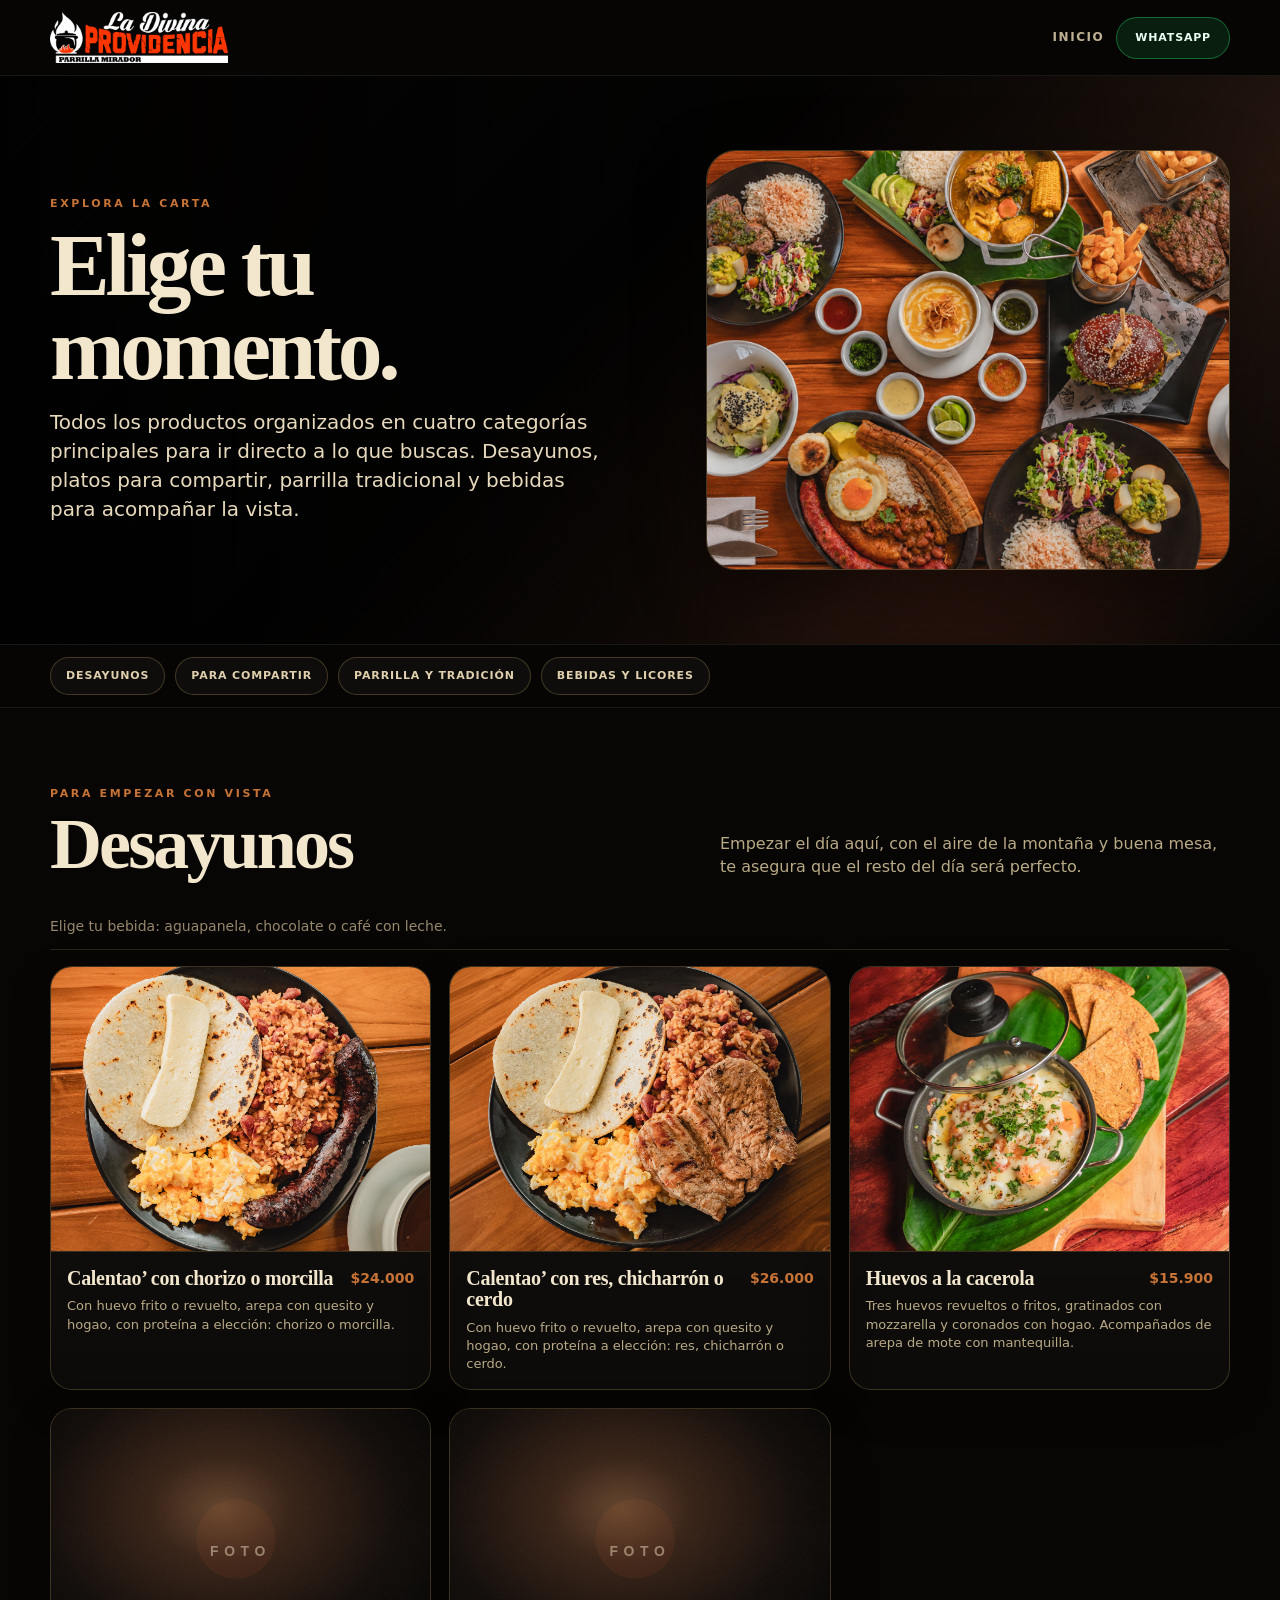
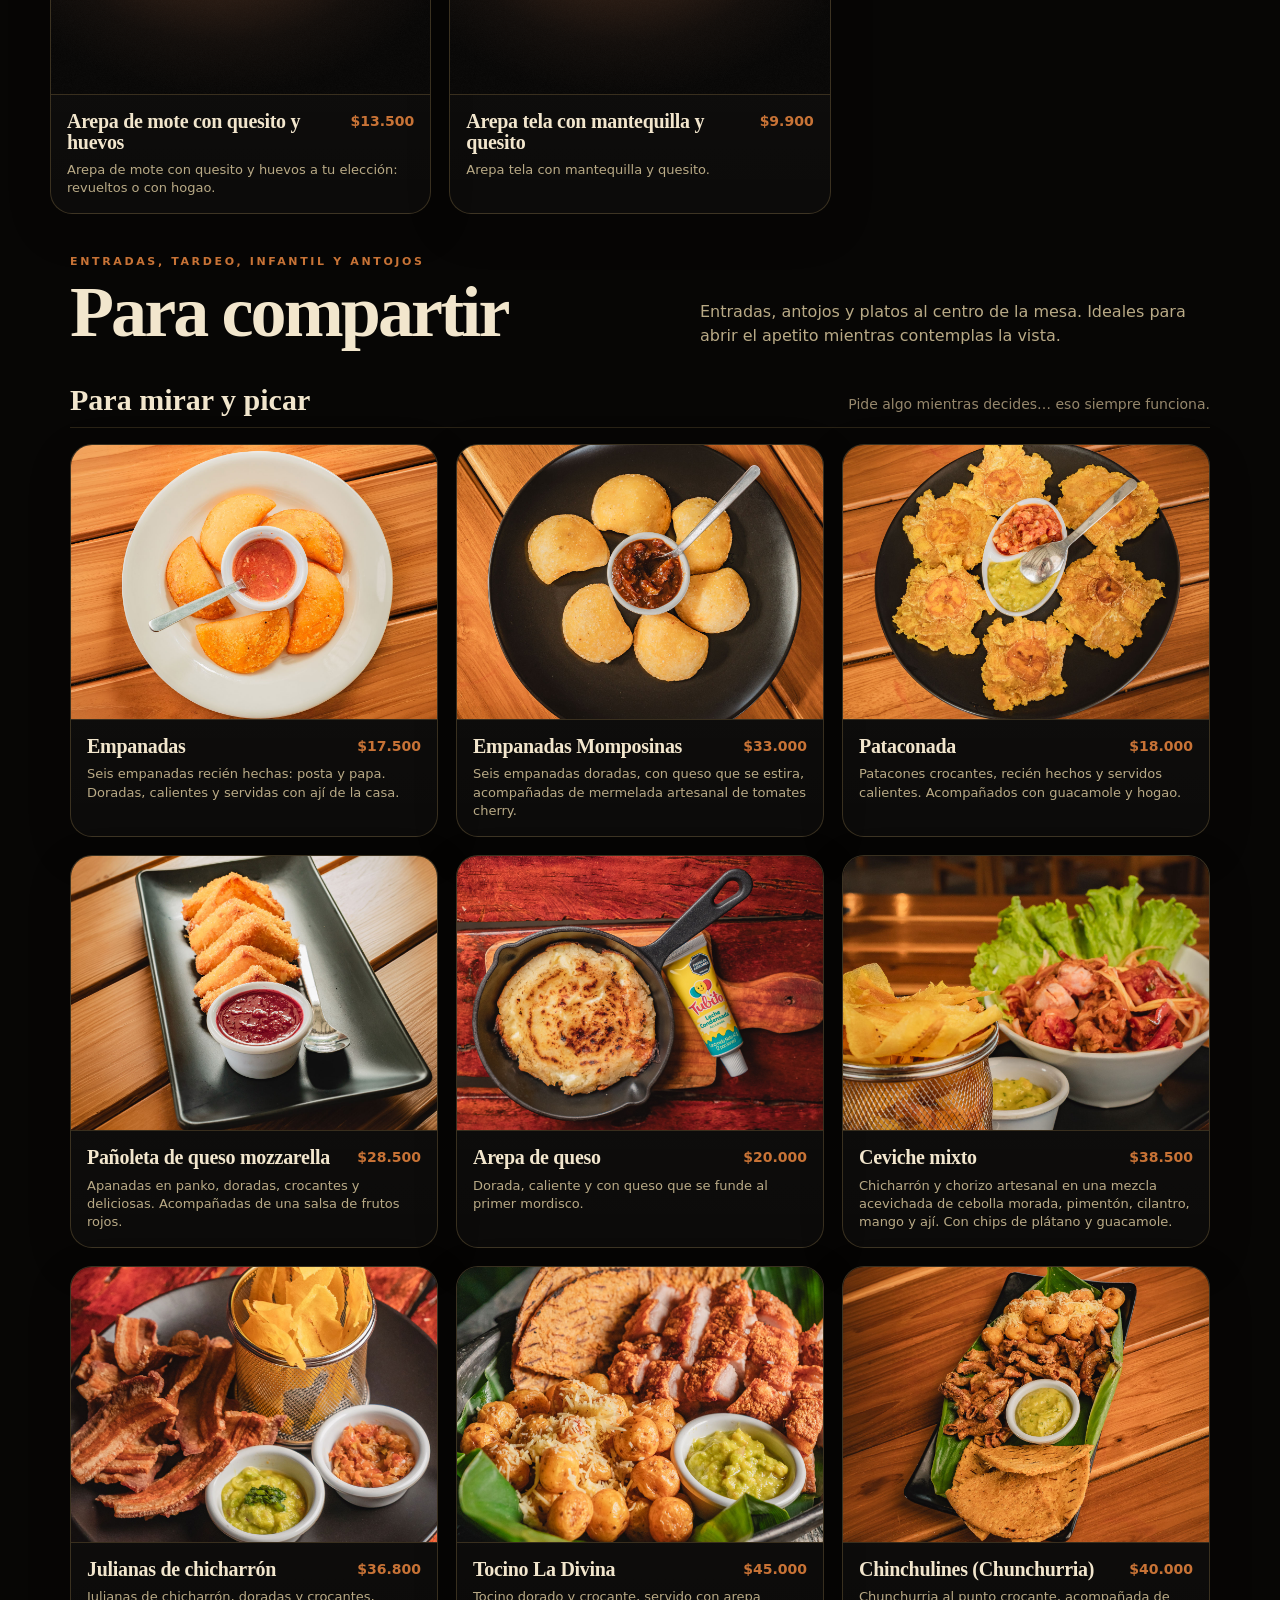
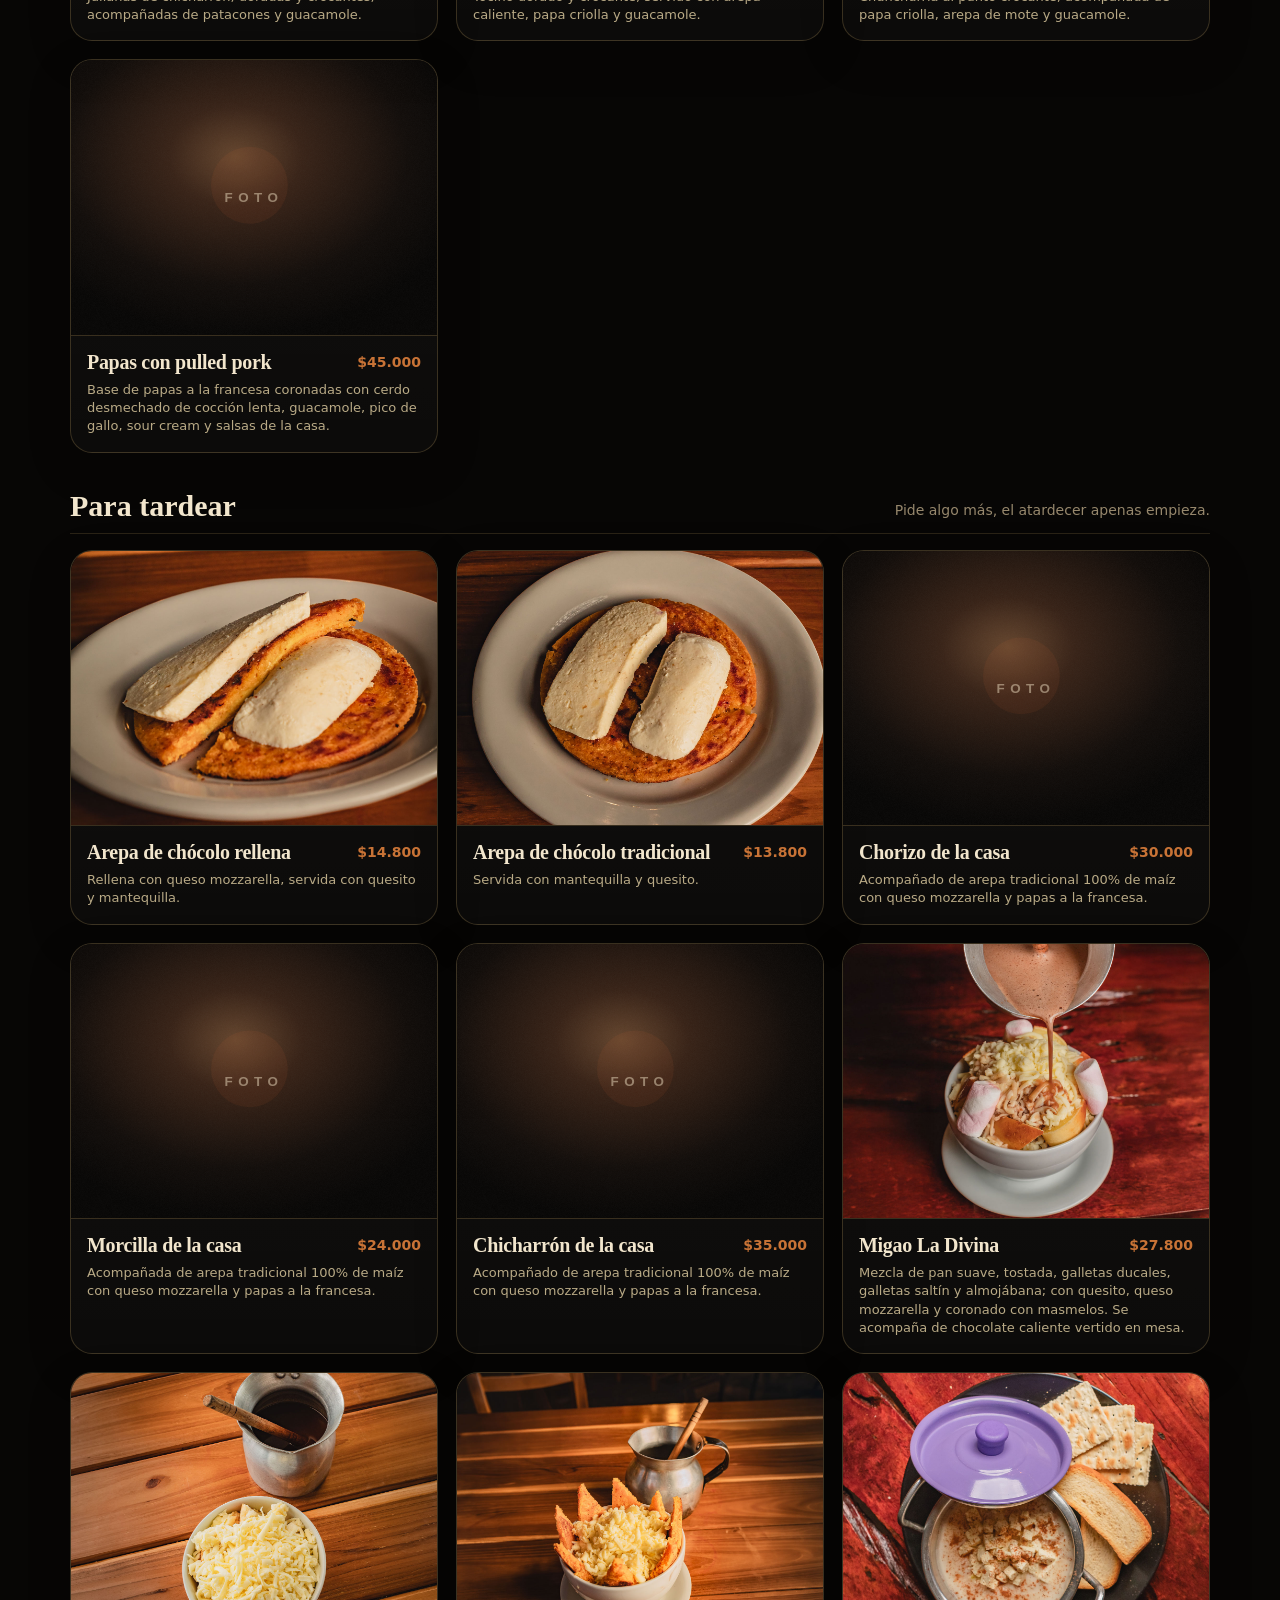
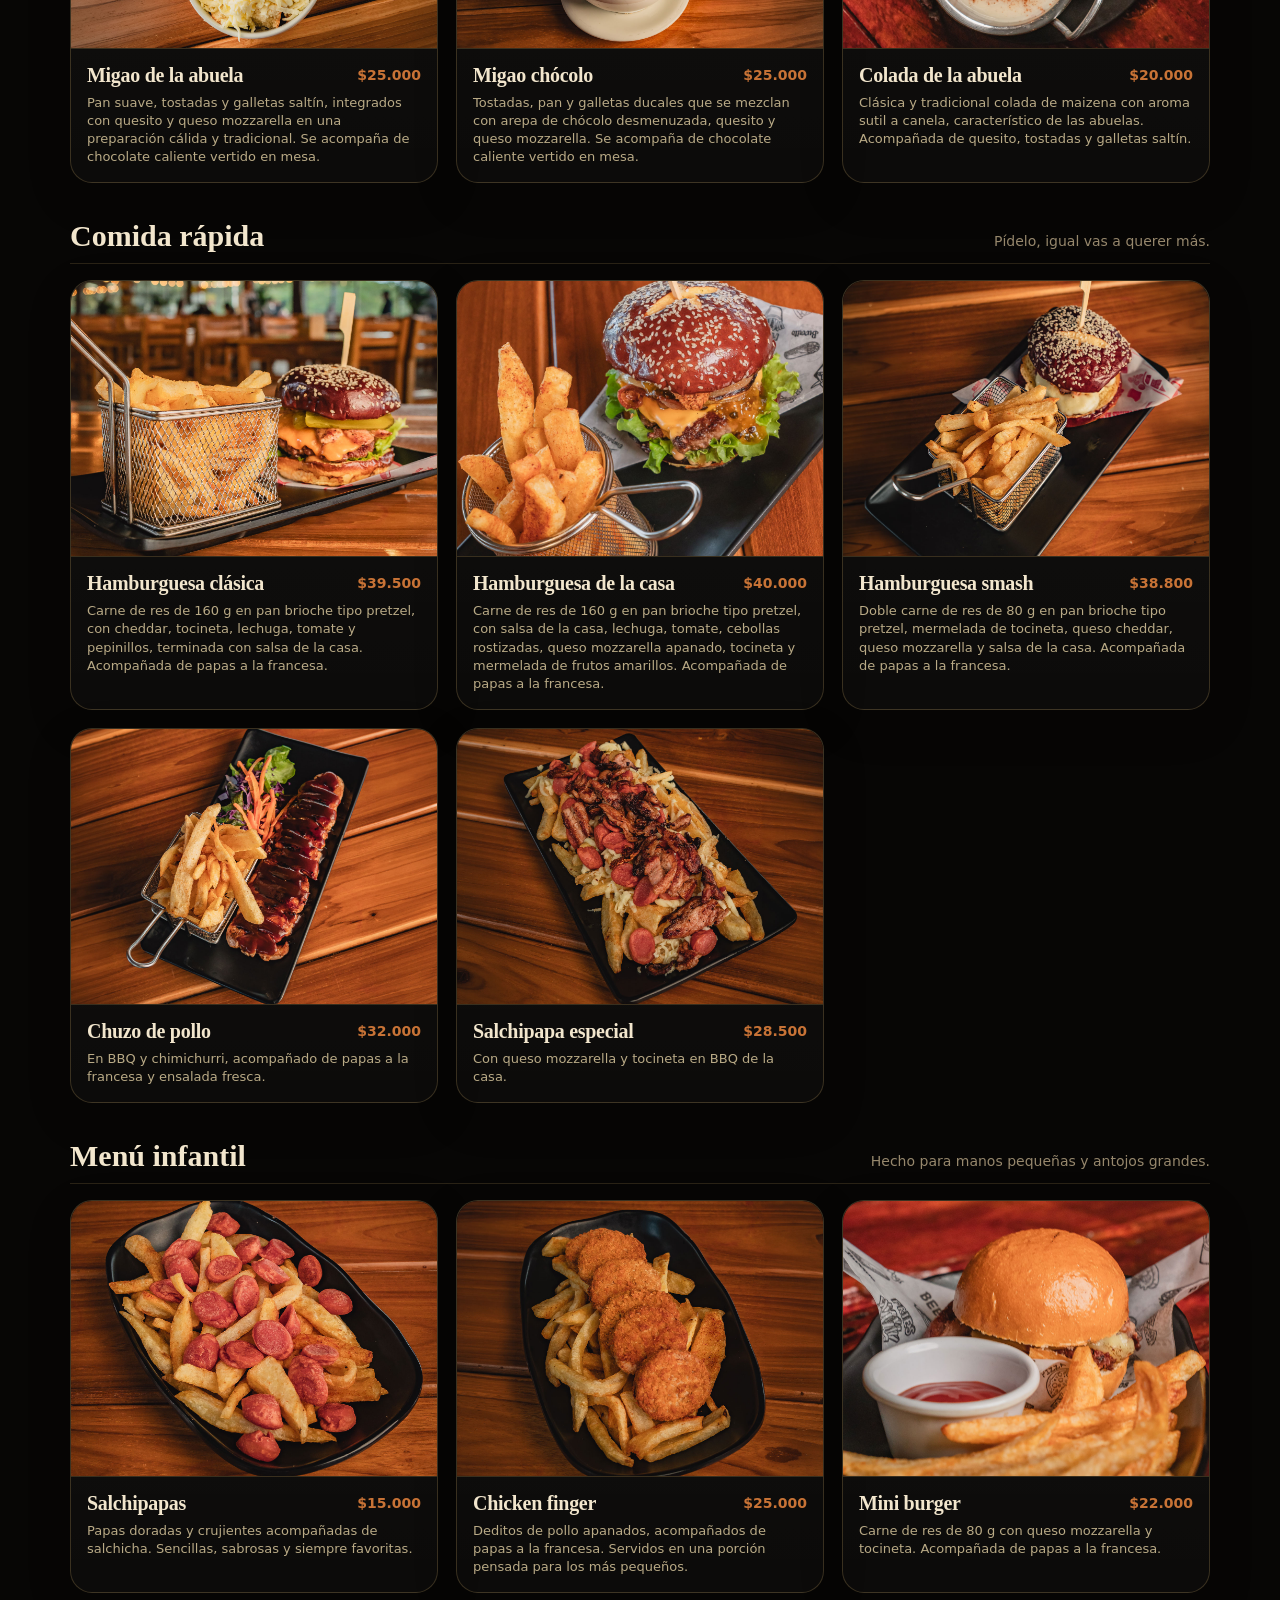
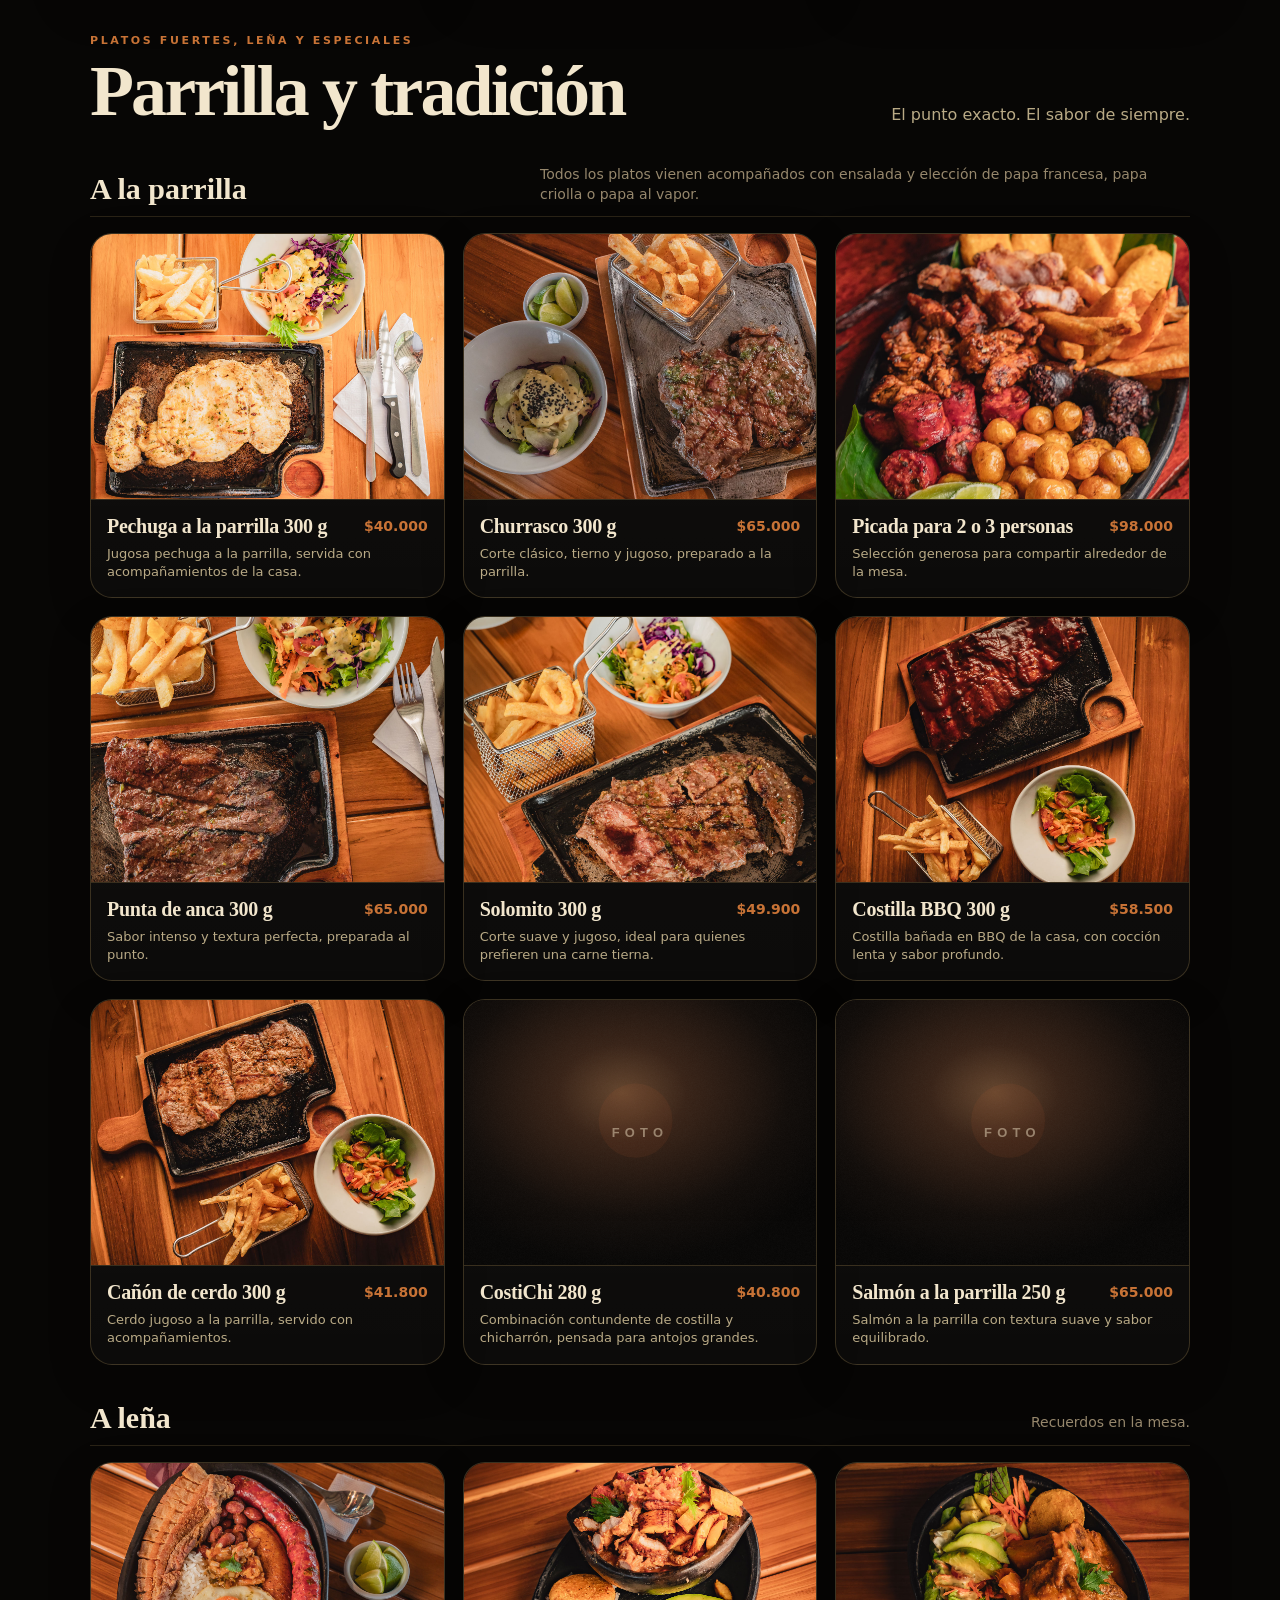
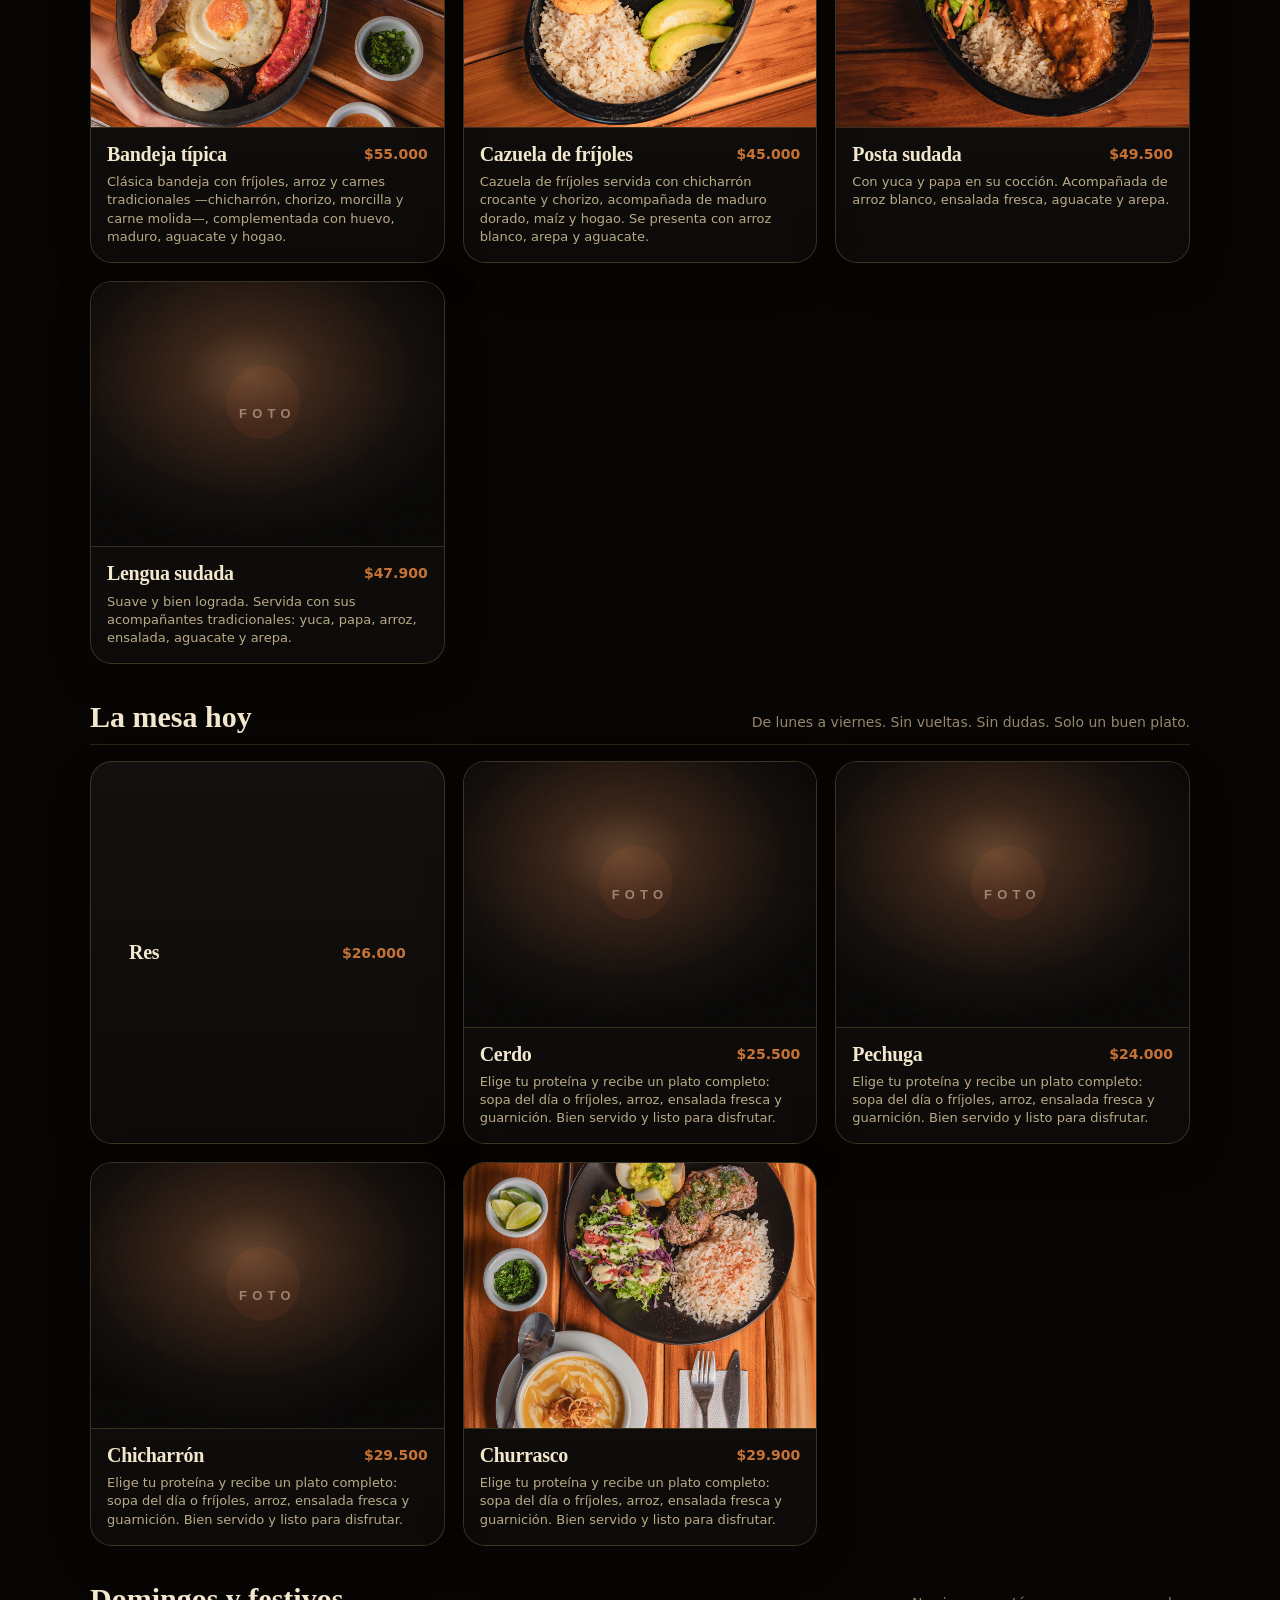
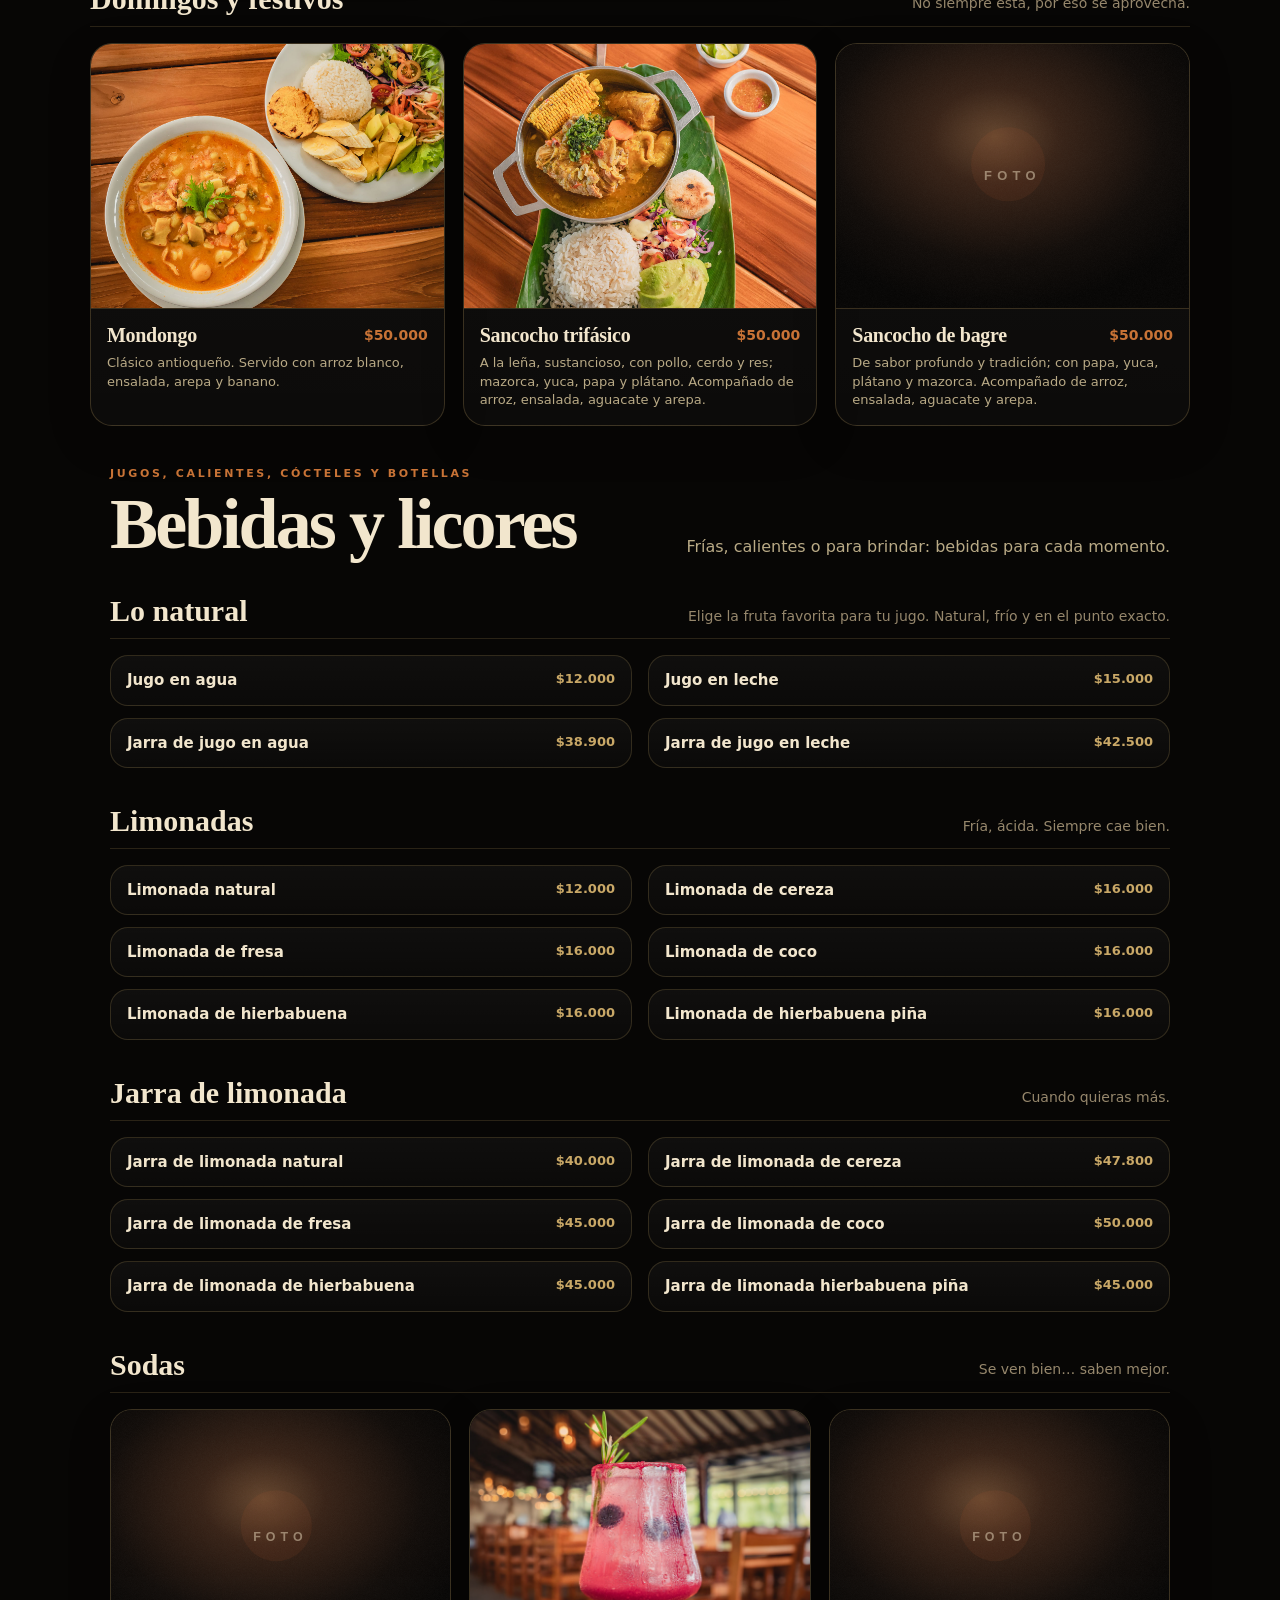
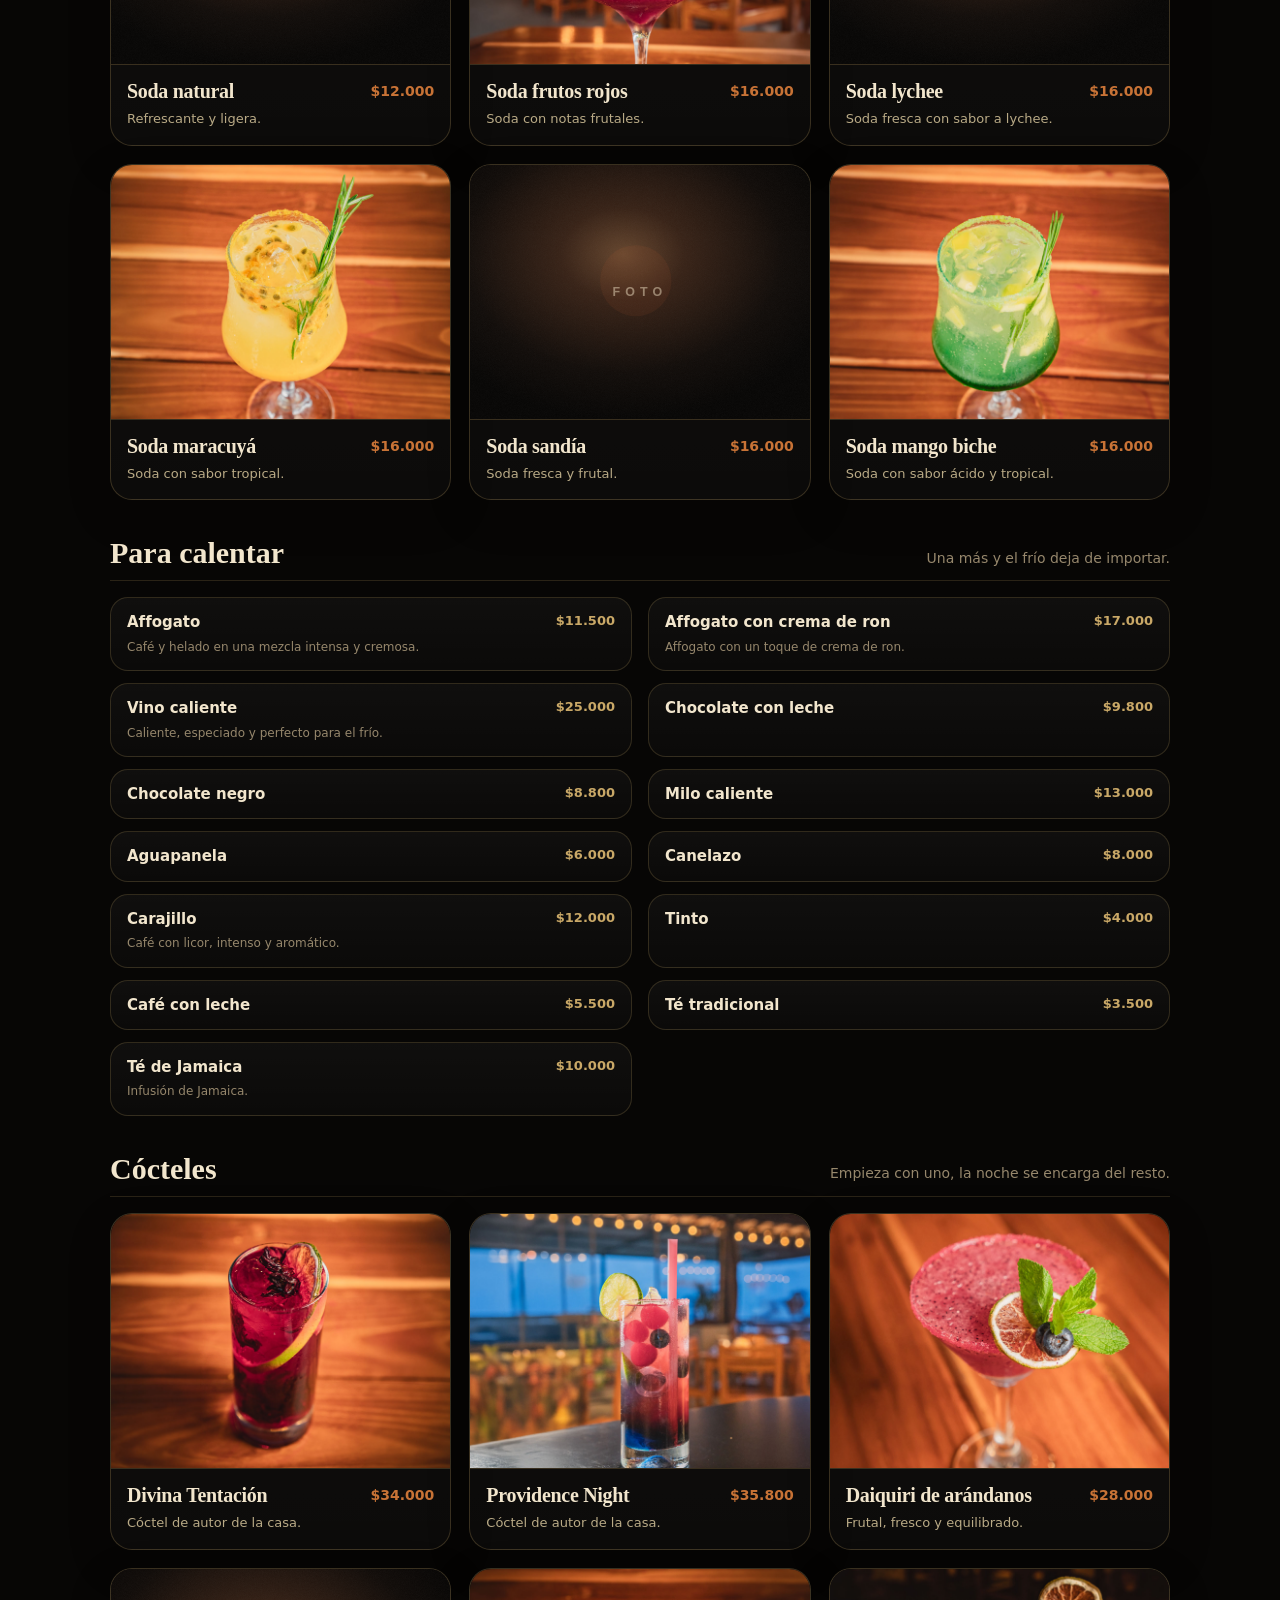
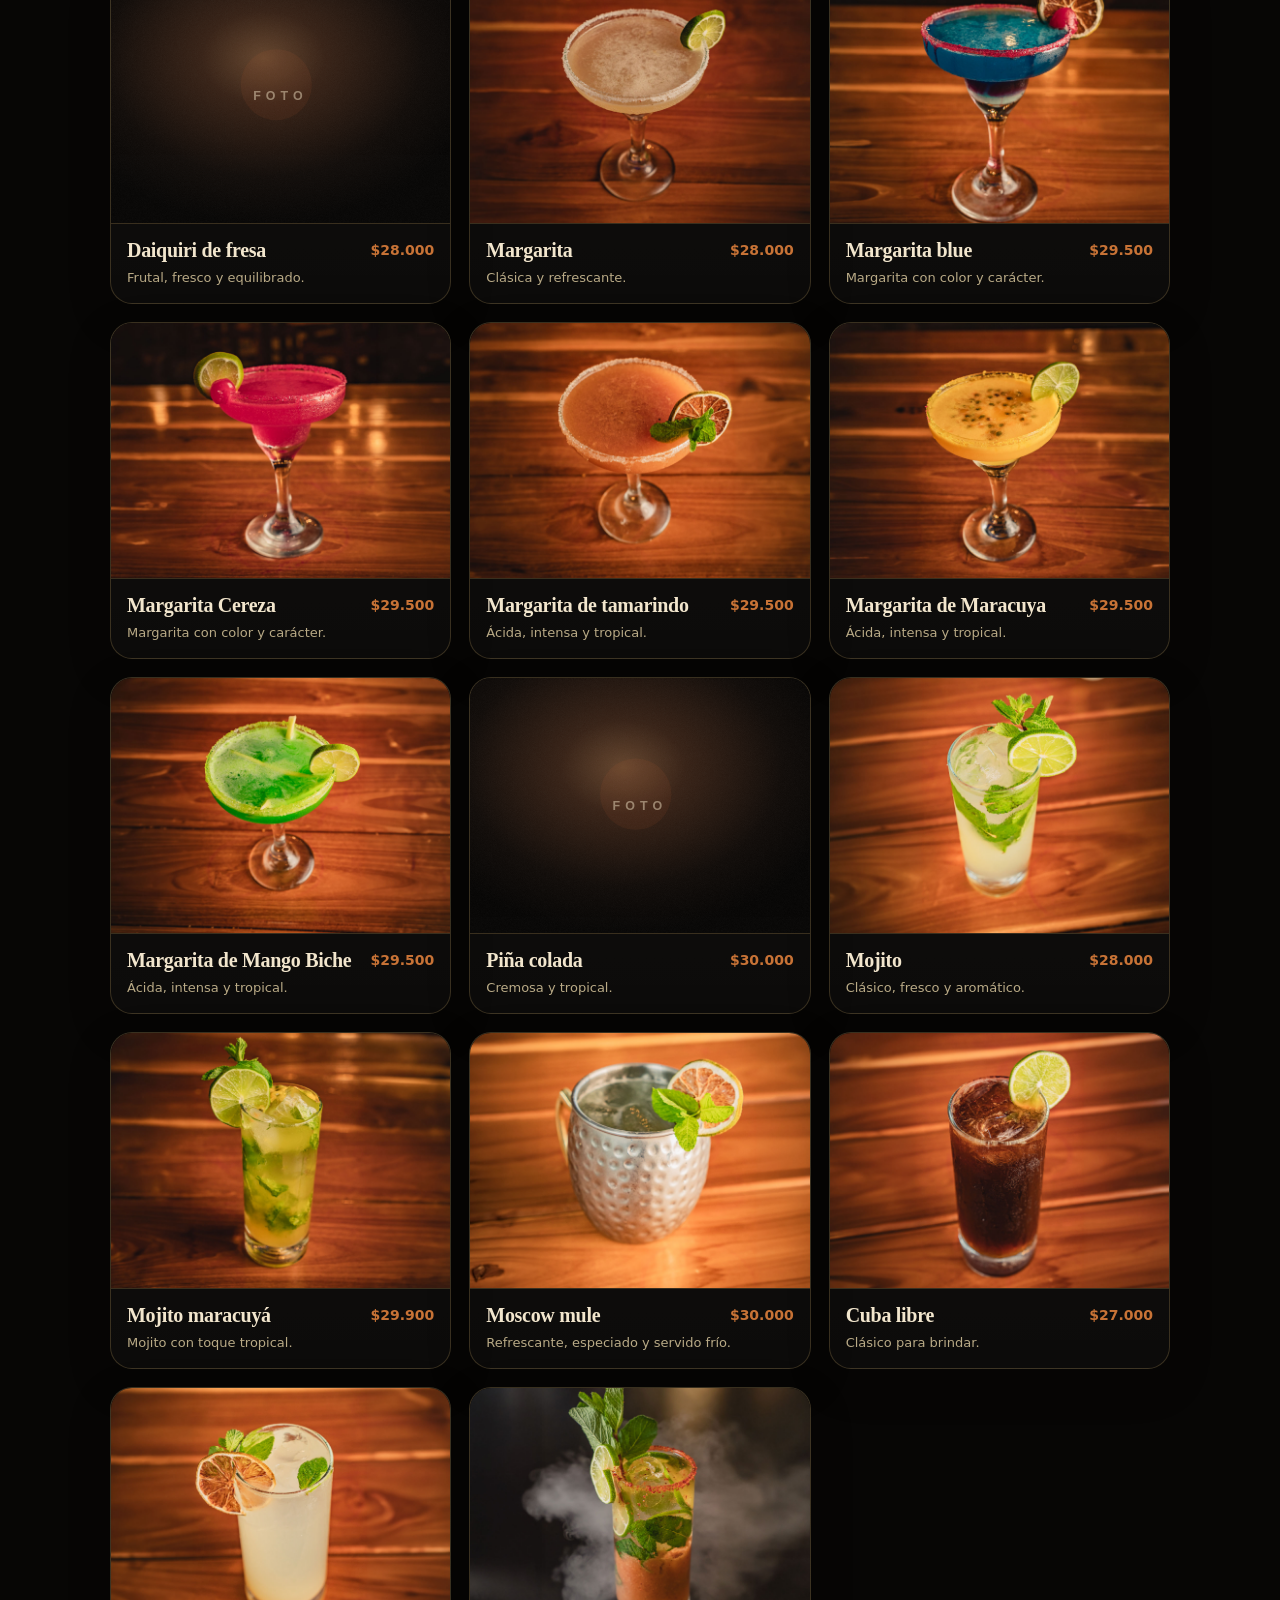
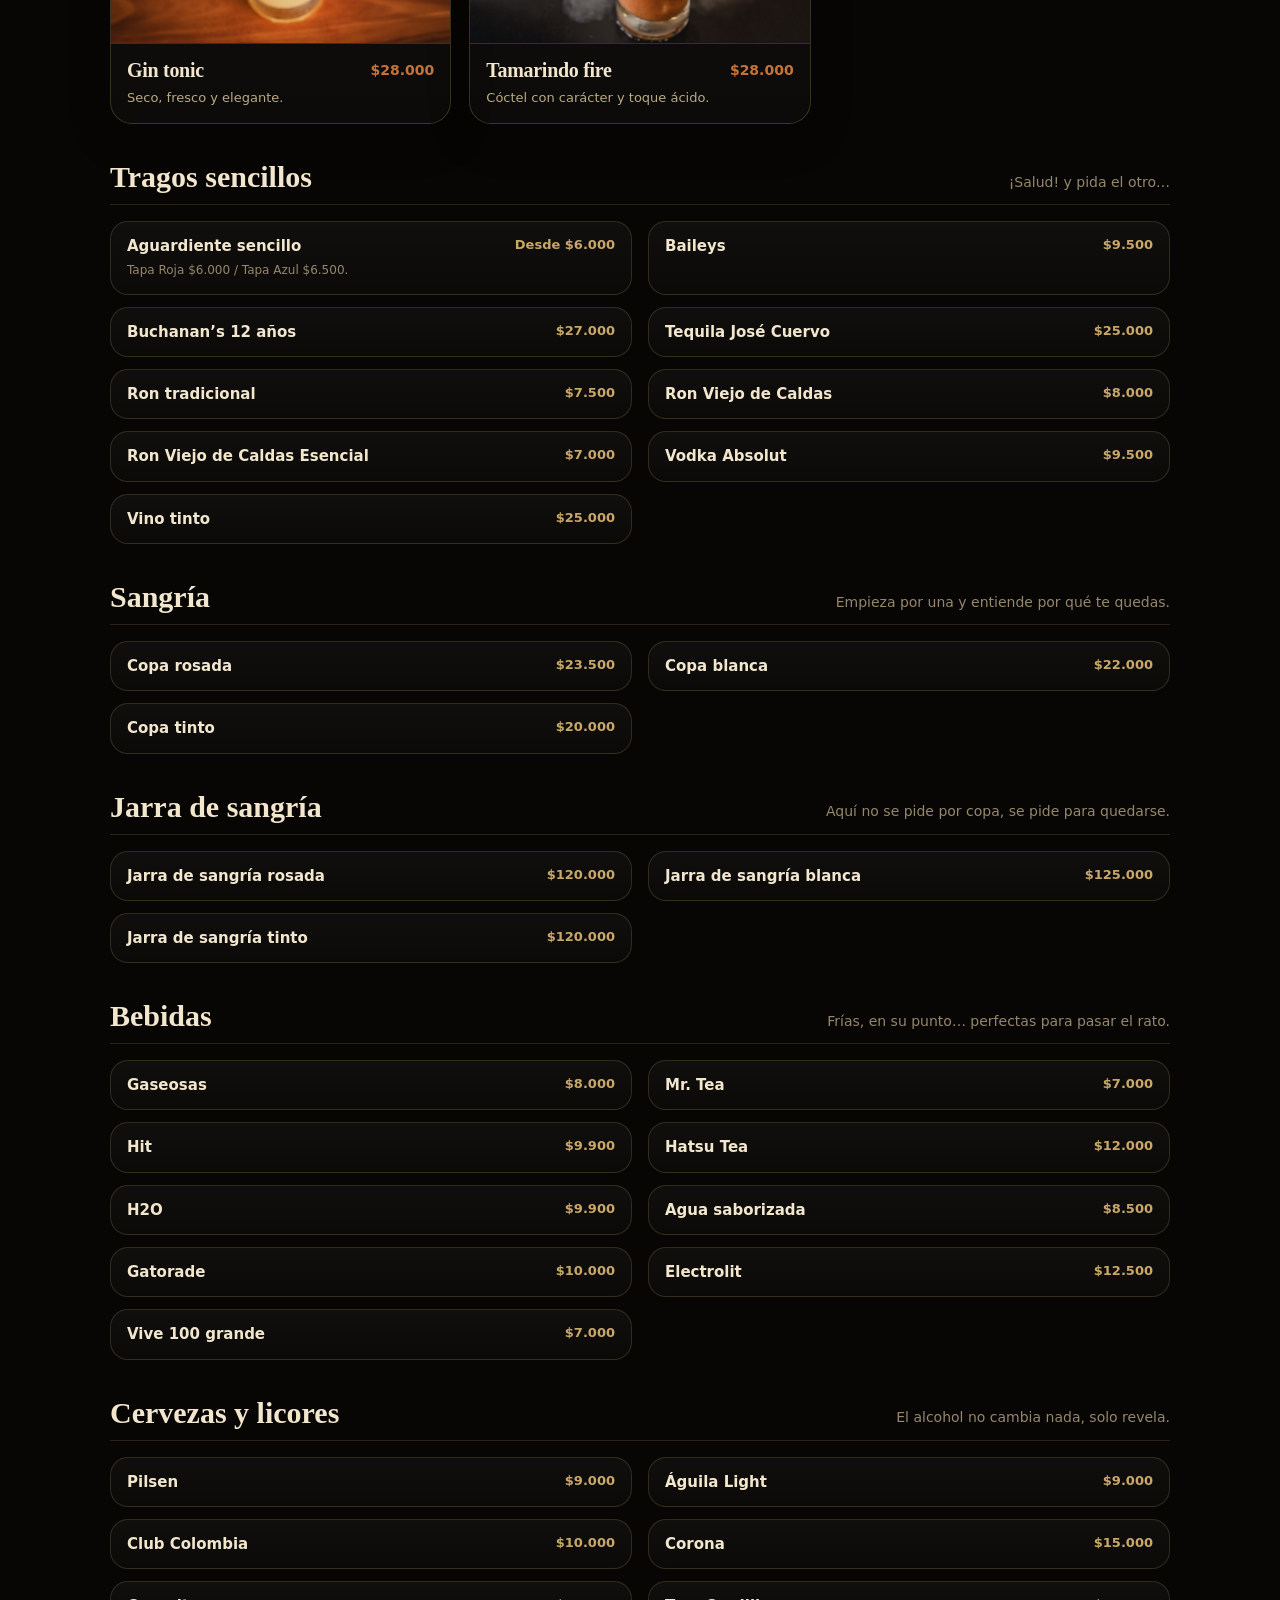
==== menu.html @ d63410b1 "Update menu.html" ====
<!doctype html>
<html lang="es">
<head>
  <meta charset="utf-8" />
  <meta name="viewport" content="width=device-width, initial-scale=1" />
  <title>Menú digital · La Divina Providencia</title>
  <meta name="description" content="Carta completa de La Divina Providencia Parrilla Mirador organizada por categorías, con precios y espacios para fotografías." />
  <meta name="theme-color" content="#070605" />
  <link rel="icon" type="image/png" href="/assets/flavicon.png">
  <link rel="apple-touch-icon" href="/assets/flavicon.png">
  <link rel="preload" href="assets/logo.png" as="image" />
  <link rel="stylesheet" href="styles.css" />
</head>
<body class="menu-page">
  <a class="skip-link" href="#menu-content">Saltar al menú</a>
  <header class="site-nav" data-site-nav><div class="nav-shell"><a class="brand" href="index.html" aria-label="La Divina Providencia - inicio"><img src="assets/logo.png" alt="La Divina Providencia Parrilla Mirador" /></a><nav class="main-actions" aria-label="Navegación principal"><a class="nav-link desktop-only" href="index.html">Inicio</a><a class="btn btn-wa" href="https://wa.me/573022882611?text=Hola%2C%20quiero%20hacer%20una%20reserva%20en%20La%20Divina%20Providencia." target="_blank" rel="noopener">WhatsApp</a></nav></div></header>
  <main id="menu-content">
    <section class="hero menu-hero" aria-labelledby="menu-title"><div class="container hero-grid menu-hero-grid"><div class="hero-copy"><span class="eyebrow">Explora la carta</span><h1 id="menu-title">Elige tu momento.</h1><p>Todos los productos organizados en cuatro categorías principales para ir directo a lo que buscas. Desayunos, platos para compartir, parrilla tradicional y bebidas para acompañar la vista.</p></div><figure class="visual-card hero-photo"><img src="assets/Mesa-Completa.jpg" alt="Espacio para foto de carta y parrilla"/></figure></div></section>
    <nav class="quick-menu" id="quick-menu" aria-label="Accesos rápidos del menú"><div class="container quick-menu-scroll"><a class="quick-pill" href="#desayunos">Desayunos</a><a class="quick-pill" href="#para-compartir">Para compartir</a><a class="quick-pill" href="#parrilla-tradicion">Parrilla y tradición</a><a class="quick-pill" href="#bebidas-licores">Bebidas y licores</a></div></nav>
    <section class="menu-list">
      <section class="menu-category" id="desayunos"><div class="container"><span class="eyebrow">Para empezar con vista</span><div class="category-title-row"><h2>Desayunos</h2><p>Empezar el día aquí, con el aire de la montaña y buena mesa, te asegura que el resto del día será perfecto.</p></div>
          <div class="menu-group" id="desayunos-base">
            <div class="group-title-row"><p>Elige tu bebida: aguapanela, chocolate o café con leche.</p></div>
            <div class="product-grid"><article class="product-card" id="calentao-con-chorizo-o-morcilla">
      <div class="product-media">
        <img loading="lazy" src="assets/Products/Calentado-morcilla.jpg" alt="Foto de Calentao’ con chorizo o morcilla" onerror="this.onerror=null;this.src='assets/product-placeholder.svg'">
      </div>
      <div class="product-body">
        
        <div class="product-top">
          <h3>Calentao’ con chorizo o morcilla</h3>
          <strong class="price">$24.000</strong>
        </div>
        <p>Con huevo frito o revuelto, arepa con quesito y hogao, con proteína a elección: chorizo o morcilla.</p>
      </div>
    </article><article class="product-card" id="calentao-con-res-chicharron-o-cerdo">
      <div class="product-media">
        <img loading="lazy" src="assets/Products/calentao-con-res-chicharron-o-cerdo.jpg" alt="Foto de Calentao’ con res, chicharrón o cerdo" onerror="this.onerror=null;this.src='assets/product-placeholder.svg'">
      </div>
      <div class="product-body">
        
        <div class="product-top">
          <h3>Calentao’ con res, chicharrón o cerdo</h3>
          <strong class="price">$26.000</strong>
        </div>
        <p>Con huevo frito o revuelto, arepa con quesito y hogao, con proteína a elección: res, chicharrón o cerdo.</p>
      </div>
    </article><article class="product-card" id="huevos-a-la-cacerola">
      <div class="product-media">
        <img loading="lazy" src="assets/Products/Huevos-a-la-Cacerola.jpg" alt="Foto de Huevos a la cacerola" onerror="this.onerror=null;this.src='assets/product-placeholder.svg'">
      </div>
      <div class="product-body">
        
        <div class="product-top">
          <h3>Huevos a la cacerola</h3>
          <strong class="price">$15.900</strong>
        </div>
        <p>Tres huevos revueltos o fritos, gratinados con mozzarella y coronados con hogao. Acompañados de arepa de mote con mantequilla.</p>
      </div>
    </article><article class="product-card" id="arepa-de-mote-con-quesito-y-huevos">
      <div class="product-media">
        <img loading="lazy" src="" alt="Foto de Arepa de mote con quesito y huevos" onerror="this.onerror=null;this.src='assets/product-placeholder.svg'">
      </div>
      <div class="product-body">
        
        <div class="product-top">
          <h3>Arepa de mote con quesito y huevos</h3>
          <strong class="price">$13.500</strong>
        </div>
        <p>Arepa de mote con quesito y huevos a tu elección: revueltos o con hogao.</p>
      </div>
    </article><article class="product-card" id="arepa-tela-con-mantequilla-y-quesito">
      <div class="product-media">
        <img loading="lazy" src="" alt="Foto de Arepa tela con mantequilla y quesito" onerror="this.onerror=null;this.src='assets/product-placeholder.svg'">
      </div>
      <div class="product-body">
        
        <div class="product-top">
          <h3>Arepa tela con mantequilla y quesito</h3>
          <strong class="price">$9.900</strong>
        </div>
        <p>Arepa tela con mantequilla y quesito.</p>
      </div>
    </article></div>
      <section class="menu-category" id="para-compartir"><div class="container"><span class="eyebrow">Entradas, tardeo, infantil y antojos</span><div class="category-title-row"><h2>Para compartir</h2><p>Entradas, antojos y platos al centro de la mesa. Ideales para abrir el apetito mientras contemplas la vista.</p></div>
          <div class="menu-group" id="mirar-y-picar">
            <div class="group-title-row"><h3>Para mirar y picar</h3><p>Pide algo mientras decides… eso siempre funciona.</p></div>
            <div class="product-grid"><article class="product-card" id="empanadas">
      <div class="product-media">
        <img loading="lazy" src="assets/Products/empanadas.jpg" alt="Foto de Empanadas" onerror="this.onerror=null;this.src='assets/product-placeholder.svg'">
      </div>
      <div class="product-body">
        
        <div class="product-top">
          <h3>Empanadas</h3>
          <strong class="price">$17.500</strong>
        </div>
        <p>Seis empanadas recién hechas: posta y papa. Doradas, calientes y servidas con ají de la casa.</p>
      </div>
    </article>
      <article class="product-card" id="empanadas-momposinas">
    <div class="product-media">
      <img loading="lazy" src="assets/Products/empanadas-momposinas.jpg" alt="Foto de Empanadas Momposinas" onerror="this.onerror=null;this.src='assets/product-placeholder.svg'">
    </div>
    <div class="product-body">
      
      <div class="product-top">
        <h3>Empanadas Momposinas</h3>
        <strong class="price">$33.000</strong>
      </div>
      <p>Seis empanadas doradas, con queso que se estira, acompañadas de mermelada artesanal de tomates cherry.</p>
    </div>
  </article>          
    <article class="product-card" id="pataconada">
      <div class="product-media">
        <img loading="lazy" src="assets/Products/pataconada.jpg" alt="Foto de Pataconada" onerror="this.onerror=null;this.src='assets/product-placeholder.svg'">
      </div>
      <div class="product-body">
        
        <div class="product-top">
          <h3>Pataconada</h3>
          <strong class="price">$18.000</strong>
        </div>
        <p>Patacones crocantes, recién hechos y servidos calientes. Acompañados con guacamole y hogao.</p>
      </div>
    </article><article class="product-card" id="panoleta-de-queso-mozzarella">
      <div class="product-media">
        <img loading="lazy" src="assets/Products/panoleta-de-queso-mozzarella.jpg" alt="Foto de Pañoleta de queso mozzarella" onerror="this.onerror=null;this.src='assets/product-placeholder.svg'">
      </div>
      <div class="product-body">
        
        <div class="product-top">
          <h3>Pañoleta de queso mozzarella</h3>
          <strong class="price">$28.500</strong>
        </div>
        <p>Apanadas en panko, doradas, crocantes y deliciosas. Acompañadas de una salsa de frutos rojos.</p>
      </div>
    </article><article class="product-card" id="arepa-de-queso">
      <div class="product-media">
        <img loading="lazy" src="assets/Products/Arepa-de-Queso.jpg" alt="Foto de Arepa de queso" onerror="this.onerror=null;this.src='assets/product-placeholder.svg'">
      </div>
      <div class="product-body">
        
        <div class="product-top">
          <h3>Arepa de queso</h3>
          <strong class="price">$20.000</strong>
        </div>
        <p>Dorada, caliente y con queso que se funde al primer mordisco.</p>
      </div>
    </article><article class="product-card" id="ceviche-mixto">
      <div class="product-media">
        <img loading="lazy" src="assets/Products/ceviche-mixto.jpg" alt="Foto de Ceviche mixto" onerror="this.onerror=null;this.src='assets/product-placeholder.svg'">
      </div>
      <div class="product-body">
        
        <div class="product-top">
          <h3>Ceviche mixto</h3>
          <strong class="price">$38.500</strong>
        </div>
        <p>Chicharrón y chorizo artesanal en una mezcla acevichada de cebolla morada, pimentón, cilantro, mango y ají. Con chips de plátano y guacamole.</p>
      </div>
    </article><article class="product-card" id="julianas-de-chicharron">
      <div class="product-media">
        <img loading="lazy" src="assets/Products/Julianas-de-Chicharron.jpg" alt="Foto de Julianas de chicharrón" onerror="this.onerror=null;this.src='assets/product-placeholder.svg'">
      </div>
      <div class="product-body">
        
        <div class="product-top">
          <h3>Julianas de chicharrón</h3>
          <strong class="price">$36.800</strong>
        </div>
        <p>Julianas de chicharrón, doradas y crocantes, acompañadas de patacones y guacamole.</p>
      </div>
    </article><article class="product-card" id="tocino-la-divina">
      <div class="product-media">
        <img loading="lazy" src="assets/Products/Tocino-la-Divina.jpg" alt="Foto de Tocino La Divina" onerror="this.onerror=null;this.src='assets/product-placeholder.svg'">
      </div>
      <div class="product-body">
        
        <div class="product-top">
          <h3>Tocino La Divina</h3>
          <strong class="price">$45.000</strong>
        </div>
        <p>Tocino dorado y crocante, servido con arepa caliente, papa criolla y guacamole.</p>
      </div>
    </article><article class="product-card" id="Chinchulines">
      <div class="product-media">
        <img loading="lazy" src="assets/Products/Chinchulines.jpg" alt="Foto de Chinchulines" onerror="this.onerror=null;this.src='assets/product-placeholder.svg'">
      </div>
      <div class="product-body">
        
        <div class="product-top">
          <h3>Chinchulines (Chunchurria)</h3>
          <strong class="price">$40.000</strong>
        </div>
        <p>Chunchurria al punto crocante, acompañada de papa criolla, arepa de mote y guacamole.</p>
      </div>
    </article><article class="product-card" id="papas-con-pulled-pork">
      <div class="product-media">
        <img loading="lazy" src="" alt="Foto de Papas con pulled pork" onerror="this.onerror=null;this.src='assets/product-placeholder.svg'">
      </div>
      <div class="product-body">
        
        <div class="product-top">
          <h3>Papas con pulled pork</h3>
          <strong class="price">$45.000</strong>
        </div>
        <p>Base de papas a la francesa coronadas con cerdo desmechado de cocción lenta, guacamole, pico de gallo, sour cream y salsas de la casa.</p>
      </div>
    </article></div>
          </div>
          <div class="menu-group" id="para-tardear">
            <div class="group-title-row"><h3>Para tardear</h3><p>Pide algo más, el atardecer apenas empieza.</p></div>
            <div class="product-grid"><article class="product-card" id="arepa-de-chocolo-rellena">
      <div class="product-media">
        <img loading="lazy" src="assets/Products/arepa-de-chocolo-rellena.jpg" alt="Foto de Arepa de chócolo rellena" onerror="this.onerror=null;this.src='assets/product-placeholder.svg'">
      </div>
      <div class="product-body">
        
        <div class="product-top">
          <h3>Arepa de chócolo rellena</h3>
          <strong class="price">$14.800</strong>
        </div>
        <p>Rellena con queso mozzarella, servida con quesito y mantequilla.</p>
      </div>
    </article><article class="product-card" id="arepa-de-chocolo-tradicional">
      <div class="product-media">
        <img loading="lazy" src="assets/Products/arepa-de-chocolo-tradicional.jpg" alt="Foto de Arepa de chócolo tradicional" onerror="this.onerror=null;this.src='assets/product-placeholder.svg'">
      </div>
      <div class="product-body">
        
        <div class="product-top">
          <h3>Arepa de chócolo tradicional</h3>
          <strong class="price">$13.800</strong>
        </div>
        <p>Servida con mantequilla y quesito.</p>
      </div>
    </article><article class="product-card" id="chorizo-de-la-casa">
      <div class="product-media">
        <img loading="lazy" src="" alt="Foto de Chorizo de la casa" onerror="this.onerror=null;this.src='assets/product-placeholder.svg'">
      </div>
      <div class="product-body">
        
        <div class="product-top">
          <h3>Chorizo de la casa</h3>
          <strong class="price">$30.000</strong>
        </div>
        <p>Acompañado de arepa tradicional 100% de maíz con queso mozzarella y papas a la francesa.</p>
      </div>
    </article><article class="product-card" id="morcilla-de-la-casa">
      <div class="product-media">
        <img loading="lazy" src="" alt="Foto de Morcilla de la casa" onerror="this.onerror=null;this.src='assets/product-placeholder.svg'">
      </div>
      <div class="product-body">
        
        <div class="product-top">
          <h3>Morcilla de la casa</h3>
          <strong class="price">$24.000</strong>
        </div>
        <p>Acompañada de arepa tradicional 100% de maíz con queso mozzarella y papas a la francesa.</p>
      </div>
    </article><article class="product-card" id="chicharron-de-la-casa">
      <div class="product-media">
        <img loading="lazy" src="" alt="Foto de Chicharrón de la casa" onerror="this.onerror=null;this.src='assets/product-placeholder.svg'">
      </div>
      <div class="product-body">
        
        <div class="product-top">
          <h3>Chicharrón de la casa</h3>
          <strong class="price">$35.000</strong>
        </div>
        <p>Acompañado de arepa tradicional 100% de maíz con queso mozzarella y papas a la francesa.</p>
      </div>
    </article><article class="product-card" id="migao-la-divina">
      <div class="product-media">
        <img loading="lazy" src="assets/Products/Migao-la-Divina.jpg" alt="Foto de Migao La Divina" onerror="this.onerror=null;this.src='assets/product-placeholder.svg'">
      </div>
      <div class="product-body">
        
        <div class="product-top">
          <h3>Migao La Divina</h3>
          <strong class="price">$27.800</strong>
        </div>
        <p>Mezcla de pan suave, tostada, galletas ducales, galletas saltín y almojábana; con quesito, queso mozzarella y coronado con masmelos. Se acompaña de chocolate caliente vertido en mesa.</p>
      </div>
    </article><article class="product-card" id="migao-de-la-abuela">
      <div class="product-media">
        <img loading="lazy" src="assets/Products/migao-de-la-abuela.jpg" alt="Foto de Migao de la abuela" onerror="this.onerror=null;this.src='assets/product-placeholder.svg'">
      </div>
      <div class="product-body">
        
        <div class="product-top">
          <h3>Migao de la abuela</h3>
          <strong class="price">$25.000</strong>
        </div>
        <p>Pan suave, tostadas y galletas saltín, integrados con quesito y queso mozzarella en una preparación cálida y tradicional. Se acompaña de chocolate caliente vertido en mesa.</p>
      </div>
    </article><article class="product-card" id="migao-chocolo">
      <div class="product-media">
        <img loading="lazy" src="assets/Products/migao-chocolo.jpg" alt="Foto de Migao chócolo" onerror="this.onerror=null;this.src='assets/product-placeholder.svg'">
      </div>
      <div class="product-body">
        
        <div class="product-top">
          <h3>Migao chócolo</h3>
          <strong class="price">$25.000</strong>
        </div>
        <p>Tostadas, pan y galletas ducales que se mezclan con arepa de chócolo desmenuzada, quesito y queso mozzarella. Se acompaña de chocolate caliente vertido en mesa.</p>
      </div>
    </article><article class="product-card" id="colada-de-la-abuela">
      <div class="product-media">
        <img loading="lazy" src="assets/Products/Colada-de-la-Abuela.jpg" alt="Foto de Colada de la abuela" onerror="this.onerror=null;this.src='assets/product-placeholder.svg'">
      </div>
      <div class="product-body">
        
        <div class="product-top">
          <h3>Colada de la abuela</h3>
          <strong class="price">$20.000</strong>
        </div>
        <p>Clásica y tradicional colada de maizena con aroma sutil a canela, característico de las abuelas. Acompañada de quesito, tostadas y galletas saltín.</p>
      </div>
    </article></div>
          </div>
          <div class="menu-group" id="comida-rapida">
            <div class="group-title-row"><h3>Comida rápida</h3><p>Pídelo, igual vas a querer más.</p></div>
            <div class="product-grid"><article class="product-card" id="hamburguesa-clasica">
      <div class="product-media">
        <img loading="lazy" src="assets/Products/hamburguesa-clasica.jpg" alt="Foto de Hamburguesa clásica" onerror="this.onerror=null;this.src='assets/product-placeholder.svg'">
      </div>
      <div class="product-body">
        
        <div class="product-top">
          <h3>Hamburguesa clásica</h3>
          <strong class="price">$39.500</strong>
        </div>
        <p>Carne de res de 160 g en pan brioche tipo pretzel, con cheddar, tocineta, lechuga, tomate y pepinillos, terminada con salsa de la casa. Acompañada de papas a la francesa.</p>
      </div>
    </article><article class="product-card" id="hamburguesa-de-la-casa">
      <div class="product-media">
        <img loading="lazy" src="assets/Products/Hamburguesa-de-la-Casa.jpg" alt="Foto de Hamburguesa de la casa" onerror="this.onerror=null;this.src='assets/product-placeholder.svg'">
      </div>
      <div class="product-body">
        
        <div class="product-top">
          <h3>Hamburguesa de la casa</h3>
          <strong class="price">$40.000</strong>
        </div>
        <p>Carne de res de 160 g en pan brioche tipo pretzel, con salsa de la casa, lechuga, tomate, cebollas rostizadas, queso mozzarella apanado, tocineta y mermelada de frutos amarillos. Acompañada de papas a la francesa.</p>
      </div>
    </article><article class="product-card" id="hamburguesa-smash">
      <div class="product-media">
        <img loading="lazy" src="assets/Products/hamburguesa-smash.jpg" alt="Foto de Hamburguesa smash" onerror="this.onerror=null;this.src='assets/product-placeholder.svg'">
      </div>
      <div class="product-body">
        
        <div class="product-top">
          <h3>Hamburguesa smash</h3>
          <strong class="price">$38.800</strong>
        </div>
        <p>Doble carne de res de 80 g en pan brioche tipo pretzel, mermelada de tocineta, queso cheddar, queso mozzarella y salsa de la casa. Acompañada de papas a la francesa.</p>
      </div>
    </article><article class="product-card" id="chuzo-de-pollo">
      <div class="product-media">
        <img loading="lazy" src="assets/Products/chuzo-de-pollo.jpg" alt="Foto de Chuzo de pollo" onerror="this.onerror=null;this.src='assets/product-placeholder.svg'">
      </div>
      <div class="product-body">
        
        <div class="product-top">
          <h3>Chuzo de pollo</h3>
          <strong class="price">$32.000</strong>
        </div>
        <p>En BBQ y chimichurri, acompañado de papas a la francesa y ensalada fresca.</p>
      </div>
    </article><article class="product-card" id="salchipapa-especial">
      <div class="product-media">
        <img loading="lazy" src="assets/Products/salchipapa-especial.jpg" alt="Foto de Salchipapa especial" onerror="this.onerror=null;this.src='assets/product-placeholder.svg'">
      </div>
      <div class="product-body">
        
        <div class="product-top">
          <h3>Salchipapa especial</h3>
          <strong class="price">$28.500</strong>
        </div>
        <p>Con queso mozzarella y tocineta en BBQ de la casa.</p>
      </div>
    </article></div>
          </div>
          <div class="menu-group" id="menu-infantil">
            <div class="group-title-row"><h3>Menú infantil</h3><p>Hecho para manos pequeñas y antojos grandes.</p></div>
            <div class="product-grid"><article class="product-card" id="salchipapas">
      <div class="product-media">
        <img loading="lazy" src="assets/Products/salchipapas.jpg" alt="Foto de Salchipapas" onerror="this.onerror=null;this.src='assets/product-placeholder.svg'">
      </div>
      <div class="product-body">
        
        <div class="product-top">
          <h3>Salchipapas</h3>
          <strong class="price">$15.000</strong>
        </div>
        <p>Papas doradas y crujientes acompañadas de salchicha. Sencillas, sabrosas y siempre favoritas.</p>
      </div>
    </article><article class="product-card" id="chicken-finger">
      <div class="product-media">
        <img loading="lazy" src="assets/Products/chicken-finger.jpg" alt="Foto de Chicken finger" onerror="this.onerror=null;this.src='assets/product-placeholder.svg'">
      </div>
      <div class="product-body">
        
        <div class="product-top">
          <h3>Chicken finger</h3>
          <strong class="price">$25.000</strong>
        </div>
        <p>Deditos de pollo apanados, acompañados de papas a la francesa. Servidos en una porción pensada para los más pequeños.</p>
      </div>
    </article><article class="product-card" id="mini-burger">
      <div class="product-media">
        <img loading="lazy" src="assets/Products/Mini-Burger.jpg" alt="Foto de Mini burger" onerror="this.onerror=null;this.src='assets/product-placeholder.svg'">
      </div>
      <div class="product-body">
        
        <div class="product-top">
          <h3>Mini burger</h3>
          <strong class="price">$22.000</strong>
        </div>
        <p>Carne de res de 80 g con queso mozzarella y tocineta. Acompañada de papas a la francesa.</p>
      </div>
    </article></div>
      <section class="menu-category" id="parrilla-tradicion"><div class="container"><span class="eyebrow">Platos fuertes, leña y especiales</span><div class="category-title-row"><h2>Parrilla y tradición</h2><p>El punto exacto. El sabor de siempre.</p></div>
          <div class="menu-group" id="a-la-parrilla">
            <div class="group-title-row"><h3>A la parrilla</h3><p>Todos los platos vienen acompañados con ensalada y elección de papa francesa, papa criolla o papa al vapor.</p></div>
            <div class="product-grid"><article class="product-card" id="pechuga-a-la-parrilla-300-g">
      <div class="product-media">
        <img loading="lazy" src="assets/Products/pechuga-a-la-parrilla-300-g.jpg" alt="Foto de Pechuga a la parrilla 300 g" onerror="this.onerror=null;this.src='assets/product-placeholder.svg'">
      </div>
      <div class="product-body">
        
        <div class="product-top">
          <h3>Pechuga a la parrilla 300 g</h3>
          <strong class="price">$40.000</strong>
        </div>
        <p>Jugosa pechuga a la parrilla, servida con acompañamientos de la casa.</p>
      </div>
    </article><article class="product-card" id="churrasco-300-g">
      <div class="product-media">
        <img loading="lazy" src="assets/Products/Churrasco.jpg" alt="Foto de Churrasco 300 g" onerror="this.onerror=null;this.src='assets/product-placeholder.svg'">
      </div>
      <div class="product-body">
        
        <div class="product-top">
          <h3>Churrasco 300 g</h3>
          <strong class="price">$65.000</strong>
        </div>
        <p>Corte clásico, tierno y jugoso, preparado a la parrilla.</p>
      </div>
    </article><article class="product-card" id="picada-para-2-o-3-personas">
      <div class="product-media">
        <img loading="lazy" src="assets/Products/Picada.jpg" alt="Foto de Picada para 2 o 3 personas" onerror="this.onerror=null;this.src='assets/product-placeholder.svg'">
      </div>
      <div class="product-body">
        
        <div class="product-top">
          <h3>Picada para 2 o 3 personas</h3>
          <strong class="price">$98.000</strong>
        </div>
        <p>Selección generosa para compartir alrededor de la mesa.</p>
      </div>
    </article><article class="product-card" id="punta-de-anca-300-g">
      <div class="product-media">
        <img loading="lazy" src="assets/Products/punta-de-anca-300-g.jpg" alt="Foto de Punta de anca 300 g" onerror="this.onerror=null;this.src='assets/product-placeholder.svg'">
      </div>
      <div class="product-body">
        
        <div class="product-top">
          <h3>Punta de anca 300 g</h3>
          <strong class="price">$65.000</strong>
        </div>
        <p>Sabor intenso y textura perfecta, preparada al punto.</p>
      </div>
    </article><article class="product-card" id="solomito-300-g">
      <div class="product-media">
        <img loading="lazy" src="assets/Products/solomito-300-g.jpg" alt="Foto de Solomito 300 g" onerror="this.onerror=null;this.src='assets/product-placeholder.svg'">
      </div>
      <div class="product-body">
        
        <div class="product-top">
          <h3>Solomito 300 g</h3>
          <strong class="price">$49.900</strong>
        </div>
        <p>Corte suave y jugoso, ideal para quienes prefieren una carne tierna.</p>
      </div>
    </article><article class="product-card" id="costilla-bbq-300-g">
      <div class="product-media">
        <img loading="lazy" src="assets/Products/costilla-bbq-300-g.jpg" alt="Foto de Costilla BBQ 300 g" onerror="this.onerror=null;this.src='assets/product-placeholder.svg'">
      </div>
      <div class="product-body">
        
        <div class="product-top">
          <h3>Costilla BBQ 300 g</h3>
          <strong class="price">$58.500</strong>
        </div>
        <p>Costilla bañada en BBQ de la casa, con cocción lenta y sabor profundo.</p>
      </div>
    </article><article class="product-card" id="canon-de-cerdo-300-g">
      <div class="product-media">
        <img loading="lazy" src="assets/Products/canon-de-cerdo-300-g.jpg" alt="Foto de Cañón de cerdo 300 g" onerror="this.onerror=null;this.src='assets/product-placeholder.svg'">
      </div>
      <div class="product-body">
        
        <div class="product-top">
          <h3>Cañón de cerdo 300 g</h3>
          <strong class="price">$41.800</strong>
        </div>
        <p>Cerdo jugoso a la parrilla, servido con acompañamientos.</p>
      </div>
    </article><article class="product-card" id="costichi-280-g">
      <div class="product-media">
        <img loading="lazy" src="" alt="Foto de CostiChi 280 g" onerror="this.onerror=null;this.src='assets/product-placeholder.svg'">
      </div>
      <div class="product-body">
        
        <div class="product-top">
          <h3>CostiChi 280 g</h3>
          <strong class="price">$40.800</strong>
        </div>
        <p>Combinación contundente de costilla y chicharrón, pensada para antojos grandes.</p>
      </div>
    </article><article class="product-card" id="salmon-a-la-parrilla-250-g">
      <div class="product-media">
        <img loading="lazy" src="" alt="Foto de Salmón a la parrilla 250 g" onerror="this.onerror=null;this.src='assets/product-placeholder.svg'">
      </div>
      <div class="product-body">
        
        <div class="product-top">
          <h3>Salmón a la parrilla 250 g</h3>
          <strong class="price">$65.000</strong>
        </div>
        <p>Salmón a la parrilla con textura suave y sabor equilibrado.</p>
      </div>
    </article></div>
          </div>
          <div class="menu-group" id="a-lena">
            <div class="group-title-row"><h3>A leña</h3><p>Recuerdos en la mesa.</p></div>
            <div class="product-grid"><article class="product-card" id="bandeja-tipica">
      <div class="product-media">
        <img loading="lazy" src="assets/Products/Bandeja-Tipica.jpg" alt="Foto de Bandeja típica" onerror="this.onerror=null;this.src='assets/product-placeholder.svg'">
      </div>
      <div class="product-body">
        
        <div class="product-top">
          <h3>Bandeja típica</h3>
          <strong class="price">$55.000</strong>
        </div>
        <p>Clásica bandeja con fríjoles, arroz y carnes tradicionales —chicharrón, chorizo, morcilla y carne molida—, complementada con huevo, maduro, aguacate y hogao.</p>
      </div>
    </article><article class="product-card" id="cazuela-de-frijoles">
      <div class="product-media">
        <img loading="lazy" src="assets/Products/cazuela-de-frijoles.jpg" alt="Foto de Cazuela de fríjoles" onerror="this.onerror=null;this.src='assets/product-placeholder.svg'">
      </div>
      <div class="product-body">
        
        <div class="product-top">
          <h3>Cazuela de fríjoles</h3>
          <strong class="price">$45.000</strong>
        </div>
        <p>Cazuela de fríjoles servida con chicharrón crocante y chorizo, acompañada de maduro dorado, maíz y hogao. Se presenta con arroz blanco, arepa y aguacate.</p>
      </div>
    </article><article class="product-card" id="posta-sudada">
      <div class="product-media">
        <img loading="lazy" src="assets/Products/posta-sudada.jpg" alt="Foto de Posta sudada" onerror="this.onerror=null;this.src='assets/product-placeholder.svg'">
      </div>
      <div class="product-body">
        
        <div class="product-top">
          <h3>Posta sudada</h3>
          <strong class="price">$49.500</strong>
        </div>
        <p>Con yuca y papa en su cocción. Acompañada de arroz blanco, ensalada fresca, aguacate y arepa.</p>
      </div>
    </article><article class="product-card" id="lengua-sudada">
      <div class="product-media">
        <img loading="lazy" src="" alt="Foto de Lengua sudada" onerror="this.onerror=null;this.src='assets/product-placeholder.svg'">
      </div>
      <div class="product-body">
        
        <div class="product-top">
          <h3>Lengua sudada</h3>
          <strong class="price">$47.900</strong>
        </div>
        <p>Suave y bien lograda. Servida con sus acompañantes tradicionales: yuca, papa, arroz, ensalada, aguacate y arepa.</p>
      </div>
    </article></div>
          </div>
          <div class="menu-group" id="la-mesa-hoy">
            <div class="group-title-row"><h3>La mesa hoy</h3><p>De lunes a viernes. Sin vueltas. Sin dudas. Solo un buen plato.</p></div>
            <div class="product-grid"><article class="product-card" id="res">
      <div class="product-media">
        <img loading="lazy" src=" alt="Foto de Res" onerror="this.onerror=null;this.src='assets/product-placeholder.svg'">
      </div>
      <div class="product-body">
        
        <div class="product-top">
          <h3>Res</h3>
          <strong class="price">$26.000</strong>
        </div>
        <p>Elige tu proteína y recibe un plato completo: sopa del día o fríjoles, arroz, ensalada fresca y guarnición. Bien servido y listo para disfrutar.</p>
      </div>
    </article><article class="product-card" id="cerdo">
      <div class="product-media">
        <img loading="lazy" src="" alt="Foto de Cerdo" onerror="this.onerror=null;this.src='assets/product-placeholder.svg'">
      </div>
      <div class="product-body">
        
        <div class="product-top">
          <h3>Cerdo</h3>
          <strong class="price">$25.500</strong>
        </div>
        <p>Elige tu proteína y recibe un plato completo: sopa del día o fríjoles, arroz, ensalada fresca y guarnición. Bien servido y listo para disfrutar.</p>
      </div>
    </article><article class="product-card" id="pechuga">
      <div class="product-media">
        <img loading="lazy" src="" alt="Foto de Pechuga" onerror="this.onerror=null;this.src='assets/product-placeholder.svg'">
      </div>
      <div class="product-body">
        
        <div class="product-top">
          <h3>Pechuga</h3>
          <strong class="price">$24.000</strong>
        </div>
        <p>Elige tu proteína y recibe un plato completo: sopa del día o fríjoles, arroz, ensalada fresca y guarnición. Bien servido y listo para disfrutar.</p>
      </div>
    </article><article class="product-card" id="chicharron">
      <div class="product-media">
        <img loading="lazy" src="" alt="Foto de Chicharrón" onerror="this.onerror=null;this.src='assets/product-placeholder.svg'">
      </div>
      <div class="product-body">
        
        <div class="product-top">
          <h3>Chicharrón</h3>
          <strong class="price">$29.500</strong>
        </div>
        <p>Elige tu proteína y recibe un plato completo: sopa del día o fríjoles, arroz, ensalada fresca y guarnición. Bien servido y listo para disfrutar.</p>
      </div>
    </article><article class="product-card" id="churrasco">
      <div class="product-media">
        <img loading="lazy" src="assets/Products/Menú-del-día.jpg" alt="Foto de Churrasco" onerror="this.onerror=null;this.src='assets/product-placeholder.svg'">
      </div>
      <div class="product-body">
        
        <div class="product-top">
          <h3>Churrasco</h3>
          <strong class="price">$29.900</strong>
        </div>
        <p>Elige tu proteína y recibe un plato completo: sopa del día o fríjoles, arroz, ensalada fresca y guarnición. Bien servido y listo para disfrutar.</p>
      </div>
    </article></div>
          </div>
          <div class="menu-group" id="domingos-festivos">
            <div class="group-title-row"><h3>Domingos y festivos</h3><p>No siempre está, por eso se aprovecha.</p></div>
            <div class="product-grid"><article class="product-card" id="mondongo">
      <div class="product-media">
        <img loading="lazy" src="assets/Products/mondongo.jpg" alt="Foto de Mondongo" onerror="this.onerror=null;this.src='assets/product-placeholder.svg'">
      </div>
      <div class="product-body">
        
        <div class="product-top">
          <h3>Mondongo</h3>
          <strong class="price">$50.000</strong>
        </div>
        <p>Clásico antioqueño. Servido con arroz blanco, ensalada, arepa y banano.</p>
      </div>
    </article><article class="product-card" id="sancocho-trifasico">
      <div class="product-media">
        <img loading="lazy" src="assets/Products/Sancocho-Trifasico.jpg" alt="Foto de Sancocho trifásico" onerror="this.onerror=null;this.src='assets/product-placeholder.svg'">
      </div>
      <div class="product-body">
        
        <div class="product-top">
          <h3>Sancocho trifásico</h3>
          <strong class="price">$50.000</strong>
        </div>
        <p>A la leña, sustancioso, con pollo, cerdo y res; mazorca, yuca, papa y plátano. Acompañado de arroz, ensalada, aguacate y arepa.</p>
      </div>
    </article><article class="product-card" id="sancocho-de-bagre">
      <div class="product-media">
        <img loading="lazy" src="" alt="Foto de Sancocho de bagre" onerror="this.onerror=null;this.src='assets/product-placeholder.svg'">
      </div>
      <div class="product-body">
        
        <div class="product-top">
          <h3>Sancocho de bagre</h3>
          <strong class="price">$50.000</strong>
        </div>
        <p>De sabor profundo y tradición; con papa, yuca, plátano y mazorca. Acompañado de arroz, ensalada, aguacate y arepa.</p>
      </div>
    </article></div>
      <section class="menu-category" id="bebidas-licores"><div class="container"><span class="eyebrow">Jugos, calientes, cócteles y botellas</span><div class="category-title-row"><h2>Bebidas y licores</h2><p>Frías, calientes o para brindar: bebidas para cada momento.</p></div>
          <div class="menu-group" id="lo-natural">
            <div class="group-title-row"><h3>Lo natural</h3><p>Elige la fruta favorita para tu jugo. Natural, frío y en el punto exacto.</p></div>
            <div class="product-grid"><article class="product-card" id="jugo-en-agua">
      <div class="product-media">
        <img loading="lazy" src="assets/Products/jugo-en-agua.webp" alt="Foto de Jugo en agua" onerror="this.onerror=null;this.src='assets/product-placeholder.svg'">
      </div>
      <div class="product-body">
        
        <div class="product-top">
          <h3>Jugo en agua</h3>
          <strong class="price">$12.000</strong>
        </div>
      </div>
    </article><article class="product-card" id="jugo-en-leche">
      <div class="product-media">
        <img loading="lazy" src="assets/Products/jugo-en-leche.webp" alt="Foto de Jugo en leche" onerror="this.onerror=null;this.src='assets/product-placeholder.svg'">
      </div>
      <div class="product-body">
        
        <div class="product-top">
          <h3>Jugo en leche</h3>
          <strong class="price">$15.000</strong>
        </div>
      </div>
    </article><article class="product-card" id="jarra-de-jugo-en-agua">
      <div class="product-media">
        <img loading="lazy" src="assets/Products/jarra-de-jugo-en-agua.webp" alt="Foto de Jarra de jugo en agua" onerror="this.onerror=null;this.src='assets/product-placeholder.svg'">
      </div>
      <div class="product-body">
        
        <div class="product-top">
          <h3>Jarra de jugo en agua</h3>
          <strong class="price">$38.900</strong>
        </div>
      </div>
    </article><article class="product-card" id="jarra-de-jugo-en-leche">
      <div class="product-media">
        <img loading="lazy" src="assets/Products/jarra-de-jugo-en-leche.webp" alt="Foto de Jarra de jugo en leche" onerror="this.onerror=null;this.src='assets/product-placeholder.svg'">
      </div>
      <div class="product-body">
        
        <div class="product-top">
          <h3>Jarra de jugo en leche</h3>
          <strong class="price">$42.500</strong>
        </div>
      </div>
    </article></div>
          </div>
          <div class="menu-group" id="limonadas">
            <div class="group-title-row"><h3>Limonadas</h3><p>Fría, ácida. Siempre cae bien.</p></div>
            <div class="product-grid"><article class="product-card" id="limonada-natural">
      <div class="product-media">
        <img loading="lazy" src="assets/Products/limonada-natural.webp" alt="Foto de Limonada natural" onerror="this.onerror=null;this.src='assets/product-placeholder.svg'">
      </div>
      <div class="product-body">
        
        <div class="product-top">
          <h3>Limonada natural</h3>
          <strong class="price">$12.000</strong>
        </div>
      </div>
    </article><article class="product-card" id="limonada-de-cereza">
      <div class="product-media">
        <img loading="lazy" src="assets/Products/limonada-de-cereza.webp" alt="Foto de Limonada de cereza" onerror="this.onerror=null;this.src='assets/product-placeholder.svg'">
      </div>
      <div class="product-body">
        
        <div class="product-top">
          <h3>Limonada de cereza</h3>
          <strong class="price">$16.000</strong>
        </div>
      </div>
    </article><article class="product-card" id="limonada-de-fresa">
      <div class="product-media">
        <img loading="lazy" src="assets/Products/limonada-de-fresa.webp" alt="Foto de Limonada de fresa" onerror="this.onerror=null;this.src='assets/product-placeholder.svg'">
      </div>
      <div class="product-body">
        
        <div class="product-top">
          <h3>Limonada de fresa</h3>
          <strong class="price">$16.000</strong>
        </div>
      </div>
    </article><article class="product-card" id="limonada-de-coco">
      <div class="product-media">
        <img loading="lazy" src="assets/Products/limonada-de-coco.webp" alt="Foto de Limonada de coco" onerror="this.onerror=null;this.src='assets/product-placeholder.svg'">
      </div>
      <div class="product-body">
        
        <div class="product-top">
          <h3>Limonada de coco</h3>
          <strong class="price">$16.000</strong>
        </div>
      </div>
    </article><article class="product-card" id="limonada-de-hierbabuena">
      <div class="product-media">
        <img loading="lazy" src="assets/Products/limonada-de-hierbabuena.webp" alt="Foto de Limonada de hierbabuena" onerror="this.onerror=null;this.src='assets/product-placeholder.svg'">
      </div>
      <div class="product-body">
        
        <div class="product-top">
          <h3>Limonada de hierbabuena</h3>
          <strong class="price">$16.000</strong>
        </div>
      </div>
    </article><article class="product-card" id="limonada-de-hierbabuena-pina">
      <div class="product-media">
        <img loading="lazy" src="assets/Products/limonada-de-hierbabuena-pina.webp" alt="Foto de Limonada de hierbabuena piña" onerror="this.onerror=null;this.src='assets/product-placeholder.svg'">
      </div>
      <div class="product-body">
        
        <div class="product-top">
          <h3>Limonada de hierbabuena piña</h3>
          <strong class="price">$16.000</strong>
        </div>
      </div>
    </article></div>
          </div>
          <div class="menu-group" id="jarra-limonada">
            <div class="group-title-row"><h3>Jarra de limonada</h3><p>Cuando quieras más.</p></div>
            <div class="product-grid"><article class="product-card" id="jarra-de-limonada-natural">
      <div class="product-media">
        <img loading="lazy" src="assets/Products/jarra-de-limonada-natural.webp" alt="Foto de Jarra de limonada natural" onerror="this.onerror=null;this.src='assets/product-placeholder.svg'">
      </div>
      <div class="product-body">
        
        <div class="product-top">
          <h3>Jarra de limonada natural</h3>
          <strong class="price">$40.000</strong>
        </div>
      </div>
    </article><article class="product-card" id="jarra-de-limonada-de-cereza">
      <div class="product-media">
        <img loading="lazy" src="assets/Products/jarra-de-limonada-de-cereza.webp" alt="Foto de Jarra de limonada de cereza" onerror="this.onerror=null;this.src='assets/product-placeholder.svg'">
      </div>
      <div class="product-body">
        
        <div class="product-top">
          <h3>Jarra de limonada de cereza</h3>
          <strong class="price">$47.800</strong>
        </div>
      </div>
    </article><article class="product-card" id="jarra-de-limonada-de-fresa">
      <div class="product-media">
        <img loading="lazy" src="assets/Products/jarra-de-limonada-de-fresa.webp" alt="Foto de Jarra de limonada de fresa" onerror="this.onerror=null;this.src='assets/product-placeholder.svg'">
      </div>
      <div class="product-body">
        
        <div class="product-top">
          <h3>Jarra de limonada de fresa</h3>
          <strong class="price">$45.000</strong>
        </div>
      </div>
    </article><article class="product-card" id="jarra-de-limonada-de-coco">
      <div class="product-media">
        <img loading="lazy" src="assets/Products/jarra-de-limonada-de-coco.webp" alt="Foto de Jarra de limonada de coco" onerror="this.onerror=null;this.src='assets/product-placeholder.svg'">
      </div>
      <div class="product-body">
        
        <div class="product-top">
          <h3>Jarra de limonada de coco</h3>
          <strong class="price">$50.000</strong>
        </div>
      </div>
    </article><article class="product-card" id="jarra-de-limonada-de-hierbabuena">
      <div class="product-media">
        <img loading="lazy" src="assets/Products/jarra-de-limonada-de-hierbabuena.webp" alt="Foto de Jarra de limonada de hierbabuena" onerror="this.onerror=null;this.src='assets/product-placeholder.svg'">
      </div>
      <div class="product-body">
        
        <div class="product-top">
          <h3>Jarra de limonada de hierbabuena</h3>
          <strong class="price">$45.000</strong>
        </div>
      </div>
    </article><article class="product-card" id="jarra-de-limonada-hierbabuena-pina">
      <div class="product-media">
        <img loading="lazy" src="assets/Products/jarra-de-limonada-hierbabuena-pina.webp" alt="Foto de Jarra de limonada hierbabuena piña" onerror="this.onerror=null;this.src='assets/product-placeholder.svg'">
      </div>
      <div class="product-body">
        
        <div class="product-top">
          <h3>Jarra de limonada hierbabuena piña</h3>
          <strong class="price">$45.000</strong>
        </div>
      </div>
    </article></div>
          </div>
          <div class="menu-group" id="sodas">
            <div class="group-title-row"><h3>Sodas</h3><p>Se ven bien… saben mejor.</p></div>
            <div class="product-grid"><article class="product-card" id="soda-natural">
      <div class="product-media">
        <img loading="lazy" src="" alt="Foto de Soda natural" onerror="this.onerror=null;this.src='assets/product-placeholder.svg'">
      </div>
      <div class="product-body">
        
        <div class="product-top">
          <h3>Soda natural</h3>
          <strong class="price">$12.000</strong>
        </div>
        <p>Refrescante y ligera.</p>
      </div>
    </article><article class="product-card" id="soda-frutos-rojos">
      <div class="product-media">
        <img loading="lazy" src="assets/Products/Soda-de-Frutos-Rojos.jpg" alt="Foto de Soda frutos rojos" onerror="this.onerror=null;this.src='assets/product-placeholder.svg'">
      </div>
      <div class="product-body">
        
        <div class="product-top">
          <h3>Soda frutos rojos</h3>
          <strong class="price">$16.000</strong>
        </div>
        <p>Soda con notas frutales.</p>
      </div>
    </article><article class="product-card" id="soda-lychee">
      <div class="product-media">
        <img loading="lazy" src="" alt="Foto de Soda lychee" onerror="this.onerror=null;this.src='assets/product-placeholder.svg'">
      </div>
      <div class="product-body">
        
        <div class="product-top">
          <h3>Soda lychee</h3>
          <strong class="price">$16.000</strong>
        </div>
        <p>Soda fresca con sabor a lychee.</p>
      </div>
    </article><article class="product-card" id="soda-maracuya">
      <div class="product-media">
        <img loading="lazy" src="assets/Products/soda-maracuya.jpg" alt="Foto de Soda maracuyá" onerror="this.onerror=null;this.src='assets/product-placeholder.svg'">
      </div>
      <div class="product-body">
        
        <div class="product-top">
          <h3>Soda maracuyá</h3>
          <strong class="price">$16.000</strong>
        </div>
        <p>Soda con sabor tropical.</p>
      </div>
    </article><article class="product-card" id="soda-sandia">
      <div class="product-media">
        <img loading="lazy" src="" alt="Foto de Soda sandía" onerror="this.onerror=null;this.src='assets/product-placeholder.svg'">
      </div>
      <div class="product-body">
        
        <div class="product-top">
          <h3>Soda sandía</h3>
          <strong class="price">$16.000</strong>
        </div>
        <p>Soda fresca y frutal.</p>
      </div>
    </article><article class="product-card" id="soda-mango-biche">
      <div class="product-media">
        <img loading="lazy" src="assets/Products/soda-mango-biche.jpg" alt="Foto de Soda mango biche" onerror="this.onerror=null;this.src='assets/product-placeholder.svg'">
      </div>
      <div class="product-body">
        
        <div class="product-top">
          <h3>Soda mango biche</h3>
          <strong class="price">$16.000</strong>
        </div>
        <p>Soda con sabor ácido y tropical.</p>
      </div>
    </article></div>
          </div>
          <div class="menu-group" id="para-calentar">
            <div class="group-title-row"><h3>Para calentar</h3><p>Una más y el frío deja de importar.</p></div>
            <div class="product-grid"><article class="product-card" id="affogato">
      <div class="product-media">
        <img loading="lazy" src="assets/Products/affogato.webp" alt="Foto de Affogato" onerror="this.onerror=null;this.src='assets/product-placeholder.svg'">
      </div>
      <div class="product-body">
        
        <div class="product-top">
          <h3>Affogato</h3>
          <strong class="price">$11.500</strong>
        </div>
        <p>Café y helado en una mezcla intensa y cremosa.</p>
      </div>
    </article><article class="product-card" id="affogato-con-crema-de-ron">
      <div class="product-media">
        <img loading="lazy" src="assets/Products/affogato-con-crema-de-ron.webp" alt="Foto de Affogato con crema de ron" onerror="this.onerror=null;this.src='assets/product-placeholder.svg'">
      </div>
      <div class="product-body">
        
        <div class="product-top">
          <h3>Affogato con crema de ron</h3>
          <strong class="price">$17.000</strong>
        </div>
        <p>Affogato con un toque de crema de ron.</p>
      </div>
    </article><article class="product-card" id="vino-caliente">
      <div class="product-media">
        <img loading="lazy" src="assets/Products/vino-caliente.webp" alt="Foto de Vino caliente" onerror="this.onerror=null;this.src='assets/product-placeholder.svg'">
      </div>
      <div class="product-body">
        
        <div class="product-top">
          <h3>Vino caliente</h3>
          <strong class="price">$25.000</strong>
        </div>
        <p>Caliente, especiado y perfecto para el frío.</p>
      </div>
    </article><article class="product-card" id="chocolate-con-leche">
      <div class="product-media">
        <img loading="lazy" src="assets/Products/chocolate-con-leche.webp" alt="Foto de Chocolate con leche" onerror="this.onerror=null;this.src='assets/product-placeholder.svg'">
      </div>
      <div class="product-body">
        
        <div class="product-top">
          <h3>Chocolate con leche</h3>
          <strong class="price">$9.800</strong>
        </div>
      </div>
    </article><article class="product-card" id="chocolate-negro">
      <div class="product-media">
        <img loading="lazy" src="assets/Products/chocolate-negro.webp" alt="Foto de Chocolate negro" onerror="this.onerror=null;this.src='assets/product-placeholder.svg'">
      </div>
      <div class="product-body">
        
        <div class="product-top">
          <h3>Chocolate negro</h3>
          <strong class="price">$8.800</strong>
        </div>
      </div>
    </article><article class="product-card" id="milo-caliente">
      <div class="product-media">
        <img loading="lazy" src="assets/Products/milo-caliente.webp" alt="Foto de Milo caliente" onerror="this.onerror=null;this.src='assets/product-placeholder.svg'">
      </div>
      <div class="product-body">
        
        <div class="product-top">
          <h3>Milo caliente</h3>
          <strong class="price">$13.000</strong>
        </div>
      </div>
    </article><article class="product-card" id="aguapanela">
      <div class="product-media">
        <img loading="lazy" src="assets/Products/aguapanela.webp" alt="Foto de Aguapanela" onerror="this.onerror=null;this.src='assets/product-placeholder.svg'">
      </div>
      <div class="product-body">
        
        <div class="product-top">
          <h3>Aguapanela</h3>
          <strong class="price">$6.000</strong>
        </div>
      </div>
    </article><article class="product-card" id="canelazo">
      <div class="product-media">
        <img loading="lazy" src="assets/Products/canelazo.webp" alt="Foto de Canelazo" onerror="this.onerror=null;this.src='assets/product-placeholder.svg'">
      </div>
      <div class="product-body">
        
        <div class="product-top">
          <h3>Canelazo</h3>
          <strong class="price">$8.000</strong>
        </div>
      </div>
    </article><article class="product-card" id="carajillo">
      <div class="product-media">
        <img loading="lazy" src="assets/Products/carajillo.webp" alt="Foto de Carajillo" onerror="this.onerror=null;this.src='assets/product-placeholder.svg'">
      </div>
      <div class="product-body">
        
        <div class="product-top">
          <h3>Carajillo</h3>
          <strong class="price">$12.000</strong>
        </div>
        <p>Café con licor, intenso y aromático.</p>
      </div>
    </article><article class="product-card" id="tinto">
      <div class="product-media">
        <img loading="lazy" src="assets/Products/tinto.webp" alt="Foto de Tinto" onerror="this.onerror=null;this.src='assets/product-placeholder.svg'">
      </div>
      <div class="product-body">
        
        <div class="product-top">
          <h3>Tinto</h3>
          <strong class="price">$4.000</strong>
        </div>
      </div>
    </article><article class="product-card" id="cafe-con-leche">
      <div class="product-media">
        <img loading="lazy" src="assets/Products/cafe-con-leche.webp" alt="Foto de Café con leche" onerror="this.onerror=null;this.src='assets/product-placeholder.svg'">
      </div>
      <div class="product-body">
        
        <div class="product-top">
          <h3>Café con leche</h3>
          <strong class="price">$5.500</strong>
        </div>
      </div>
    </article><article class="product-card" id="te-tradicional">
      <div class="product-media">
        <img loading="lazy" src="assets/Products/te-tradicional.webp" alt="Foto de Té tradicional" onerror="this.onerror=null;this.src='assets/product-placeholder.svg'">
      </div>
      <div class="product-body">
        
        <div class="product-top">
          <h3>Té tradicional</h3>
          <strong class="price">$3.500</strong>
        </div>
      </div>
    </article><article class="product-card" id="te-de-jamaica">
      <div class="product-media">
        <img loading="lazy" src="assets/Products/te-de-jamaica.webp" alt="Foto de Té de Jamaica" onerror="this.onerror=null;this.src='assets/product-placeholder.svg'">
      </div>
      <div class="product-body">
        
        <div class="product-top">
          <h3>Té de Jamaica</h3>
          <strong class="price">$10.000</strong>
        </div>
        <p>Infusión de Jamaica.</p>
      </div>
    </article></div>
          </div>
          <div class="menu-group" id="cocteles">
            <div class="group-title-row"><h3>Cócteles</h3><p>Empieza con uno, la noche se encarga del resto.</p></div>
            <div class="product-grid"><article class="product-card" id="divina-tentacion">
      <div class="product-media">
        <img loading="lazy" src="assets/Products/divina-tentacion.jpg" alt="Foto de Divina Tentación" onerror="this.onerror=null;this.src='assets/product-placeholder.svg'">
      </div>
      <div class="product-body">
        
        <div class="product-top">
          <h3>Divina Tentación</h3>
          <strong class="price">$34.000</strong>
        </div>
        <p>Cóctel de autor de la casa.</p>
      </div>
    </article><article class="product-card" id="providence-night">
      <div class="product-media">
        <img loading="lazy" src="assets/Products/Providence-Night.jpg" alt="Foto de Providence Night" onerror="this.onerror=null;this.src='assets/product-placeholder.svg'">
      </div>
      <div class="product-body">
        
        <div class="product-top">
          <h3>Providence Night</h3>
          <strong class="price">$35.800</strong>
        </div>
        <p>Cóctel de autor de la casa.</p>
      </div>
    </article><article class="product-card" id="daiquiri-de-arandanos">
      <div class="product-media">
        <img loading="lazy" src="assets/Products/Daiquiri-de-Arandanos.jpg" alt="Foto de Daiquiri de arándanos" onerror="this.onerror=null;this.src='assets/product-placeholder.svg'">
      </div>
      <div class="product-body">
        
        <div class="product-top">
          <h3>Daiquiri de arándanos</h3>
          <strong class="price">$28.000</strong>
        </div>
        <p>Frutal, fresco y equilibrado.</p>
      </div>
    </article><article class="product-card" id="daiquiri-de-fresa">
      <div class="product-media">
        <img loading="lazy" src="" alt="Foto de Daiquiri de fresa" onerror="this.onerror=null;this.src='assets/product-placeholder.svg'">
      </div>
      <div class="product-body">
        
        <div class="product-top">
          <h3>Daiquiri de fresa</h3>
          <strong class="price">$28.000</strong>
        </div>
        <p>Frutal, fresco y equilibrado.</p>
      </div>
    </article><article class="product-card" id="margarita">
      <div class="product-media">
        <img loading="lazy" src="assets/Products/margarita.jpg" alt="Foto de Margarita" onerror="this.onerror=null;this.src='assets/product-placeholder.svg'">
      </div>
      <div class="product-body">
        
        <div class="product-top">
          <h3>Margarita</h3>
          <strong class="price">$28.000</strong>
        </div>
        <p>Clásica y refrescante.</p>
      </div>
    </article><article class="product-card" id="margarita-blue">
      <div class="product-media">
        <img loading="lazy" src="assets/Products/margarita-blue.jpg" alt="Foto de Margarita blue" onerror="this.onerror=null;this.src='assets/product-placeholder.svg'">
      </div>
      <div class="product-body">
        
        <div class="product-top">
          <h3>Margarita blue</h3>
          <strong class="price">$29.500</strong>
        </div>
        <p>Margarita con color y carácter.</p>
      </div>
      </article><article class="product-card" id="margarita-cereza">
      <div class="product-media">
        <img loading="lazy" src="assets/Products/margarita-cereza.jpg" alt="Foto de Margarita blue" onerror="this.onerror=null;this.src='assets/product-placeholder.svg'">
      </div>
      <div class="product-body">
        
        <div class="product-top">
          <h3>Margarita Cereza</h3>
          <strong class="price">$29.500</strong>
        </div>
        <p>Margarita con color y carácter.</p>
      </div>
    </article><article class="product-card" id="margarita-de-tamarindo">
      <div class="product-media">
        <img loading="lazy" src="assets/Products/margarita-de-tamarindo.jpg" alt="Foto de Margarita de tamarindo" onerror="this.onerror=null;this.src='assets/product-placeholder.svg'">
      </div>
      <div class="product-body">
        
        <div class="product-top">
          <h3>Margarita de tamarindo</h3>
          <strong class="price">$29.500</strong>
        </div>
        <p>Ácida, intensa y tropical.</p>
      </div>
          </article><article class="product-card" id="margarita-de-maracuya">
      <div class="product-media">
        <img loading="lazy" src="assets/Products/margarita-de-maracuya.jpg" alt="Foto de Margarita de tamarindo" onerror="this.onerror=null;this.src='assets/product-placeholder.svg'">
      </div>
      <div class="product-body">
        
        <div class="product-top">
          <h3>Margarita de Maracuya</h3>
          <strong class="price">$29.500</strong>
        </div>
        <p>Ácida, intensa y tropical.</p>
      </div>
                </article><article class="product-card" id="margarita-de-mango">
      <div class="product-media">
        <img loading="lazy" src="assets/Products/margarita-de-mango.jpg" alt="Foto de Margarita de tamarindo" onerror="this.onerror=null;this.src='assets/product-placeholder.svg'">
      </div>
      <div class="product-body">
        
        <div class="product-top">
          <h3>Margarita de Mango Biche</h3>
          <strong class="price">$29.500</strong>
        </div>
        <p>Ácida, intensa y tropical.</p>
      </div>
    </article><article class="product-card" id="pina-colada">
      <div class="product-media">
        <img loading="lazy" src="" alt="Foto de Piña colada" onerror="this.onerror=null;this.src='assets/product-placeholder.svg'">
      </div>
      <div class="product-body">
        
        <div class="product-top">
          <h3>Piña colada</h3>
          <strong class="price">$30.000</strong>
        </div>
        <p>Cremosa y tropical.</p>
      </div>
    </article><article class="product-card" id="mojito">
      <div class="product-media">
        <img loading="lazy" src="assets/Products/mojito.jpg" alt="Foto de Mojito" onerror="this.onerror=null;this.src='assets/product-placeholder.svg'">
      </div>
      <div class="product-body">
        
        <div class="product-top">
          <h3>Mojito</h3>
          <strong class="price">$28.000</strong>
        </div>
        <p>Clásico, fresco y aromático.</p>
      </div>
    </article><article class="product-card" id="mojito-maracuya">
      <div class="product-media">
        <img loading="lazy" src="assets/Products/mojito-maracuya.jpg" alt="Foto de Mojito maracuyá" onerror="this.onerror=null;this.src='assets/product-placeholder.svg'">
      </div>
      <div class="product-body">
        
        <div class="product-top">
          <h3>Mojito maracuyá</h3>
          <strong class="price">$29.900</strong>
        </div>
        <p>Mojito con toque tropical.</p>
      </div>
    </article><article class="product-card" id="moscow-mule">
      <div class="product-media">
        <img loading="lazy" src="assets/Products/moscow-mule.jpg" alt="Foto de Moscow mule" onerror="this.onerror=null;this.src='assets/product-placeholder.svg'">
      </div>
      <div class="product-body">
        
        <div class="product-top">
          <h3>Moscow mule</h3>
          <strong class="price">$30.000</strong>
        </div>
        <p>Refrescante, especiado y servido frío.</p>
      </div>
    </article><article class="product-card" id="cuba-libre">
      <div class="product-media">
        <img loading="lazy" src="assets/Products/cuba-libre.jpg" alt="Foto de Cuba libre" onerror="this.onerror=null;this.src='assets/product-placeholder.svg'">
      </div>
      <div class="product-body">
        
        <div class="product-top">
          <h3>Cuba libre</h3>
          <strong class="price">$27.000</strong>
        </div>
        <p>Clásico para brindar.</p>
      </div>
    </article><article class="product-card" id="gin-tonic">
      <div class="product-media">
        <img loading="lazy" src="assets/Products/gin-tonic.jpg" alt="Foto de Gin tonic" onerror="this.onerror=null;this.src='assets/product-placeholder.svg'">
      </div>
      <div class="product-body">
        
        <div class="product-top">
          <h3>Gin tonic</h3>
          <strong class="price">$28.000</strong>
        </div>
        <p>Seco, fresco y elegante.</p>
      </div>
    </article><article class="product-card" id="tamarindo-fire">
      <div class="product-media">
        <img loading="lazy" src="assets/Products/Tamarindo-Fire.jpg" alt="Foto de Tamarindo fire" onerror="this.onerror=null;this.src='assets/product-placeholder.svg'">
      </div>
      <div class="product-body">
        
        <div class="product-top">
          <h3>Tamarindo fire</h3>
          <strong class="price">$28.000</strong>
        </div>
        <p>Cóctel con carácter y toque ácido.</p>
      </div>
    </article></div>
          </div>
          <div class="menu-group" id="tragos">
            <div class="group-title-row"><h3>Tragos sencillos</h3><p>¡Salud! y pida el otro…</p></div>
            <div class="product-grid"><article class="product-card" id="aguardiente-sencillo">
      <div class="product-media">
        <img loading="lazy" src="assets/Products/Parche-tomar.jpg" alt="Foto de Aguardiente sencillo" onerror="this.onerror=null;this.src='assets/product-placeholder.svg'">
      </div>
      <div class="product-body">
        
        <div class="product-top">
          <h3>Aguardiente sencillo</h3>
          <strong class="price">Desde $6.000</strong>
        </div>
        <p>Tapa Roja $6.000 / Tapa Azul $6.500.</p>
      </div>
    </article><article class="product-card" id="baileys">
      <div class="product-media">
        <img loading="lazy" src="assets/Products/baileys.webp" alt="Foto de Baileys" onerror="this.onerror=null;this.src='assets/product-placeholder.svg'">
      </div>
      <div class="product-body">
        
        <div class="product-top">
          <h3>Baileys</h3>
          <strong class="price">$9.500</strong>
        </div>
      </div>
    </article><article class="product-card" id="buchanans-12-anos">
      <div class="product-media">
        <img loading="lazy" src="assets/Products/buchanans-12-anos.webp" alt="Foto de Buchanan’s 12 años" onerror="this.onerror=null;this.src='assets/product-placeholder.svg'">
      </div>
      <div class="product-body">
        
        <div class="product-top">
          <h3>Buchanan’s 12 años</h3>
          <strong class="price">$27.000</strong>
        </div>
      </div>
    </article><article class="product-card" id="tequila-jose-cuervo">
      <div class="product-media">
        <img loading="lazy" src="assets/Products/tequila-jose-cuervo.webp" alt="Foto de Tequila José Cuervo" onerror="this.onerror=null;this.src='assets/product-placeholder.svg'">
      </div>
      <div class="product-body">
        
        <div class="product-top">
          <h3>Tequila José Cuervo</h3>
          <strong class="price">$25.000</strong>
        </div>
      </div>
    </article><article class="product-card" id="ron-tradicional">
      <div class="product-media">
        <img loading="lazy" src="assets/Products/ron-tradicional.webp" alt="Foto de Ron tradicional" onerror="this.onerror=null;this.src='assets/product-placeholder.svg'">
      </div>
      <div class="product-body">
        
        <div class="product-top">
          <h3>Ron tradicional</h3>
          <strong class="price">$7.500</strong>
        </div>
      </div>
    </article><article class="product-card" id="ron-viejo-de-caldas">
      <div class="product-media">
        <img loading="lazy" src="assets/Products/Parche-tomar.jpg" alt="Foto de Ron Viejo de Caldas" onerror="this.onerror=null;this.src='assets/product-placeholder.svg'">
      </div>
      <div class="product-body">
        
        <div class="product-top">
          <h3>Ron Viejo de Caldas</h3>
          <strong class="price">$8.000</strong>
        </div>
      </div>
    </article><article class="product-card" id="ron-viejo-de-caldas-esencial">
      <div class="product-media">
        <img loading="lazy" src="assets/Products/ron-viejo-de-caldas-esencial.webp" alt="Foto de Ron Viejo de Caldas Esencial" onerror="this.onerror=null;this.src='assets/product-placeholder.svg'">
      </div>
      <div class="product-body">
        
        <div class="product-top">
          <h3>Ron Viejo de Caldas Esencial</h3>
          <strong class="price">$7.000</strong>
        </div>
      </div>
    </article><article class="product-card" id="vodka-absolut">
      <div class="product-media">
        <img loading="lazy" src="assets/Products/vodka-absolut.webp" alt="Foto de Vodka Absolut" onerror="this.onerror=null;this.src='assets/product-placeholder.svg'">
      </div>
      <div class="product-body">
        
        <div class="product-top">
          <h3>Vodka Absolut</h3>
          <strong class="price">$9.500</strong>
        </div>
      </div>
    </article><article class="product-card" id="vino-tinto">
      <div class="product-media">
        <img loading="lazy" src="assets/Products/vino-tinto.webp" alt="Foto de Vino tinto" onerror="this.onerror=null;this.src='assets/product-placeholder.svg'">
      </div>
      <div class="product-body">
        
        <div class="product-top">
          <h3>Vino tinto</h3>
          <strong class="price">$25.000</strong>
        </div>
      </div>
    </article></div>
          </div>
          <div class="menu-group" id="sangria">
            <div class="group-title-row"><h3>Sangría</h3><p>Empieza por una y entiende por qué te quedas.</p></div>
            <div class="product-grid"><article class="product-card" id="copa-rosada">
      <div class="product-media">
        <img loading="lazy" src="assets/Products/copa-rosada.webp" alt="Foto de Copa rosada" onerror="this.onerror=null;this.src='assets/product-placeholder.svg'">
      </div>
      <div class="product-body">
        
        <div class="product-top">
          <h3>Copa rosada</h3>
          <strong class="price">$23.500</strong>
        </div>
      </div>
    </article><article class="product-card" id="copa-blanca">
      <div class="product-media">
        <img loading="lazy" src="assets/Products/copa-blanca.webp" alt="Foto de Copa blanca" onerror="this.onerror=null;this.src='assets/product-placeholder.svg'">
      </div>
      <div class="product-body">
        
        <div class="product-top">
          <h3>Copa blanca</h3>
          <strong class="price">$22.000</strong>
        </div>
      </div>
    </article><article class="product-card" id="copa-tinto">
      <div class="product-media">
        <img loading="lazy" src="assets/Products/copa-tinto.webp" alt="Foto de Copa tinto" onerror="this.onerror=null;this.src='assets/product-placeholder.svg'">
      </div>
      <div class="product-body">
        
        <div class="product-top">
          <h3>Copa tinto</h3>
          <strong class="price">$20.000</strong>
        </div>
      </div>
    </article></div>
          </div>
          <div class="menu-group" id="jarra-sangria">
            <div class="group-title-row"><h3>Jarra de sangría</h3><p>Aquí no se pide por copa, se pide para quedarse.</p></div>
            <div class="product-grid"><article class="product-card" id="jarra-de-sangria-rosada">
      <div class="product-media">
        <img loading="lazy" src="assets/Products/jarra-de-sangria-rosada.webp" alt="Foto de Jarra de sangría rosada" onerror="this.onerror=null;this.src='assets/product-placeholder.svg'">
      </div>
      <div class="product-body">
        
        <div class="product-top">
          <h3>Jarra de sangría rosada</h3>
          <strong class="price">$120.000</strong>
        </div>
      </div>
    </article><article class="product-card" id="jarra-de-sangria-blanca">
      <div class="product-media">
        <img loading="lazy" src="assets/Products/jarra-de-sangria-blanca.webp" alt="Foto de Jarra de sangría blanca" onerror="this.onerror=null;this.src='assets/product-placeholder.svg'">
      </div>
      <div class="product-body">
        
        <div class="product-top">
          <h3>Jarra de sangría blanca</h3>
          <strong class="price">$125.000</strong>
        </div>
      </div>
    </article><article class="product-card" id="jarra-de-sangria-tinto">
      <div class="product-media">
        <img loading="lazy" src="assets/Products/jarra-de-sangria-tinto.webp" alt="Foto de Jarra de sangría tinto" onerror="this.onerror=null;this.src='assets/product-placeholder.svg'">
      </div>
      <div class="product-body">
        
        <div class="product-top">
          <h3>Jarra de sangría tinto</h3>
          <strong class="price">$120.000</strong>
        </div>
      </div>
    </article></div>
          </div>
          <div class="menu-group" id="bebidas">
            <div class="group-title-row"><h3>Bebidas</h3><p>Frías, en su punto… perfectas para pasar el rato.</p></div>
            <div class="product-grid"><article class="product-card" id="gaseosas">
      <div class="product-media">
        <img loading="lazy" src="assets/Products/gaseosas.webp" alt="Foto de Gaseosas" onerror="this.onerror=null;this.src='assets/product-placeholder.svg'">
      </div>
      <div class="product-body">
        
        <div class="product-top">
          <h3>Gaseosas</h3>
          <strong class="price">$8.000</strong>
        </div>
      </div>
    </article><article class="product-card" id="mr-tea">
      <div class="product-media">
        <img loading="lazy" src="assets/Products/mr-tea.webp" alt="Foto de Mr. Tea" onerror="this.onerror=null;this.src='assets/product-placeholder.svg'">
      </div>
      <div class="product-body">
        
        <div class="product-top">
          <h3>Mr. Tea</h3>
          <strong class="price">$7.000</strong>
        </div>
      </div>
    </article><article class="product-card" id="hit">
      <div class="product-media">
        <img loading="lazy" src="assets/Products/hit.webp" alt="Foto de Hit" onerror="this.onerror=null;this.src='assets/product-placeholder.svg'">
      </div>
      <div class="product-body">
        
        <div class="product-top">
          <h3>Hit</h3>
          <strong class="price">$9.900</strong>
        </div>
      </div>
    </article><article class="product-card" id="hatsu-tea">
      <div class="product-media">
        <img loading="lazy" src="assets/Products/hatsu-tea.webp" alt="Foto de Hatsu Tea" onerror="this.onerror=null;this.src='assets/product-placeholder.svg'">
      </div>
      <div class="product-body">
        
        <div class="product-top">
          <h3>Hatsu Tea</h3>
          <strong class="price">$12.000</strong>
        </div>
      </div>
    </article><article class="product-card" id="h2o">
      <div class="product-media">
        <img loading="lazy" src="assets/Products/h2o.webp" alt="Foto de H2O" onerror="this.onerror=null;this.src='assets/product-placeholder.svg'">
      </div>
      <div class="product-body">
        
        <div class="product-top">
          <h3>H2O</h3>
          <strong class="price">$9.900</strong>
        </div>
      </div>
    </article><article class="product-card" id="agua-saborizada">
      <div class="product-media">
        <img loading="lazy" src="assets/Products/agua-saborizada.webp" alt="Foto de Agua saborizada" onerror="this.onerror=null;this.src='assets/product-placeholder.svg'">
      </div>
      <div class="product-body">
        
        <div class="product-top">
          <h3>Agua saborizada</h3>
          <strong class="price">$8.500</strong>
        </div>
      </div>
    </article><article class="product-card" id="gatorade">
      <div class="product-media">
        <img loading="lazy" src="assets/Products/gatorade.webp" alt="Foto de Gatorade" onerror="this.onerror=null;this.src='assets/product-placeholder.svg'">
      </div>
      <div class="product-body">
        
        <div class="product-top">
          <h3>Gatorade</h3>
          <strong class="price">$10.000</strong>
        </div>
      </div>
    </article><article class="product-card" id="electrolit">
      <div class="product-media">
        <img loading="lazy" src="assets/Products/electrolit.webp" alt="Foto de Electrolit" onerror="this.onerror=null;this.src='assets/product-placeholder.svg'">
      </div>
      <div class="product-body">
        
        <div class="product-top">
          <h3>Electrolit</h3>
          <strong class="price">$12.500</strong>
        </div>
      </div>
    </article><article class="product-card" id="vive-100-grande">
      <div class="product-media">
        <img loading="lazy" src="assets/Products/vive-100-grande.webp" alt="Foto de Vive 100 grande" onerror="this.onerror=null;this.src='assets/product-placeholder.svg'">
      </div>
      <div class="product-body">
        
        <div class="product-top">
          <h3>Vive 100 grande</h3>
          <strong class="price">$7.000</strong>
        </div>
      </div>
    </article></div>
          </div>
          <div class="menu-group" id="cervezas-licores">
            <div class="group-title-row"><h3>Cervezas y licores</h3><p>El alcohol no cambia nada, solo revela.</p></div>
            <div class="product-grid"><article class="product-card" id="pilsen">
      <div class="product-media">
        <img loading="lazy" src="assets/Products/pilsen.webp" alt="Foto de Pilsen" onerror="this.onerror=null;this.src='assets/product-placeholder.svg'">
      </div>
      <div class="product-body">
        
        <div class="product-top">
          <h3>Pilsen</h3>
          <strong class="price">$9.000</strong>
        </div>
      </div>
    </article><article class="product-card" id="aguila-light">
      <div class="product-media">
        <img loading="lazy" src="assets/Products/aguila-light.webp" alt="Foto de Águila Light" onerror="this.onerror=null;this.src='assets/product-placeholder.svg'">
      </div>
      <div class="product-body">
        
        <div class="product-top">
          <h3>Águila Light</h3>
          <strong class="price">$9.000</strong>
        </div>
      </div>
    </article><article class="product-card" id="club-colombia">
      <div class="product-media">
        <img loading="lazy" src="assets/Products/club-colombia.webp" alt="Foto de Club Colombia" onerror="this.onerror=null;this.src='assets/product-placeholder.svg'">
      </div>
      <div class="product-body">
        
        <div class="product-top">
          <h3>Club Colombia</h3>
          <strong class="price">$10.000</strong>
        </div>
      </div>
    </article><article class="product-card" id="corona">
      <div class="product-media">
        <img loading="lazy" src="assets/Products/corona.webp" alt="Foto de Corona" onerror="this.onerror=null;this.src='assets/product-placeholder.svg'">
      </div>
      <div class="product-body">
        
        <div class="product-top">
          <h3>Corona</h3>
          <strong class="price">$15.000</strong>
        </div>
      </div>
    </article><article class="product-card" id="coronita">
      <div class="product-media">
        <img loading="lazy" src="assets/Products/coronita.webp" alt="Foto de Coronita" onerror="this.onerror=null;this.src='assets/product-placeholder.svg'">
      </div>
      <div class="product-body">
        
        <div class="product-top">
          <h3>Coronita</h3>
          <strong class="price">$10.000</strong>
        </div>
      </div>
    </article><article class="product-card" id="tres-cordilleras">
      <div class="product-media">
        <img loading="lazy" src="assets/Products/tres-cordilleras.webp" alt="Foto de Tres Cordilleras" onerror="this.onerror=null;this.src='assets/product-placeholder.svg'">
      </div>
      <div class="product-body">
        
        <div class="product-top">
          <h3>Tres Cordilleras</h3>
          <strong class="price">$13.000</strong>
        </div>
      </div>
    </article><article class="product-card" id="heineken">
      <div class="product-media">
        <img loading="lazy" src="assets/Products/heineken.webp" alt="Foto de Heineken" onerror="this.onerror=null;this.src='assets/product-placeholder.svg'">
      </div>
      <div class="product-body">
        
        <div class="product-top">
          <h3>Heineken</h3>
          <strong class="price">$13.000</strong>
        </div>
      </div>
    </article><article class="product-card" id="stella-artois">
      <div class="product-media">
        <img loading="lazy" src="assets/Products/stella-artois.webp" alt="Foto de Stella Artois" onerror="this.onerror=null;this.src='assets/product-placeholder.svg'">
      </div>
      <div class="product-body">
        
        <div class="product-top">
          <h3>Stella Artois</h3>
          <strong class="price">$14.000</strong>
        </div>
      </div>
    </article><article class="product-card" id="cola-y-pola">
      <div class="product-media">
        <img loading="lazy" src="assets/Products/cola-y-pola.webp" alt="Foto de Cola y Pola" onerror="this.onerror=null;this.src='assets/product-placeholder.svg'">
      </div>
      <div class="product-body">
        
        <div class="product-top">
          <h3>Cola y Pola</h3>
          <strong class="price">$10.000</strong>
        </div>
      </div>
    </article><article class="product-card" id="costenita">
      <div class="product-media">
        <img loading="lazy" src="assets/Products/costenita.webp" alt="Foto de Costeñita" onerror="this.onerror=null;this.src='assets/product-placeholder.svg'">
      </div>
      <div class="product-body">
        
        <div class="product-top">
          <h3>Costeñita</h3>
          <strong class="price">$7.000</strong>
        </div>
      </div>
    </article><article class="product-card" id="jp-chenet-lata">
      <div class="product-media">
        <img loading="lazy" src="assets/Products/jp-chenet-lata.webp" alt="Foto de JP Chenet lata" onerror="this.onerror=null;this.src='assets/product-placeholder.svg'">
      </div>
      <div class="product-body">
        
        <div class="product-top">
          <h3>JP Chenet lata</h3>
          <strong class="price">$13.500</strong>
        </div>
        <p>Vino / bebida lista para tomar.</p>
      </div>
    </article><article class="product-card" id="jp-chenet-botella">
      <div class="product-media">
        <img loading="lazy" src="assets/Products/jp-chenet-botella.webp" alt="Foto de JP Chenet botella" onerror="this.onerror=null;this.src='assets/product-placeholder.svg'">
      </div>
      <div class="product-body">
        
        <div class="product-top">
          <h3>JP Chenet botella</h3>
          <strong class="price">$83.000</strong>
        </div>
      </div>
    </article><article class="product-card" id="media-de-aguardiente-tapa-roja">
      <div class="product-media">
        <img loading="lazy" src="assets/Products/media-de-aguardiente-tapa-roja.webp" alt="Foto de Media de aguardiente Tapa Roja" onerror="this.onerror=null;this.src='assets/product-placeholder.svg'">
      </div>
      <div class="product-body">
        
        <div class="product-top">
          <h3>Media de aguardiente Tapa Roja</h3>
          <strong class="price">$68.000</strong>
        </div>
      </div>
    </article><article class="product-card" id="media-de-aguardiente-tapa-verde">
      <div class="product-media">
        <img loading="lazy" src="assets/Products/media-de-aguardiente-tapa-verde.webp" alt="Foto de Media de aguardiente Tapa Verde" onerror="this.onerror=null;this.src='assets/product-placeholder.svg'">
      </div>
      <div class="product-body">
        
        <div class="product-top">
          <h3>Media de aguardiente Tapa Verde</h3>
          <strong class="price">$68.000</strong>
        </div>
      </div>
    </article><article class="product-card" id="media-de-aguardiente-tapa-azul">
      <div class="product-media">
        <img loading="lazy" src="assets/Products/media-de-aguardiente-tapa-azul.webp" alt="Foto de Media de aguardiente Tapa Azul" onerror="this.onerror=null;this.src='assets/product-placeholder.svg'">
      </div>
      <div class="product-body">
        
        <div class="product-top">
          <h3>Media de aguardiente Tapa Azul</h3>
          <strong class="price">$70.000</strong>
        </div>
      </div>
    </article><article class="product-card" id="botella-de-aguardiente-tapa-roja">
      <div class="product-media">
        <img loading="lazy" src="assets/Products/botella-de-aguardiente-tapa-roja.webp" alt="Foto de Botella de aguardiente Tapa Roja" onerror="this.onerror=null;this.src='assets/product-placeholder.svg'">
      </div>
      <div class="product-body">
        
        <div class="product-top">
          <h3>Botella de aguardiente Tapa Roja</h3>
          <strong class="price">$115.000</strong>
        </div>
      </div>
    </article><article class="product-card" id="botella-de-aguardiente-tapa-azul">
      <div class="product-media">
        <img loading="lazy" src="assets/Products/botella-de-aguardiente-tapa-azul.webp" alt="Foto de Botella de aguardiente Tapa Azul" onerror="this.onerror=null;this.src='assets/product-placeholder.svg'">
      </div>
      <div class="product-body">
        
        <div class="product-top">
          <h3>Botella de aguardiente Tapa Azul</h3>
          <strong class="price">$120.000</strong>
        </div>
      </div>
    </article><article class="product-card" id="botella-de-aguardiente-tapa-verde">
      <div class="product-media">
        <img loading="lazy" src="assets/Products/botella-de-aguardiente-tapa-verde.webp" alt="Foto de Botella de aguardiente Tapa Verde" onerror="this.onerror=null;this.src='assets/product-placeholder.svg'">
      </div>
      <div class="product-body">
        
        <div class="product-top">
          <h3>Botella de aguardiente Tapa Verde</h3>
          <strong class="price">$110.000</strong>
        </div>
      </div>
    </article><article class="product-card" id="litro-de-aguardiente-rojo">
      <div class="product-media">
        <img loading="lazy" src="assets/Products/litro-de-aguardiente-rojo.webp" alt="Foto de Litro de aguardiente rojo" onerror="this.onerror=null;this.src='assets/product-placeholder.svg'">
      </div>
      <div class="product-body">
        
        <div class="product-top">
          <h3>Litro de aguardiente rojo</h3>
          <strong class="price">$142.000</strong>
        </div>
      </div>
    </article><article class="product-card" id="litro-de-aguardiente-azul">
      <div class="product-media">
        <img loading="lazy" src="assets/Products/litro-de-aguardiente-azul.webp" alt="Foto de Litro de aguardiente azul" onerror="this.onerror=null;this.src='assets/product-placeholder.svg'">
      </div>
      <div class="product-body">
        
        <div class="product-top">
          <h3>Litro de aguardiente azul</h3>
          <strong class="price">$146.500</strong>
        </div>
      </div>
    </article><article class="product-card" id="litro-de-aguardiente-verde">
      <div class="product-media">
        <img loading="lazy" src="assets/Products/litro-de-aguardiente-verde.webp" alt="Foto de Litro de aguardiente verde" onerror="this.onerror=null;this.src='assets/product-placeholder.svg'">
      </div>
      <div class="product-body">
        
        <div class="product-top">
          <h3>Litro de aguardiente verde</h3>
          <strong class="price">$145.500</strong>
        </div>
      </div>
    </article><article class="product-card" id="media-ron-viejo-de-caldas-8-anos">
      <div class="product-media">
        <img loading="lazy" src="assets/Products/media-ron-viejo-de-caldas-8-anos.webp" alt="Foto de Media Ron Viejo de Caldas 8 años" onerror="this.onerror=null;this.src='assets/product-placeholder.svg'">
      </div>
      <div class="product-body">
        
        <div class="product-top">
          <h3>Media Ron Viejo de Caldas 8 años</h3>
          <strong class="price">$110.000</strong>
        </div>
      </div>
    </article><article class="product-card" id="media-ron-viejo-de-caldas-5-anos">
      <div class="product-media">
        <img loading="lazy" src="assets/Products/media-ron-viejo-de-caldas-5-anos.webp" alt="Foto de Media Ron Viejo de Caldas 5 años" onerror="this.onerror=null;this.src='assets/product-placeholder.svg'">
      </div>
      <div class="product-body">
        
        <div class="product-top">
          <h3>Media Ron Viejo de Caldas 5 años</h3>
          <strong class="price">$85.000</strong>
        </div>
      </div>
    </article><article class="product-card" id="botella-ron-viejo-de-caldas-8-anos">
      <div class="product-media">
        <img loading="lazy" src="assets/Products/botella-ron-viejo-de-caldas-8-anos.webp" alt="Foto de Botella Ron Viejo de Caldas 8 años" onerror="this.onerror=null;this.src='assets/product-placeholder.svg'">
      </div>
      <div class="product-body">
        
        <div class="product-top">
          <h3>Botella Ron Viejo de Caldas 8 años</h3>
          <strong class="price">$199.000</strong>
        </div>
      </div>
    </article><article class="product-card" id="botella-ron-viejo-de-caldas-5-anos">
      <div class="product-media">
        <img loading="lazy" src="assets/Products/botella-ron-viejo-de-caldas-5-anos.webp" alt="Foto de Botella Ron Viejo de Caldas 5 años" onerror="this.onerror=null;this.src='assets/product-placeholder.svg'">
      </div>
      <div class="product-body">
        
        <div class="product-top">
          <h3>Botella Ron Viejo de Caldas 5 años</h3>
          <strong class="price">$150.000</strong>
        </div>
      </div>
    </article><article class="product-card" id="botella-aguardiente-amarillo-real">
      <div class="product-media">
        <img loading="lazy" src="assets/Products/botella-aguardiente-amarillo-real.webp" alt="Foto de Botella Aguardiente Amarillo Real" onerror="this.onerror=null;this.src='assets/product-placeholder.svg'">
      </div>
      <div class="product-body">
        
        <div class="product-top">
          <h3>Botella Aguardiente Amarillo Real</h3>
          <strong class="price">$100.000</strong>
        </div>
      </div>
    </article><article class="product-card" id="media-ron-medellin-tradicional">
      <div class="product-media">
        <img loading="lazy" src="assets/Products/media-ron-medellin-tradicional.webp" alt="Foto de Media Ron Medellín Tradicional" onerror="this.onerror=null;this.src='assets/product-placeholder.svg'">
      </div>
      <div class="product-body">
        
        <div class="product-top">
          <h3>Media Ron Medellín Tradicional</h3>
          <strong class="price">$87.800</strong>
        </div>
      </div>
    </article><article class="product-card" id="media-ron-medellin-5-anos">
      <div class="product-media">
        <img loading="lazy" src="assets/Products/media-ron-medellin-5-anos.webp" alt="Foto de Media Ron Medellín 5 años" onerror="this.onerror=null;this.src='assets/product-placeholder.svg'">
      </div>
      <div class="product-body">
        
        <div class="product-top">
          <h3>Media Ron Medellín 5 años</h3>
          <strong class="price">$95.000</strong>
        </div>
      </div>
    </article><article class="product-card" id="media-ron-medellin-8-anos">
      <div class="product-media">
        <img loading="lazy" src="assets/Products/media-ron-medellin-8-anos.webp" alt="Foto de Media Ron Medellín 8 años" onerror="this.onerror=null;this.src='assets/product-placeholder.svg'">
      </div>
      <div class="product-body">
        
        <div class="product-top">
          <h3>Media Ron Medellín 8 años</h3>
          <strong class="price">$110.000</strong>
        </div>
      </div>
    </article><article class="product-card" id="botella-ron-medellin-5-anos">
      <div class="product-media">
        <img loading="lazy" src="assets/Products/botella-ron-medellin-5-anos.webp" alt="Foto de Botella Ron Medellín 5 años" onerror="this.onerror=null;this.src='assets/product-placeholder.svg'">
      </div>
      <div class="product-body">
        
        <div class="product-top">
          <h3>Botella Ron Medellín 5 años</h3>
          <strong class="price">$170.000</strong>
        </div>
      </div>
    </article><article class="product-card" id="botella-ron-medellin-8-anos">
      <div class="product-media">
        <img loading="lazy" src="assets/Products/botella-ron-medellin-8-anos.webp" alt="Foto de Botella Ron Medellín 8 años" onerror="this.onerror=null;this.src='assets/product-placeholder.svg'">
      </div>
      <div class="product-body">
        
        <div class="product-top">
          <h3>Botella Ron Medellín 8 años</h3>
          <strong class="price">$190.000</strong>
        </div>
      </div>
    </article><article class="product-card" id="botella-ron-medellin-madera">
      <div class="product-media">
        <img loading="lazy" src="assets/Products/botella-ron-medellin-madera.webp" alt="Foto de Botella Ron Medellín Madera" onerror="this.onerror=null;this.src='assets/product-placeholder.svg'">
      </div>
      <div class="product-body">
        
        <div class="product-top">
          <h3>Botella Ron Medellín Madera</h3>
          <strong class="price">$330.700</strong>
        </div>
      </div>
    </article><article class="product-card" id="tequila-don-julio-70-cristalino">
      <div class="product-media">
        <img loading="lazy" src="assets/Products/tequila-don-julio-70-cristalino.webp" alt="Foto de Tequila Don Julio 70 Cristalino" onerror="this.onerror=null;this.src='assets/product-placeholder.svg'">
      </div>
      <div class="product-body">
        
        <div class="product-top">
          <h3>Tequila Don Julio 70 Cristalino</h3>
          <strong class="price">$710.000</strong>
        </div>
      </div>
    </article><article class="product-card" id="tequila-don-julio-blanco">
      <div class="product-media">
        <img loading="lazy" src="assets/Products/tequila-don-julio-blanco.webp" alt="Foto de Tequila Don Julio Blanco" onerror="this.onerror=null;this.src='assets/product-placeholder.svg'">
      </div>
      <div class="product-body">
        
        <div class="product-top">
          <h3>Tequila Don Julio Blanco</h3>
          <strong class="price">$420.000</strong>
        </div>
      </div>
    </article><article class="product-card" id="tequila-jose-cuervo-2">
      <div class="product-media">
        <img loading="lazy" src="assets/Products/tequila-jose-cuervo-2.webp" alt="Foto de Tequila José Cuervo" onerror="this.onerror=null;this.src='assets/product-placeholder.svg'">
      </div>
      <div class="product-body">
        
        <div class="product-top">
          <h3>Tequila José Cuervo</h3>
          <strong class="price">$110.000</strong>
        </div>
      </div>
    </article><article class="product-card" id="tequila-patron-reposado">
      <div class="product-media">
        <img loading="lazy" src="assets/Products/tequila-patron-reposado.webp" alt="Foto de Tequila Patrón Reposado" onerror="this.onerror=null;this.src='assets/product-placeholder.svg'">
      </div>
      <div class="product-body">
        
        <div class="product-top">
          <h3>Tequila Patrón Reposado</h3>
          <strong class="price">$490.000</strong>
        </div>
      </div>
    </article><article class="product-card" id="aguardiente-amarillo-manzanares-375-ml">
      <div class="product-media">
        <img loading="lazy" src="assets/Products/aguardiente-amarillo-manzanares-375-ml.webp" alt="Foto de Aguardiente Amarillo Manzanares 375 ml" onerror="this.onerror=null;this.src='assets/product-placeholder.svg'">
      </div>
      <div class="product-body">
        
        <div class="product-top">
          <h3>Media Aguardiente Amarillo Manzanares</h3>
          <strong class="price">$80.000</strong>
        </div>
      </div>
    </article><article class="product-card" id="aguardiente-amarillo-manzanares-750-ml">
      <div class="product-media">
        <img loading="lazy" src="assets/Products/aguardiente-amarillo-manzanares-750-ml.webp" alt="Foto de Aguardiente Amarillo Manzanares 750 ml" onerror="this.onerror=null;this.src='assets/product-placeholder.svg'">
      </div>
      <div class="product-body">
        
        <div class="product-top">
          <h3>Litro Aguardiente Amarillo Manzanares</h3>
          <strong class="price">$140.000</strong>
        </div>
      </div>
    </article></div>
  </main>
  <footer class="site-footer compact-footer"><div class="container footer-grid"><div class="footer-brand"><img src="assets/logo.png" alt="La Divina Providencia Parrilla Mirador" /><p>El fuego que reúne, la tradición que se siente valiosa y la abundancia que se comparte.</p></div><div><h3>Categorías</h3><ul><li><a href="menu.html#desayunos">Desayunos</a></li><li><a href="menu.html#para-compartir">Para compartir</a></li><li><a href="menu.html#parrilla-tradicion">Parrilla y tradición</a></li><li><a href="menu.html#bebidas-licores">Bebidas y licores</a></li></ul></div><div><h3>Ubicación</h3><p><strong>Mirador La Providencia</strong><br>Antigua Vía al Mar #Kilómetro 9, Pajarito, San Cristóbal, San Pedro, Medellín, Antioquia</p><a class="text-link" href="https://www.google.com/maps/search/?api=1&query=Mirador+La+Providencia+Antigua+V%C3%ADa+al+Mar+Kil%C3%B3metro+9+Pajarito+San+Crist%C3%B3bal+San+Pedro+Medell%C3%ADn+Antioquia" target="_blank" rel="noopener">Cómo llegar</a></div><div><h3>Acciones</h3><a class="text-link" href="index.html">Volver al home</a><br><a class="text-link" href="https://wa.me/573022882611?text=Hola%2C%20quiero%20hacer%20una%20reserva%20en%20La%20Divina%20Providencia." target="_blank" rel="noopener">Reservar por WhatsApp</a><br><a class="text-link" href="https://www.instagram.com/divinaprovidenciamirador/?hl=es" target="_blank" rel="noopener">Instagram</a></div></div></footer>
<script>
window.addEventListener("load", () => {

    document.querySelectorAll(".product-grid").forEach(grid => {

        const cards = [...grid.querySelectorAll(".product-card")];

        cards.forEach(card => {

            const img = card.querySelector(".product-media img");

            // Si no tiene imagen
            if (!img) {
                card.classList.add("no-image");
                return;
            }

            const src = (img.getAttribute("src") || "").trim();

            // Si el src está vacío
            if (src === "") {
                card.classList.add("no-image");
                return;
            }

            // Si la imagen realmente falla
            if (!img.complete) {
                img.onerror = () => {
                    card.classList.add("no-image");
                };
            }

        });

        // Reordenar
        const conFoto = [];
        const sinFoto = [];

        [...grid.children].forEach(card => {
            if (card.classList.contains("no-image")) {
                sinFoto.push(card);
            } else {
                conFoto.push(card);
            }
        });

        grid.innerHTML = "";

        conFoto.forEach(card => grid.appendChild(card));
        sinFoto.forEach(card => grid.appendChild(card));

    });

});
</script>
</body>
</html>
---- styles.css ----
:root{
  --coal:#070605;
  --coal-2:#0d0b09;
  --coal-3:#15110e;
  --wood:#2b1a12;
  --wood-2:#3a2116;
  --fire:#d94b25;
  --fire-2:#b62e17;
  --orange:#c87336;
  --gold:#c9a867;
  --cream:#f2e6cd;
  --cream-2:#dfcfac;
  --muted:#96876c;
  --soft:#b9aa86;
  --line:rgba(201,168,103,.28);
  --line-soft:rgba(255,255,255,.075);
  --wa:#25d366;
  --radius:22px;
  --radius-lg:30px;
  --shadow:0 24px 70px rgba(0,0,0,.46);
  --container:1180px;
}
*{box-sizing:border-box}
html{scroll-behavior:smooth;background:var(--coal)}
body{margin:0;background:var(--coal);color:var(--cream);font-family:Inter, ui-sans-serif, system-ui, -apple-system, BlinkMacSystemFont, "Segoe UI", Arial, sans-serif;line-height:1.45;-webkit-font-smoothing:antialiased;text-rendering:optimizeLegibility}
body::before{content:"";position:fixed;inset:0;pointer-events:none;z-index:-2;background:radial-gradient(circle at 10% 5%,rgba(217,75,37,.14),transparent 28%),radial-gradient(circle at 92% 18%,rgba(201,168,103,.09),transparent 26%),linear-gradient(180deg,#080706 0%,#100b08 46%,#070605 100%)}
body::after{content:"";position:fixed;inset:0;pointer-events:none;z-index:-1;opacity:.14;background-image:linear-gradient(rgba(255,255,255,.03) 1px,transparent 1px),linear-gradient(90deg,rgba(255,255,255,.02) 1px,transparent 1px);background-size:34px 34px}
img{max-width:100%;display:block}
a{color:inherit;text-decoration:none}
p,h1,h2,h3,h4{margin:0}
.container{width:min(var(--container),calc(100% - 40px));margin-inline:auto}
.skip-link{position:absolute;left:-9999px;top:auto;width:1px;height:1px;overflow:hidden}
.skip-link:focus{left:16px;top:16px;width:auto;height:auto;padding:10px 14px;z-index:9999;background:var(--cream);color:var(--coal);border-radius:10px}
.desktop-only{display:inline-flex}

.site-nav{position:sticky;top:0;z-index:100;background:rgba(7,6,5,.90);backdrop-filter:blur(16px);border-bottom:1px solid var(--line-soft)}
.nav-shell{width:min(var(--container),calc(100% - 40px));margin:auto;display:flex;align-items:center;justify-content:space-between;gap:18px;padding:12px 0}
.brand{display:flex;align-items:center;min-width:0}
.brand img{width:178px;height:auto;object-fit:contain}
.main-actions{display:flex;align-items:center;gap:12px;flex-wrap:wrap}
.nav-link{font-size:12px;font-weight:800;letter-spacing:.13em;text-transform:uppercase;color:var(--cream-2);opacity:.86}
.nav-link:hover{color:var(--gold);opacity:1}
.btn{display:inline-flex;align-items:center;justify-content:center;gap:8px;min-height:42px;padding:0 18px;border:1px solid var(--line);border-radius:999px;background:rgba(255,255,255,.034);color:var(--cream);font-size:11px;font-weight:900;letter-spacing:.075em;text-transform:uppercase;white-space:nowrap;transition:.22s ease}
.btn:hover{transform:translateY(-1px);border-color:rgba(201,168,103,.55)}
.btn-fire{background:linear-gradient(180deg,#e4542c,#b92e17);border-color:rgba(255,125,72,.38);color:#fff;box-shadow:0 12px 30px rgba(185,46,23,.25)}
.btn-wa{background:rgba(37,211,102,.12);border-color:rgba(37,211,102,.42);color:#e9fff0}
.btn-outline{background:transparent}
.eyebrow{display:block;color:var(--orange);font-size:11px;font-weight:900;letter-spacing:.24em;text-transform:uppercase;margin-bottom:11px}

.hero{position:relative;overflow:hidden;border-bottom:1px solid var(--line-soft)}
.hero::before{content:"";position:absolute;inset:0;background:linear-gradient(90deg,rgba(0,0,0,.88) 0%,rgba(0,0,0,.64) 48%,rgba(0,0,0,.24) 100%),radial-gradient(circle at 74% 78%,rgba(217,75,37,.23),transparent 29%),linear-gradient(135deg,#100b08 0%,#070605 44%,#2f1c13 74%,#080706 100%)}
.hero-grid{position:relative;z-index:1;display:grid;grid-template-columns:minmax(0,1fr) minmax(380px,.86fr);gap:46px;align-items:center;min-height:620px;padding:74px 0}
.hero-copy{max-width:690px}
.hero h1{font-family:Georgia,"Times New Roman",serif;font-size:clamp(52px,7vw,92px);line-height:.93;letter-spacing:-.048em;color:var(--cream)}
.hero h1 em{display:block;margin-top:12px;color:#ff7040;font-family:Georgia,"Times New Roman",serif;font-size:clamp(27px,3.2vw,43px);font-style:italic;font-weight:400;letter-spacing:-.02em}
.hero p{margin-top:18px;max-width:550px;color:#e7d9bc;font-size:clamp(16px,1.8vw,20px)}
.action-row{display:flex;gap:12px;align-items:center;flex-wrap:wrap;margin-top:26px}
.visual-card{margin:0;border:1px solid var(--line);border-radius:var(--radius-lg);overflow:hidden;background:linear-gradient(180deg,rgba(255,255,255,.035),rgba(255,255,255,.012));box-shadow:var(--shadow)}
.hero-photo img{width:100%;height:100%;min-height:410px;object-fit:cover}
.menu-hero .hero-grid{min-height:440px}
.menu-hero h1{font-size:clamp(56px,7vw,104px)}

.section{padding:78px 0;border-bottom:1px solid var(--line-soft)}
.split-heading{display:flex;align-items:end;justify-content:space-between;gap:34px;margin-bottom:30px}
.split-heading h2,.section-experience h2,.cta-band h2,.menu-intro h2{font-family:Georgia,"Times New Roman",serif;font-size:clamp(34px,5.6vw,58px);line-height:1;letter-spacing:-.035em}
.split-heading p{max-width:470px;color:var(--soft);font-size:15px}
.section-lead{margin-top:14px;max-width:560px;color:var(--cream-2)}
.center-actions{display:flex;justify-content:center;margin-top:26px}

.category-grid{display:grid;grid-template-columns:repeat(4,1fr);gap:18px}
.category-card{position:relative;overflow:hidden;min-height:232px;padding:22px;border:1px solid var(--line);border-radius:var(--radius);background:linear-gradient(180deg,rgba(255,255,255,.060),rgba(255,255,255,.020));display:flex;flex-direction:column;justify-content:space-between;box-shadow:0 14px 44px rgba(0,0,0,.18)}
.category-card::before{content:"";position:absolute;inset:0;background:radial-gradient(circle at 50% 100%,rgba(217,75,37,.20),transparent 38%);opacity:.75}
.category-card>*{position:relative}
.icon-box{width:56px;height:56px;border:1px solid rgba(201,168,103,.44);border-radius:17px;display:grid;place-items:center;background:rgba(201,168,103,.075);font-size:26px}
.category-card h3{font-family:Georgia,"Times New Roman",serif;font-size:25px;line-height:1.05}
.category-card p{font-size:13px;color:var(--soft);margin-top:8px}
.arrow{font-size:11px;font-weight:900;letter-spacing:.14em;text-transform:uppercase;color:var(--orange)}

.product-grid{display:grid;grid-template-columns:repeat(3,1fr);gap:18px}
.product-card{overflow:hidden;border:1px solid rgba(201,168,103,.24);border-radius:var(--radius);background:linear-gradient(180deg,rgba(255,255,255,.048),rgba(255,255,255,.025));box-shadow:0 14px 44px rgba(0,0,0,.18);transition:.22s ease}
a.product-card:hover{transform:translateY(-2px);border-color:rgba(201,168,103,.48)}
.product-media{position:relative;overflow:hidden;border-bottom:1px solid rgba(201,168,103,.20);background:#15100d}
.product-media img{width:100%;aspect-ratio:4/3;height:auto;object-fit:cover;transition:transform .35s ease}
.product-card:hover .product-media img{transform:scale(1.03)}
.product-body{padding:16px}
.product-meta{margin-bottom:8px;color:var(--orange);font-size:9px;font-weight:900;letter-spacing:.16em;text-transform:uppercase;opacity:.92}
.product-top{display:flex;align-items:flex-start;justify-content:space-between;gap:12px}
.product-top h3{font-family:Georgia,"Times New Roman",serif;font-size:20px;line-height:1.06;letter-spacing:-.015em}
.price{color:var(--orange);font-size:14px;font-weight:900;white-space:nowrap}
.product-body p{margin-top:8px;color:var(--soft);font-size:13px;line-height:1.4}

.section-menu-preview{background:linear-gradient(180deg,rgba(255,255,255,.012),rgba(0,0,0,.14))}
.home-rail{margin-top:28px}
.home-rail+.home-rail{margin-top:34px}
.rail-head{display:flex;align-items:end;justify-content:space-between;gap:22px;margin-bottom:16px;padding-bottom:12px;border-bottom:1px solid rgba(201,168,103,.18)}
.rail-kicker{display:block;color:var(--orange);font-size:10px;font-weight:900;letter-spacing:.18em;text-transform:uppercase;margin-bottom:6px}
.rail-head h3{font-family:Georgia,"Times New Roman",serif;font-size:31px;line-height:1}
.rail-head a{color:var(--gold);font-size:11px;font-weight:900;letter-spacing:.12em;text-transform:uppercase;white-space:nowrap}
.rail-scroll{display:grid;grid-auto-flow:column;grid-auto-columns:minmax(250px,285px);gap:16px;overflow-x:auto;scroll-snap-type:x proximity;padding-bottom:12px;scrollbar-color:rgba(201,168,103,.44) transparent}
.rail-scroll .product-card{scroll-snap-align:start}
.product-card-compact .product-top{display:block}
.product-card-compact .price{display:block;margin-top:6px}
.product-card-compact .product-body p{display:-webkit-box;-webkit-line-clamp:3;-webkit-box-orient:vertical;overflow:hidden}

.experience-grid{display:grid;grid-template-columns:1fr .95fr;gap:30px;align-items:center}
.experience-copy{max-width:610px}
.pillars{display:grid;gap:14px;margin-top:30px}
.pillar{display:grid;grid-template-columns:56px 1fr;gap:16px;align-items:center;padding:18px;border:1px solid var(--line);border-radius:var(--radius);background:rgba(0,0,0,.16)}
.pillar span{width:56px;height:56px;border:1px solid rgba(201,168,103,.42);border-radius:18px;display:grid;place-items:center;background:rgba(201,168,103,.075)}
.pillar h3{font-size:12px;font-weight:900;letter-spacing:.16em;text-transform:uppercase}
.pillar p{color:var(--soft);font-size:13px;margin-top:3px}
.experience-photo img{width:100%;min-height:420px;height:100%;object-fit:cover}

.cta-band{padding:70px 0;border-bottom:1px solid var(--line-soft);background:linear-gradient(90deg,rgba(0,0,0,.88),rgba(0,0,0,.44)),radial-gradient(circle at 17% 58%,rgba(217,75,37,.23),transparent 24%),linear-gradient(135deg,#2c1b12,#070605)}
.cta-grid{display:flex;align-items:center;justify-content:space-between;gap:28px}
.cta-grid p{margin-top:12px;max-width:560px;color:var(--cream-2)}
.cta-actions{justify-content:flex-end;margin-top:0}

.site-footer{padding:54px 0;background:#060504}
.footer-grid{display:grid;grid-template-columns:1.35fr .75fr 1.1fr .8fr;gap:34px}
.footer-brand img{width:178px}
.footer-brand p,.site-footer p,.site-footer li{color:var(--soft);font-size:13px}
.site-footer h3{margin-bottom:14px;color:var(--gold);font-size:12px;font-weight:900;letter-spacing:.18em;text-transform:uppercase}
.site-footer ul{list-style:none;padding:0;margin:0;display:grid;gap:7px}
.text-link{display:inline-block;margin-top:8px;color:var(--cream);font-size:13px;text-decoration:underline;text-decoration-color:rgba(201,168,103,.45);text-underline-offset:4px}
.text-link:hover{color:var(--gold)}

.quick-menu{position:sticky;top:67px;z-index:70;background:rgba(7,6,5,.94);backdrop-filter:blur(15px);border-bottom:1px solid var(--line-soft)}
.quick-menu-scroll{display:flex;gap:10px;overflow-x:auto;scrollbar-width:none;padding:12px 0}
.quick-menu-scroll::-webkit-scrollbar{display:none}
.quick-pill{flex:0 0 auto;display:inline-flex;align-items:center;min-height:38px;padding:0 15px;border:1px solid var(--line);border-radius:999px;background:rgba(255,255,255,.035);font-size:11px;font-weight:900;letter-spacing:.08em;text-transform:uppercase;color:var(--cream-2)}
.quick-pill:hover{background:rgba(201,168,103,.12);color:var(--cream)}
.quick-pill-wa{border-color:rgba(37,211,102,.44);color:#e9fff0}
.menu-intro{padding:44px 0 10px}
.menu-intro-card{display:flex;align-items:center;justify-content:space-between;gap:28px;padding:24px;border:1px solid var(--line);border-radius:var(--radius-lg);background:linear-gradient(135deg,rgba(201,168,103,.08),rgba(217,75,37,.06))}
.menu-intro-card p{max-width:560px;color:var(--soft);font-size:14px}
.menu-intro-card strong{color:var(--cream)}
.menu-list{padding:38px 0 0}
.menu-category{scroll-margin-top:130px;padding:0 0 72px;border-bottom:1px solid var(--line-soft)}
.menu-category+.menu-category{padding-top:70px}
.menu-category>.container>.eyebrow{margin-bottom:8px}
.category-title-row{display:flex;align-items:end;justify-content:space-between;gap:24px;margin-bottom:24px}
.category-title-row h2{font-family:Georgia,"Times New Roman",serif;font-size:clamp(42px,6vw,72px);line-height:.95;letter-spacing:-.04em}
.category-title-row p{max-width:510px;color:var(--soft)}
.group-chip-row{display:flex;gap:10px;flex-wrap:wrap;margin-bottom:32px}
.group-chip{display:inline-flex;align-items:center;min-height:34px;padding:0 13px;border:1px solid rgba(201,168,103,.22);border-radius:999px;background:rgba(255,255,255,.028);color:var(--cream-2);font-size:10px;font-weight:900;letter-spacing:.08em;text-transform:uppercase}
.group-chip:hover{border-color:rgba(201,168,103,.48);color:var(--gold)}
.menu-group{margin-top:38px;scroll-margin-top:128px}
.group-title-row{display:flex;align-items:end;gap:14px;justify-content:space-between;margin-bottom:16px;padding-bottom:12px;border-bottom:1px solid rgba(201,168,103,.18)}
.group-count{display:block;color:var(--orange);font-size:10px;font-weight:900;letter-spacing:.14em;text-transform:uppercase;margin-bottom:6px}
.group-title-row h3{font-family:Georgia,"Times New Roman",serif;font-size:30px;line-height:1;color:var(--cream)}
.group-title-row p{max-width:650px;color:var(--muted);font-size:14px}
.category-cta{display:flex;align-items:center;justify-content:space-between;gap:16px;margin-top:24px}
.back-top{display:inline-flex;color:var(--gold);font-size:12px;font-weight:900;letter-spacing:.11em;text-transform:uppercase}
.floating-whatsapp{position:fixed;right:18px;bottom:18px;z-index:90;width:58px;height:58px;border-radius:999px;display:grid;place-items:center;background:var(--wa);color:#06250f;font-size:13px;font-weight:950;letter-spacing:.06em;box-shadow:0 16px 42px rgba(0,0,0,.36)}
.compact-footer{margin-top:0}

@media (max-width:980px){
  .container,.nav-shell{width:min(100% - 28px,var(--container))}
  .desktop-only{display:none!important}
  .brand img{width:138px}
  .main-actions{gap:8px}
  .btn{min-height:38px;padding:0 13px;font-size:10px}
  .hero-grid{grid-template-columns:1fr;gap:24px;min-height:auto;padding:52px 0}
  .hero-copy{max-width:100%}
  .hero h1{font-size:clamp(47px,14vw,68px)}
  .hero p{font-size:15px}
  .hero-photo img{min-height:260px}
  .split-heading,.category-title-row,.cta-grid,.menu-intro-card{display:block}
  .split-heading p,.category-title-row p,.menu-intro-card p{margin-top:12px}
  .section{padding:54px 0}
  .category-grid{grid-template-columns:1fr;gap:12px}
  .category-card{min-height:124px;padding:18px;display:grid;grid-template-columns:62px 1fr auto;align-items:center;gap:14px}
  .category-card h3{font-size:23px;margin:0}
  .category-card p{font-size:12px}
  .category-card .arrow{align-self:center}
  .product-grid{grid-template-columns:1fr;gap:12px}
  .featured-grid .product-card,.menu-list .product-card{display:grid;grid-template-columns:120px 1fr;min-height:126px}
  .featured-grid .product-media,.menu-list .product-media{border-right:1px solid rgba(201,168,103,.2);border-bottom:0}
  .featured-grid .product-media img,.menu-list .product-media img{height:100%;aspect-ratio:auto}
  .product-body{padding:13px}
  .product-meta{font-size:8px;margin-bottom:5px}
  .product-top h3{font-size:18px}
  .product-body p{font-size:12px}
  .rail-scroll{grid-auto-columns:minmax(235px,78vw)}
  .experience-grid{grid-template-columns:1fr}
  .experience-photo img{min-height:260px}
  .cta-actions{margin-top:22px}
  .footer-grid{grid-template-columns:1fr;gap:26px}
  .quick-menu{top:63px}
  .menu-list{padding-top:28px}
  .menu-category{scroll-margin-top:122px;padding-bottom:58px}
  .menu-category+.menu-category{padding-top:54px}
  .category-title-row h2{font-size:44px}
  .group-title-row{display:block}
  .group-title-row p{margin-top:7px}
  .category-cta{display:block}
  .category-cta .btn{margin-top:16px;width:100%}
  .floating-whatsapp{width:54px;height:54px}
}

@media (max-width:520px){
  .nav-shell{width:calc(100% - 24px);padding:10px 0}
  .brand img{width:118px}
  .hero-grid{padding:42px 0}
  .hero h1{font-size:45px}
  .hero h1 em{font-size:25px}
  .action-row .btn{width:100%}
  .section{padding:44px 0}
  .split-heading h2,.section-experience h2,.cta-band h2,.menu-intro h2{font-size:38px}
  .category-card{grid-template-columns:52px 1fr;min-height:110px}
  .category-card .arrow{grid-column:2}
  .icon-box{width:48px;height:48px;font-size:22px}
  .featured-grid .product-card,.menu-list .product-card{grid-template-columns:106px 1fr}
  .product-top{display:block}
  .price{display:block;margin-top:4px}
  .product-body p{display:-webkit-box;-webkit-line-clamp:4;-webkit-box-orient:vertical;overflow:hidden}
  .menu-page .product-body p{display:block}
  .category-title-row h2{font-size:40px}
  .quick-pill{font-size:10px;padding:0 12px}
  .footer-brand img{width:145px}
}
.menu-category {
    padding-top: 40px;
}
.footer-brand p {
    margin-top: 20px;
}
/* MOBILE PRODUCT CARDS - foto arriba, lista vertical */
@media (max-width: 980px) {
  .menu-page .menu-list .product-grid {
    grid-template-columns: 1fr;
    gap: 18px;
  }

  .menu-page .menu-list .product-card {
    display: block !important;
    grid-template-columns: none !important;
    min-height: initial !important;
  }

  .menu-page .menu-list .product-media {
    width: 100%;
    border-right: 0 !important;
    border-bottom: 1px solid rgba(201, 168, 103, 0.22) !important;
  }

  .menu-page .menu-list .product-media img {
    width: 100%;
    height: auto !important;
    aspect-ratio: 4 / 3 !important;
    object-fit: cover;
    object-position: center;
  }

  .menu-page .menu-list .product-body {
    padding: 15px 16px 17px;
  }
}

@media (max-width: 520px) {
  .menu-page .menu-list .product-grid {
    gap: 16px;
  }

  .menu-page .menu-list .product-media img {
    aspect-ratio: 4 / 3 !important;
    height: auto !important;
    object-fit: cover;
    object-position: center;
  }

  .menu-page .menu-list .product-top {
    display: flex;
    align-items: flex-start;
    justify-content: space-between;
    gap: 12px;
  }

  .menu-page .menu-list .price {
    margin-top: 0;
    flex-shrink: 0;
  }
}

/* ==========================================================
   Bebidas y licores optimizado
   - Sodas y Cocteles conservan tarjetas con espacio para foto.
   - El resto de grupos pasa a lista compacta, legible y responsive.
   ========================================================== */
#bebidas-licores .menu-group:not(#sodas):not(#cocteles) .product-grid{
  display:grid;
  grid-template-columns:repeat(2,minmax(0,1fr));
  gap:12px 16px;
  counter-reset: bebida-item;
}

#bebidas-licores .menu-group:not(#sodas):not(#cocteles) .product-card{
  position:relative;
  display:block !important;
  min-height:initial !important;
  overflow:visible;
  padding:15px 16px;
  border:1px solid rgba(201,168,103,.20);
  border-radius:18px;
  background:linear-gradient(180deg,rgba(255,255,255,.040),rgba(255,255,255,.018));
  box-shadow:none;
}


#bebidas-licores .menu-group:not(#sodas):not(#cocteles) .product-media{
  display:none !important;
}

#bebidas-licores .menu-group:not(#sodas):not(#cocteles) .product-body{
  padding:0 !important;
}

#bebidas-licores .menu-group:not(#sodas):not(#cocteles) .product-top{
  display:grid;
  grid-template-columns:minmax(0,1fr) auto;
  align-items:start;
  gap:14px;
}

#bebidas-licores .menu-group:not(#sodas):not(#cocteles) .product-top h3{
  font-family:Inter, ui-sans-serif, system-ui, -apple-system, BlinkMacSystemFont, "Segoe UI", Arial, sans-serif;
  font-size:15px;
  line-height:1.22;
  letter-spacing:0;
  font-weight:850;
}

#bebidas-licores .menu-group:not(#sodas):not(#cocteles) .price{
  margin-top:0 !important;
  color:var(--gold);
  font-size:13px;
  line-height:1.2;
  text-align:right;
}

#bebidas-licores .menu-group:not(#sodas):not(#cocteles) .product-body p{
  margin-top:7px;
  color:var(--muted);
  font-size:12px;
  line-height:1.38;
}

#bebidas-licores .menu-group:not(#sodas):not(#cocteles) .product-card:hover{
  border-color:rgba(201,168,103,.38);
  background:linear-gradient(180deg,rgba(201,168,103,.055),rgba(255,255,255,.020));
}

#bebidas-licores #sodas .product-grid,
#bebidas-licores #cocteles .product-grid{
  grid-template-columns:repeat(3,minmax(0,1fr));
}

#bebidas-licores #sodas .product-media,
#bebidas-licores #cocteles .product-media{
  display:block;
}

@media (max-width:980px){
  #bebidas-licores .menu-group:not(#sodas):not(#cocteles) .product-grid{
    grid-template-columns:1fr;
    gap:10px;
  }

  #bebidas-licores .menu-group:not(#sodas):not(#cocteles) .product-card{
    padding:14px 14px 14px 50px;
  }

  #bebidas-licores .menu-group:not(#sodas):not(#cocteles) .product-card::before{
    left:13px;
    top:14px;
  }

  #bebidas-licores #sodas .product-grid,
  #bebidas-licores #cocteles .product-grid{
    grid-template-columns:1fr;
    gap:18px;
  }
}

@media (max-width:520px){
  #bebidas-licores .menu-group:not(#sodas):not(#cocteles) .product-top{
    grid-template-columns:1fr;
    gap:5px;
  }

  #bebidas-licores .menu-group:not(#sodas):not(#cocteles) .price{
    text-align:left;
  }

  #bebidas-licores .menu-group:not(#sodas):not(#cocteles) .product-body p{
    font-size:12px;
  }
}
.product-card.no-image{
    display:flex;
    align-items:center;
    padding:14px 22px;
    min-height:auto;
}

.product-card.no-image .product-media{
    display:none;
}

.product-card.no-image .product-body{
    width:100%;
}

.product-card.no-image .product-top{
    display:flex;
    justify-content:space-between;
    align-items:center;
    gap:20px;
}

.product-card.no-image .product-top h3{
    margin:0;
    flex:1;
}

.product-card.no-image .price{
    white-space:nowrap;
}

.product-card.no-image p{
    display:none; /* opcional, igual que el referente */
}
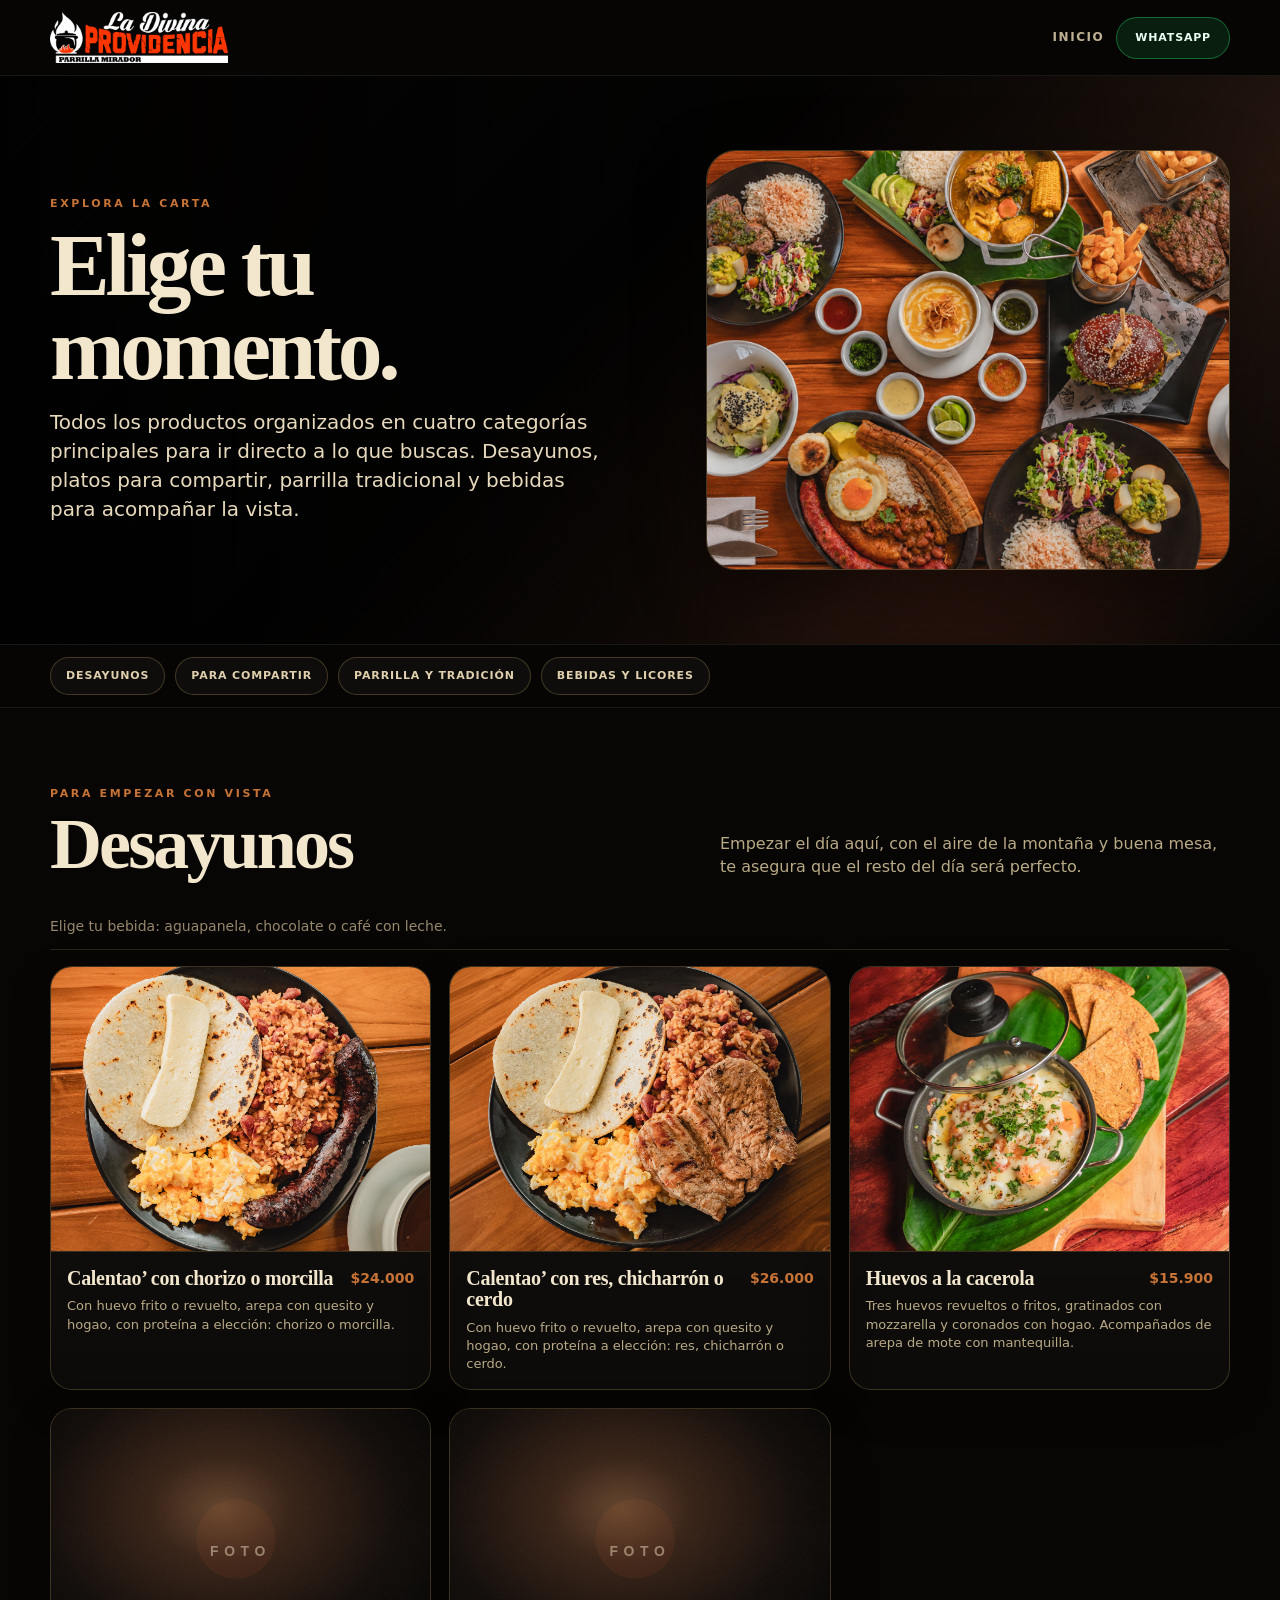
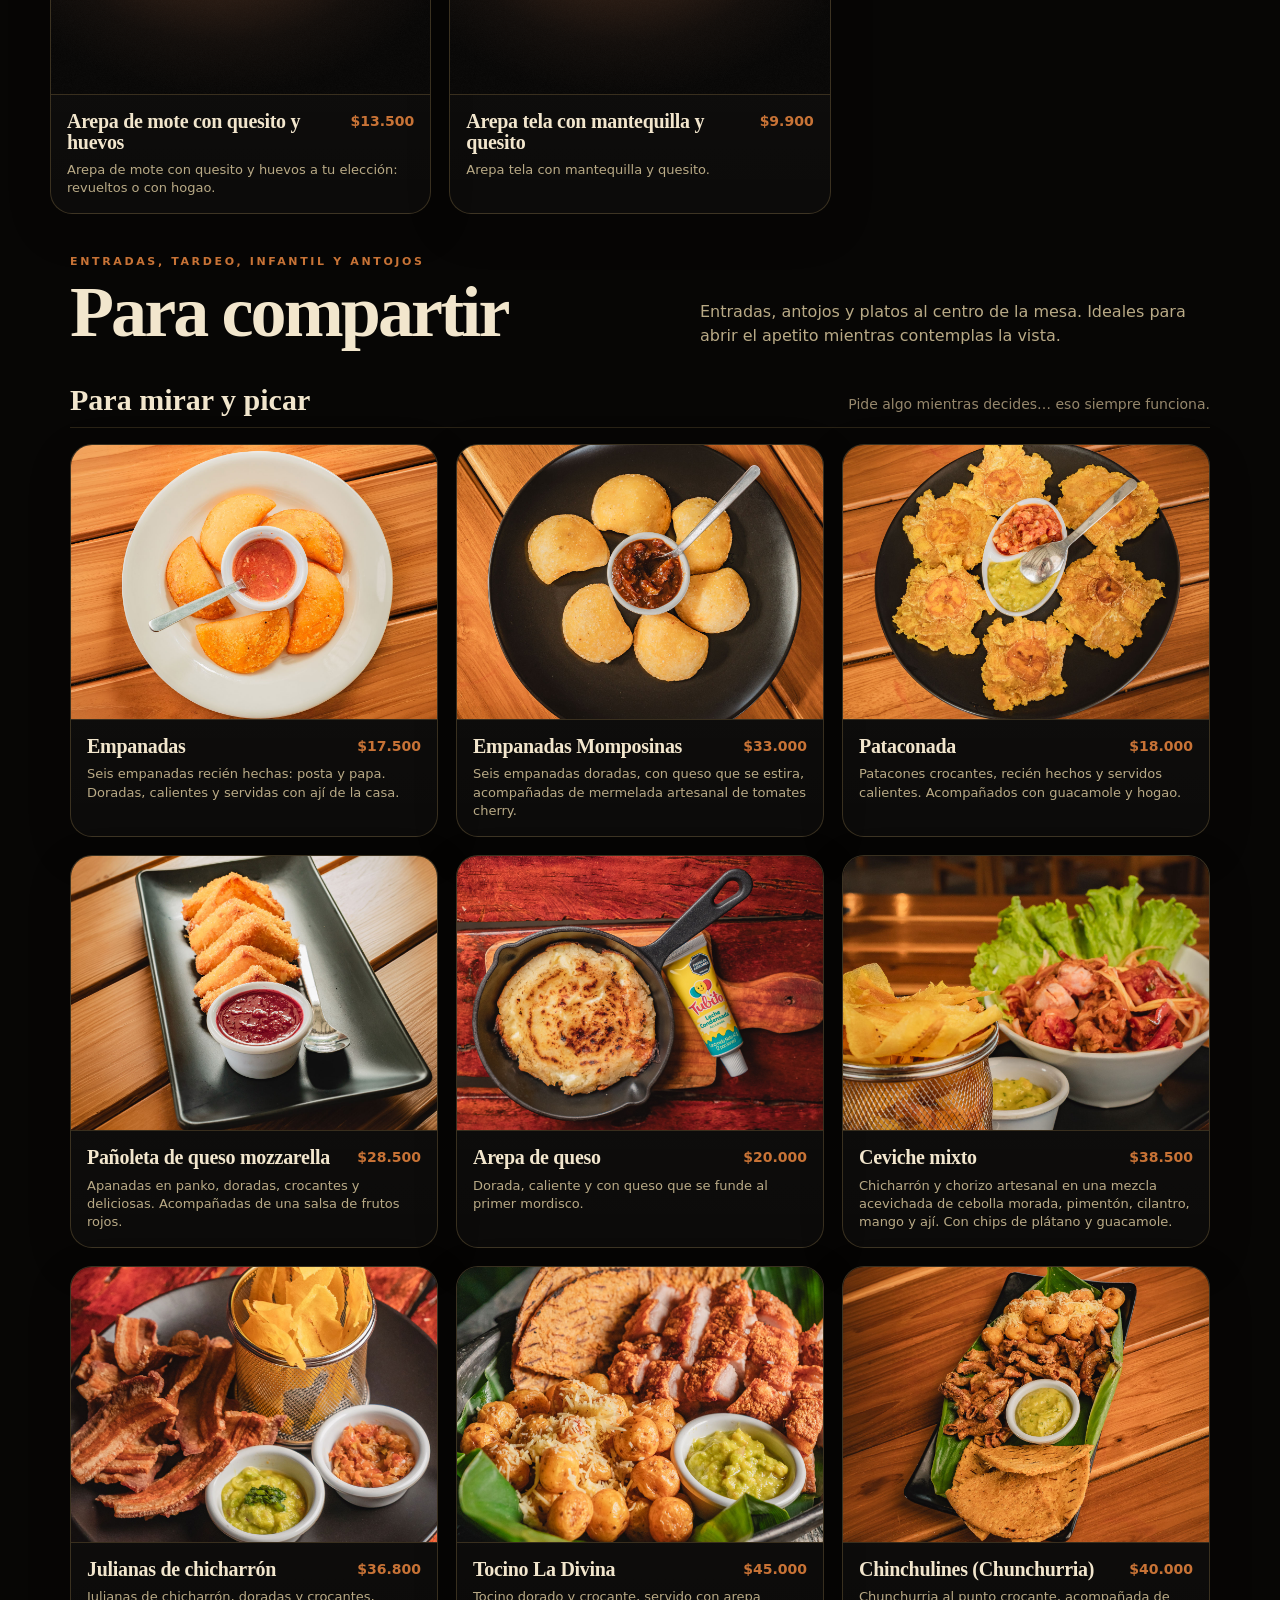
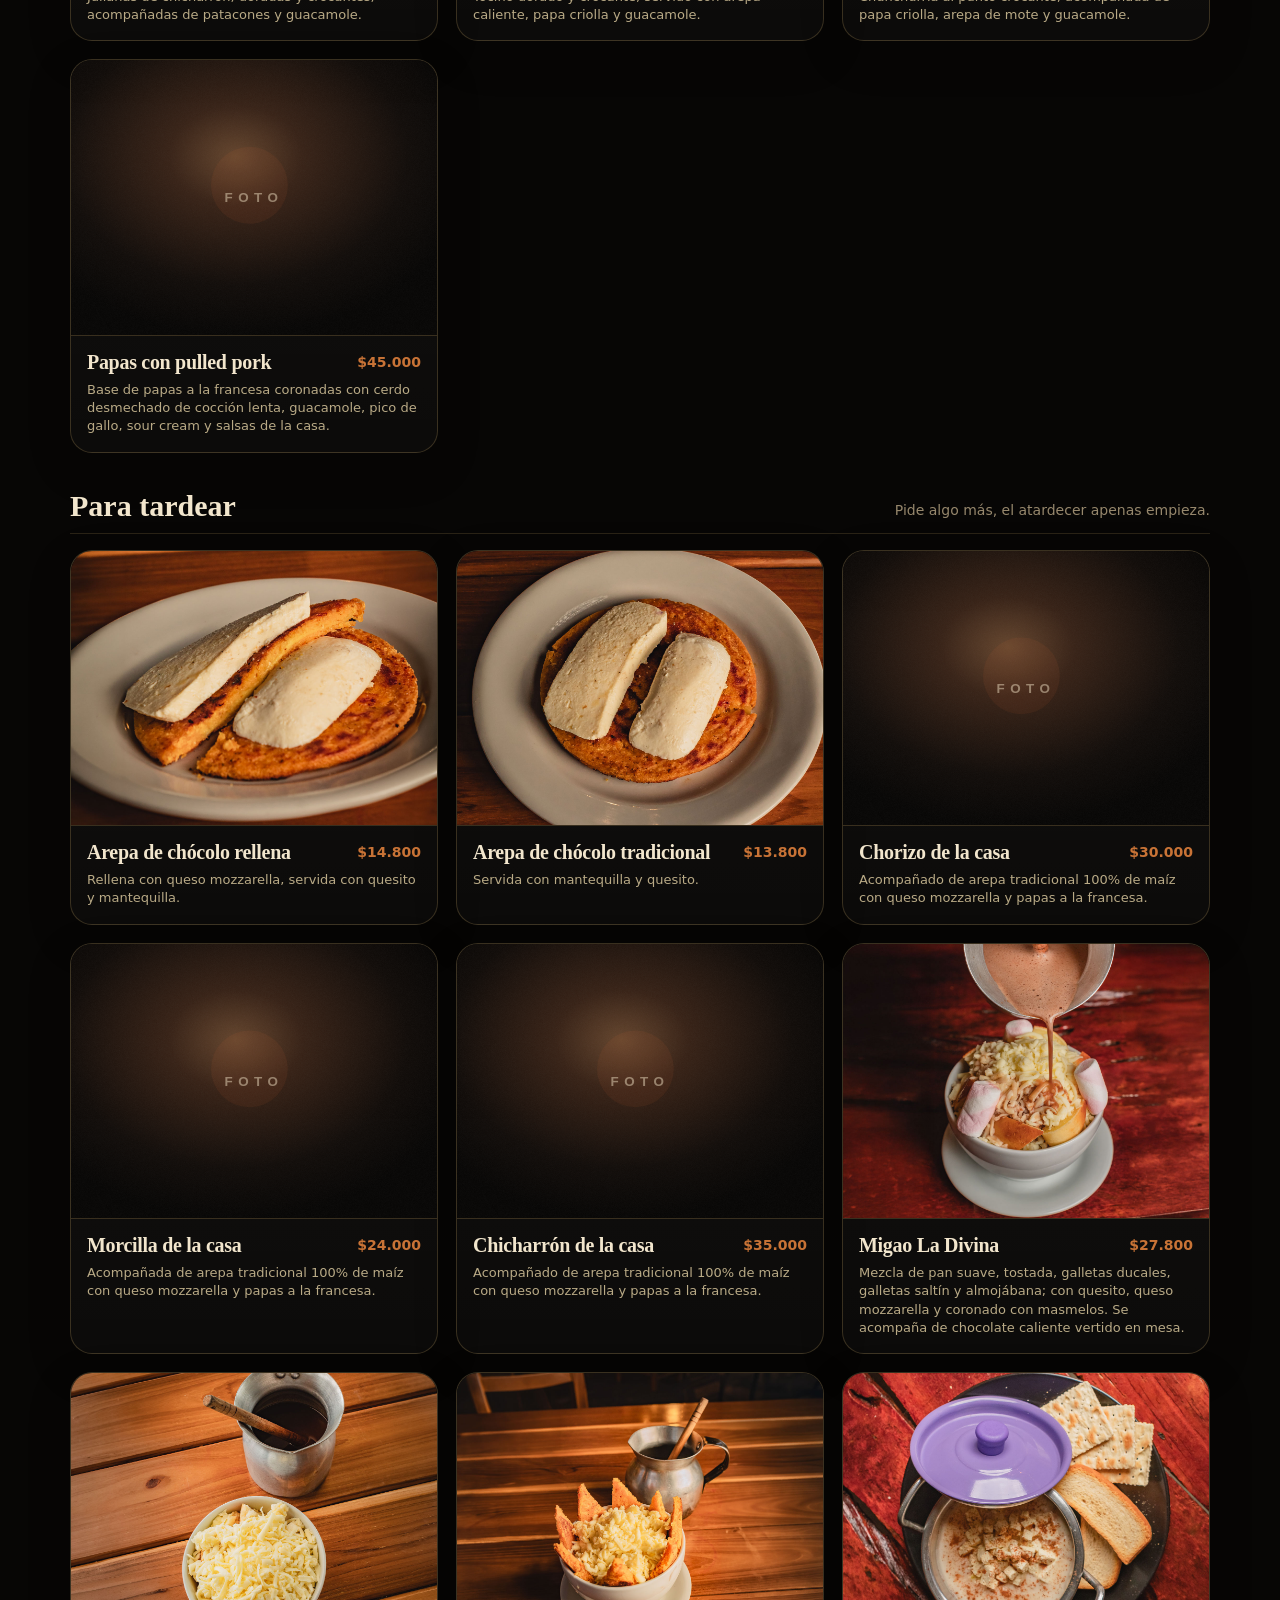
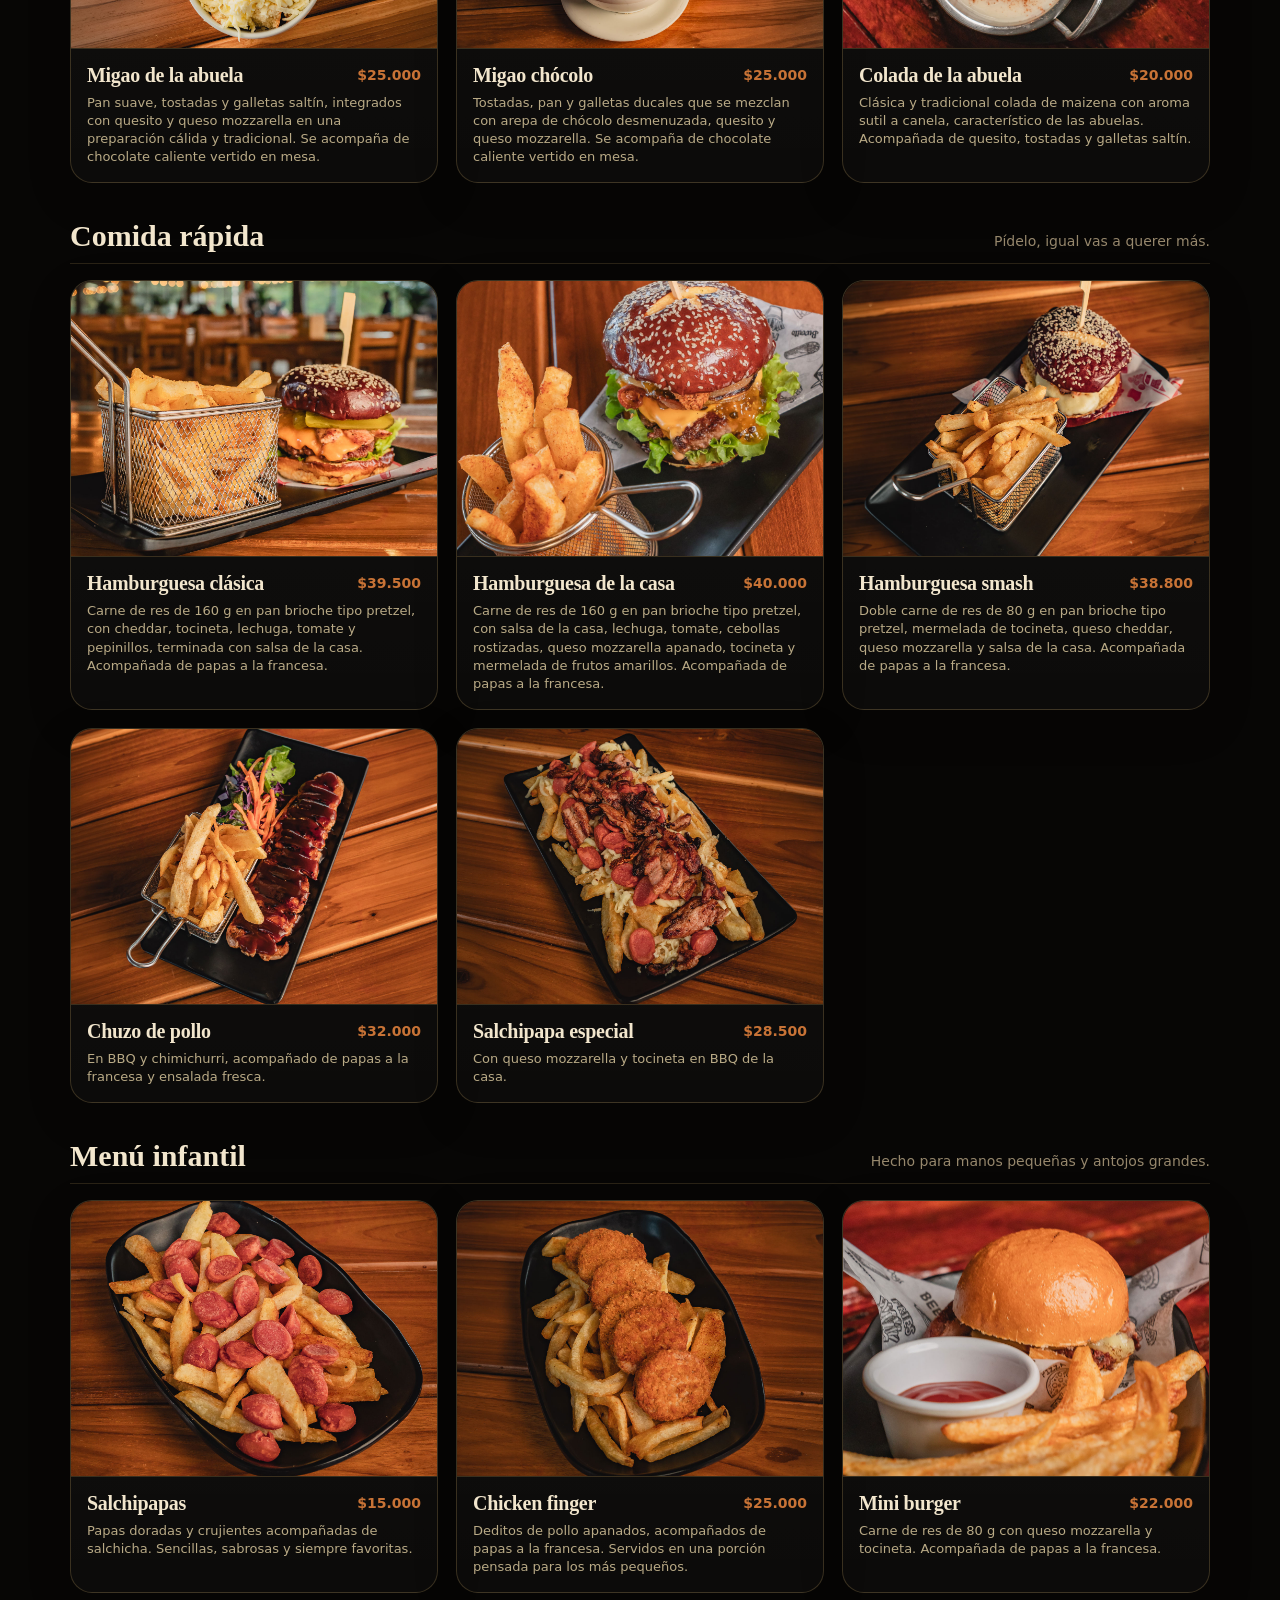
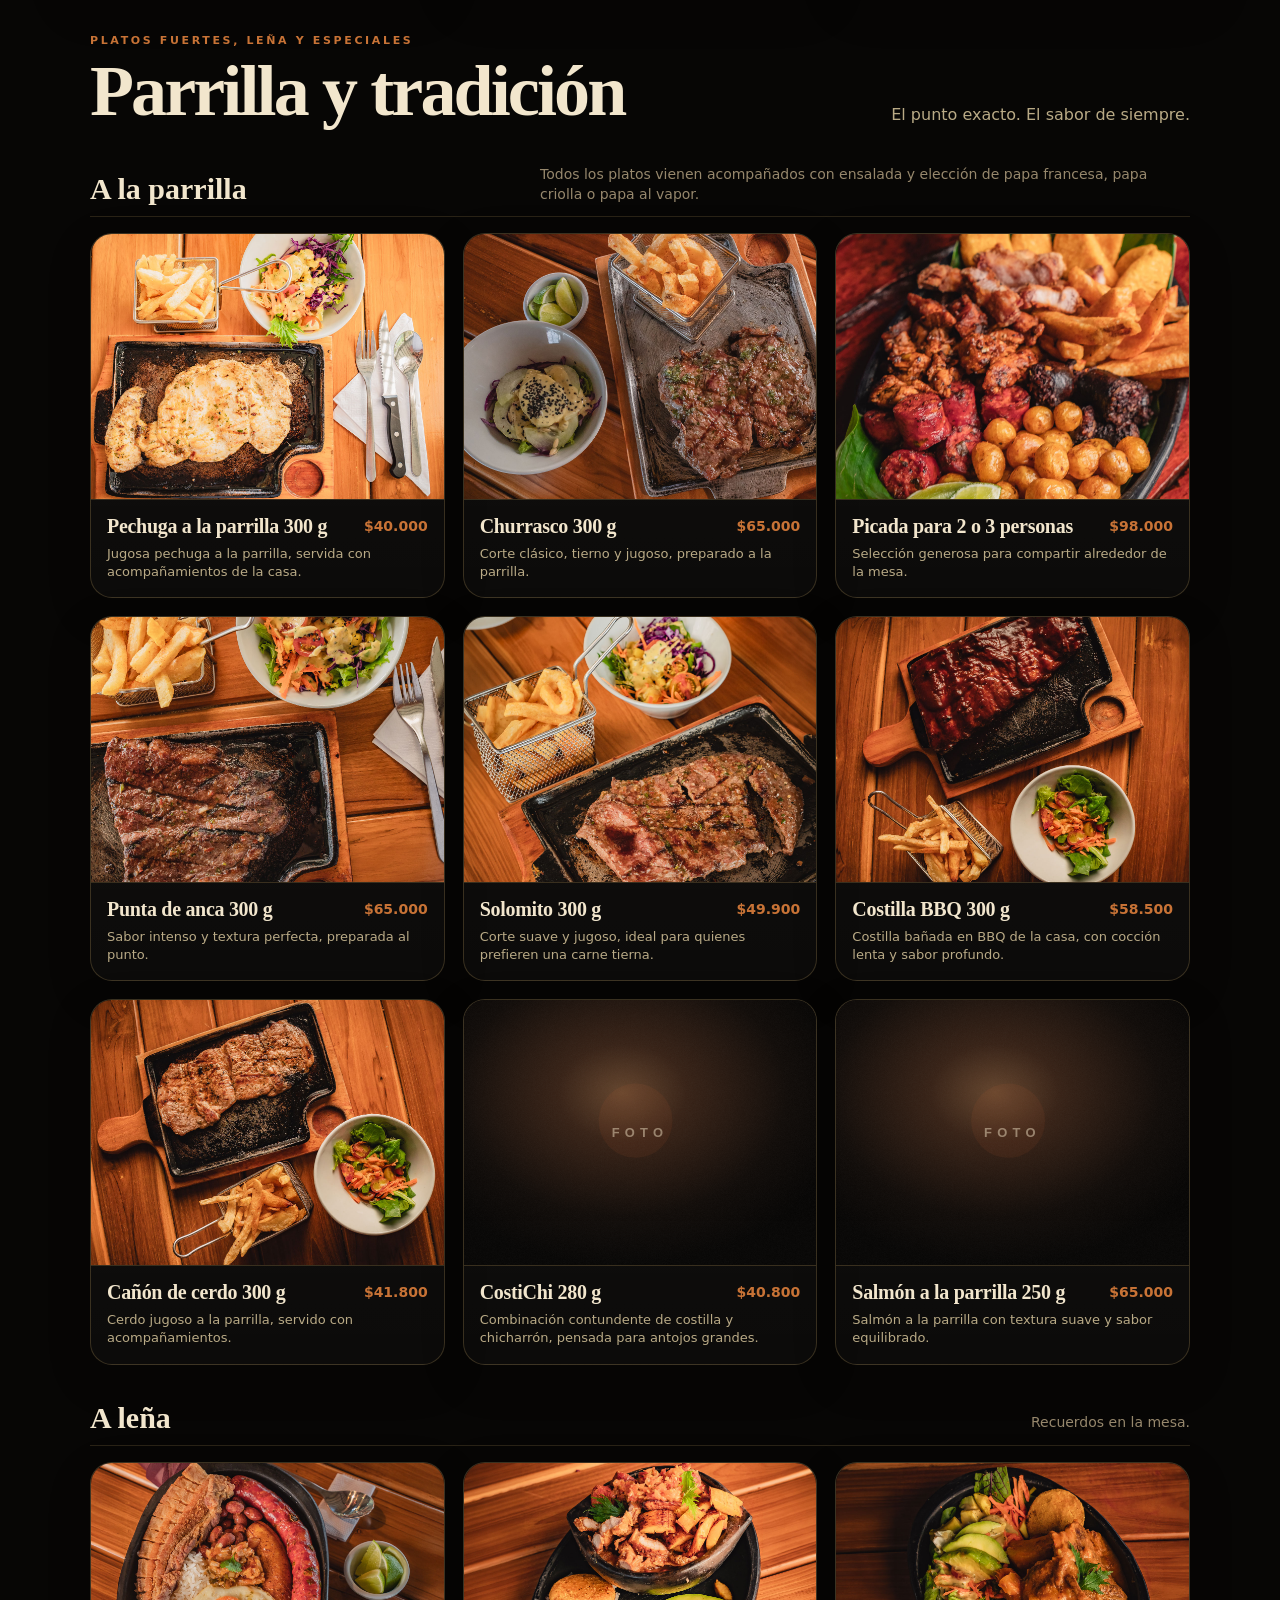
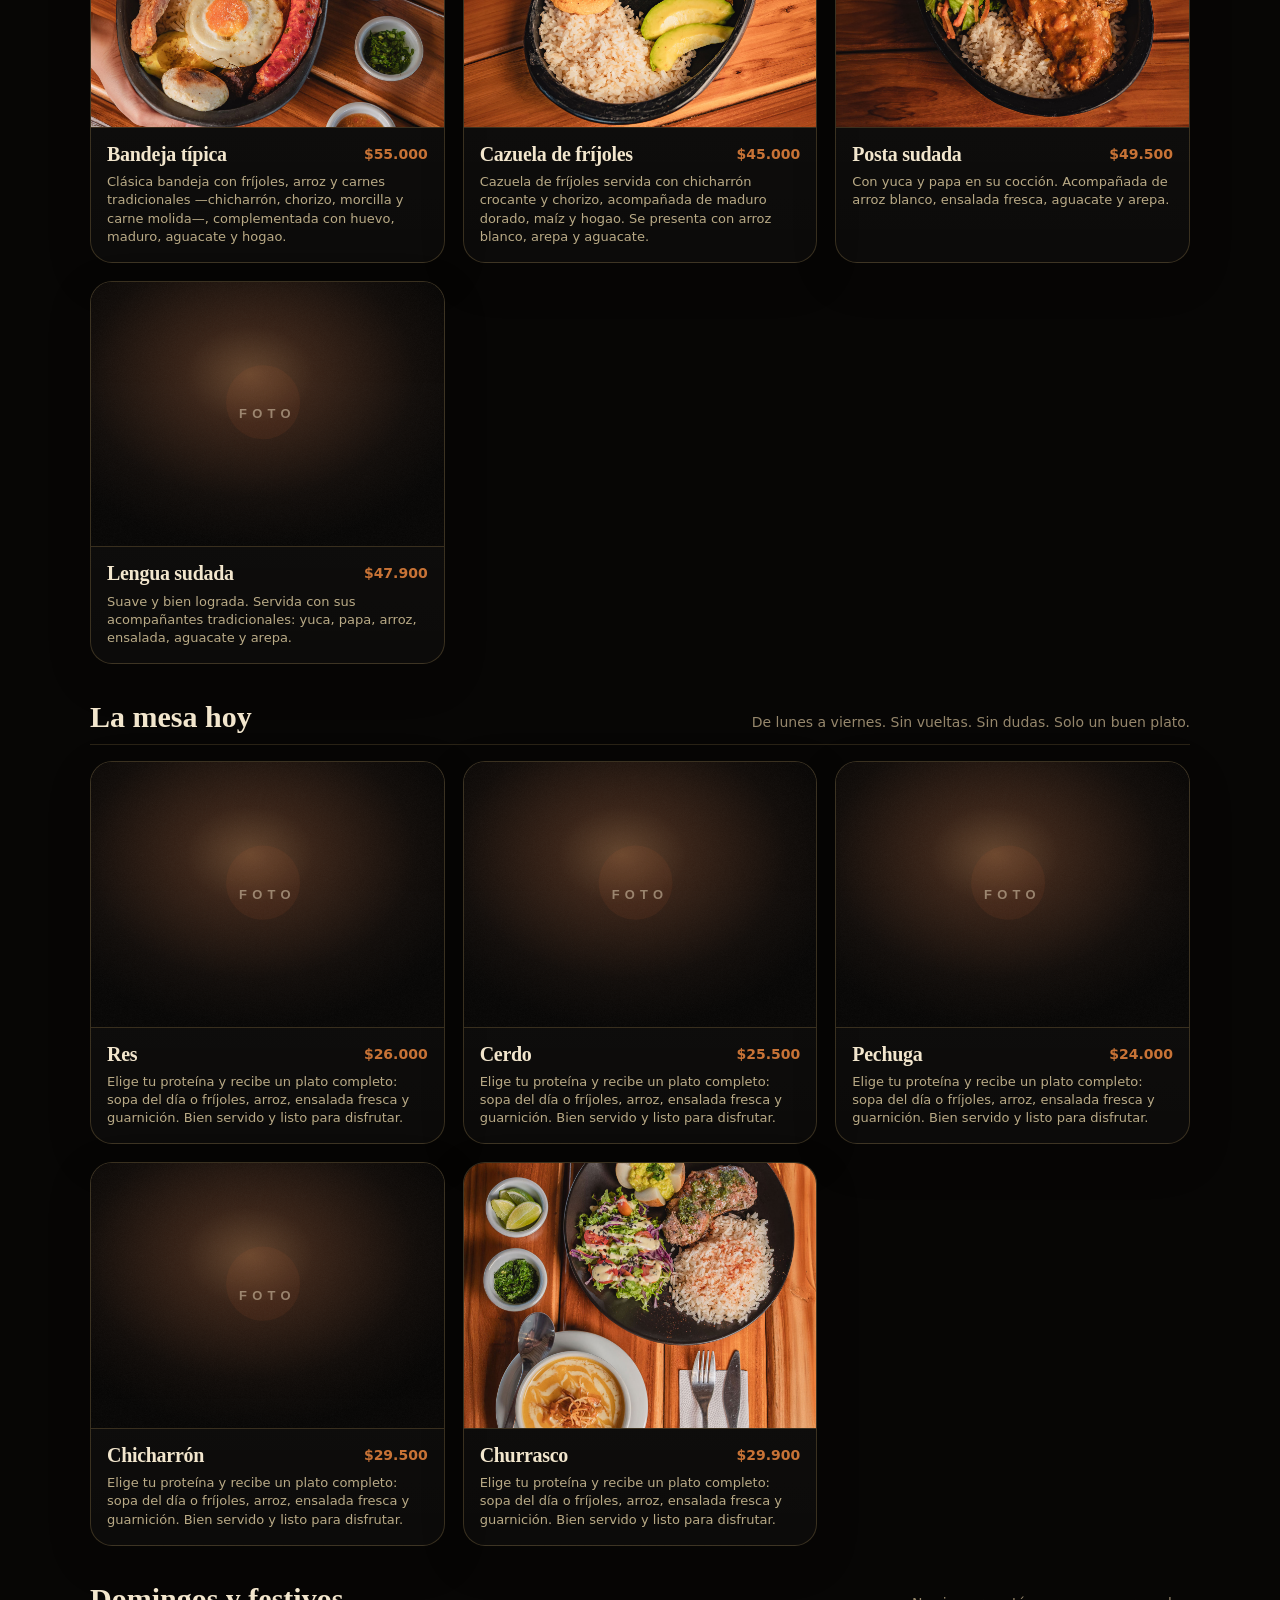
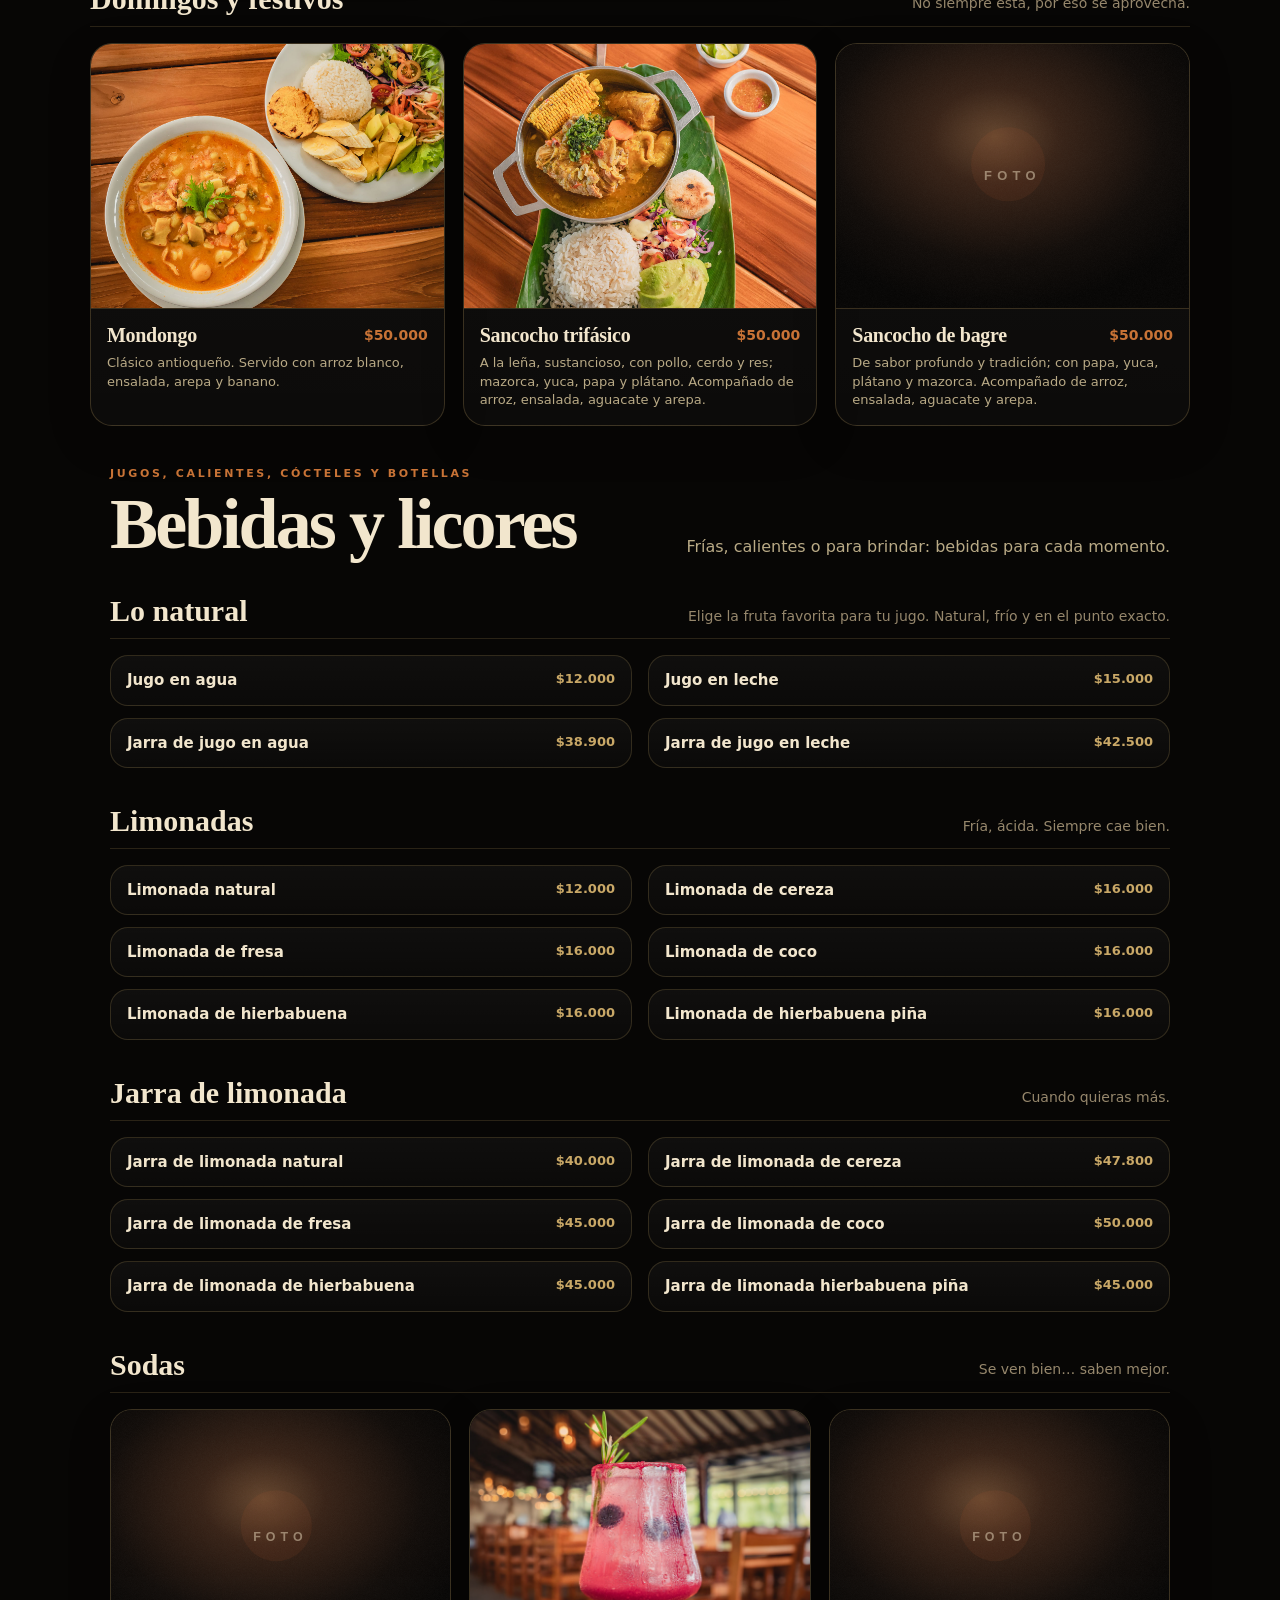
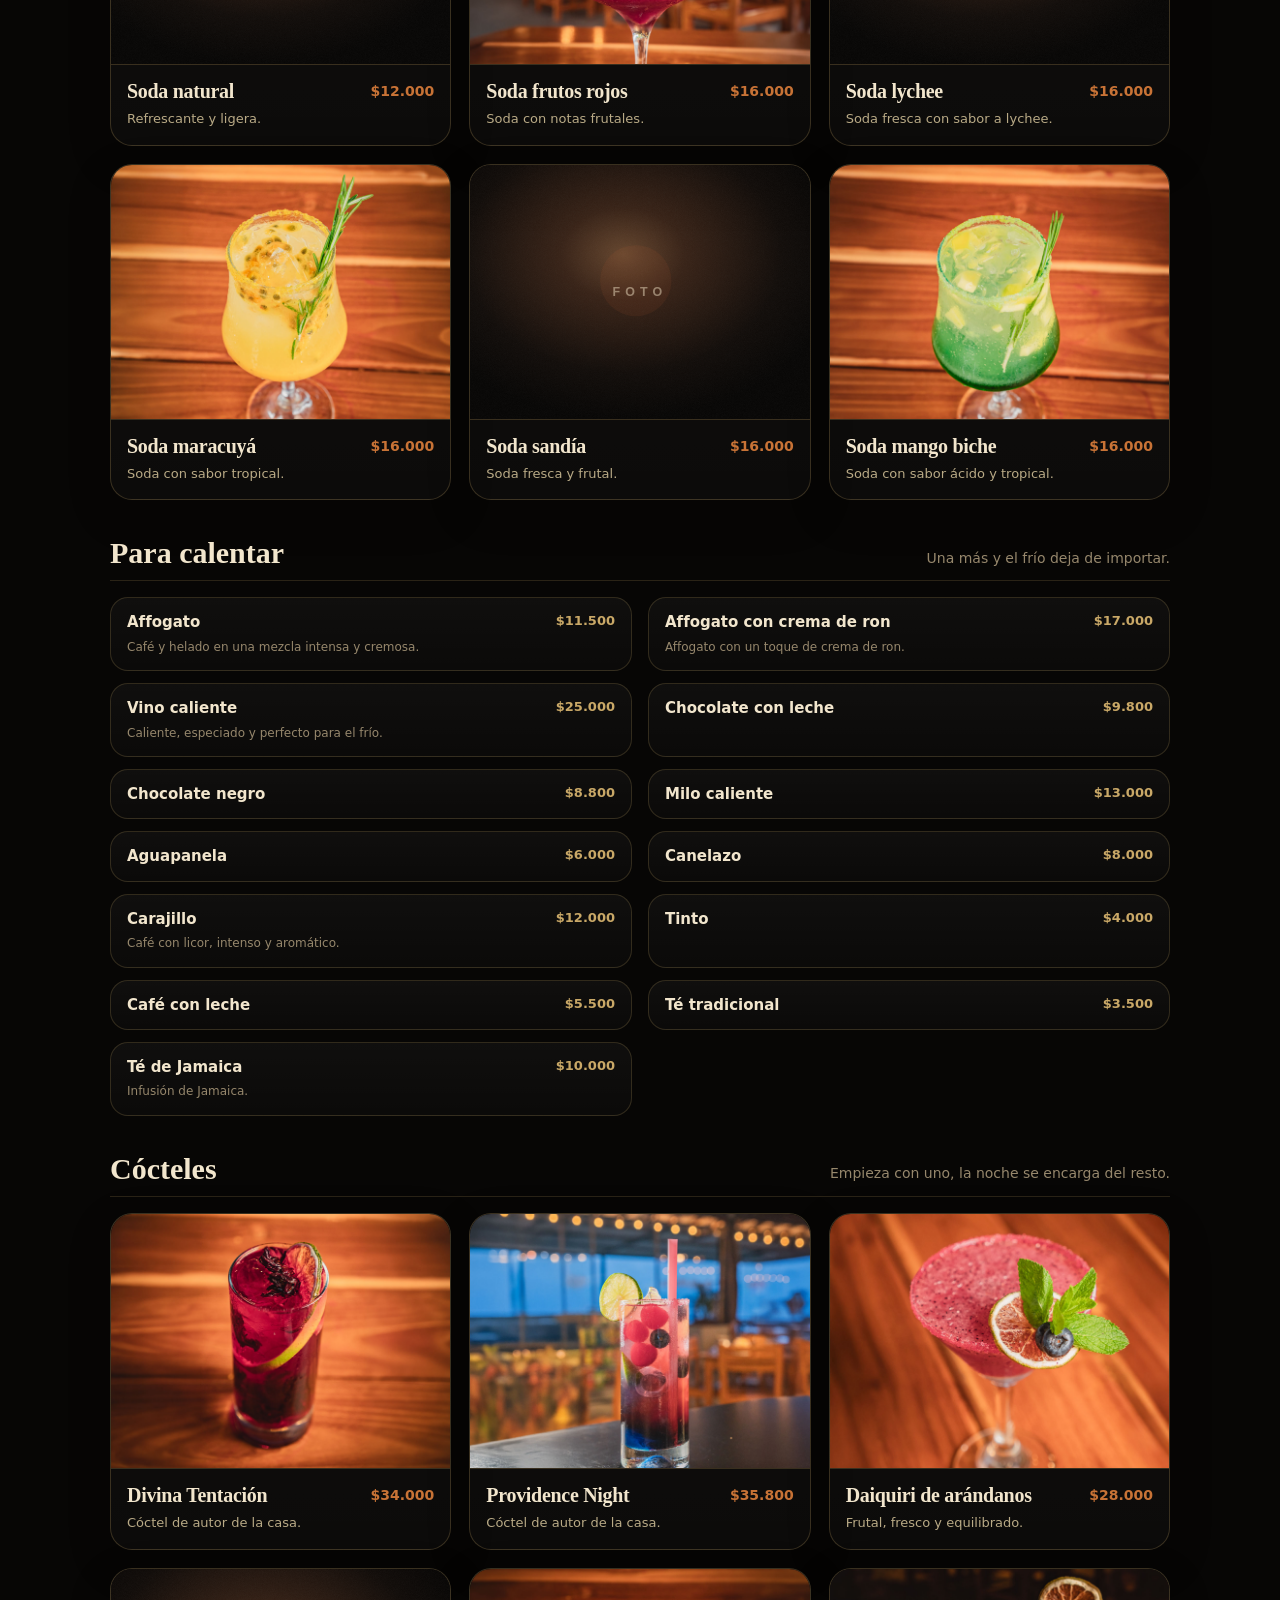
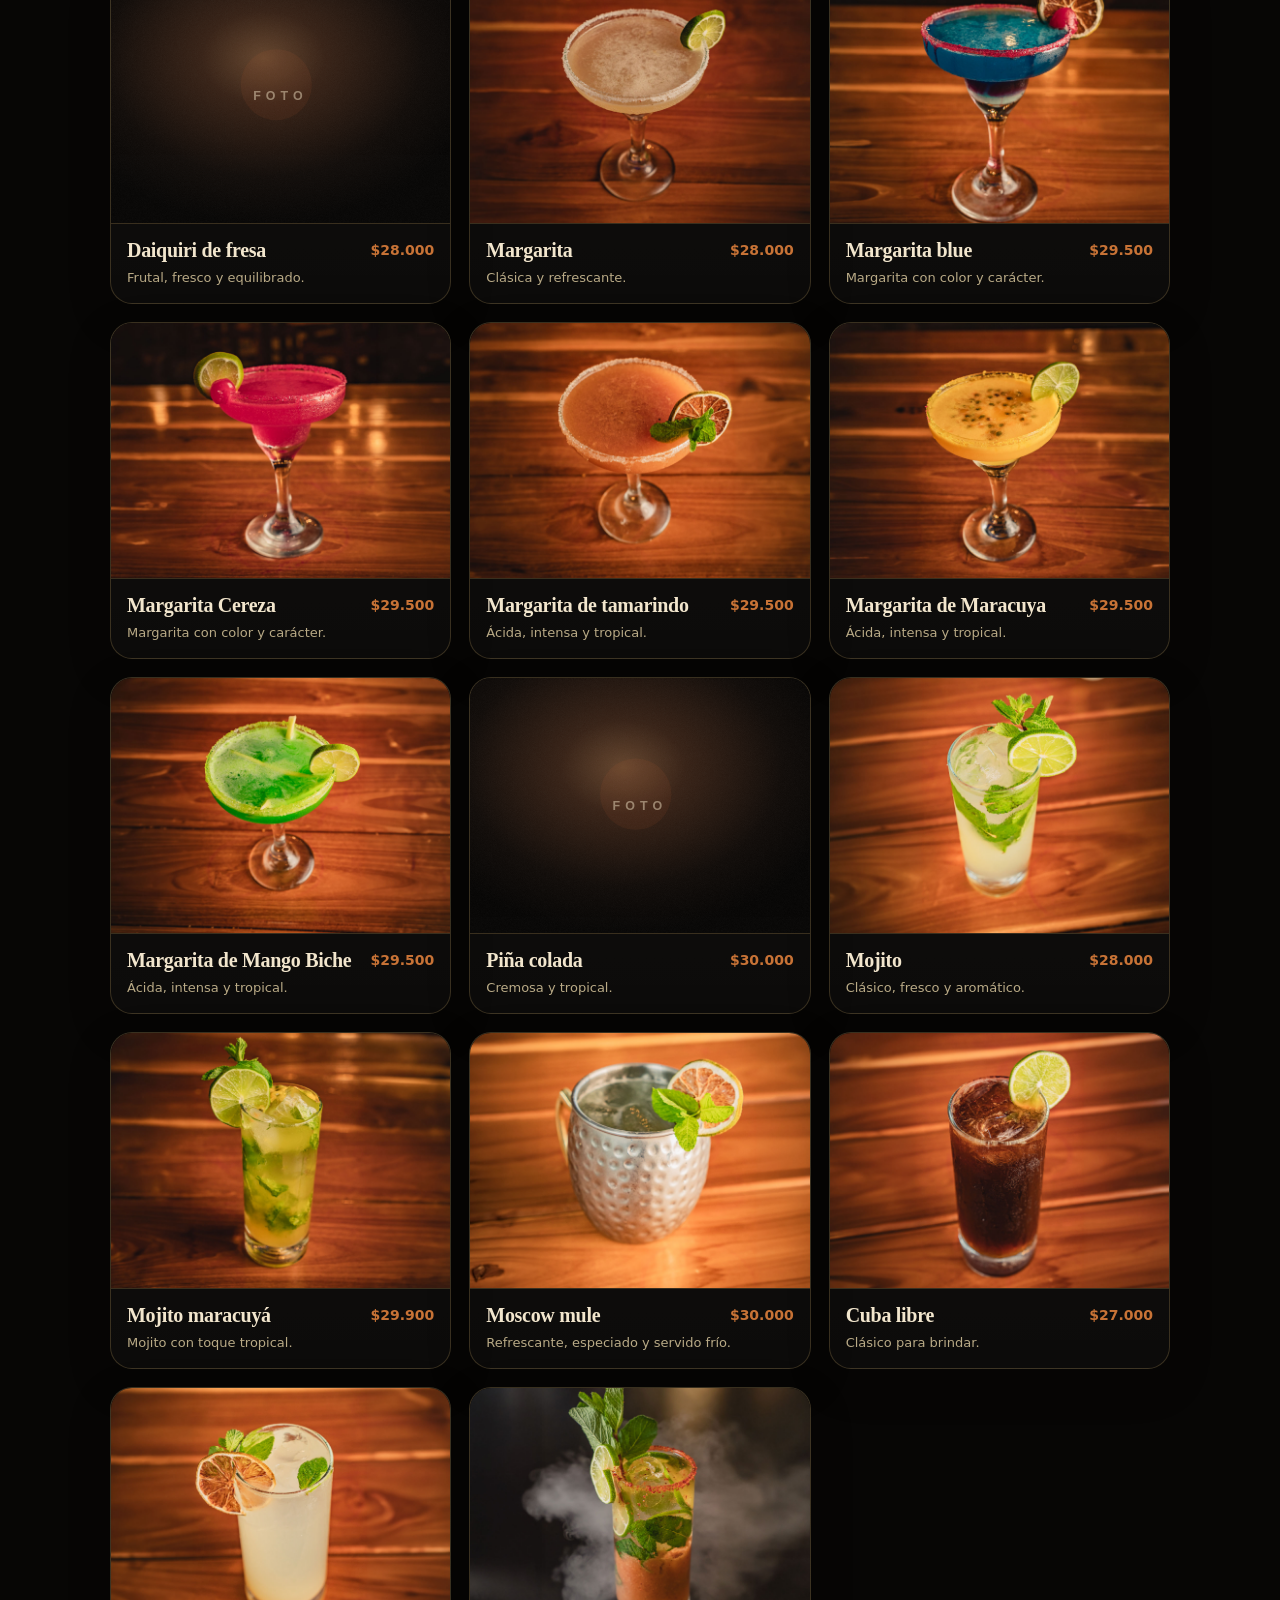
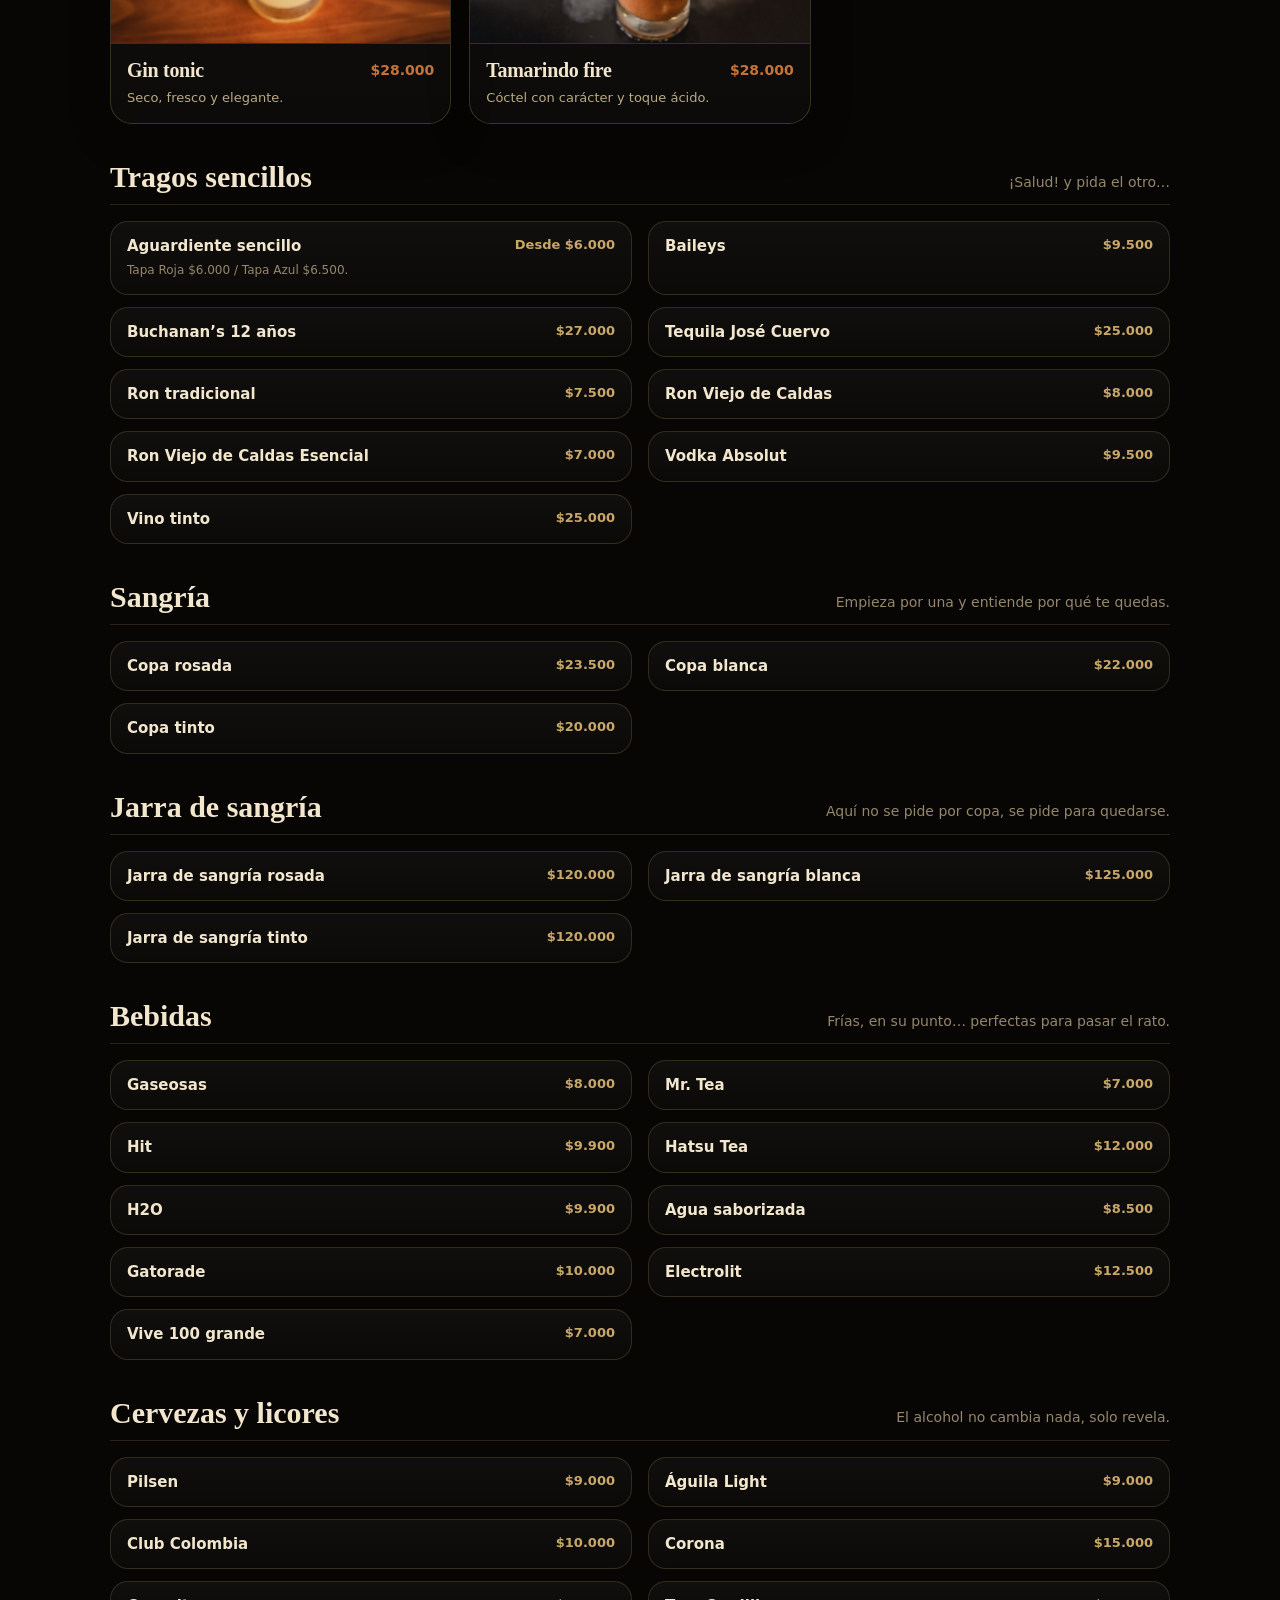
==== commit 99e16a87: "Update menu.html" ====
--- a/menu.html
+++ b/menu.html
@@ -2022,60 +2022,5 @@
     </article></div>
   </main>
   <footer class="site-footer compact-footer"><div class="container footer-grid"><div class="footer-brand"><img src="assets/logo.png" alt="La Divina Providencia Parrilla Mirador" /><p>El fuego que reúne, la tradición que se siente valiosa y la abundancia que se comparte.</p></div><div><h3>Categorías</h3><ul><li><a href="menu.html#desayunos">Desayunos</a></li><li><a href="menu.html#para-compartir">Para compartir</a></li><li><a href="menu.html#parrilla-tradicion">Parrilla y tradición</a></li><li><a href="menu.html#bebidas-licores">Bebidas y licores</a></li></ul></div><div><h3>Ubicación</h3><p><strong>Mirador La Providencia</strong><br>Antigua Vía al Mar #Kilómetro 9, Pajarito, San Cristóbal, San Pedro, Medellín, Antioquia</p><a class="text-link" href="https://www.google.com/maps/search/?api=1&query=Mirador+La+Providencia+Antigua+V%C3%ADa+al+Mar+Kil%C3%B3metro+9+Pajarito+San+Crist%C3%B3bal+San+Pedro+Medell%C3%ADn+Antioquia" target="_blank" rel="noopener">Cómo llegar</a></div><div><h3>Acciones</h3><a class="text-link" href="index.html">Volver al home</a><br><a class="text-link" href="https://wa.me/573022882611?text=Hola%2C%20quiero%20hacer%20una%20reserva%20en%20La%20Divina%20Providencia." target="_blank" rel="noopener">Reservar por WhatsApp</a><br><a class="text-link" href="https://www.instagram.com/divinaprovidenciamirador/?hl=es" target="_blank" rel="noopener">Instagram</a></div></div></footer>
-<script>
-window.addEventListener("load", () => {
-
-    document.querySelectorAll(".product-grid").forEach(grid => {
-
-        const cards = [...grid.querySelectorAll(".product-card")];
-
-        cards.forEach(card => {
-
-            const img = card.querySelector(".product-media img");
-
-            // Si no tiene imagen
-            if (!img) {
-                card.classList.add("no-image");
-                return;
-            }
-
-            const src = (img.getAttribute("src") || "").trim();
-
-            // Si el src está vacío
-            if (src === "") {
-                card.classList.add("no-image");
-                return;
-            }
-
-            // Si la imagen realmente falla
-            if (!img.complete) {
-                img.onerror = () => {
-                    card.classList.add("no-image");
-                };
-            }
-
-        });
-
-        // Reordenar
-        const conFoto = [];
-        const sinFoto = [];
-
-        [...grid.children].forEach(card => {
-            if (card.classList.contains("no-image")) {
-                sinFoto.push(card);
-            } else {
-                conFoto.push(card);
-            }
-        });
-
-        grid.innerHTML = "";
-
-        conFoto.forEach(card => grid.appendChild(card));
-        sinFoto.forEach(card => grid.appendChild(card));
-
-    });
-
-});
-</script>
 </body>
 </html>
--- a/styles.css
+++ b/styles.css
@@ -401,7 +401,6 @@
     display:flex;
     align-items:center;
     padding:14px 22px;
-    min-height:auto;
 }
 
 .product-card.no-image .product-media{
@@ -416,19 +415,9 @@
     display:flex;
     justify-content:space-between;
     align-items:center;
-    gap:20px;
-}
-
-.product-card.no-image .product-top h3{
-    margin:0;
-    flex:1;
-}
-
-.product-card.no-image .price{
-    white-space:nowrap;
 }
 
 .product-card.no-image p{
-    display:none; /* opcional, igual que el referente */
-}
-
+    display:none;
+}
+
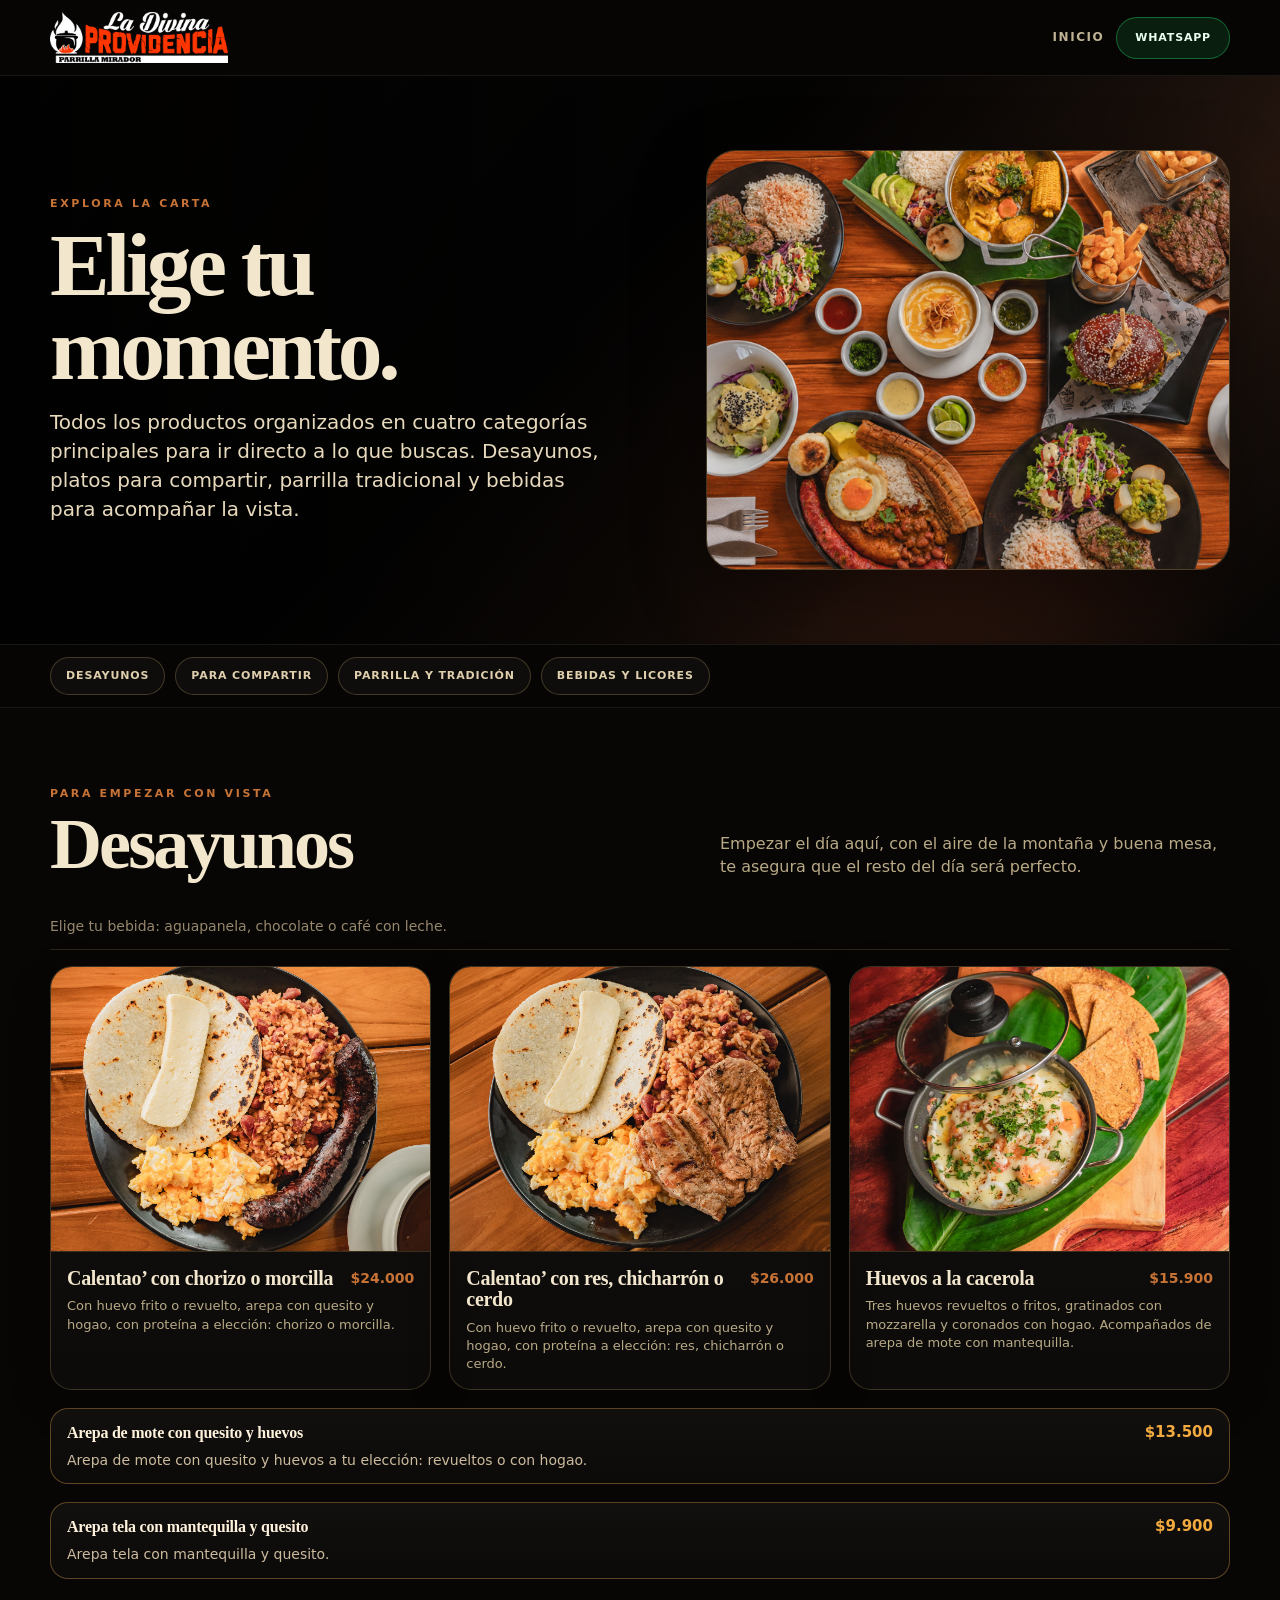
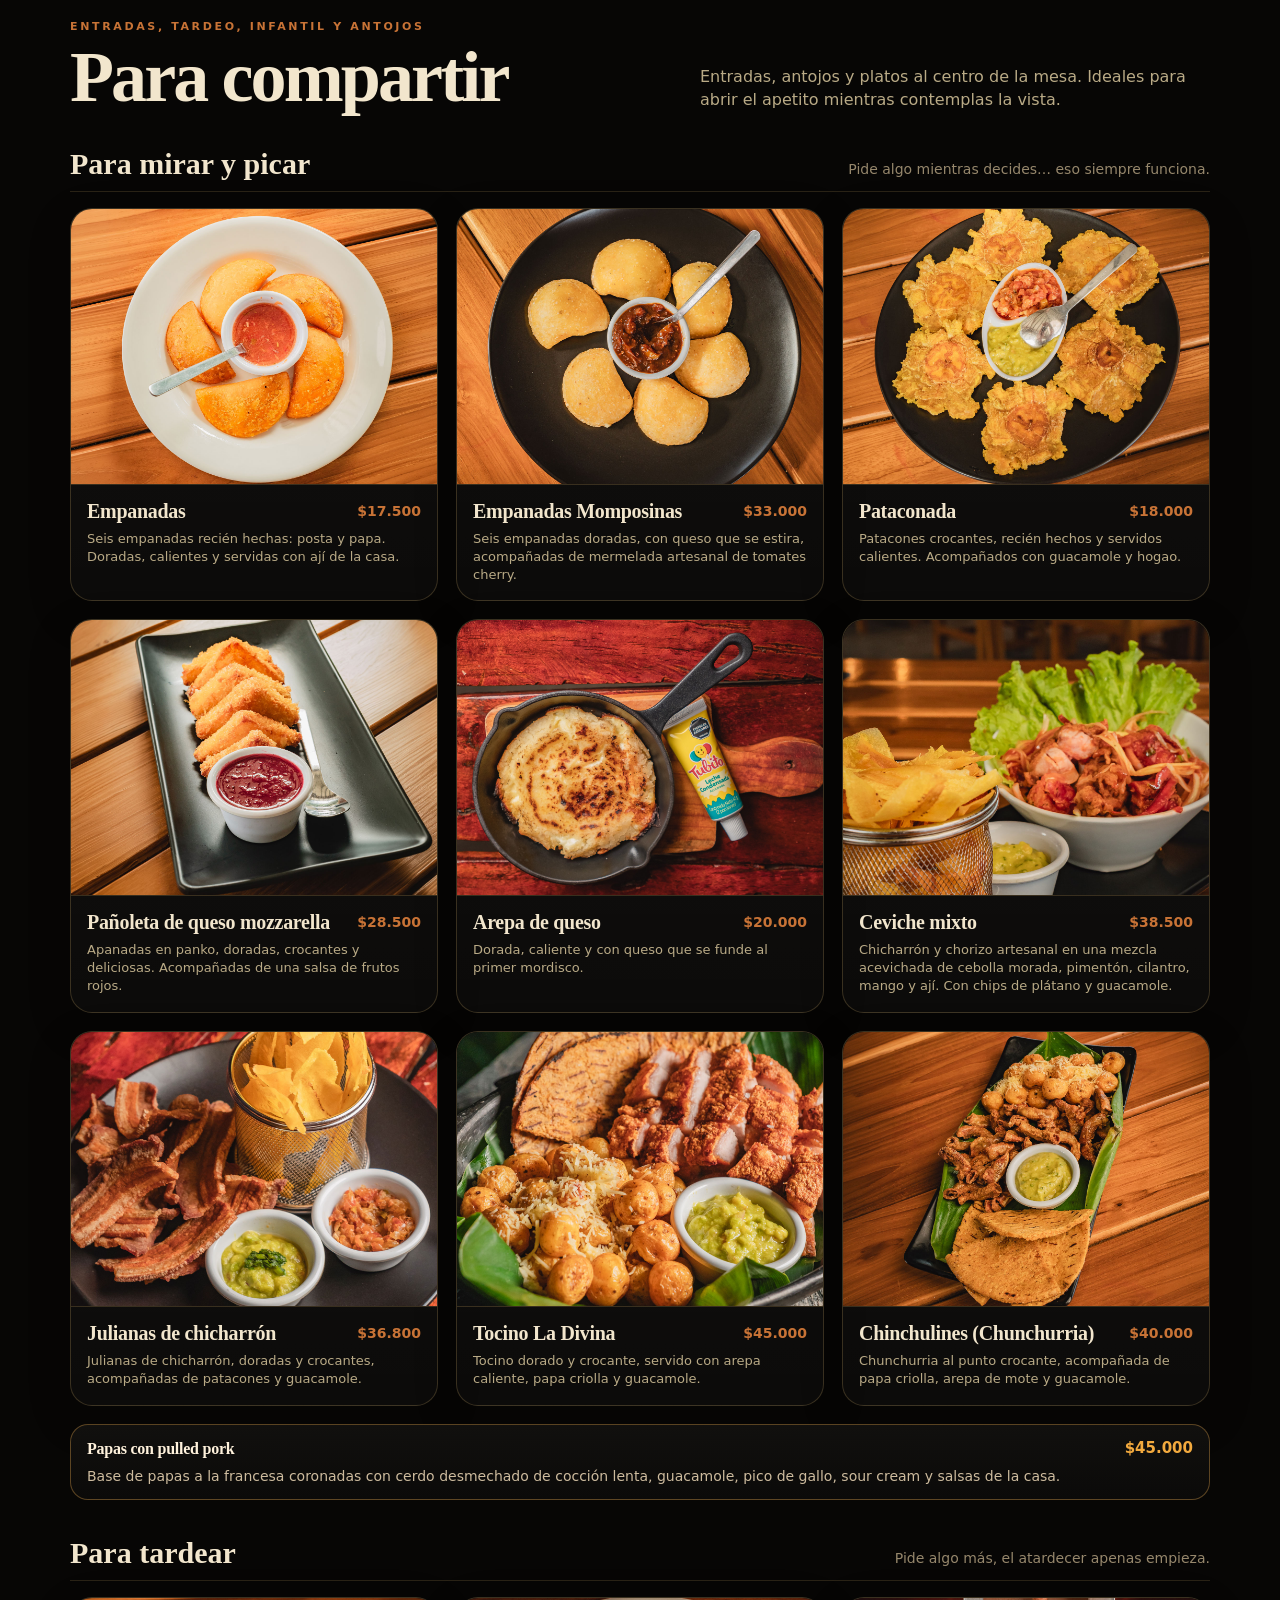
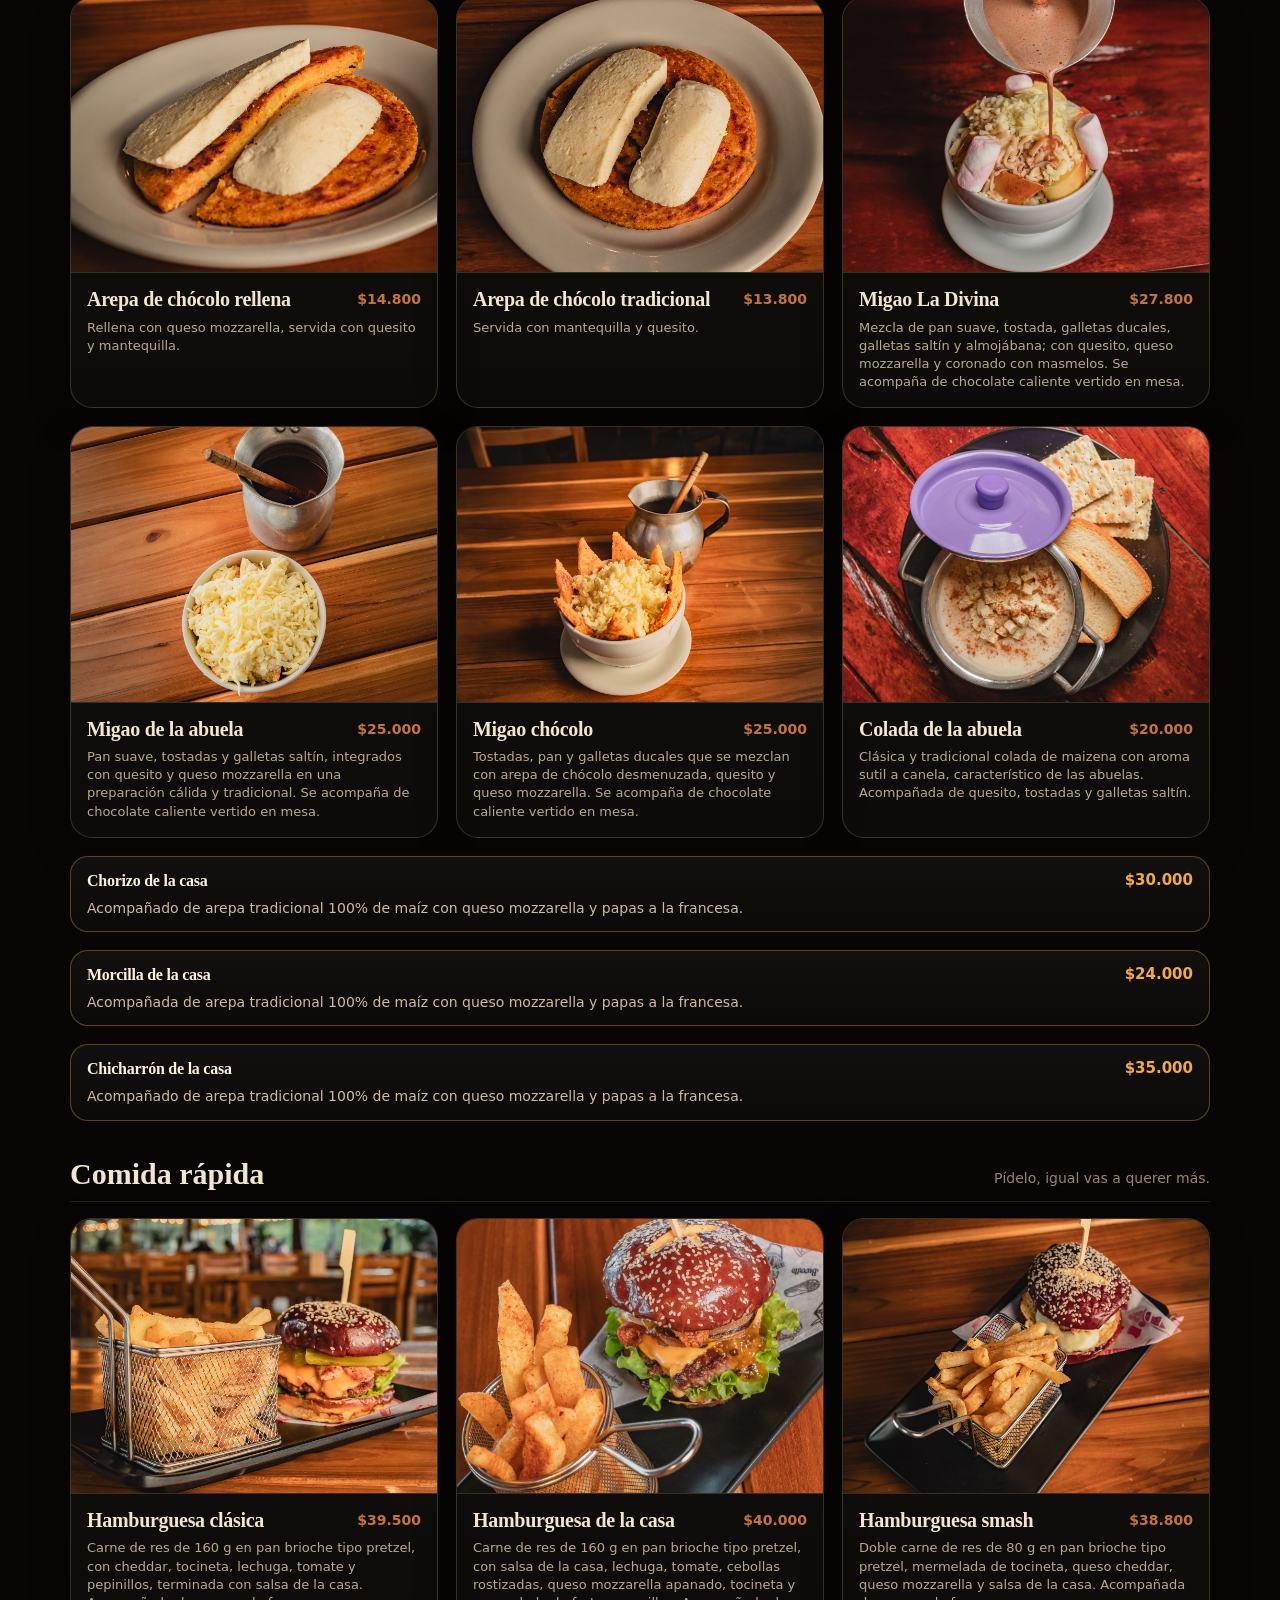
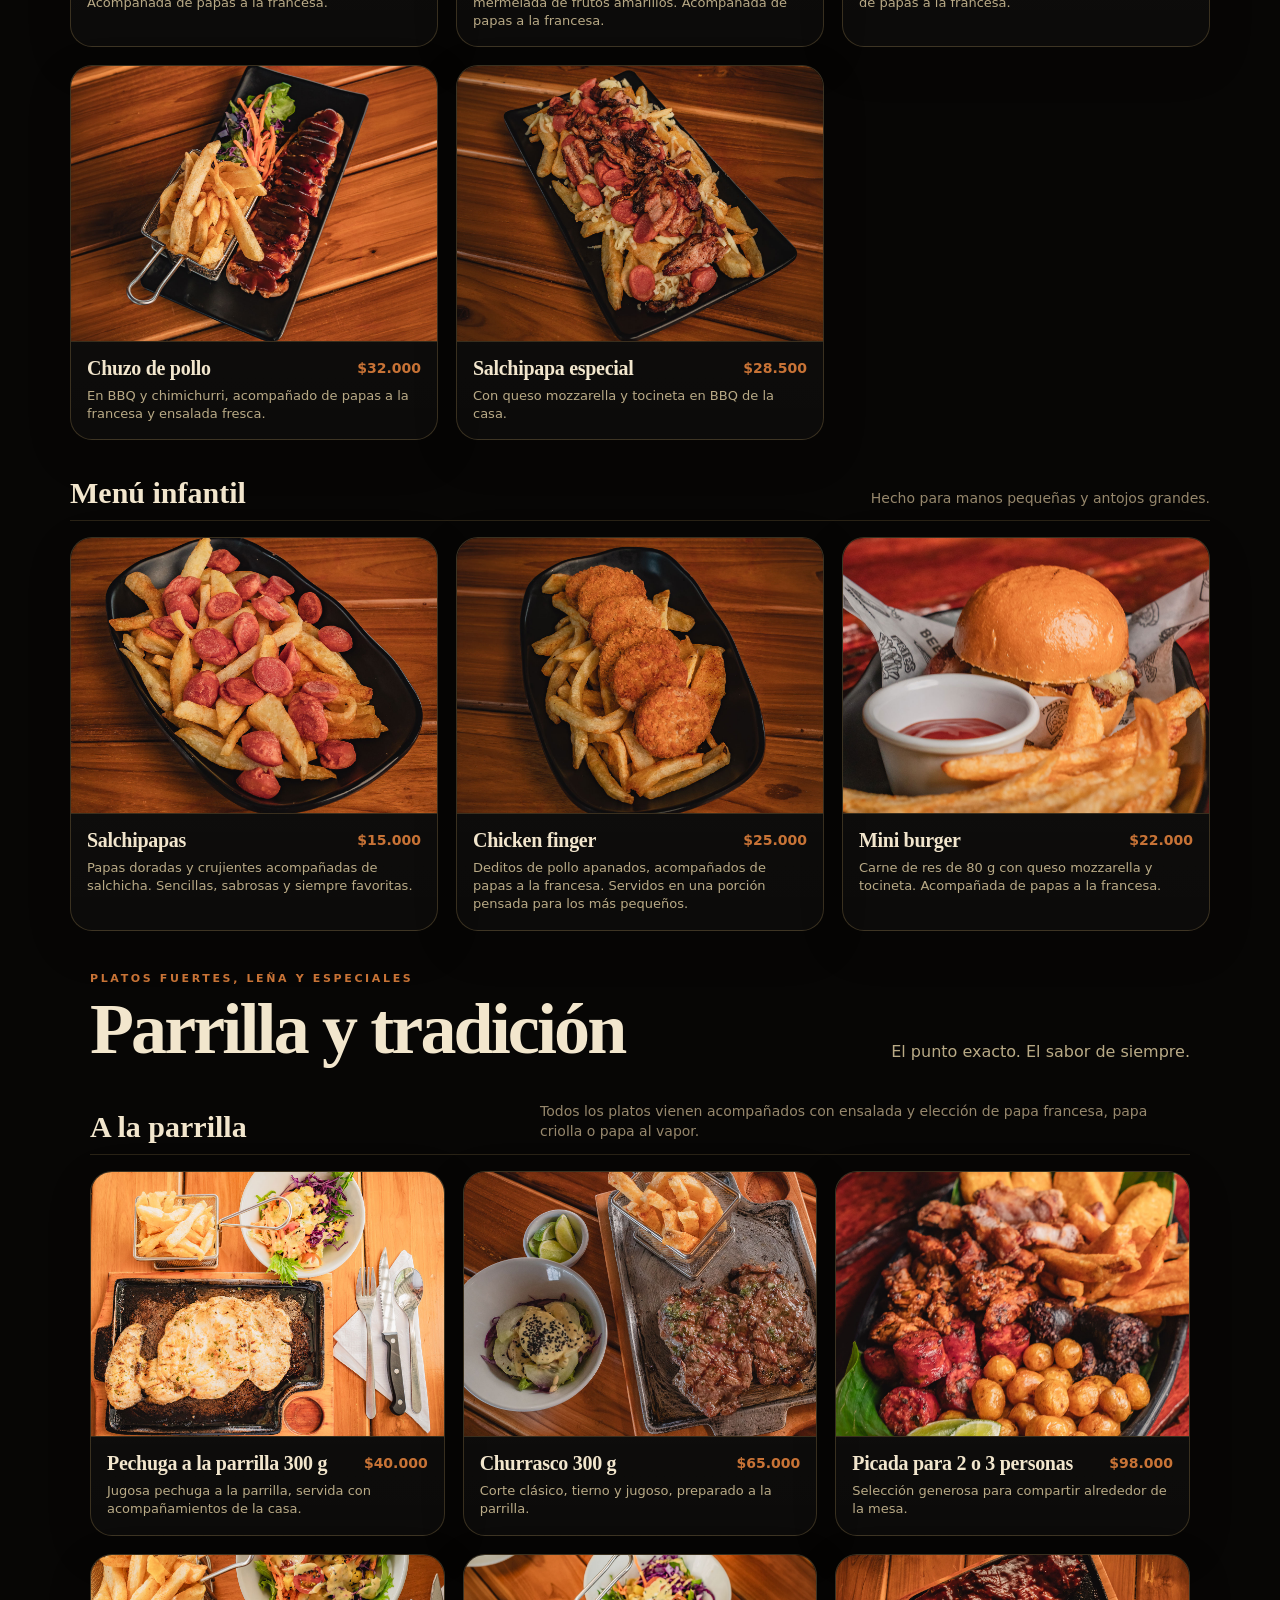
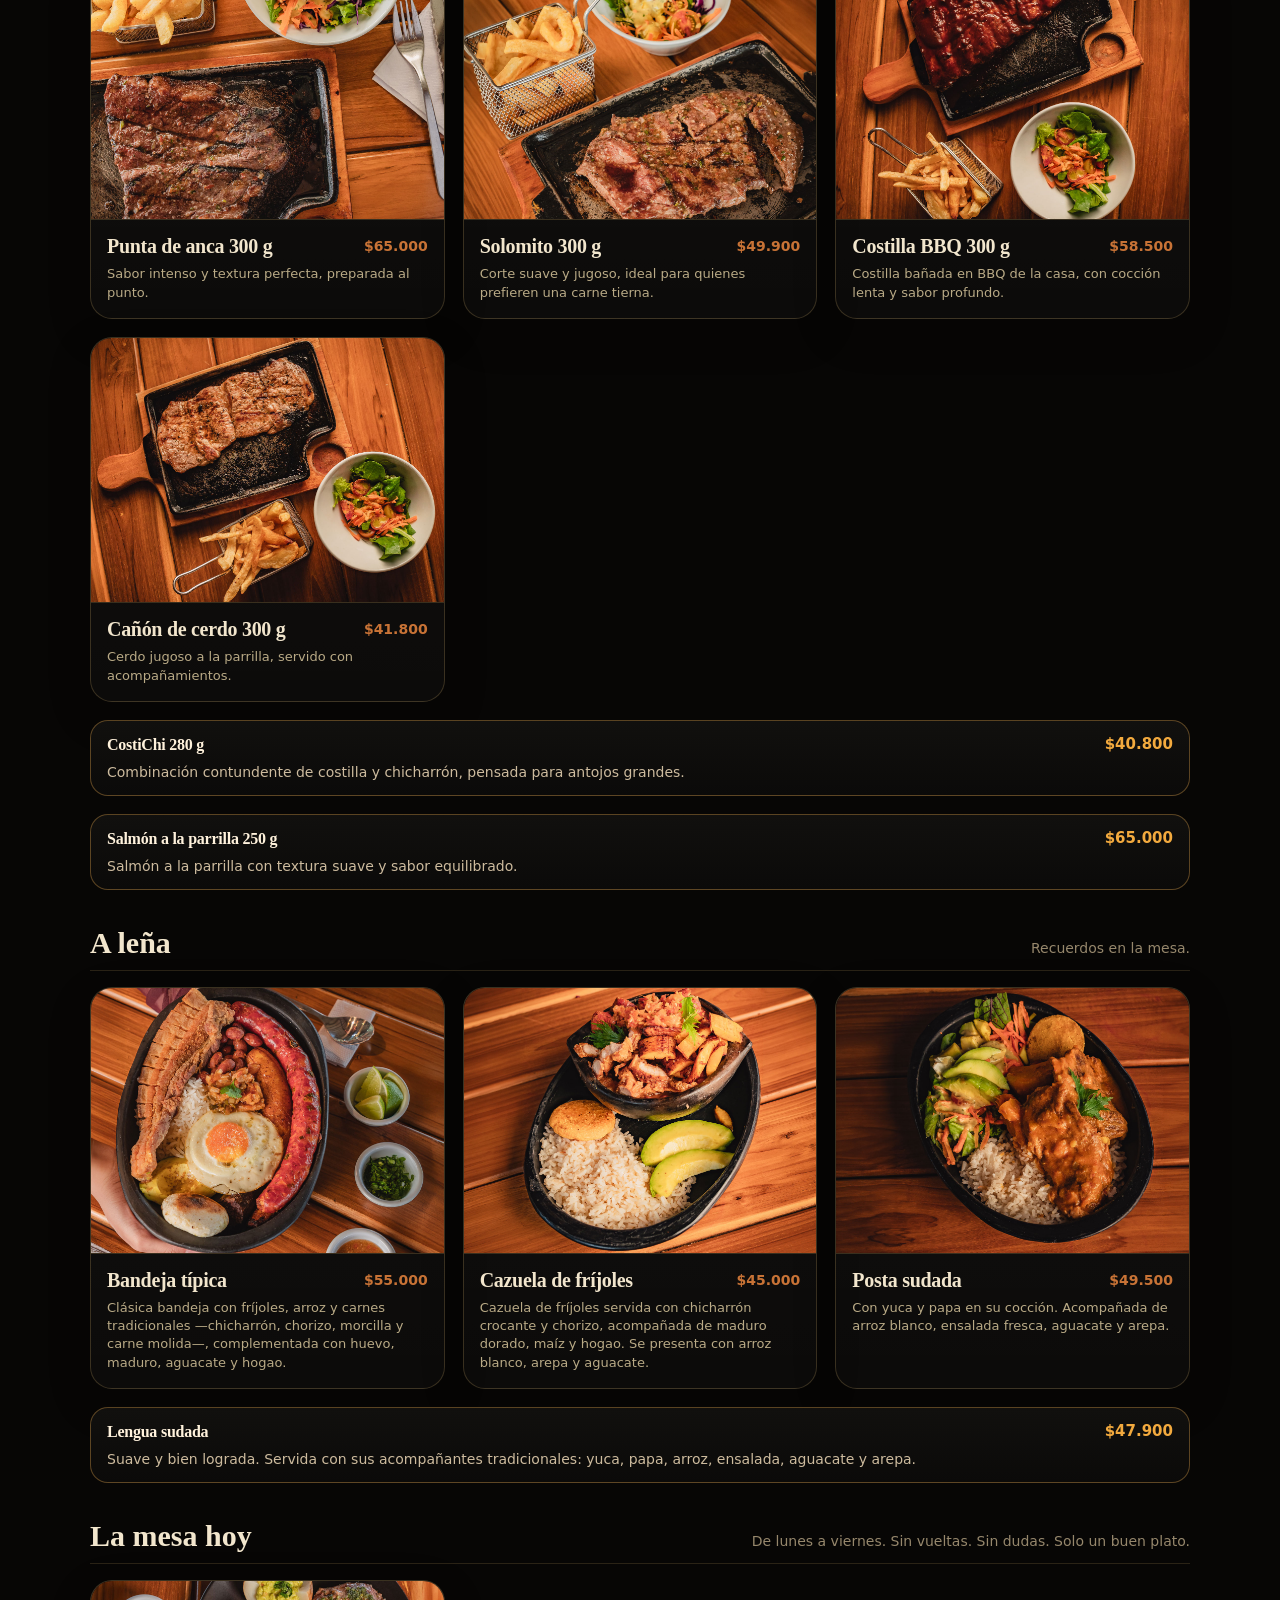
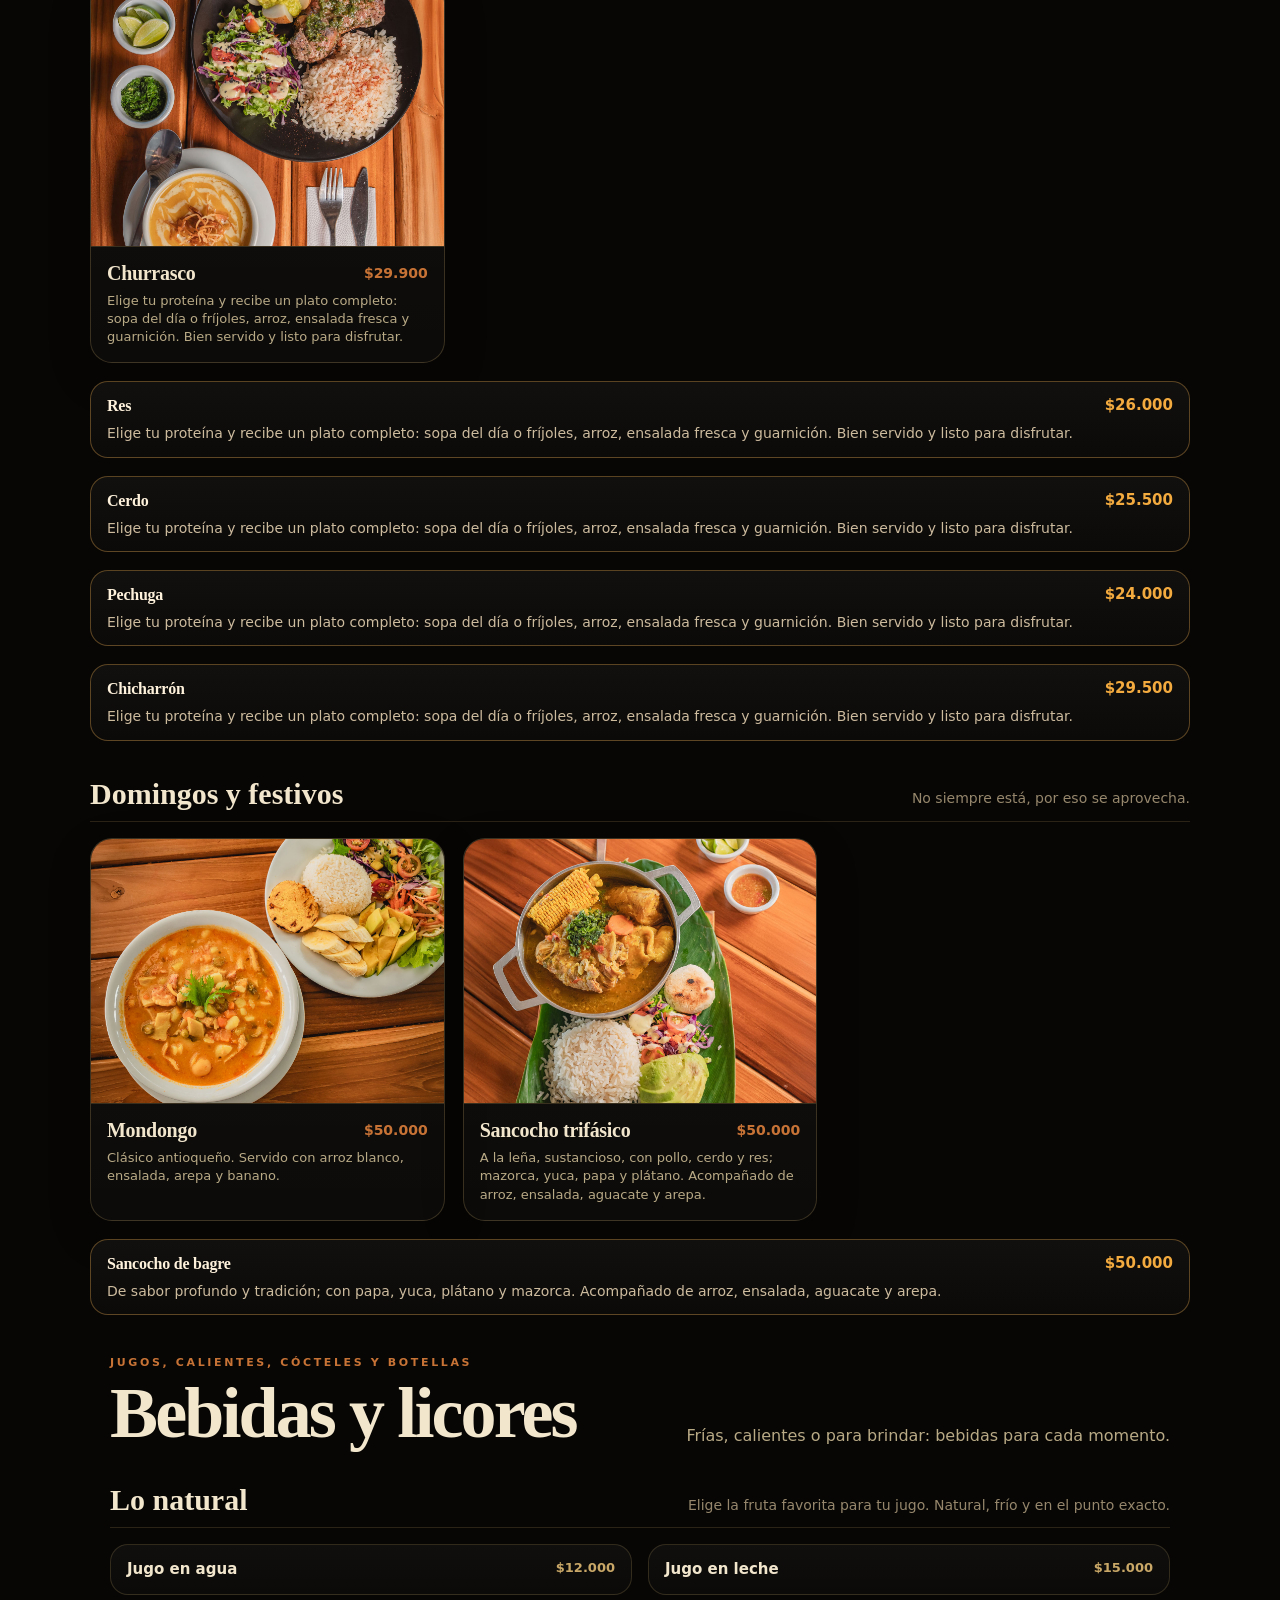
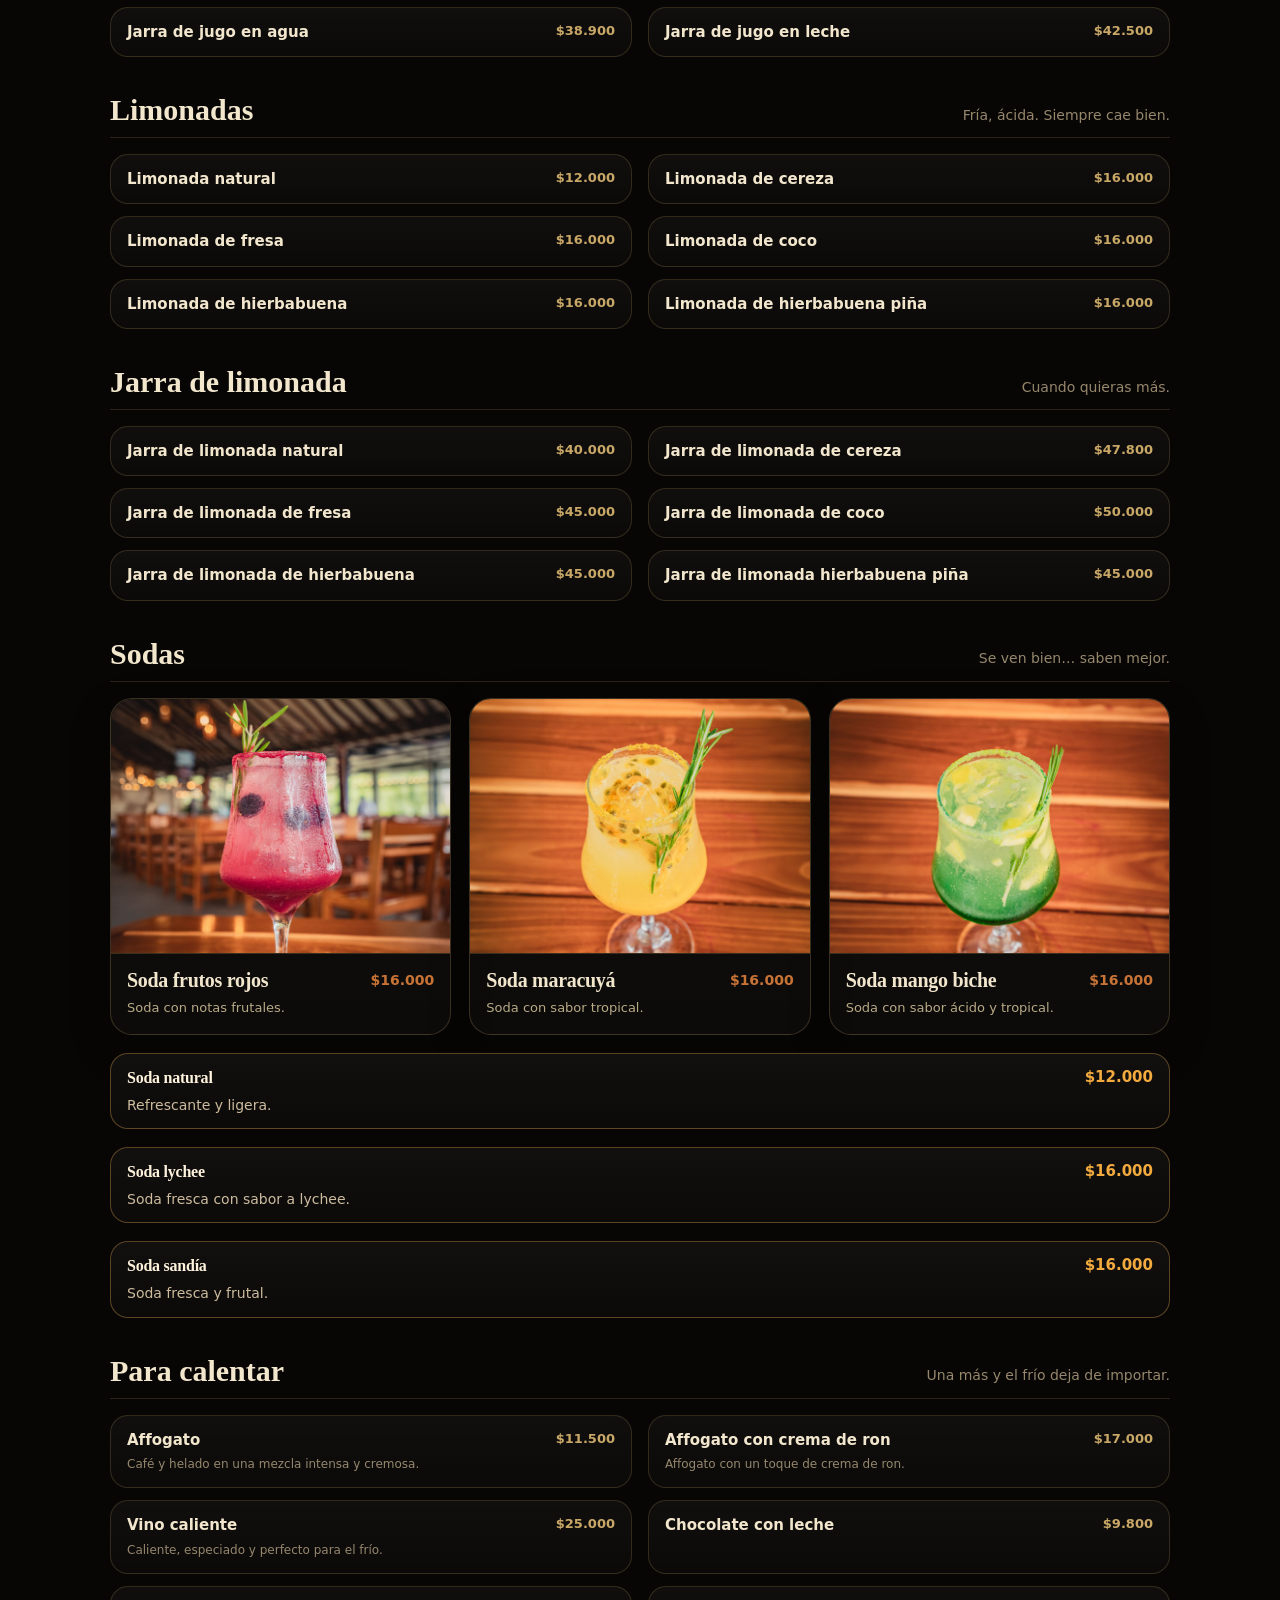
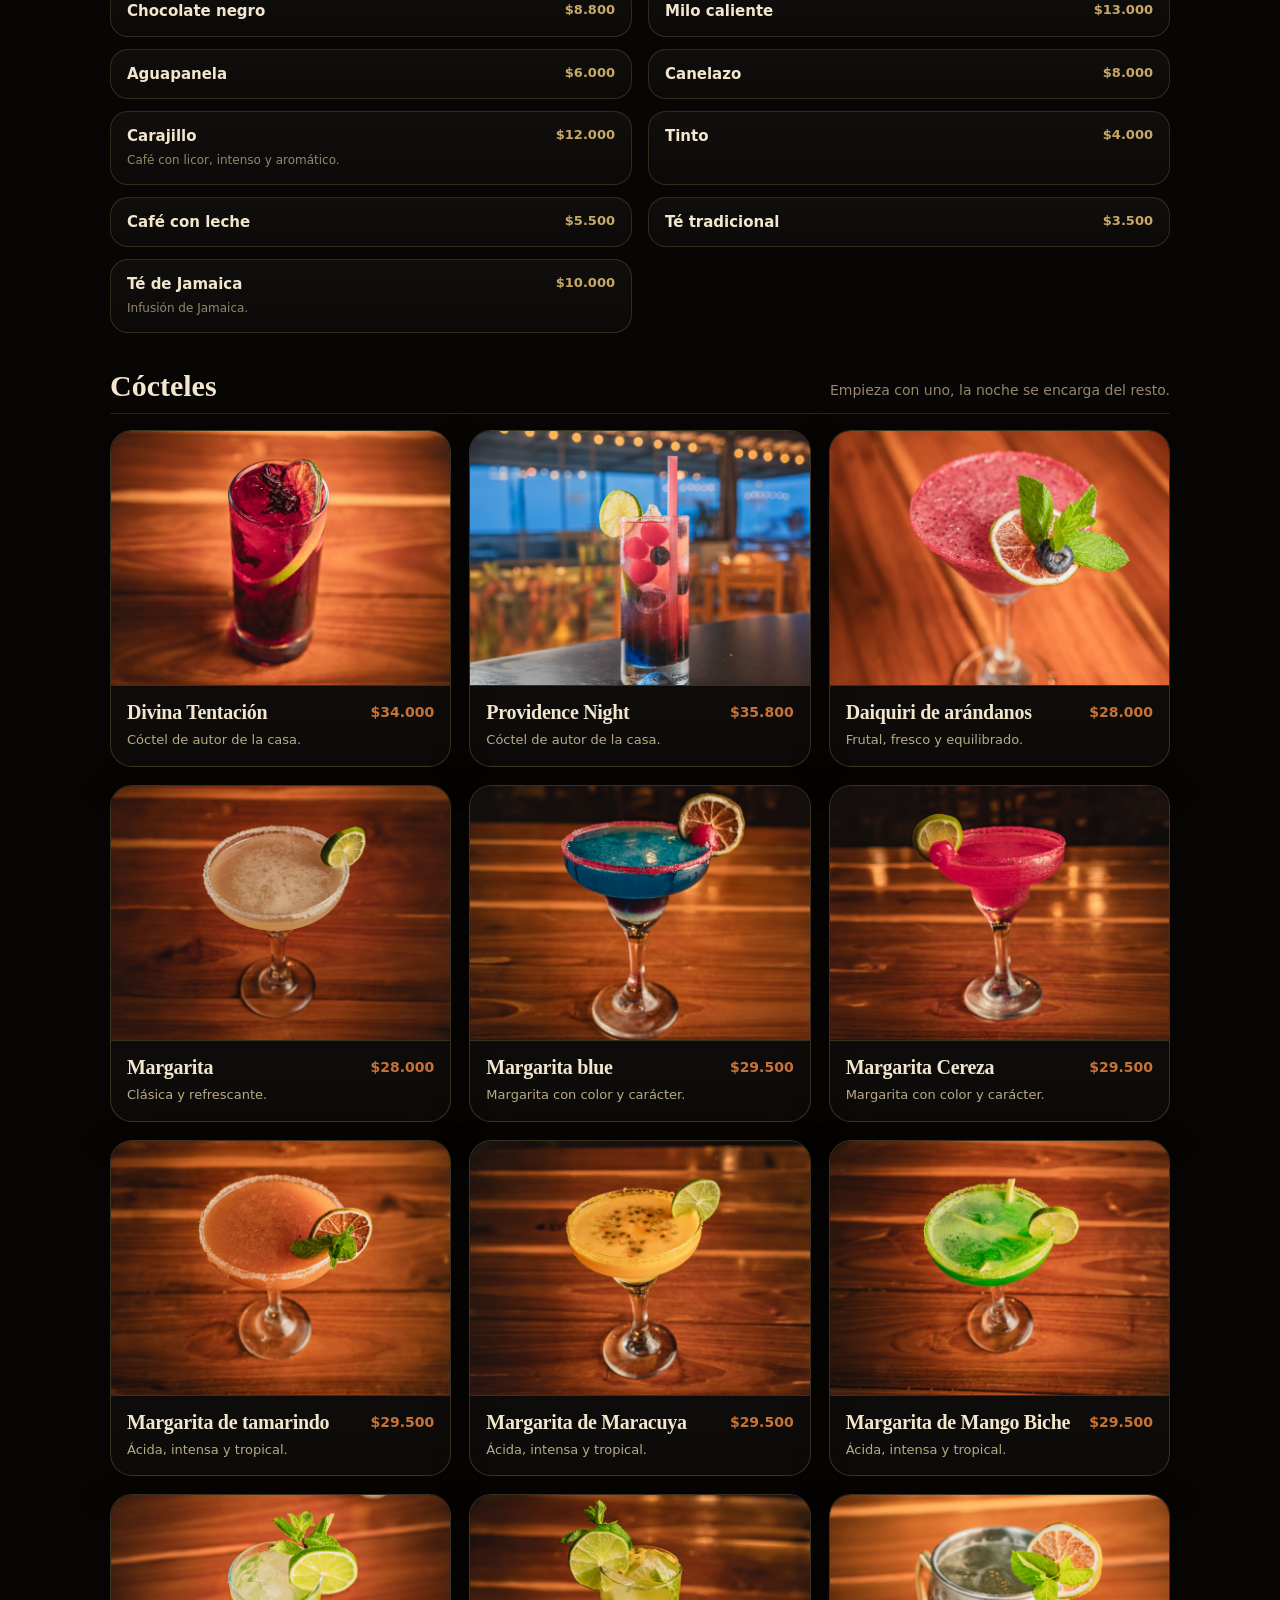
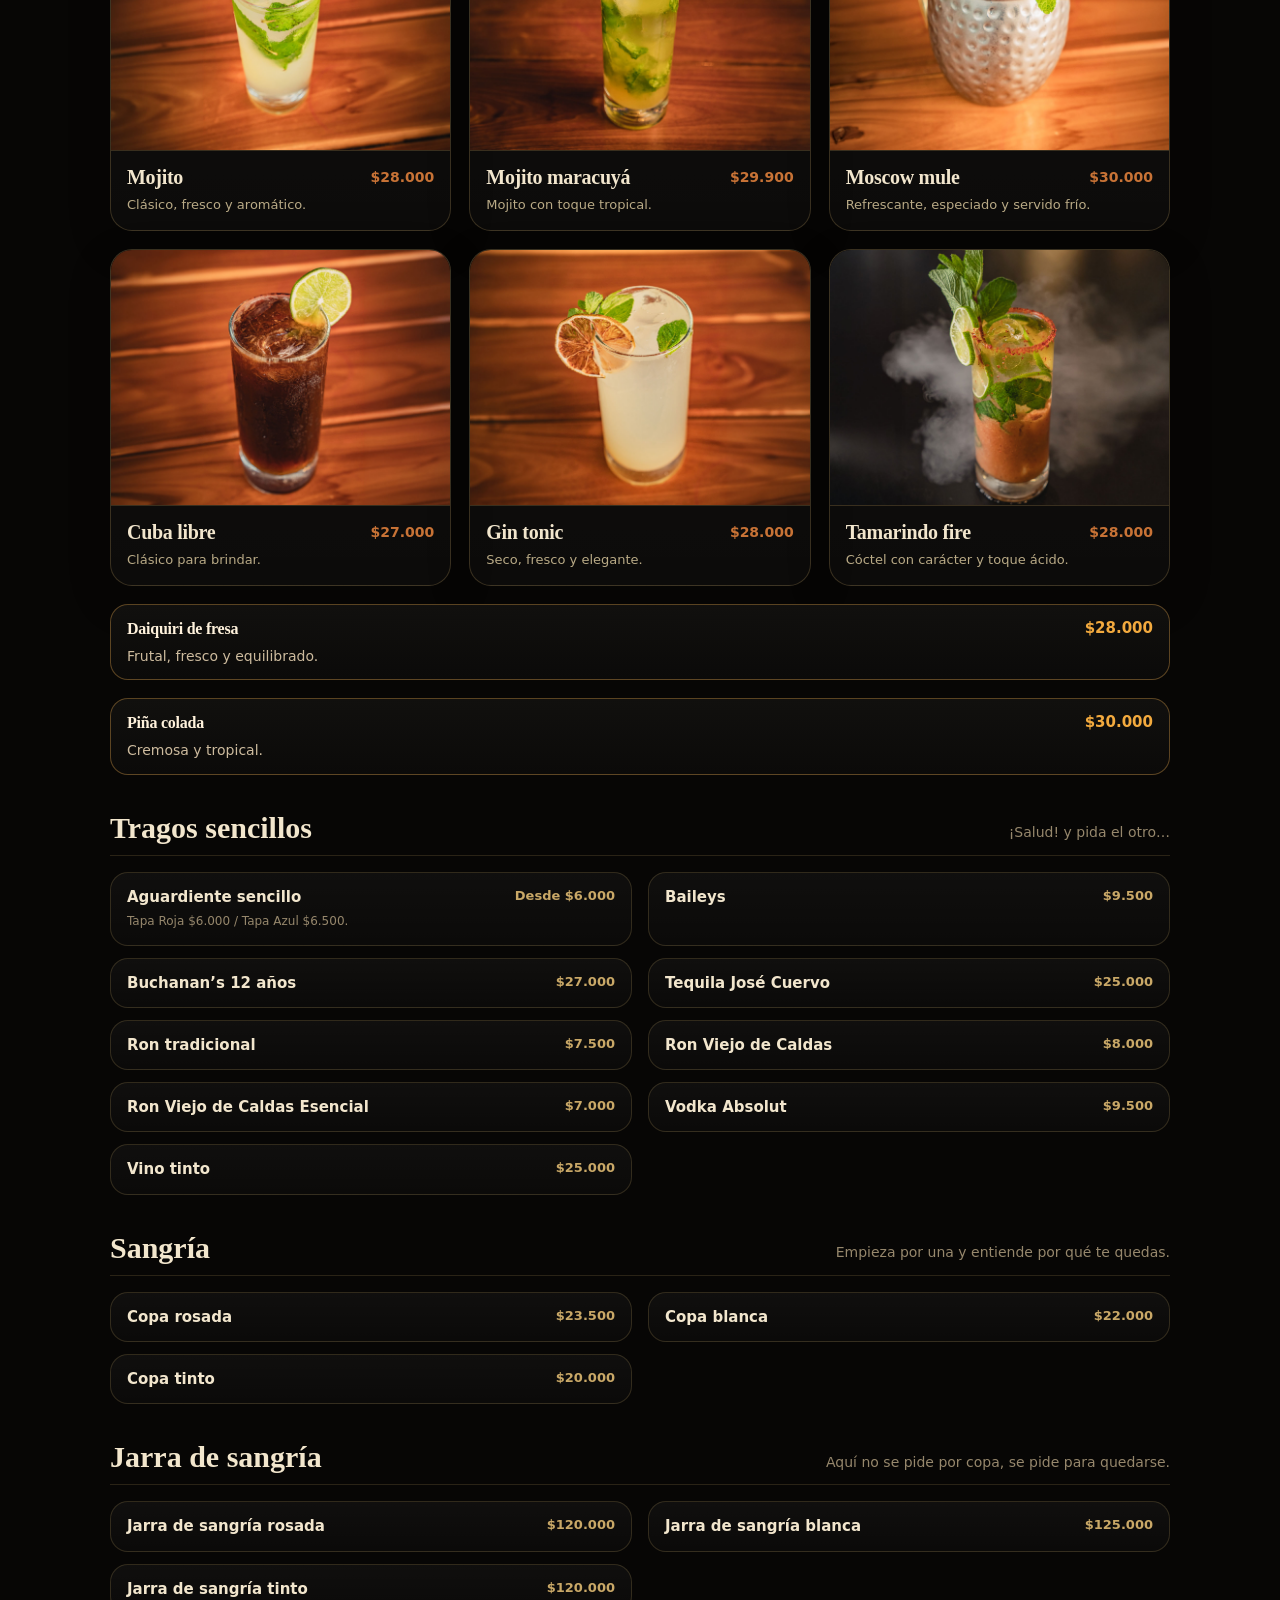
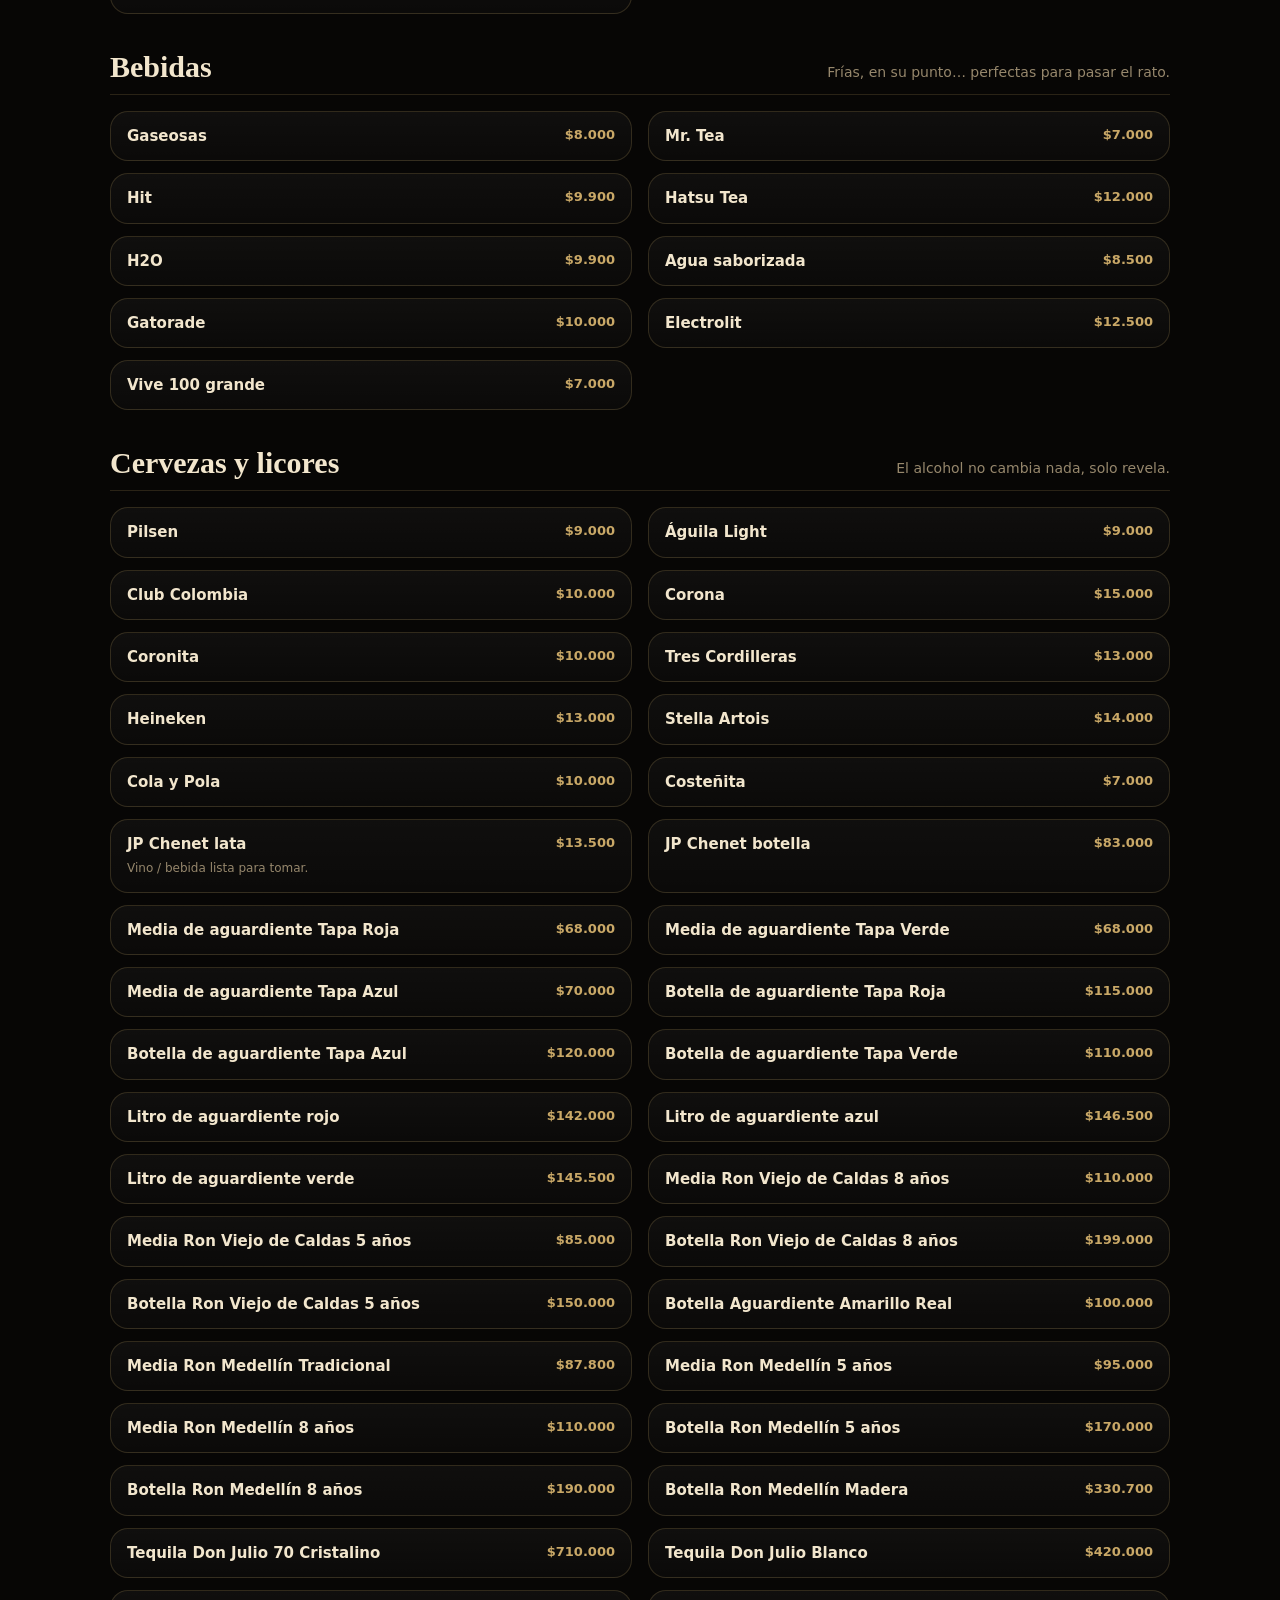
==== commit 9abef72e: "Update chatgpt.html" ====
--- a/menu.html
+++ b/menu.html
@@ -1,2026 +1,3229 @@
-<!doctype html>
+<!DOCTYPE html>
 <html lang="es">
-<head>
-  <meta charset="utf-8" />
-  <meta name="viewport" content="width=device-width, initial-scale=1" />
-  <title>Menú digital · La Divina Providencia</title>
-  <meta name="description" content="Carta completa de La Divina Providencia Parrilla Mirador organizada por categorías, con precios y espacios para fotografías." />
-  <meta name="theme-color" content="#070605" />
-  <link rel="icon" type="image/png" href="/assets/flavicon.png">
-  <link rel="apple-touch-icon" href="/assets/flavicon.png">
-  <link rel="preload" href="assets/logo.png" as="image" />
-  <link rel="stylesheet" href="styles.css" />
-</head>
-<body class="menu-page">
-  <a class="skip-link" href="#menu-content">Saltar al menú</a>
-  <header class="site-nav" data-site-nav><div class="nav-shell"><a class="brand" href="index.html" aria-label="La Divina Providencia - inicio"><img src="assets/logo.png" alt="La Divina Providencia Parrilla Mirador" /></a><nav class="main-actions" aria-label="Navegación principal"><a class="nav-link desktop-only" href="index.html">Inicio</a><a class="btn btn-wa" href="https://wa.me/573022882611?text=Hola%2C%20quiero%20hacer%20una%20reserva%20en%20La%20Divina%20Providencia." target="_blank" rel="noopener">WhatsApp</a></nav></div></header>
+ <head>
+  <meta charset="utf-8"/>
+  <meta content="width=device-width, initial-scale=1" name="viewport"/>
+  <title>
+   Menú digital · La Divina Providencia
+  </title>
+  <meta content="Carta completa de La Divina Providencia Parrilla Mirador organizada por categorías, con precios y espacios para fotografías." name="description"/>
+  <meta content="#070605" name="theme-color"/>
+  <link href="/assets/flavicon.png" rel="icon" type="image/png"/>
+  <link href="/assets/flavicon.png" rel="apple-touch-icon"/>
+  <link as="image" href="assets/logo.png" rel="preload"/>
+  <link href="styles.css" rel="stylesheet"/>
+  <style id="product-cards-no-image-styles">
+   /* =========================================================
+   TARJETAS DE PRODUCTOS SIN FOTOGRAFÍA
+   Estas tarjetas ya están ubicadas al final de cada .product-grid.
+   ========================================================= */
+.product-grid > .product-card.product-card--no-image {
+  grid-column: 1 / -1 !important;
+  width: 100% !important;
+  max-width: 100% !important;
+  min-width: 0 !important;
+  min-height: 0 !important;
+  height: auto !important;
+  flex: 0 0 100% !important;
+  display: block !important;
+  padding: 0 !important;
+  margin: 0 !important;
+  background: linear-gradient(180deg, #11100e 0%, #0b0a09 100%) !important;
+  border: 1px solid rgba(201, 146, 67, 0.42) !important;
+  border-radius: 18px !important;
+  overflow: hidden !important;
+  box-shadow: none !important;
+}
+
+.product-grid > .product-card.product-card--no-image .product-body {
+  display: block !important;
+  width: 100% !important;
+  min-height: 0 !important;
+  height: auto !important;
+  padding: 14px 16px 13px !important;
+  margin: 0 !important;
+  box-sizing: border-box !important;
+}
+
+.product-grid > .product-card.product-card--no-image .product-top {
+  display: flex !important;
+  align-items: flex-start !important;
+  justify-content: space-between !important;
+  gap: 20px !important;
+  width: 100% !important;
+  margin: 0 !important;
+}
+
+.product-grid > .product-card.product-card--no-image .product-top h3 {
+  margin: 0 !important;
+  color: #fff2dc !important;
+  font-size: 16px !important;
+  font-weight: 700 !important;
+  line-height: 1.25 !important;
+}
+
+.product-grid > .product-card.product-card--no-image .price {
+  flex: 0 0 auto !important;
+  margin: 0 !important;
+  color: #f3aa3e !important;
+  font-size: 15px !important;
+  font-weight: 700 !important;
+  line-height: 1.25 !important;
+  white-space: nowrap !important;
+}
+
+.product-grid > .product-card.product-card--no-image .product-body > p {
+  margin: 7px 0 0 !important;
+  color: #cdbb9e !important;
+  font-size: 14px !important;
+  line-height: 1.45 !important;
+}
+
+@media (max-width: 600px) {
+  .product-grid > .product-card.product-card--no-image {
+    border-radius: 16px !important;
+  }
+
+  .product-grid > .product-card.product-card--no-image .product-body {
+    padding: 13px 15px !important;
+  }
+
+  .product-grid > .product-card.product-card--no-image .product-top {
+    gap: 12px !important;
+  }
+
+  .product-grid > .product-card.product-card--no-image .product-top h3 {
+    font-size: 15px !important;
+  }
+
+  .product-grid > .product-card.product-card--no-image .price {
+    font-size: 14px !important;
+  }
+
+  .product-grid > .product-card.product-card--no-image .product-body > p {
+    font-size: 13px !important;
+  }
+}
+  </style>
+ </head>
+ <body class="menu-page">
+  <a class="skip-link" href="#menu-content">
+   Saltar al menú
+  </a>
+  <header class="site-nav" data-site-nav="">
+   <div class="nav-shell">
+    <a aria-label="La Divina Providencia - inicio" class="brand" href="index.html">
+     <img alt="La Divina Providencia Parrilla Mirador" src="assets/logo.png"/>
+    </a>
+    <nav aria-label="Navegación principal" class="main-actions">
+     <a class="nav-link desktop-only" href="index.html">
+      Inicio
+     </a>
+     <a class="btn btn-wa" href="https://wa.me/573022882611?text=Hola%2C%20quiero%20hacer%20una%20reserva%20en%20La%20Divina%20Providencia." rel="noopener" target="_blank">
+      WhatsApp
+     </a>
+    </nav>
+   </div>
+  </header>
   <main id="menu-content">
-    <section class="hero menu-hero" aria-labelledby="menu-title"><div class="container hero-grid menu-hero-grid"><div class="hero-copy"><span class="eyebrow">Explora la carta</span><h1 id="menu-title">Elige tu momento.</h1><p>Todos los productos organizados en cuatro categorías principales para ir directo a lo que buscas. Desayunos, platos para compartir, parrilla tradicional y bebidas para acompañar la vista.</p></div><figure class="visual-card hero-photo"><img src="assets/Mesa-Completa.jpg" alt="Espacio para foto de carta y parrilla"/></figure></div></section>
-    <nav class="quick-menu" id="quick-menu" aria-label="Accesos rápidos del menú"><div class="container quick-menu-scroll"><a class="quick-pill" href="#desayunos">Desayunos</a><a class="quick-pill" href="#para-compartir">Para compartir</a><a class="quick-pill" href="#parrilla-tradicion">Parrilla y tradición</a><a class="quick-pill" href="#bebidas-licores">Bebidas y licores</a></div></nav>
-    <section class="menu-list">
-      <section class="menu-category" id="desayunos"><div class="container"><span class="eyebrow">Para empezar con vista</span><div class="category-title-row"><h2>Desayunos</h2><p>Empezar el día aquí, con el aire de la montaña y buena mesa, te asegura que el resto del día será perfecto.</p></div>
-          <div class="menu-group" id="desayunos-base">
-            <div class="group-title-row"><p>Elige tu bebida: aguapanela, chocolate o café con leche.</p></div>
-            <div class="product-grid"><article class="product-card" id="calentao-con-chorizo-o-morcilla">
-      <div class="product-media">
-        <img loading="lazy" src="assets/Products/Calentado-morcilla.jpg" alt="Foto de Calentao’ con chorizo o morcilla" onerror="this.onerror=null;this.src='assets/product-placeholder.svg'">
+   <section aria-labelledby="menu-title" class="hero menu-hero">
+    <div class="container hero-grid menu-hero-grid">
+     <div class="hero-copy">
+      <span class="eyebrow">
+       Explora la carta
+      </span>
+      <h1 id="menu-title">
+       Elige tu momento.
+      </h1>
+      <p>
+       Todos los productos organizados en cuatro categorías principales para ir directo a lo que buscas. Desayunos, platos para compartir, parrilla tradicional y bebidas para acompañar la vista.
+      </p>
+     </div>
+     <figure class="visual-card hero-photo">
+      <img alt="Espacio para foto de carta y parrilla" src="assets/Mesa-Completa.jpg"/>
+     </figure>
+    </div>
+   </section>
+   <nav aria-label="Accesos rápidos del menú" class="quick-menu" id="quick-menu">
+    <div class="container quick-menu-scroll">
+     <a class="quick-pill" href="#desayunos">
+      Desayunos
+     </a>
+     <a class="quick-pill" href="#para-compartir">
+      Para compartir
+     </a>
+     <a class="quick-pill" href="#parrilla-tradicion">
+      Parrilla y tradición
+     </a>
+     <a class="quick-pill" href="#bebidas-licores">
+      Bebidas y licores
+     </a>
+    </div>
+   </nav>
+   <section class="menu-list">
+    <section class="menu-category" id="desayunos">
+     <div class="container">
+      <span class="eyebrow">
+       Para empezar con vista
+      </span>
+      <div class="category-title-row">
+       <h2>
+        Desayunos
+       </h2>
+       <p>
+        Empezar el día aquí, con el aire de la montaña y buena mesa, te asegura que el resto del día será perfecto.
+       </p>
       </div>
-      <div class="product-body">
-        
-        <div class="product-top">
-          <h3>Calentao’ con chorizo o morcilla</h3>
-          <strong class="price">$24.000</strong>
+      <div class="menu-group" id="desayunos-base">
+       <div class="group-title-row">
+        <p>
+         Elige tu bebida: aguapanela, chocolate o café con leche.
+        </p>
+       </div>
+       <div class="product-grid">
+        <article class="product-card" id="calentao-con-chorizo-o-morcilla">
+         <div class="product-media">
+          <img alt="Foto de Calentao’ con chorizo o morcilla" loading="lazy" onerror="this.onerror=null;this.src='assets/product-placeholder.svg'" src="assets/Products/Calentado-morcilla.jpg"/>
+         </div>
+         <div class="product-body">
+          <div class="product-top">
+           <h3>
+            Calentao’ con chorizo o morcilla
+           </h3>
+           <strong class="price">
+            $24.000
+           </strong>
+          </div>
+          <p>
+           Con huevo frito o revuelto, arepa con quesito y hogao, con proteína a elección: chorizo o morcilla.
+          </p>
+         </div>
+        </article>
+        <article class="product-card" id="calentao-con-res-chicharron-o-cerdo">
+         <div class="product-media">
+          <img alt="Foto de Calentao’ con res, chicharrón o cerdo" loading="lazy" onerror="this.onerror=null;this.src='assets/product-placeholder.svg'" src="assets/Products/calentao-con-res-chicharron-o-cerdo.jpg"/>
+         </div>
+         <div class="product-body">
+          <div class="product-top">
+           <h3>
+            Calentao’ con res, chicharrón o cerdo
+           </h3>
+           <strong class="price">
+            $26.000
+           </strong>
+          </div>
+          <p>
+           Con huevo frito o revuelto, arepa con quesito y hogao, con proteína a elección: res, chicharrón o cerdo.
+          </p>
+         </div>
+        </article>
+        <article class="product-card" id="huevos-a-la-cacerola">
+         <div class="product-media">
+          <img alt="Foto de Huevos a la cacerola" loading="lazy" onerror="this.onerror=null;this.src='assets/product-placeholder.svg'" src="assets/Products/Huevos-a-la-Cacerola.jpg"/>
+         </div>
+         <div class="product-body">
+          <div class="product-top">
+           <h3>
+            Huevos a la cacerola
+           </h3>
+           <strong class="price">
+            $15.900
+           </strong>
+          </div>
+          <p>
+           Tres huevos revueltos o fritos, gratinados con mozzarella y coronados con hogao. Acompañados de arepa de mote con mantequilla.
+          </p>
+         </div>
+        </article>
+        <article class="product-card product-card--no-image" id="arepa-de-mote-con-quesito-y-huevos">
+         <div class="product-body">
+          <div class="product-top">
+           <h3>
+            Arepa de mote con quesito y huevos
+           </h3>
+           <strong class="price">
+            $13.500
+           </strong>
+          </div>
+          <p>
+           Arepa de mote con quesito y huevos a tu elección: revueltos o con hogao.
+          </p>
+         </div>
+        </article>
+        <article class="product-card product-card--no-image" id="arepa-tela-con-mantequilla-y-quesito">
+         <div class="product-body">
+          <div class="product-top">
+           <h3>
+            Arepa tela con mantequilla y quesito
+           </h3>
+           <strong class="price">
+            $9.900
+           </strong>
+          </div>
+          <p>
+           Arepa tela con mantequilla y quesito.
+          </p>
+         </div>
+        </article>
+       </div>
+       <section class="menu-category" id="para-compartir">
+        <div class="container">
+         <span class="eyebrow">
+          Entradas, tardeo, infantil y antojos
+         </span>
+         <div class="category-title-row">
+          <h2>
+           Para compartir
+          </h2>
+          <p>
+           Entradas, antojos y platos al centro de la mesa. Ideales para abrir el apetito mientras contemplas la vista.
+          </p>
+         </div>
+         <div class="menu-group" id="mirar-y-picar">
+          <div class="group-title-row">
+           <h3>
+            Para mirar y picar
+           </h3>
+           <p>
+            Pide algo mientras decides… eso siempre funciona.
+           </p>
+          </div>
+          <div class="product-grid">
+           <article class="product-card" id="empanadas">
+            <div class="product-media">
+             <img alt="Foto de Empanadas" loading="lazy" onerror="this.onerror=null;this.src='assets/product-placeholder.svg'" src="assets/Products/empanadas.jpg"/>
+            </div>
+            <div class="product-body">
+             <div class="product-top">
+              <h3>
+               Empanadas
+              </h3>
+              <strong class="price">
+               $17.500
+              </strong>
+             </div>
+             <p>
+              Seis empanadas recién hechas: posta y papa. Doradas, calientes y servidas con ají de la casa.
+             </p>
+            </div>
+           </article>
+           <article class="product-card" id="empanadas-momposinas">
+            <div class="product-media">
+             <img alt="Foto de Empanadas Momposinas" loading="lazy" onerror="this.onerror=null;this.src='assets/product-placeholder.svg'" src="assets/Products/empanadas-momposinas.jpg"/>
+            </div>
+            <div class="product-body">
+             <div class="product-top">
+              <h3>
+               Empanadas Momposinas
+              </h3>
+              <strong class="price">
+               $33.000
+              </strong>
+             </div>
+             <p>
+              Seis empanadas doradas, con queso que se estira, acompañadas de mermelada artesanal de tomates cherry.
+             </p>
+            </div>
+           </article>
+           <article class="product-card" id="pataconada">
+            <div class="product-media">
+             <img alt="Foto de Pataconada" loading="lazy" onerror="this.onerror=null;this.src='assets/product-placeholder.svg'" src="assets/Products/pataconada.jpg"/>
+            </div>
+            <div class="product-body">
+             <div class="product-top">
+              <h3>
+               Pataconada
+              </h3>
+              <strong class="price">
+               $18.000
+              </strong>
+             </div>
+             <p>
+              Patacones crocantes, recién hechos y servidos calientes. Acompañados con guacamole y hogao.
+             </p>
+            </div>
+           </article>
+           <article class="product-card" id="panoleta-de-queso-mozzarella">
+            <div class="product-media">
+             <img alt="Foto de Pañoleta de queso mozzarella" loading="lazy" onerror="this.onerror=null;this.src='assets/product-placeholder.svg'" src="assets/Products/panoleta-de-queso-mozzarella.jpg"/>
+            </div>
+            <div class="product-body">
+             <div class="product-top">
+              <h3>
+               Pañoleta de queso mozzarella
+              </h3>
+              <strong class="price">
+               $28.500
+              </strong>
+             </div>
+             <p>
+              Apanadas en panko, doradas, crocantes y deliciosas. Acompañadas de una salsa de frutos rojos.
+             </p>
+            </div>
+           </article>
+           <article class="product-card" id="arepa-de-queso">
+            <div class="product-media">
+             <img alt="Foto de Arepa de queso" loading="lazy" onerror="this.onerror=null;this.src='assets/product-placeholder.svg'" src="assets/Products/Arepa-de-Queso.jpg"/>
+            </div>
+            <div class="product-body">
+             <div class="product-top">
+              <h3>
+               Arepa de queso
+              </h3>
+              <strong class="price">
+               $20.000
+              </strong>
+             </div>
+             <p>
+              Dorada, caliente y con queso que se funde al primer mordisco.
+             </p>
+            </div>
+           </article>
+           <article class="product-card" id="ceviche-mixto">
+            <div class="product-media">
+             <img alt="Foto de Ceviche mixto" loading="lazy" onerror="this.onerror=null;this.src='assets/product-placeholder.svg'" src="assets/Products/ceviche-mixto.jpg"/>
+            </div>
+            <div class="product-body">
+             <div class="product-top">
+              <h3>
+               Ceviche mixto
+              </h3>
+              <strong class="price">
+               $38.500
+              </strong>
+             </div>
+             <p>
+              Chicharrón y chorizo artesanal en una mezcla acevichada de cebolla morada, pimentón, cilantro, mango y ají. Con chips de plátano y guacamole.
+             </p>
+            </div>
+           </article>
+           <article class="product-card" id="julianas-de-chicharron">
+            <div class="product-media">
+             <img alt="Foto de Julianas de chicharrón" loading="lazy" onerror="this.onerror=null;this.src='assets/product-placeholder.svg'" src="assets/Products/Julianas-de-Chicharron.jpg"/>
+            </div>
+            <div class="product-body">
+             <div class="product-top">
+              <h3>
+               Julianas de chicharrón
+              </h3>
+              <strong class="price">
+               $36.800
+              </strong>
+             </div>
+             <p>
+              Julianas de chicharrón, doradas y crocantes, acompañadas de patacones y guacamole.
+             </p>
+            </div>
+           </article>
+           <article class="product-card" id="tocino-la-divina">
+            <div class="product-media">
+             <img alt="Foto de Tocino La Divina" loading="lazy" onerror="this.onerror=null;this.src='assets/product-placeholder.svg'" src="assets/Products/Tocino-la-Divina.jpg"/>
+            </div>
+            <div class="product-body">
+             <div class="product-top">
+              <h3>
+               Tocino La Divina
+              </h3>
+              <strong class="price">
+               $45.000
+              </strong>
+             </div>
+             <p>
+              Tocino dorado y crocante, servido con arepa caliente, papa criolla y guacamole.
+             </p>
+            </div>
+           </article>
+           <article class="product-card" id="Chinchulines">
+            <div class="product-media">
+             <img alt="Foto de Chinchulines" loading="lazy" onerror="this.onerror=null;this.src='assets/product-placeholder.svg'" src="assets/Products/Chinchulines.jpg"/>
+            </div>
+            <div class="product-body">
+             <div class="product-top">
+              <h3>
+               Chinchulines (Chunchurria)
+              </h3>
+              <strong class="price">
+               $40.000
+              </strong>
+             </div>
+             <p>
+              Chunchurria al punto crocante, acompañada de papa criolla, arepa de mote y guacamole.
+             </p>
+            </div>
+           </article>
+           <article class="product-card product-card--no-image" id="papas-con-pulled-pork">
+            <div class="product-body">
+             <div class="product-top">
+              <h3>
+               Papas con pulled pork
+              </h3>
+              <strong class="price">
+               $45.000
+              </strong>
+             </div>
+             <p>
+              Base de papas a la francesa coronadas con cerdo desmechado de cocción lenta, guacamole, pico de gallo, sour cream y salsas de la casa.
+             </p>
+            </div>
+           </article>
+          </div>
+         </div>
+         <div class="menu-group" id="para-tardear">
+          <div class="group-title-row">
+           <h3>
+            Para tardear
+           </h3>
+           <p>
+            Pide algo más, el atardecer apenas empieza.
+           </p>
+          </div>
+          <div class="product-grid">
+           <article class="product-card" id="arepa-de-chocolo-rellena">
+            <div class="product-media">
+             <img alt="Foto de Arepa de chócolo rellena" loading="lazy" onerror="this.onerror=null;this.src='assets/product-placeholder.svg'" src="assets/Products/arepa-de-chocolo-rellena.jpg"/>
+            </div>
+            <div class="product-body">
+             <div class="product-top">
+              <h3>
+               Arepa de chócolo rellena
+              </h3>
+              <strong class="price">
+               $14.800
+              </strong>
+             </div>
+             <p>
+              Rellena con queso mozzarella, servida con quesito y mantequilla.
+             </p>
+            </div>
+           </article>
+           <article class="product-card" id="arepa-de-chocolo-tradicional">
+            <div class="product-media">
+             <img alt="Foto de Arepa de chócolo tradicional" loading="lazy" onerror="this.onerror=null;this.src='assets/product-placeholder.svg'" src="assets/Products/arepa-de-chocolo-tradicional.jpg"/>
+            </div>
+            <div class="product-body">
+             <div class="product-top">
+              <h3>
+               Arepa de chócolo tradicional
+              </h3>
+              <strong class="price">
+               $13.800
+              </strong>
+             </div>
+             <p>
+              Servida con mantequilla y quesito.
+             </p>
+            </div>
+           </article>
+           <article class="product-card" id="migao-la-divina">
+            <div class="product-media">
+             <img alt="Foto de Migao La Divina" loading="lazy" onerror="this.onerror=null;this.src='assets/product-placeholder.svg'" src="assets/Products/Migao-la-Divina.jpg"/>
+            </div>
+            <div class="product-body">
+             <div class="product-top">
+              <h3>
+               Migao La Divina
+              </h3>
+              <strong class="price">
+               $27.800
+              </strong>
+             </div>
+             <p>
+              Mezcla de pan suave, tostada, galletas ducales, galletas saltín y almojábana; con quesito, queso mozzarella y coronado con masmelos. Se acompaña de chocolate caliente vertido en mesa.
+             </p>
+            </div>
+           </article>
+           <article class="product-card" id="migao-de-la-abuela">
+            <div class="product-media">
+             <img alt="Foto de Migao de la abuela" loading="lazy" onerror="this.onerror=null;this.src='assets/product-placeholder.svg'" src="assets/Products/migao-de-la-abuela.jpg"/>
+            </div>
+            <div class="product-body">
+             <div class="product-top">
+              <h3>
+               Migao de la abuela
+              </h3>
+              <strong class="price">
+               $25.000
+              </strong>
+             </div>
+             <p>
+              Pan suave, tostadas y galletas saltín, integrados con quesito y queso mozzarella en una preparación cálida y tradicional. Se acompaña de chocolate caliente vertido en mesa.
+             </p>
+            </div>
+           </article>
+           <article class="product-card" id="migao-chocolo">
+            <div class="product-media">
+             <img alt="Foto de Migao chócolo" loading="lazy" onerror="this.onerror=null;this.src='assets/product-placeholder.svg'" src="assets/Products/migao-chocolo.jpg"/>
+            </div>
+            <div class="product-body">
+             <div class="product-top">
+              <h3>
+               Migao chócolo
+              </h3>
+              <strong class="price">
+               $25.000
+              </strong>
+             </div>
+             <p>
+              Tostadas, pan y galletas ducales que se mezclan con arepa de chócolo desmenuzada, quesito y queso mozzarella. Se acompaña de chocolate caliente vertido en mesa.
+             </p>
+            </div>
+           </article>
+           <article class="product-card" id="colada-de-la-abuela">
+            <div class="product-media">
+             <img alt="Foto de Colada de la abuela" loading="lazy" onerror="this.onerror=null;this.src='assets/product-placeholder.svg'" src="assets/Products/Colada-de-la-Abuela.jpg"/>
+            </div>
+            <div class="product-body">
+             <div class="product-top">
+              <h3>
+               Colada de la abuela
+              </h3>
+              <strong class="price">
+               $20.000
+              </strong>
+             </div>
+             <p>
+              Clásica y tradicional colada de maizena con aroma sutil a canela, característico de las abuelas. Acompañada de quesito, tostadas y galletas saltín.
+             </p>
+            </div>
+           </article>
+           <article class="product-card product-card--no-image" id="chorizo-de-la-casa">
+            <div class="product-body">
+             <div class="product-top">
+              <h3>
+               Chorizo de la casa
+              </h3>
+              <strong class="price">
+               $30.000
+              </strong>
+             </div>
+             <p>
+              Acompañado de arepa tradicional 100% de maíz con queso mozzarella y papas a la francesa.
+             </p>
+            </div>
+           </article>
+           <article class="product-card product-card--no-image" id="morcilla-de-la-casa">
+            <div class="product-body">
+             <div class="product-top">
+              <h3>
+               Morcilla de la casa
+              </h3>
+              <strong class="price">
+               $24.000
+              </strong>
+             </div>
+             <p>
+              Acompañada de arepa tradicional 100% de maíz con queso mozzarella y papas a la francesa.
+             </p>
+            </div>
+           </article>
+           <article class="product-card product-card--no-image" id="chicharron-de-la-casa">
+            <div class="product-body">
+             <div class="product-top">
+              <h3>
+               Chicharrón de la casa
+              </h3>
+              <strong class="price">
+               $35.000
+              </strong>
+             </div>
+             <p>
+              Acompañado de arepa tradicional 100% de maíz con queso mozzarella y papas a la francesa.
+             </p>
+            </div>
+           </article>
+          </div>
+         </div>
+         <div class="menu-group" id="comida-rapida">
+          <div class="group-title-row">
+           <h3>
+            Comida rápida
+           </h3>
+           <p>
+            Pídelo, igual vas a querer más.
+           </p>
+          </div>
+          <div class="product-grid">
+           <article class="product-card" id="hamburguesa-clasica">
+            <div class="product-media">
+             <img alt="Foto de Hamburguesa clásica" loading="lazy" onerror="this.onerror=null;this.src='assets/product-placeholder.svg'" src="assets/Products/hamburguesa-clasica.jpg"/>
+            </div>
+            <div class="product-body">
+             <div class="product-top">
+              <h3>
+               Hamburguesa clásica
+              </h3>
+              <strong class="price">
+               $39.500
+              </strong>
+             </div>
+             <p>
+              Carne de res de 160 g en pan brioche tipo pretzel, con cheddar, tocineta, lechuga, tomate y pepinillos, terminada con salsa de la casa. Acompañada de papas a la francesa.
+             </p>
+            </div>
+           </article>
+           <article class="product-card" id="hamburguesa-de-la-casa">
+            <div class="product-media">
+             <img alt="Foto de Hamburguesa de la casa" loading="lazy" onerror="this.onerror=null;this.src='assets/product-placeholder.svg'" src="assets/Products/Hamburguesa-de-la-Casa.jpg"/>
+            </div>
+            <div class="product-body">
+             <div class="product-top">
+              <h3>
+               Hamburguesa de la casa
+              </h3>
+              <strong class="price">
+               $40.000
+              </strong>
+             </div>
+             <p>
+              Carne de res de 160 g en pan brioche tipo pretzel, con salsa de la casa, lechuga, tomate, cebollas rostizadas, queso mozzarella apanado, tocineta y mermelada de frutos amarillos. Acompañada de papas a la francesa.
+             </p>
+            </div>
+           </article>
+           <article class="product-card" id="hamburguesa-smash">
+            <div class="product-media">
+             <img alt="Foto de Hamburguesa smash" loading="lazy" onerror="this.onerror=null;this.src='assets/product-placeholder.svg'" src="assets/Products/hamburguesa-smash.jpg"/>
+            </div>
+            <div class="product-body">
+             <div class="product-top">
+              <h3>
+               Hamburguesa smash
+              </h3>
+              <strong class="price">
+               $38.800
+              </strong>
+             </div>
+             <p>
+              Doble carne de res de 80 g en pan brioche tipo pretzel, mermelada de tocineta, queso cheddar, queso mozzarella y salsa de la casa. Acompañada de papas a la francesa.
+             </p>
+            </div>
+           </article>
+           <article class="product-card" id="chuzo-de-pollo">
+            <div class="product-media">
+             <img alt="Foto de Chuzo de pollo" loading="lazy" onerror="this.onerror=null;this.src='assets/product-placeholder.svg'" src="assets/Products/chuzo-de-pollo.jpg"/>
+            </div>
+            <div class="product-body">
+             <div class="product-top">
+              <h3>
+               Chuzo de pollo
+              </h3>
+              <strong class="price">
+               $32.000
+              </strong>
+             </div>
+             <p>
+              En BBQ y chimichurri, acompañado de papas a la francesa y ensalada fresca.
+             </p>
+            </div>
+           </article>
+           <article class="product-card" id="salchipapa-especial">
+            <div class="product-media">
+             <img alt="Foto de Salchipapa especial" loading="lazy" onerror="this.onerror=null;this.src='assets/product-placeholder.svg'" src="assets/Products/salchipapa-especial.jpg"/>
+            </div>
+            <div class="product-body">
+             <div class="product-top">
+              <h3>
+               Salchipapa especial
+              </h3>
+              <strong class="price">
+               $28.500
+              </strong>
+             </div>
+             <p>
+              Con queso mozzarella y tocineta en BBQ de la casa.
+             </p>
+            </div>
+           </article>
+          </div>
+         </div>
+         <div class="menu-group" id="menu-infantil">
+          <div class="group-title-row">
+           <h3>
+            Menú infantil
+           </h3>
+           <p>
+            Hecho para manos pequeñas y antojos grandes.
+           </p>
+          </div>
+          <div class="product-grid">
+           <article class="product-card" id="salchipapas">
+            <div class="product-media">
+             <img alt="Foto de Salchipapas" loading="lazy" onerror="this.onerror=null;this.src='assets/product-placeholder.svg'" src="assets/Products/salchipapas.jpg"/>
+            </div>
+            <div class="product-body">
+             <div class="product-top">
+              <h3>
+               Salchipapas
+              </h3>
+              <strong class="price">
+               $15.000
+              </strong>
+             </div>
+             <p>
+              Papas doradas y crujientes acompañadas de salchicha. Sencillas, sabrosas y siempre favoritas.
+             </p>
+            </div>
+           </article>
+           <article class="product-card" id="chicken-finger">
+            <div class="product-media">
+             <img alt="Foto de Chicken finger" loading="lazy" onerror="this.onerror=null;this.src='assets/product-placeholder.svg'" src="assets/Products/chicken-finger.jpg"/>
+            </div>
+            <div class="product-body">
+             <div class="product-top">
+              <h3>
+               Chicken finger
+              </h3>
+              <strong class="price">
+               $25.000
+              </strong>
+             </div>
+             <p>
+              Deditos de pollo apanados, acompañados de papas a la francesa. Servidos en una porción pensada para los más pequeños.
+             </p>
+            </div>
+           </article>
+           <article class="product-card" id="mini-burger">
+            <div class="product-media">
+             <img alt="Foto de Mini burger" loading="lazy" onerror="this.onerror=null;this.src='assets/product-placeholder.svg'" src="assets/Products/Mini-Burger.jpg"/>
+            </div>
+            <div class="product-body">
+             <div class="product-top">
+              <h3>
+               Mini burger
+              </h3>
+              <strong class="price">
+               $22.000
+              </strong>
+             </div>
+             <p>
+              Carne de res de 80 g con queso mozzarella y tocineta. Acompañada de papas a la francesa.
+             </p>
+            </div>
+           </article>
+          </div>
+          <section class="menu-category" id="parrilla-tradicion">
+           <div class="container">
+            <span class="eyebrow">
+             Platos fuertes, leña y especiales
+            </span>
+            <div class="category-title-row">
+             <h2>
+              Parrilla y tradición
+             </h2>
+             <p>
+              El punto exacto. El sabor de siempre.
+             </p>
+            </div>
+            <div class="menu-group" id="a-la-parrilla">
+             <div class="group-title-row">
+              <h3>
+               A la parrilla
+              </h3>
+              <p>
+               Todos los platos vienen acompañados con ensalada y elección de papa francesa, papa criolla o papa al vapor.
+              </p>
+             </div>
+             <div class="product-grid">
+              <article class="product-card" id="pechuga-a-la-parrilla-300-g">
+               <div class="product-media">
+                <img alt="Foto de Pechuga a la parrilla 300 g" loading="lazy" onerror="this.onerror=null;this.src='assets/product-placeholder.svg'" src="assets/Products/pechuga-a-la-parrilla-300-g.jpg"/>
+               </div>
+               <div class="product-body">
+                <div class="product-top">
+                 <h3>
+                  Pechuga a la parrilla 300 g
+                 </h3>
+                 <strong class="price">
+                  $40.000
+                 </strong>
+                </div>
+                <p>
+                 Jugosa pechuga a la parrilla, servida con acompañamientos de la casa.
+                </p>
+               </div>
+              </article>
+              <article class="product-card" id="churrasco-300-g">
+               <div class="product-media">
+                <img alt="Foto de Churrasco 300 g" loading="lazy" onerror="this.onerror=null;this.src='assets/product-placeholder.svg'" src="assets/Products/Churrasco.jpg"/>
+               </div>
+               <div class="product-body">
+                <div class="product-top">
+                 <h3>
+                  Churrasco 300 g
+                 </h3>
+                 <strong class="price">
+                  $65.000
+                 </strong>
+                </div>
+                <p>
+                 Corte clásico, tierno y jugoso, preparado a la parrilla.
+                </p>
+               </div>
+              </article>
+              <article class="product-card" id="picada-para-2-o-3-personas">
+               <div class="product-media">
+                <img alt="Foto de Picada para 2 o 3 personas" loading="lazy" onerror="this.onerror=null;this.src='assets/product-placeholder.svg'" src="assets/Products/Picada.jpg"/>
+               </div>
+               <div class="product-body">
+                <div class="product-top">
+                 <h3>
+                  Picada para 2 o 3 personas
+                 </h3>
+                 <strong class="price">
+                  $98.000
+                 </strong>
+                </div>
+                <p>
+                 Selección generosa para compartir alrededor de la mesa.
+                </p>
+               </div>
+              </article>
+              <article class="product-card" id="punta-de-anca-300-g">
+               <div class="product-media">
+                <img alt="Foto de Punta de anca 300 g" loading="lazy" onerror="this.onerror=null;this.src='assets/product-placeholder.svg'" src="assets/Products/punta-de-anca-300-g.jpg"/>
+               </div>
+               <div class="product-body">
+                <div class="product-top">
+                 <h3>
+                  Punta de anca 300 g
+                 </h3>
+                 <strong class="price">
+                  $65.000
+                 </strong>
+                </div>
+                <p>
+                 Sabor intenso y textura perfecta, preparada al punto.
+                </p>
+               </div>
+              </article>
+              <article class="product-card" id="solomito-300-g">
+               <div class="product-media">
+                <img alt="Foto de Solomito 300 g" loading="lazy" onerror="this.onerror=null;this.src='assets/product-placeholder.svg'" src="assets/Products/solomito-300-g.jpg"/>
+               </div>
+               <div class="product-body">
+                <div class="product-top">
+                 <h3>
+                  Solomito 300 g
+                 </h3>
+                 <strong class="price">
+                  $49.900
+                 </strong>
+                </div>
+                <p>
+                 Corte suave y jugoso, ideal para quienes prefieren una carne tierna.
+                </p>
+               </div>
+              </article>
+              <article class="product-card" id="costilla-bbq-300-g">
+               <div class="product-media">
+                <img alt="Foto de Costilla BBQ 300 g" loading="lazy" onerror="this.onerror=null;this.src='assets/product-placeholder.svg'" src="assets/Products/costilla-bbq-300-g.jpg"/>
+               </div>
+               <div class="product-body">
+                <div class="product-top">
+                 <h3>
+                  Costilla BBQ 300 g
+                 </h3>
+                 <strong class="price">
+                  $58.500
+                 </strong>
+                </div>
+                <p>
+                 Costilla bañada en BBQ de la casa, con cocción lenta y sabor profundo.
+                </p>
+               </div>
+              </article>
+              <article class="product-card" id="canon-de-cerdo-300-g">
+               <div class="product-media">
+                <img alt="Foto de Cañón de cerdo 300 g" loading="lazy" onerror="this.onerror=null;this.src='assets/product-placeholder.svg'" src="assets/Products/canon-de-cerdo-300-g.jpg"/>
+               </div>
+               <div class="product-body">
+                <div class="product-top">
+                 <h3>
+                  Cañón de cerdo 300 g
+                 </h3>
+                 <strong class="price">
+                  $41.800
+                 </strong>
+                </div>
+                <p>
+                 Cerdo jugoso a la parrilla, servido con acompañamientos.
+                </p>
+               </div>
+              </article>
+              <article class="product-card product-card--no-image" id="costichi-280-g">
+               <div class="product-body">
+                <div class="product-top">
+                 <h3>
+                  CostiChi 280 g
+                 </h3>
+                 <strong class="price">
+                  $40.800
+                 </strong>
+                </div>
+                <p>
+                 Combinación contundente de costilla y chicharrón, pensada para antojos grandes.
+                </p>
+               </div>
+              </article>
+              <article class="product-card product-card--no-image" id="salmon-a-la-parrilla-250-g">
+               <div class="product-body">
+                <div class="product-top">
+                 <h3>
+                  Salmón a la parrilla 250 g
+                 </h3>
+                 <strong class="price">
+                  $65.000
+                 </strong>
+                </div>
+                <p>
+                 Salmón a la parrilla con textura suave y sabor equilibrado.
+                </p>
+               </div>
+              </article>
+             </div>
+            </div>
+            <div class="menu-group" id="a-lena">
+             <div class="group-title-row">
+              <h3>
+               A leña
+              </h3>
+              <p>
+               Recuerdos en la mesa.
+              </p>
+             </div>
+             <div class="product-grid">
+              <article class="product-card" id="bandeja-tipica">
+               <div class="product-media">
+                <img alt="Foto de Bandeja típica" loading="lazy" onerror="this.onerror=null;this.src='assets/product-placeholder.svg'" src="assets/Products/Bandeja-Tipica.jpg"/>
+               </div>
+               <div class="product-body">
+                <div class="product-top">
+                 <h3>
+                  Bandeja típica
+                 </h3>
+                 <strong class="price">
+                  $55.000
+                 </strong>
+                </div>
+                <p>
+                 Clásica bandeja con fríjoles, arroz y carnes tradicionales —chicharrón, chorizo, morcilla y carne molida—, complementada con huevo, maduro, aguacate y hogao.
+                </p>
+               </div>
+              </article>
+              <article class="product-card" id="cazuela-de-frijoles">
+               <div class="product-media">
+                <img alt="Foto de Cazuela de fríjoles" loading="lazy" onerror="this.onerror=null;this.src='assets/product-placeholder.svg'" src="assets/Products/cazuela-de-frijoles.jpg"/>
+               </div>
+               <div class="product-body">
+                <div class="product-top">
+                 <h3>
+                  Cazuela de fríjoles
+                 </h3>
+                 <strong class="price">
+                  $45.000
+                 </strong>
+                </div>
+                <p>
+                 Cazuela de fríjoles servida con chicharrón crocante y chorizo, acompañada de maduro dorado, maíz y hogao. Se presenta con arroz blanco, arepa y aguacate.
+                </p>
+               </div>
+              </article>
+              <article class="product-card" id="posta-sudada">
+               <div class="product-media">
+                <img alt="Foto de Posta sudada" loading="lazy" onerror="this.onerror=null;this.src='assets/product-placeholder.svg'" src="assets/Products/posta-sudada.jpg"/>
+               </div>
+               <div class="product-body">
+                <div class="product-top">
+                 <h3>
+                  Posta sudada
+                 </h3>
+                 <strong class="price">
+                  $49.500
+                 </strong>
+                </div>
+                <p>
+                 Con yuca y papa en su cocción. Acompañada de arroz blanco, ensalada fresca, aguacate y arepa.
+                </p>
+               </div>
+              </article>
+              <article class="product-card product-card--no-image" id="lengua-sudada">
+               <div class="product-body">
+                <div class="product-top">
+                 <h3>
+                  Lengua sudada
+                 </h3>
+                 <strong class="price">
+                  $47.900
+                 </strong>
+                </div>
+                <p>
+                 Suave y bien lograda. Servida con sus acompañantes tradicionales: yuca, papa, arroz, ensalada, aguacate y arepa.
+                </p>
+               </div>
+              </article>
+             </div>
+            </div>
+            <div class="menu-group" id="la-mesa-hoy">
+             <div class="group-title-row">
+              <h3>
+               La mesa hoy
+              </h3>
+              <p>
+               De lunes a viernes. Sin vueltas. Sin dudas. Solo un buen plato.
+              </p>
+             </div>
+             <div class="product-grid">
+              <article class="product-card" id="churrasco">
+               <div class="product-media">
+                <img alt="Foto de Churrasco" loading="lazy" onerror="this.onerror=null;this.src='assets/product-placeholder.svg'" src="assets/Products/Menú-del-día.jpg"/>
+               </div>
+               <div class="product-body">
+                <div class="product-top">
+                 <h3>
+                  Churrasco
+                 </h3>
+                 <strong class="price">
+                  $29.900
+                 </strong>
+                </div>
+                <p>
+                 Elige tu proteína y recibe un plato completo: sopa del día o fríjoles, arroz, ensalada fresca y guarnición. Bien servido y listo para disfrutar.
+                </p>
+               </div>
+              </article>
+              <article class="product-card product-card--no-image" id="res">
+               <div class="product-body">
+                <div class="product-top">
+                 <h3>
+                  Res
+                 </h3>
+                 <strong class="price">
+                  $26.000
+                 </strong>
+                </div>
+                <p>
+                 Elige tu proteína y recibe un plato completo: sopa del día o fríjoles, arroz, ensalada fresca y guarnición. Bien servido y listo para disfrutar.
+                </p>
+               </div>
+              </article>
+              <article class="product-card product-card--no-image" id="cerdo">
+               <div class="product-body">
+                <div class="product-top">
+                 <h3>
+                  Cerdo
+                 </h3>
+                 <strong class="price">
+                  $25.500
+                 </strong>
+                </div>
+                <p>
+                 Elige tu proteína y recibe un plato completo: sopa del día o fríjoles, arroz, ensalada fresca y guarnición. Bien servido y listo para disfrutar.
+                </p>
+               </div>
+              </article>
+              <article class="product-card product-card--no-image" id="pechuga">
+               <div class="product-body">
+                <div class="product-top">
+                 <h3>
+                  Pechuga
+                 </h3>
+                 <strong class="price">
+                  $24.000
+                 </strong>
+                </div>
+                <p>
+                 Elige tu proteína y recibe un plato completo: sopa del día o fríjoles, arroz, ensalada fresca y guarnición. Bien servido y listo para disfrutar.
+                </p>
+               </div>
+              </article>
+              <article class="product-card product-card--no-image" id="chicharron">
+               <div class="product-body">
+                <div class="product-top">
+                 <h3>
+                  Chicharrón
+                 </h3>
+                 <strong class="price">
+                  $29.500
+                 </strong>
+                </div>
+                <p>
+                 Elige tu proteína y recibe un plato completo: sopa del día o fríjoles, arroz, ensalada fresca y guarnición. Bien servido y listo para disfrutar.
+                </p>
+               </div>
+              </article>
+             </div>
+            </div>
+            <div class="menu-group" id="domingos-festivos">
+             <div class="group-title-row">
+              <h3>
+               Domingos y festivos
+              </h3>
+              <p>
+               No siempre está, por eso se aprovecha.
+              </p>
+             </div>
+             <div class="product-grid">
+              <article class="product-card" id="mondongo">
+               <div class="product-media">
+                <img alt="Foto de Mondongo" loading="lazy" onerror="this.onerror=null;this.src='assets/product-placeholder.svg'" src="assets/Products/mondongo.jpg"/>
+               </div>
+               <div class="product-body">
+                <div class="product-top">
+                 <h3>
+                  Mondongo
+                 </h3>
+                 <strong class="price">
+                  $50.000
+                 </strong>
+                </div>
+                <p>
+                 Clásico antioqueño. Servido con arroz blanco, ensalada, arepa y banano.
+                </p>
+               </div>
+              </article>
+              <article class="product-card" id="sancocho-trifasico">
+               <div class="product-media">
+                <img alt="Foto de Sancocho trifásico" loading="lazy" onerror="this.onerror=null;this.src='assets/product-placeholder.svg'" src="assets/Products/Sancocho-Trifasico.jpg"/>
+               </div>
+               <div class="product-body">
+                <div class="product-top">
+                 <h3>
+                  Sancocho trifásico
+                 </h3>
+                 <strong class="price">
+                  $50.000
+                 </strong>
+                </div>
+                <p>
+                 A la leña, sustancioso, con pollo, cerdo y res; mazorca, yuca, papa y plátano. Acompañado de arroz, ensalada, aguacate y arepa.
+                </p>
+               </div>
+              </article>
+              <article class="product-card product-card--no-image" id="sancocho-de-bagre">
+               <div class="product-body">
+                <div class="product-top">
+                 <h3>
+                  Sancocho de bagre
+                 </h3>
+                 <strong class="price">
+                  $50.000
+                 </strong>
+                </div>
+                <p>
+                 De sabor profundo y tradición; con papa, yuca, plátano y mazorca. Acompañado de arroz, ensalada, aguacate y arepa.
+                </p>
+               </div>
+              </article>
+             </div>
+             <section class="menu-category" id="bebidas-licores">
+              <div class="container">
+               <span class="eyebrow">
+                Jugos, calientes, cócteles y botellas
+               </span>
+               <div class="category-title-row">
+                <h2>
+                 Bebidas y licores
+                </h2>
+                <p>
+                 Frías, calientes o para brindar: bebidas para cada momento.
+                </p>
+               </div>
+               <div class="menu-group" id="lo-natural">
+                <div class="group-title-row">
+                 <h3>
+                  Lo natural
+                 </h3>
+                 <p>
+                  Elige la fruta favorita para tu jugo. Natural, frío y en el punto exacto.
+                 </p>
+                </div>
+                <div class="product-grid">
+                 <article class="product-card" id="jugo-en-agua">
+                  <div class="product-media">
+                   <img alt="Foto de Jugo en agua" loading="lazy" onerror="this.onerror=null;this.src='assets/product-placeholder.svg'" src="assets/Products/jugo-en-agua.webp"/>
+                  </div>
+                  <div class="product-body">
+                   <div class="product-top">
+                    <h3>
+                     Jugo en agua
+                    </h3>
+                    <strong class="price">
+                     $12.000
+                    </strong>
+                   </div>
+                  </div>
+                 </article>
+                 <article class="product-card" id="jugo-en-leche">
+                  <div class="product-media">
+                   <img alt="Foto de Jugo en leche" loading="lazy" onerror="this.onerror=null;this.src='assets/product-placeholder.svg'" src="assets/Products/jugo-en-leche.webp"/>
+                  </div>
+                  <div class="product-body">
+                   <div class="product-top">
+                    <h3>
+                     Jugo en leche
+                    </h3>
+                    <strong class="price">
+                     $15.000
+                    </strong>
+                   </div>
+                  </div>
+                 </article>
+                 <article class="product-card" id="jarra-de-jugo-en-agua">
+                  <div class="product-media">
+                   <img alt="Foto de Jarra de jugo en agua" loading="lazy" onerror="this.onerror=null;this.src='assets/product-placeholder.svg'" src="assets/Products/jarra-de-jugo-en-agua.webp"/>
+                  </div>
+                  <div class="product-body">
+                   <div class="product-top">
+                    <h3>
+                     Jarra de jugo en agua
+                    </h3>
+                    <strong class="price">
+                     $38.900
+                    </strong>
+                   </div>
+                  </div>
+                 </article>
+                 <article class="product-card" id="jarra-de-jugo-en-leche">
+                  <div class="product-media">
+                   <img alt="Foto de Jarra de jugo en leche" loading="lazy" onerror="this.onerror=null;this.src='assets/product-placeholder.svg'" src="assets/Products/jarra-de-jugo-en-leche.webp"/>
+                  </div>
+                  <div class="product-body">
+                   <div class="product-top">
+                    <h3>
+                     Jarra de jugo en leche
+                    </h3>
+                    <strong class="price">
+                     $42.500
+                    </strong>
+                   </div>
+                  </div>
+                 </article>
+                </div>
+               </div>
+               <div class="menu-group" id="limonadas">
+                <div class="group-title-row">
+                 <h3>
+                  Limonadas
+                 </h3>
+                 <p>
+                  Fría, ácida. Siempre cae bien.
+                 </p>
+                </div>
+                <div class="product-grid">
+                 <article class="product-card" id="limonada-natural">
+                  <div class="product-media">
+                   <img alt="Foto de Limonada natural" loading="lazy" onerror="this.onerror=null;this.src='assets/product-placeholder.svg'" src="assets/Products/limonada-natural.webp"/>
+                  </div>
+                  <div class="product-body">
+                   <div class="product-top">
+                    <h3>
+                     Limonada natural
+                    </h3>
+                    <strong class="price">
+                     $12.000
+                    </strong>
+                   </div>
+                  </div>
+                 </article>
+                 <article class="product-card" id="limonada-de-cereza">
+                  <div class="product-media">
+                   <img alt="Foto de Limonada de cereza" loading="lazy" onerror="this.onerror=null;this.src='assets/product-placeholder.svg'" src="assets/Products/limonada-de-cereza.webp"/>
+                  </div>
+                  <div class="product-body">
+                   <div class="product-top">
+                    <h3>
+                     Limonada de cereza
+                    </h3>
+                    <strong class="price">
+                     $16.000
+                    </strong>
+                   </div>
+                  </div>
+                 </article>
+                 <article class="product-card" id="limonada-de-fresa">
+                  <div class="product-media">
+                   <img alt="Foto de Limonada de fresa" loading="lazy" onerror="this.onerror=null;this.src='assets/product-placeholder.svg'" src="assets/Products/limonada-de-fresa.webp"/>
+                  </div>
+                  <div class="product-body">
+                   <div class="product-top">
+                    <h3>
+                     Limonada de fresa
+                    </h3>
+                    <strong class="price">
+                     $16.000
+                    </strong>
+                   </div>
+                  </div>
+                 </article>
+                 <article class="product-card" id="limonada-de-coco">
+                  <div class="product-media">
+                   <img alt="Foto de Limonada de coco" loading="lazy" onerror="this.onerror=null;this.src='assets/product-placeholder.svg'" src="assets/Products/limonada-de-coco.webp"/>
+                  </div>
+                  <div class="product-body">
+                   <div class="product-top">
+                    <h3>
+                     Limonada de coco
+                    </h3>
+                    <strong class="price">
+                     $16.000
+                    </strong>
+                   </div>
+                  </div>
+                 </article>
+                 <article class="product-card" id="limonada-de-hierbabuena">
+                  <div class="product-media">
+                   <img alt="Foto de Limonada de hierbabuena" loading="lazy" onerror="this.onerror=null;this.src='assets/product-placeholder.svg'" src="assets/Products/limonada-de-hierbabuena.webp"/>
+                  </div>
+                  <div class="product-body">
+                   <div class="product-top">
+                    <h3>
+                     Limonada de hierbabuena
+                    </h3>
+                    <strong class="price">
+                     $16.000
+                    </strong>
+                   </div>
+                  </div>
+                 </article>
+                 <article class="product-card" id="limonada-de-hierbabuena-pina">
+                  <div class="product-media">
+                   <img alt="Foto de Limonada de hierbabuena piña" loading="lazy" onerror="this.onerror=null;this.src='assets/product-placeholder.svg'" src="assets/Products/limonada-de-hierbabuena-pina.webp"/>
+                  </div>
+                  <div class="product-body">
+                   <div class="product-top">
+                    <h3>
+                     Limonada de hierbabuena piña
+                    </h3>
+                    <strong class="price">
+                     $16.000
+                    </strong>
+                   </div>
+                  </div>
+                 </article>
+                </div>
+               </div>
+               <div class="menu-group" id="jarra-limonada">
+                <div class="group-title-row">
+                 <h3>
+                  Jarra de limonada
+                 </h3>
+                 <p>
+                  Cuando quieras más.
+                 </p>
+                </div>
+                <div class="product-grid">
+                 <article class="product-card" id="jarra-de-limonada-natural">
+                  <div class="product-media">
+                   <img alt="Foto de Jarra de limonada natural" loading="lazy" onerror="this.onerror=null;this.src='assets/product-placeholder.svg'" src="assets/Products/jarra-de-limonada-natural.webp"/>
+                  </div>
+                  <div class="product-body">
+                   <div class="product-top">
+                    <h3>
+                     Jarra de limonada natural
+                    </h3>
+                    <strong class="price">
+                     $40.000
+                    </strong>
+                   </div>
+                  </div>
+                 </article>
+                 <article class="product-card" id="jarra-de-limonada-de-cereza">
+                  <div class="product-media">
+                   <img alt="Foto de Jarra de limonada de cereza" loading="lazy" onerror="this.onerror=null;this.src='assets/product-placeholder.svg'" src="assets/Products/jarra-de-limonada-de-cereza.webp"/>
+                  </div>
+                  <div class="product-body">
+                   <div class="product-top">
+                    <h3>
+                     Jarra de limonada de cereza
+                    </h3>
+                    <strong class="price">
+                     $47.800
+                    </strong>
+                   </div>
+                  </div>
+                 </article>
+                 <article class="product-card" id="jarra-de-limonada-de-fresa">
+                  <div class="product-media">
+                   <img alt="Foto de Jarra de limonada de fresa" loading="lazy" onerror="this.onerror=null;this.src='assets/product-placeholder.svg'" src="assets/Products/jarra-de-limonada-de-fresa.webp"/>
+                  </div>
+                  <div class="product-body">
+                   <div class="product-top">
+                    <h3>
+                     Jarra de limonada de fresa
+                    </h3>
+                    <strong class="price">
+                     $45.000
+                    </strong>
+                   </div>
+                  </div>
+                 </article>
+                 <article class="product-card" id="jarra-de-limonada-de-coco">
+                  <div class="product-media">
+                   <img alt="Foto de Jarra de limonada de coco" loading="lazy" onerror="this.onerror=null;this.src='assets/product-placeholder.svg'" src="assets/Products/jarra-de-limonada-de-coco.webp"/>
+                  </div>
+                  <div class="product-body">
+                   <div class="product-top">
+                    <h3>
+                     Jarra de limonada de coco
+                    </h3>
+                    <strong class="price">
+                     $50.000
+                    </strong>
+                   </div>
+                  </div>
+                 </article>
+                 <article class="product-card" id="jarra-de-limonada-de-hierbabuena">
+                  <div class="product-media">
+                   <img alt="Foto de Jarra de limonada de hierbabuena" loading="lazy" onerror="this.onerror=null;this.src='assets/product-placeholder.svg'" src="assets/Products/jarra-de-limonada-de-hierbabuena.webp"/>
+                  </div>
+                  <div class="product-body">
+                   <div class="product-top">
+                    <h3>
+                     Jarra de limonada de hierbabuena
+                    </h3>
+                    <strong class="price">
+                     $45.000
+                    </strong>
+                   </div>
+                  </div>
+                 </article>
+                 <article class="product-card" id="jarra-de-limonada-hierbabuena-pina">
+                  <div class="product-media">
+                   <img alt="Foto de Jarra de limonada hierbabuena piña" loading="lazy" onerror="this.onerror=null;this.src='assets/product-placeholder.svg'" src="assets/Products/jarra-de-limonada-hierbabuena-pina.webp"/>
+                  </div>
+                  <div class="product-body">
+                   <div class="product-top">
+                    <h3>
+                     Jarra de limonada hierbabuena piña
+                    </h3>
+                    <strong class="price">
+                     $45.000
+                    </strong>
+                   </div>
+                  </div>
+                 </article>
+                </div>
+               </div>
+               <div class="menu-group" id="sodas">
+                <div class="group-title-row">
+                 <h3>
+                  Sodas
+                 </h3>
+                 <p>
+                  Se ven bien… saben mejor.
+                 </p>
+                </div>
+                <div class="product-grid">
+                 <article class="product-card" id="soda-frutos-rojos">
+                  <div class="product-media">
+                   <img alt="Foto de Soda frutos rojos" loading="lazy" onerror="this.onerror=null;this.src='assets/product-placeholder.svg'" src="assets/Products/Soda-de-Frutos-Rojos.jpg"/>
+                  </div>
+                  <div class="product-body">
+                   <div class="product-top">
+                    <h3>
+                     Soda frutos rojos
+                    </h3>
+                    <strong class="price">
+                     $16.000
+                    </strong>
+                   </div>
+                   <p>
+                    Soda con notas frutales.
+                   </p>
+                  </div>
+                 </article>
+                 <article class="product-card" id="soda-maracuya">
+                  <div class="product-media">
+                   <img alt="Foto de Soda maracuyá" loading="lazy" onerror="this.onerror=null;this.src='assets/product-placeholder.svg'" src="assets/Products/soda-maracuya.jpg"/>
+                  </div>
+                  <div class="product-body">
+                   <div class="product-top">
+                    <h3>
+                     Soda maracuyá
+                    </h3>
+                    <strong class="price">
+                     $16.000
+                    </strong>
+                   </div>
+                   <p>
+                    Soda con sabor tropical.
+                   </p>
+                  </div>
+                 </article>
+                 <article class="product-card" id="soda-mango-biche">
+                  <div class="product-media">
+                   <img alt="Foto de Soda mango biche" loading="lazy" onerror="this.onerror=null;this.src='assets/product-placeholder.svg'" src="assets/Products/soda-mango-biche.jpg"/>
+                  </div>
+                  <div class="product-body">
+                   <div class="product-top">
+                    <h3>
+                     Soda mango biche
+                    </h3>
+                    <strong class="price">
+                     $16.000
+                    </strong>
+                   </div>
+                   <p>
+                    Soda con sabor ácido y tropical.
+                   </p>
+                  </div>
+                 </article>
+                 <article class="product-card product-card--no-image" id="soda-natural">
+                  <div class="product-body">
+                   <div class="product-top">
+                    <h3>
+                     Soda natural
+                    </h3>
+                    <strong class="price">
+                     $12.000
+                    </strong>
+                   </div>
+                   <p>
+                    Refrescante y ligera.
+                   </p>
+                  </div>
+                 </article>
+                 <article class="product-card product-card--no-image" id="soda-lychee">
+                  <div class="product-body">
+                   <div class="product-top">
+                    <h3>
+                     Soda lychee
+                    </h3>
+                    <strong class="price">
+                     $16.000
+                    </strong>
+                   </div>
+                   <p>
+                    Soda fresca con sabor a lychee.
+                   </p>
+                  </div>
+                 </article>
+                 <article class="product-card product-card--no-image" id="soda-sandia">
+                  <div class="product-body">
+                   <div class="product-top">
+                    <h3>
+                     Soda sandía
+                    </h3>
+                    <strong class="price">
+                     $16.000
+                    </strong>
+                   </div>
+                   <p>
+                    Soda fresca y frutal.
+                   </p>
+                  </div>
+                 </article>
+                </div>
+               </div>
+               <div class="menu-group" id="para-calentar">
+                <div class="group-title-row">
+                 <h3>
+                  Para calentar
+                 </h3>
+                 <p>
+                  Una más y el frío deja de importar.
+                 </p>
+                </div>
+                <div class="product-grid">
+                 <article class="product-card" id="affogato">
+                  <div class="product-media">
+                   <img alt="Foto de Affogato" loading="lazy" onerror="this.onerror=null;this.src='assets/product-placeholder.svg'" src="assets/Products/affogato.webp"/>
+                  </div>
+                  <div class="product-body">
+                   <div class="product-top">
+                    <h3>
+                     Affogato
+                    </h3>
+                    <strong class="price">
+                     $11.500
+                    </strong>
+                   </div>
+                   <p>
+                    Café y helado en una mezcla intensa y cremosa.
+                   </p>
+                  </div>
+                 </article>
+                 <article class="product-card" id="affogato-con-crema-de-ron">
+                  <div class="product-media">
+                   <img alt="Foto de Affogato con crema de ron" loading="lazy" onerror="this.onerror=null;this.src='assets/product-placeholder.svg'" src="assets/Products/affogato-con-crema-de-ron.webp"/>
+                  </div>
+                  <div class="product-body">
+                   <div class="product-top">
+                    <h3>
+                     Affogato con crema de ron
+                    </h3>
+                    <strong class="price">
+                     $17.000
+                    </strong>
+                   </div>
+                   <p>
+                    Affogato con un toque de crema de ron.
+                   </p>
+                  </div>
+                 </article>
+                 <article class="product-card" id="vino-caliente">
+                  <div class="product-media">
+                   <img alt="Foto de Vino caliente" loading="lazy" onerror="this.onerror=null;this.src='assets/product-placeholder.svg'" src="assets/Products/vino-caliente.webp"/>
+                  </div>
+                  <div class="product-body">
+                   <div class="product-top">
+                    <h3>
+                     Vino caliente
+                    </h3>
+                    <strong class="price">
+                     $25.000
+                    </strong>
+                   </div>
+                   <p>
+                    Caliente, especiado y perfecto para el frío.
+                   </p>
+                  </div>
+                 </article>
+                 <article class="product-card" id="chocolate-con-leche">
+                  <div class="product-media">
+                   <img alt="Foto de Chocolate con leche" loading="lazy" onerror="this.onerror=null;this.src='assets/product-placeholder.svg'" src="assets/Products/chocolate-con-leche.webp"/>
+                  </div>
+                  <div class="product-body">
+                   <div class="product-top">
+                    <h3>
+                     Chocolate con leche
+                    </h3>
+                    <strong class="price">
+                     $9.800
+                    </strong>
+                   </div>
+                  </div>
+                 </article>
+                 <article class="product-card" id="chocolate-negro">
+                  <div class="product-media">
+                   <img alt="Foto de Chocolate negro" loading="lazy" onerror="this.onerror=null;this.src='assets/product-placeholder.svg'" src="assets/Products/chocolate-negro.webp"/>
+                  </div>
+                  <div class="product-body">
+                   <div class="product-top">
+                    <h3>
+                     Chocolate negro
+                    </h3>
+                    <strong class="price">
+                     $8.800
+                    </strong>
+                   </div>
+                  </div>
+                 </article>
+                 <article class="product-card" id="milo-caliente">
+                  <div class="product-media">
+                   <img alt="Foto de Milo caliente" loading="lazy" onerror="this.onerror=null;this.src='assets/product-placeholder.svg'" src="assets/Products/milo-caliente.webp"/>
+                  </div>
+                  <div class="product-body">
+                   <div class="product-top">
+                    <h3>
+                     Milo caliente
+                    </h3>
+                    <strong class="price">
+                     $13.000
+                    </strong>
+                   </div>
+                  </div>
+                 </article>
+                 <article class="product-card" id="aguapanela">
+                  <div class="product-media">
+                   <img alt="Foto de Aguapanela" loading="lazy" onerror="this.onerror=null;this.src='assets/product-placeholder.svg'" src="assets/Products/aguapanela.webp"/>
+                  </div>
+                  <div class="product-body">
+                   <div class="product-top">
+                    <h3>
+                     Aguapanela
+                    </h3>
+                    <strong class="price">
+                     $6.000
+                    </strong>
+                   </div>
+                  </div>
+                 </article>
+                 <article class="product-card" id="canelazo">
+                  <div class="product-media">
+                   <img alt="Foto de Canelazo" loading="lazy" onerror="this.onerror=null;this.src='assets/product-placeholder.svg'" src="assets/Products/canelazo.webp"/>
+                  </div>
+                  <div class="product-body">
+                   <div class="product-top">
+                    <h3>
+                     Canelazo
+                    </h3>
+                    <strong class="price">
+                     $8.000
+                    </strong>
+                   </div>
+                  </div>
+                 </article>
+                 <article class="product-card" id="carajillo">
+                  <div class="product-media">
+                   <img alt="Foto de Carajillo" loading="lazy" onerror="this.onerror=null;this.src='assets/product-placeholder.svg'" src="assets/Products/carajillo.webp"/>
+                  </div>
+                  <div class="product-body">
+                   <div class="product-top">
+                    <h3>
+                     Carajillo
+                    </h3>
+                    <strong class="price">
+                     $12.000
+                    </strong>
+                   </div>
+                   <p>
+                    Café con licor, intenso y aromático.
+                   </p>
+                  </div>
+                 </article>
+                 <article class="product-card" id="tinto">
+                  <div class="product-media">
+                   <img alt="Foto de Tinto" loading="lazy" onerror="this.onerror=null;this.src='assets/product-placeholder.svg'" src="assets/Products/tinto.webp"/>
+                  </div>
+                  <div class="product-body">
+                   <div class="product-top">
+                    <h3>
+                     Tinto
+                    </h3>
+                    <strong class="price">
+                     $4.000
+                    </strong>
+                   </div>
+                  </div>
+                 </article>
+                 <article class="product-card" id="cafe-con-leche">
+                  <div class="product-media">
+                   <img alt="Foto de Café con leche" loading="lazy" onerror="this.onerror=null;this.src='assets/product-placeholder.svg'" src="assets/Products/cafe-con-leche.webp"/>
+                  </div>
+                  <div class="product-body">
+                   <div class="product-top">
+                    <h3>
+                     Café con leche
+                    </h3>
+                    <strong class="price">
+                     $5.500
+                    </strong>
+                   </div>
+                  </div>
+                 </article>
+                 <article class="product-card" id="te-tradicional">
+                  <div class="product-media">
+                   <img alt="Foto de Té tradicional" loading="lazy" onerror="this.onerror=null;this.src='assets/product-placeholder.svg'" src="assets/Products/te-tradicional.webp"/>
+                  </div>
+                  <div class="product-body">
+                   <div class="product-top">
+                    <h3>
+                     Té tradicional
+                    </h3>
+                    <strong class="price">
+                     $3.500
+                    </strong>
+                   </div>
+                  </div>
+                 </article>
+                 <article class="product-card" id="te-de-jamaica">
+                  <div class="product-media">
+                   <img alt="Foto de Té de Jamaica" loading="lazy" onerror="this.onerror=null;this.src='assets/product-placeholder.svg'" src="assets/Products/te-de-jamaica.webp"/>
+                  </div>
+                  <div class="product-body">
+                   <div class="product-top">
+                    <h3>
+                     Té de Jamaica
+                    </h3>
+                    <strong class="price">
+                     $10.000
+                    </strong>
+                   </div>
+                   <p>
+                    Infusión de Jamaica.
+                   </p>
+                  </div>
+                 </article>
+                </div>
+               </div>
+               <div class="menu-group" id="cocteles">
+                <div class="group-title-row">
+                 <h3>
+                  Cócteles
+                 </h3>
+                 <p>
+                  Empieza con uno, la noche se encarga del resto.
+                 </p>
+                </div>
+                <div class="product-grid">
+                 <article class="product-card" id="divina-tentacion">
+                  <div class="product-media">
+                   <img alt="Foto de Divina Tentación" loading="lazy" onerror="this.onerror=null;this.src='assets/product-placeholder.svg'" src="assets/Products/divina-tentacion.jpg"/>
+                  </div>
+                  <div class="product-body">
+                   <div class="product-top">
+                    <h3>
+                     Divina Tentación
+                    </h3>
+                    <strong class="price">
+                     $34.000
+                    </strong>
+                   </div>
+                   <p>
+                    Cóctel de autor de la casa.
+                   </p>
+                  </div>
+                 </article>
+                 <article class="product-card" id="providence-night">
+                  <div class="product-media">
+                   <img alt="Foto de Providence Night" loading="lazy" onerror="this.onerror=null;this.src='assets/product-placeholder.svg'" src="assets/Products/Providence-Night.jpg"/>
+                  </div>
+                  <div class="product-body">
+                   <div class="product-top">
+                    <h3>
+                     Providence Night
+                    </h3>
+                    <strong class="price">
+                     $35.800
+                    </strong>
+                   </div>
+                   <p>
+                    Cóctel de autor de la casa.
+                   </p>
+                  </div>
+                 </article>
+                 <article class="product-card" id="daiquiri-de-arandanos">
+                  <div class="product-media">
+                   <img alt="Foto de Daiquiri de arándanos" loading="lazy" onerror="this.onerror=null;this.src='assets/product-placeholder.svg'" src="assets/Products/Daiquiri-de-Arandanos.jpg"/>
+                  </div>
+                  <div class="product-body">
+                   <div class="product-top">
+                    <h3>
+                     Daiquiri de arándanos
+                    </h3>
+                    <strong class="price">
+                     $28.000
+                    </strong>
+                   </div>
+                   <p>
+                    Frutal, fresco y equilibrado.
+                   </p>
+                  </div>
+                 </article>
+                 <article class="product-card" id="margarita">
+                  <div class="product-media">
+                   <img alt="Foto de Margarita" loading="lazy" onerror="this.onerror=null;this.src='assets/product-placeholder.svg'" src="assets/Products/margarita.jpg"/>
+                  </div>
+                  <div class="product-body">
+                   <div class="product-top">
+                    <h3>
+                     Margarita
+                    </h3>
+                    <strong class="price">
+                     $28.000
+                    </strong>
+                   </div>
+                   <p>
+                    Clásica y refrescante.
+                   </p>
+                  </div>
+                 </article>
+                 <article class="product-card" id="margarita-blue">
+                  <div class="product-media">
+                   <img alt="Foto de Margarita blue" loading="lazy" onerror="this.onerror=null;this.src='assets/product-placeholder.svg'" src="assets/Products/margarita-blue.jpg"/>
+                  </div>
+                  <div class="product-body">
+                   <div class="product-top">
+                    <h3>
+                     Margarita blue
+                    </h3>
+                    <strong class="price">
+                     $29.500
+                    </strong>
+                   </div>
+                   <p>
+                    Margarita con color y carácter.
+                   </p>
+                  </div>
+                 </article>
+                 <article class="product-card" id="margarita-cereza">
+                  <div class="product-media">
+                   <img alt="Foto de Margarita blue" loading="lazy" onerror="this.onerror=null;this.src='assets/product-placeholder.svg'" src="assets/Products/margarita-cereza.jpg"/>
+                  </div>
+                  <div class="product-body">
+                   <div class="product-top">
+                    <h3>
+                     Margarita Cereza
+                    </h3>
+                    <strong class="price">
+                     $29.500
+                    </strong>
+                   </div>
+                   <p>
+                    Margarita con color y carácter.
+                   </p>
+                  </div>
+                 </article>
+                 <article class="product-card" id="margarita-de-tamarindo">
+                  <div class="product-media">
+                   <img alt="Foto de Margarita de tamarindo" loading="lazy" onerror="this.onerror=null;this.src='assets/product-placeholder.svg'" src="assets/Products/margarita-de-tamarindo.jpg"/>
+                  </div>
+                  <div class="product-body">
+                   <div class="product-top">
+                    <h3>
+                     Margarita de tamarindo
+                    </h3>
+                    <strong class="price">
+                     $29.500
+                    </strong>
+                   </div>
+                   <p>
+                    Ácida, intensa y tropical.
+                   </p>
+                  </div>
+                 </article>
+                 <article class="product-card" id="margarita-de-maracuya">
+                  <div class="product-media">
+                   <img alt="Foto de Margarita de tamarindo" loading="lazy" onerror="this.onerror=null;this.src='assets/product-placeholder.svg'" src="assets/Products/margarita-de-maracuya.jpg"/>
+                  </div>
+                  <div class="product-body">
+                   <div class="product-top">
+                    <h3>
+                     Margarita de Maracuya
+                    </h3>
+                    <strong class="price">
+                     $29.500
+                    </strong>
+                   </div>
+                   <p>
+                    Ácida, intensa y tropical.
+                   </p>
+                  </div>
+                 </article>
+                 <article class="product-card" id="margarita-de-mango">
+                  <div class="product-media">
+                   <img alt="Foto de Margarita de tamarindo" loading="lazy" onerror="this.onerror=null;this.src='assets/product-placeholder.svg'" src="assets/Products/margarita-de-mango.jpg"/>
+                  </div>
+                  <div class="product-body">
+                   <div class="product-top">
+                    <h3>
+                     Margarita de Mango Biche
+                    </h3>
+                    <strong class="price">
+                     $29.500
+                    </strong>
+                   </div>
+                   <p>
+                    Ácida, intensa y tropical.
+                   </p>
+                  </div>
+                 </article>
+                 <article class="product-card" id="mojito">
+                  <div class="product-media">
+                   <img alt="Foto de Mojito" loading="lazy" onerror="this.onerror=null;this.src='assets/product-placeholder.svg'" src="assets/Products/mojito.jpg"/>
+                  </div>
+                  <div class="product-body">
+                   <div class="product-top">
+                    <h3>
+                     Mojito
+                    </h3>
+                    <strong class="price">
+                     $28.000
+                    </strong>
+                   </div>
+                   <p>
+                    Clásico, fresco y aromático.
+                   </p>
+                  </div>
+                 </article>
+                 <article class="product-card" id="mojito-maracuya">
+                  <div class="product-media">
+                   <img alt="Foto de Mojito maracuyá" loading="lazy" onerror="this.onerror=null;this.src='assets/product-placeholder.svg'" src="assets/Products/mojito-maracuya.jpg"/>
+                  </div>
+                  <div class="product-body">
+                   <div class="product-top">
+                    <h3>
+                     Mojito maracuyá
+                    </h3>
+                    <strong class="price">
+                     $29.900
+                    </strong>
+                   </div>
+                   <p>
+                    Mojito con toque tropical.
+                   </p>
+                  </div>
+                 </article>
+                 <article class="product-card" id="moscow-mule">
+                  <div class="product-media">
+                   <img alt="Foto de Moscow mule" loading="lazy" onerror="this.onerror=null;this.src='assets/product-placeholder.svg'" src="assets/Products/moscow-mule.jpg"/>
+                  </div>
+                  <div class="product-body">
+                   <div class="product-top">
+                    <h3>
+                     Moscow mule
+                    </h3>
+                    <strong class="price">
+                     $30.000
+                    </strong>
+                   </div>
+                   <p>
+                    Refrescante, especiado y servido frío.
+                   </p>
+                  </div>
+                 </article>
+                 <article class="product-card" id="cuba-libre">
+                  <div class="product-media">
+                   <img alt="Foto de Cuba libre" loading="lazy" onerror="this.onerror=null;this.src='assets/product-placeholder.svg'" src="assets/Products/cuba-libre.jpg"/>
+                  </div>
+                  <div class="product-body">
+                   <div class="product-top">
+                    <h3>
+                     Cuba libre
+                    </h3>
+                    <strong class="price">
+                     $27.000
+                    </strong>
+                   </div>
+                   <p>
+                    Clásico para brindar.
+                   </p>
+                  </div>
+                 </article>
+                 <article class="product-card" id="gin-tonic">
+                  <div class="product-media">
+                   <img alt="Foto de Gin tonic" loading="lazy" onerror="this.onerror=null;this.src='assets/product-placeholder.svg'" src="assets/Products/gin-tonic.jpg"/>
+                  </div>
+                  <div class="product-body">
+                   <div class="product-top">
+                    <h3>
+                     Gin tonic
+                    </h3>
+                    <strong class="price">
+                     $28.000
+                    </strong>
+                   </div>
+                   <p>
+                    Seco, fresco y elegante.
+                   </p>
+                  </div>
+                 </article>
+                 <article class="product-card" id="tamarindo-fire">
+                  <div class="product-media">
+                   <img alt="Foto de Tamarindo fire" loading="lazy" onerror="this.onerror=null;this.src='assets/product-placeholder.svg'" src="assets/Products/Tamarindo-Fire.jpg"/>
+                  </div>
+                  <div class="product-body">
+                   <div class="product-top">
+                    <h3>
+                     Tamarindo fire
+                    </h3>
+                    <strong class="price">
+                     $28.000
+                    </strong>
+                   </div>
+                   <p>
+                    Cóctel con carácter y toque ácido.
+                   </p>
+                  </div>
+                 </article>
+                 <article class="product-card product-card--no-image" id="daiquiri-de-fresa">
+                  <div class="product-body">
+                   <div class="product-top">
+                    <h3>
+                     Daiquiri de fresa
+                    </h3>
+                    <strong class="price">
+                     $28.000
+                    </strong>
+                   </div>
+                   <p>
+                    Frutal, fresco y equilibrado.
+                   </p>
+                  </div>
+                 </article>
+                 <article class="product-card product-card--no-image" id="pina-colada">
+                  <div class="product-body">
+                   <div class="product-top">
+                    <h3>
+                     Piña colada
+                    </h3>
+                    <strong class="price">
+                     $30.000
+                    </strong>
+                   </div>
+                   <p>
+                    Cremosa y tropical.
+                   </p>
+                  </div>
+                 </article>
+                </div>
+               </div>
+               <div class="menu-group" id="tragos">
+                <div class="group-title-row">
+                 <h3>
+                  Tragos sencillos
+                 </h3>
+                 <p>
+                  ¡Salud! y pida el otro…
+                 </p>
+                </div>
+                <div class="product-grid">
+                 <article class="product-card" id="aguardiente-sencillo">
+                  <div class="product-media">
+                   <img alt="Foto de Aguardiente sencillo" loading="lazy" onerror="this.onerror=null;this.src='assets/product-placeholder.svg'" src="assets/Products/Parche-tomar.jpg"/>
+                  </div>
+                  <div class="product-body">
+                   <div class="product-top">
+                    <h3>
+                     Aguardiente sencillo
+                    </h3>
+                    <strong class="price">
+                     Desde $6.000
+                    </strong>
+                   </div>
+                   <p>
+                    Tapa Roja $6.000 / Tapa Azul $6.500.
+                   </p>
+                  </div>
+                 </article>
+                 <article class="product-card" id="baileys">
+                  <div class="product-media">
+                   <img alt="Foto de Baileys" loading="lazy" onerror="this.onerror=null;this.src='assets/product-placeholder.svg'" src="assets/Products/baileys.webp"/>
+                  </div>
+                  <div class="product-body">
+                   <div class="product-top">
+                    <h3>
+                     Baileys
+                    </h3>
+                    <strong class="price">
+                     $9.500
+                    </strong>
+                   </div>
+                  </div>
+                 </article>
+                 <article class="product-card" id="buchanans-12-anos">
+                  <div class="product-media">
+                   <img alt="Foto de Buchanan’s 12 años" loading="lazy" onerror="this.onerror=null;this.src='assets/product-placeholder.svg'" src="assets/Products/buchanans-12-anos.webp"/>
+                  </div>
+                  <div class="product-body">
+                   <div class="product-top">
+                    <h3>
+                     Buchanan’s 12 años
+                    </h3>
+                    <strong class="price">
+                     $27.000
+                    </strong>
+                   </div>
+                  </div>
+                 </article>
+                 <article class="product-card" id="tequila-jose-cuervo">
+                  <div class="product-media">
+                   <img alt="Foto de Tequila José Cuervo" loading="lazy" onerror="this.onerror=null;this.src='assets/product-placeholder.svg'" src="assets/Products/tequila-jose-cuervo.webp"/>
+                  </div>
+                  <div class="product-body">
+                   <div class="product-top">
+                    <h3>
+                     Tequila José Cuervo
+                    </h3>
+                    <strong class="price">
+                     $25.000
+                    </strong>
+                   </div>
+                  </div>
+                 </article>
+                 <article class="product-card" id="ron-tradicional">
+                  <div class="product-media">
+                   <img alt="Foto de Ron tradicional" loading="lazy" onerror="this.onerror=null;this.src='assets/product-placeholder.svg'" src="assets/Products/ron-tradicional.webp"/>
+                  </div>
+                  <div class="product-body">
+                   <div class="product-top">
+                    <h3>
+                     Ron tradicional
+                    </h3>
+                    <strong class="price">
+                     $7.500
+                    </strong>
+                   </div>
+                  </div>
+                 </article>
+                 <article class="product-card" id="ron-viejo-de-caldas">
+                  <div class="product-media">
+                   <img alt="Foto de Ron Viejo de Caldas" loading="lazy" onerror="this.onerror=null;this.src='assets/product-placeholder.svg'" src="assets/Products/Parche-tomar.jpg"/>
+                  </div>
+                  <div class="product-body">
+                   <div class="product-top">
+                    <h3>
+                     Ron Viejo de Caldas
+                    </h3>
+                    <strong class="price">
+                     $8.000
+                    </strong>
+                   </div>
+                  </div>
+                 </article>
+                 <article class="product-card" id="ron-viejo-de-caldas-esencial">
+                  <div class="product-media">
+                   <img alt="Foto de Ron Viejo de Caldas Esencial" loading="lazy" onerror="this.onerror=null;this.src='assets/product-placeholder.svg'" src="assets/Products/ron-viejo-de-caldas-esencial.webp"/>
+                  </div>
+                  <div class="product-body">
+                   <div class="product-top">
+                    <h3>
+                     Ron Viejo de Caldas Esencial
+                    </h3>
+                    <strong class="price">
+                     $7.000
+                    </strong>
+                   </div>
+                  </div>
+                 </article>
+                 <article class="product-card" id="vodka-absolut">
+                  <div class="product-media">
+                   <img alt="Foto de Vodka Absolut" loading="lazy" onerror="this.onerror=null;this.src='assets/product-placeholder.svg'" src="assets/Products/vodka-absolut.webp"/>
+                  </div>
+                  <div class="product-body">
+                   <div class="product-top">
+                    <h3>
+                     Vodka Absolut
+                    </h3>
+                    <strong class="price">
+                     $9.500
+                    </strong>
+                   </div>
+                  </div>
+                 </article>
+                 <article class="product-card" id="vino-tinto">
+                  <div class="product-media">
+                   <img alt="Foto de Vino tinto" loading="lazy" onerror="this.onerror=null;this.src='assets/product-placeholder.svg'" src="assets/Products/vino-tinto.webp"/>
+                  </div>
+                  <div class="product-body">
+                   <div class="product-top">
+                    <h3>
+                     Vino tinto
+                    </h3>
+                    <strong class="price">
+                     $25.000
+                    </strong>
+                   </div>
+                  </div>
+                 </article>
+                </div>
+               </div>
+               <div class="menu-group" id="sangria">
+                <div class="group-title-row">
+                 <h3>
+                  Sangría
+                 </h3>
+                 <p>
+                  Empieza por una y entiende por qué te quedas.
+                 </p>
+                </div>
+                <div class="product-grid">
+                 <article class="product-card" id="copa-rosada">
+                  <div class="product-media">
+                   <img alt="Foto de Copa rosada" loading="lazy" onerror="this.onerror=null;this.src='assets/product-placeholder.svg'" src="assets/Products/copa-rosada.webp"/>
+                  </div>
+                  <div class="product-body">
+                   <div class="product-top">
+                    <h3>
+                     Copa rosada
+                    </h3>
+                    <strong class="price">
+                     $23.500
+                    </strong>
+                   </div>
+                  </div>
+                 </article>
+                 <article class="product-card" id="copa-blanca">
+                  <div class="product-media">
+                   <img alt="Foto de Copa blanca" loading="lazy" onerror="this.onerror=null;this.src='assets/product-placeholder.svg'" src="assets/Products/copa-blanca.webp"/>
+                  </div>
+                  <div class="product-body">
+                   <div class="product-top">
+                    <h3>
+                     Copa blanca
+                    </h3>
+                    <strong class="price">
+                     $22.000
+                    </strong>
+                   </div>
+                  </div>
+                 </article>
+                 <article class="product-card" id="copa-tinto">
+                  <div class="product-media">
+                   <img alt="Foto de Copa tinto" loading="lazy" onerror="this.onerror=null;this.src='assets/product-placeholder.svg'" src="assets/Products/copa-tinto.webp"/>
+                  </div>
+                  <div class="product-body">
+                   <div class="product-top">
+                    <h3>
+                     Copa tinto
+                    </h3>
+                    <strong class="price">
+                     $20.000
+                    </strong>
+                   </div>
+                  </div>
+                 </article>
+                </div>
+               </div>
+               <div class="menu-group" id="jarra-sangria">
+                <div class="group-title-row">
+                 <h3>
+                  Jarra de sangría
+                 </h3>
+                 <p>
+                  Aquí no se pide por copa, se pide para quedarse.
+                 </p>
+                </div>
+                <div class="product-grid">
+                 <article class="product-card" id="jarra-de-sangria-rosada">
+                  <div class="product-media">
+                   <img alt="Foto de Jarra de sangría rosada" loading="lazy" onerror="this.onerror=null;this.src='assets/product-placeholder.svg'" src="assets/Products/jarra-de-sangria-rosada.webp"/>
+                  </div>
+                  <div class="product-body">
+                   <div class="product-top">
+                    <h3>
+                     Jarra de sangría rosada
+                    </h3>
+                    <strong class="price">
+                     $120.000
+                    </strong>
+                   </div>
+                  </div>
+                 </article>
+                 <article class="product-card" id="jarra-de-sangria-blanca">
+                  <div class="product-media">
+                   <img alt="Foto de Jarra de sangría blanca" loading="lazy" onerror="this.onerror=null;this.src='assets/product-placeholder.svg'" src="assets/Products/jarra-de-sangria-blanca.webp"/>
+                  </div>
+                  <div class="product-body">
+                   <div class="product-top">
+                    <h3>
+                     Jarra de sangría blanca
+                    </h3>
+                    <strong class="price">
+                     $125.000
+                    </strong>
+                   </div>
+                  </div>
+                 </article>
+                 <article class="product-card" id="jarra-de-sangria-tinto">
+                  <div class="product-media">
+                   <img alt="Foto de Jarra de sangría tinto" loading="lazy" onerror="this.onerror=null;this.src='assets/product-placeholder.svg'" src="assets/Products/jarra-de-sangria-tinto.webp"/>
+                  </div>
+                  <div class="product-body">
+                   <div class="product-top">
+                    <h3>
+                     Jarra de sangría tinto
+                    </h3>
+                    <strong class="price">
+                     $120.000
+                    </strong>
+                   </div>
+                  </div>
+                 </article>
+                </div>
+               </div>
+               <div class="menu-group" id="bebidas">
+                <div class="group-title-row">
+                 <h3>
+                  Bebidas
+                 </h3>
+                 <p>
+                  Frías, en su punto… perfectas para pasar el rato.
+                 </p>
+                </div>
+                <div class="product-grid">
+                 <article class="product-card" id="gaseosas">
+                  <div class="product-media">
+                   <img alt="Foto de Gaseosas" loading="lazy" onerror="this.onerror=null;this.src='assets/product-placeholder.svg'" src="assets/Products/gaseosas.webp"/>
+                  </div>
+                  <div class="product-body">
+                   <div class="product-top">
+                    <h3>
+                     Gaseosas
+                    </h3>
+                    <strong class="price">
+                     $8.000
+                    </strong>
+                   </div>
+                  </div>
+                 </article>
+                 <article class="product-card" id="mr-tea">
+                  <div class="product-media">
+                   <img alt="Foto de Mr. Tea" loading="lazy" onerror="this.onerror=null;this.src='assets/product-placeholder.svg'" src="assets/Products/mr-tea.webp"/>
+                  </div>
+                  <div class="product-body">
+                   <div class="product-top">
+                    <h3>
+                     Mr. Tea
+                    </h3>
+                    <strong class="price">
+                     $7.000
+                    </strong>
+                   </div>
+                  </div>
+                 </article>
+                 <article class="product-card" id="hit">
+                  <div class="product-media">
+                   <img alt="Foto de Hit" loading="lazy" onerror="this.onerror=null;this.src='assets/product-placeholder.svg'" src="assets/Products/hit.webp"/>
+                  </div>
+                  <div class="product-body">
+                   <div class="product-top">
+                    <h3>
+                     Hit
+                    </h3>
+                    <strong class="price">
+                     $9.900
+                    </strong>
+                   </div>
+                  </div>
+                 </article>
+                 <article class="product-card" id="hatsu-tea">
+                  <div class="product-media">
+                   <img alt="Foto de Hatsu Tea" loading="lazy" onerror="this.onerror=null;this.src='assets/product-placeholder.svg'" src="assets/Products/hatsu-tea.webp"/>
+                  </div>
+                  <div class="product-body">
+                   <div class="product-top">
+                    <h3>
+                     Hatsu Tea
+                    </h3>
+                    <strong class="price">
+                     $12.000
+                    </strong>
+                   </div>
+                  </div>
+                 </article>
+                 <article class="product-card" id="h2o">
+                  <div class="product-media">
+                   <img alt="Foto de H2O" loading="lazy" onerror="this.onerror=null;this.src='assets/product-placeholder.svg'" src="assets/Products/h2o.webp"/>
+                  </div>
+                  <div class="product-body">
+                   <div class="product-top">
+                    <h3>
+                     H2O
+                    </h3>
+                    <strong class="price">
+                     $9.900
+                    </strong>
+                   </div>
+                  </div>
+                 </article>
+                 <article class="product-card" id="agua-saborizada">
+                  <div class="product-media">
+                   <img alt="Foto de Agua saborizada" loading="lazy" onerror="this.onerror=null;this.src='assets/product-placeholder.svg'" src="assets/Products/agua-saborizada.webp"/>
+                  </div>
+                  <div class="product-body">
+                   <div class="product-top">
+                    <h3>
+                     Agua saborizada
+                    </h3>
+                    <strong class="price">
+                     $8.500
+                    </strong>
+                   </div>
+                  </div>
+                 </article>
+                 <article class="product-card" id="gatorade">
+                  <div class="product-media">
+                   <img alt="Foto de Gatorade" loading="lazy" onerror="this.onerror=null;this.src='assets/product-placeholder.svg'" src="assets/Products/gatorade.webp"/>
+                  </div>
+                  <div class="product-body">
+                   <div class="product-top">
+                    <h3>
+                     Gatorade
+                    </h3>
+                    <strong class="price">
+                     $10.000
+                    </strong>
+                   </div>
+                  </div>
+                 </article>
+                 <article class="product-card" id="electrolit">
+                  <div class="product-media">
+                   <img alt="Foto de Electrolit" loading="lazy" onerror="this.onerror=null;this.src='assets/product-placeholder.svg'" src="assets/Products/electrolit.webp"/>
+                  </div>
+                  <div class="product-body">
+                   <div class="product-top">
+                    <h3>
+                     Electrolit
+                    </h3>
+                    <strong class="price">
+                     $12.500
+                    </strong>
+                   </div>
+                  </div>
+                 </article>
+                 <article class="product-card" id="vive-100-grande">
+                  <div class="product-media">
+                   <img alt="Foto de Vive 100 grande" loading="lazy" onerror="this.onerror=null;this.src='assets/product-placeholder.svg'" src="assets/Products/vive-100-grande.webp"/>
+                  </div>
+                  <div class="product-body">
+                   <div class="product-top">
+                    <h3>
+                     Vive 100 grande
+                    </h3>
+                    <strong class="price">
+                     $7.000
+                    </strong>
+                   </div>
+                  </div>
+                 </article>
+                </div>
+               </div>
+               <div class="menu-group" id="cervezas-licores">
+                <div class="group-title-row">
+                 <h3>
+                  Cervezas y licores
+                 </h3>
+                 <p>
+                  El alcohol no cambia nada, solo revela.
+                 </p>
+                </div>
+                <div class="product-grid">
+                 <article class="product-card" id="pilsen">
+                  <div class="product-media">
+                   <img alt="Foto de Pilsen" loading="lazy" onerror="this.onerror=null;this.src='assets/product-placeholder.svg'" src="assets/Products/pilsen.webp"/>
+                  </div>
+                  <div class="product-body">
+                   <div class="product-top">
+                    <h3>
+                     Pilsen
+                    </h3>
+                    <strong class="price">
+                     $9.000
+                    </strong>
+                   </div>
+                  </div>
+                 </article>
+                 <article class="product-card" id="aguila-light">
+                  <div class="product-media">
+                   <img alt="Foto de Águila Light" loading="lazy" onerror="this.onerror=null;this.src='assets/product-placeholder.svg'" src="assets/Products/aguila-light.webp"/>
+                  </div>
+                  <div class="product-body">
+                   <div class="product-top">
+                    <h3>
+                     Águila Light
+                    </h3>
+                    <strong class="price">
+                     $9.000
+                    </strong>
+                   </div>
+                  </div>
+                 </article>
+                 <article class="product-card" id="club-colombia">
+                  <div class="product-media">
+                   <img alt="Foto de Club Colombia" loading="lazy" onerror="this.onerror=null;this.src='assets/product-placeholder.svg'" src="assets/Products/club-colombia.webp"/>
+                  </div>
+                  <div class="product-body">
+                   <div class="product-top">
+                    <h3>
+                     Club Colombia
+                    </h3>
+                    <strong class="price">
+                     $10.000
+                    </strong>
+                   </div>
+                  </div>
+                 </article>
+                 <article class="product-card" id="corona">
+                  <div class="product-media">
+                   <img alt="Foto de Corona" loading="lazy" onerror="this.onerror=null;this.src='assets/product-placeholder.svg'" src="assets/Products/corona.webp"/>
+                  </div>
+                  <div class="product-body">
+                   <div class="product-top">
+                    <h3>
+                     Corona
+                    </h3>
+                    <strong class="price">
+                     $15.000
+                    </strong>
+                   </div>
+                  </div>
+                 </article>
+                 <article class="product-card" id="coronita">
+                  <div class="product-media">
+                   <img alt="Foto de Coronita" loading="lazy" onerror="this.onerror=null;this.src='assets/product-placeholder.svg'" src="assets/Products/coronita.webp"/>
+                  </div>
+                  <div class="product-body">
+                   <div class="product-top">
+                    <h3>
+                     Coronita
+                    </h3>
+                    <strong class="price">
+                     $10.000
+                    </strong>
+                   </div>
+                  </div>
+                 </article>
+                 <article class="product-card" id="tres-cordilleras">
+                  <div class="product-media">
+                   <img alt="Foto de Tres Cordilleras" loading="lazy" onerror="this.onerror=null;this.src='assets/product-placeholder.svg'" src="assets/Products/tres-cordilleras.webp"/>
+                  </div>
+                  <div class="product-body">
+                   <div class="product-top">
+                    <h3>
+                     Tres Cordilleras
+                    </h3>
+                    <strong class="price">
+                     $13.000
+                    </strong>
+                   </div>
+                  </div>
+                 </article>
+                 <article class="product-card" id="heineken">
+                  <div class="product-media">
+                   <img alt="Foto de Heineken" loading="lazy" onerror="this.onerror=null;this.src='assets/product-placeholder.svg'" src="assets/Products/heineken.webp"/>
+                  </div>
+                  <div class="product-body">
+                   <div class="product-top">
+                    <h3>
+                     Heineken
+                    </h3>
+                    <strong class="price">
+                     $13.000
+                    </strong>
+                   </div>
+                  </div>
+                 </article>
+                 <article class="product-card" id="stella-artois">
+                  <div class="product-media">
+                   <img alt="Foto de Stella Artois" loading="lazy" onerror="this.onerror=null;this.src='assets/product-placeholder.svg'" src="assets/Products/stella-artois.webp"/>
+                  </div>
+                  <div class="product-body">
+                   <div class="product-top">
+                    <h3>
+                     Stella Artois
+                    </h3>
+                    <strong class="price">
+                     $14.000
+                    </strong>
+                   </div>
+                  </div>
+                 </article>
+                 <article class="product-card" id="cola-y-pola">
+                  <div class="product-media">
+                   <img alt="Foto de Cola y Pola" loading="lazy" onerror="this.onerror=null;this.src='assets/product-placeholder.svg'" src="assets/Products/cola-y-pola.webp"/>
+                  </div>
+                  <div class="product-body">
+                   <div class="product-top">
+                    <h3>
+                     Cola y Pola
+                    </h3>
+                    <strong class="price">
+                     $10.000
+                    </strong>
+                   </div>
+                  </div>
+                 </article>
+                 <article class="product-card" id="costenita">
+                  <div class="product-media">
+                   <img alt="Foto de Costeñita" loading="lazy" onerror="this.onerror=null;this.src='assets/product-placeholder.svg'" src="assets/Products/costenita.webp"/>
+                  </div>
+                  <div class="product-body">
+                   <div class="product-top">
+                    <h3>
+                     Costeñita
+                    </h3>
+                    <strong class="price">
+                     $7.000
+                    </strong>
+                   </div>
+                  </div>
+                 </article>
+                 <article class="product-card" id="jp-chenet-lata">
+                  <div class="product-media">
+                   <img alt="Foto de JP Chenet lata" loading="lazy" onerror="this.onerror=null;this.src='assets/product-placeholder.svg'" src="assets/Products/jp-chenet-lata.webp"/>
+                  </div>
+                  <div class="product-body">
+                   <div class="product-top">
+                    <h3>
+                     JP Chenet lata
+                    </h3>
+                    <strong class="price">
+                     $13.500
+                    </strong>
+                   </div>
+                   <p>
+                    Vino / bebida lista para tomar.
+                   </p>
+                  </div>
+                 </article>
+                 <article class="product-card" id="jp-chenet-botella">
+                  <div class="product-media">
+                   <img alt="Foto de JP Chenet botella" loading="lazy" onerror="this.onerror=null;this.src='assets/product-placeholder.svg'" src="assets/Products/jp-chenet-botella.webp"/>
+                  </div>
+                  <div class="product-body">
+                   <div class="product-top">
+                    <h3>
+                     JP Chenet botella
+                    </h3>
+                    <strong class="price">
+                     $83.000
+                    </strong>
+                   </div>
+                  </div>
+                 </article>
+                 <article class="product-card" id="media-de-aguardiente-tapa-roja">
+                  <div class="product-media">
+                   <img alt="Foto de Media de aguardiente Tapa Roja" loading="lazy" onerror="this.onerror=null;this.src='assets/product-placeholder.svg'" src="assets/Products/media-de-aguardiente-tapa-roja.webp"/>
+                  </div>
+                  <div class="product-body">
+                   <div class="product-top">
+                    <h3>
+                     Media de aguardiente Tapa Roja
+                    </h3>
+                    <strong class="price">
+                     $68.000
+                    </strong>
+                   </div>
+                  </div>
+                 </article>
+                 <article class="product-card" id="media-de-aguardiente-tapa-verde">
+                  <div class="product-media">
+                   <img alt="Foto de Media de aguardiente Tapa Verde" loading="lazy" onerror="this.onerror=null;this.src='assets/product-placeholder.svg'" src="assets/Products/media-de-aguardiente-tapa-verde.webp"/>
+                  </div>
+                  <div class="product-body">
+                   <div class="product-top">
+                    <h3>
+                     Media de aguardiente Tapa Verde
+                    </h3>
+                    <strong class="price">
+                     $68.000
+                    </strong>
+                   </div>
+                  </div>
+                 </article>
+                 <article class="product-card" id="media-de-aguardiente-tapa-azul">
+                  <div class="product-media">
+                   <img alt="Foto de Media de aguardiente Tapa Azul" loading="lazy" onerror="this.onerror=null;this.src='assets/product-placeholder.svg'" src="assets/Products/media-de-aguardiente-tapa-azul.webp"/>
+                  </div>
+                  <div class="product-body">
+                   <div class="product-top">
+                    <h3>
+                     Media de aguardiente Tapa Azul
+                    </h3>
+                    <strong class="price">
+                     $70.000
+                    </strong>
+                   </div>
+                  </div>
+                 </article>
+                 <article class="product-card" id="botella-de-aguardiente-tapa-roja">
+                  <div class="product-media">
+                   <img alt="Foto de Botella de aguardiente Tapa Roja" loading="lazy" onerror="this.onerror=null;this.src='assets/product-placeholder.svg'" src="assets/Products/botella-de-aguardiente-tapa-roja.webp"/>
+                  </div>
+                  <div class="product-body">
+                   <div class="product-top">
+                    <h3>
+                     Botella de aguardiente Tapa Roja
+                    </h3>
+                    <strong class="price">
+                     $115.000
+                    </strong>
+                   </div>
+                  </div>
+                 </article>
+                 <article class="product-card" id="botella-de-aguardiente-tapa-azul">
+                  <div class="product-media">
+                   <img alt="Foto de Botella de aguardiente Tapa Azul" loading="lazy" onerror="this.onerror=null;this.src='assets/product-placeholder.svg'" src="assets/Products/botella-de-aguardiente-tapa-azul.webp"/>
+                  </div>
+                  <div class="product-body">
+                   <div class="product-top">
+                    <h3>
+                     Botella de aguardiente Tapa Azul
+                    </h3>
+                    <strong class="price">
+                     $120.000
+                    </strong>
+                   </div>
+                  </div>
+                 </article>
+                 <article class="product-card" id="botella-de-aguardiente-tapa-verde">
+                  <div class="product-media">
+                   <img alt="Foto de Botella de aguardiente Tapa Verde" loading="lazy" onerror="this.onerror=null;this.src='assets/product-placeholder.svg'" src="assets/Products/botella-de-aguardiente-tapa-verde.webp"/>
+                  </div>
+                  <div class="product-body">
+                   <div class="product-top">
+                    <h3>
+                     Botella de aguardiente Tapa Verde
+                    </h3>
+                    <strong class="price">
+                     $110.000
+                    </strong>
+                   </div>
+                  </div>
+                 </article>
+                 <article class="product-card" id="litro-de-aguardiente-rojo">
+                  <div class="product-media">
+                   <img alt="Foto de Litro de aguardiente rojo" loading="lazy" onerror="this.onerror=null;this.src='assets/product-placeholder.svg'" src="assets/Products/litro-de-aguardiente-rojo.webp"/>
+                  </div>
+                  <div class="product-body">
+                   <div class="product-top">
+                    <h3>
+                     Litro de aguardiente rojo
+                    </h3>
+                    <strong class="price">
+                     $142.000
+                    </strong>
+                   </div>
+                  </div>
+                 </article>
+                 <article class="product-card" id="litro-de-aguardiente-azul">
+                  <div class="product-media">
+                   <img alt="Foto de Litro de aguardiente azul" loading="lazy" onerror="this.onerror=null;this.src='assets/product-placeholder.svg'" src="assets/Products/litro-de-aguardiente-azul.webp"/>
+                  </div>
+                  <div class="product-body">
+                   <div class="product-top">
+                    <h3>
+                     Litro de aguardiente azul
+                    </h3>
+                    <strong class="price">
+                     $146.500
+                    </strong>
+                   </div>
+                  </div>
+                 </article>
+                 <article class="product-card" id="litro-de-aguardiente-verde">
+                  <div class="product-media">
+                   <img alt="Foto de Litro de aguardiente verde" loading="lazy" onerror="this.onerror=null;this.src='assets/product-placeholder.svg'" src="assets/Products/litro-de-aguardiente-verde.webp"/>
+                  </div>
+                  <div class="product-body">
+                   <div class="product-top">
+                    <h3>
+                     Litro de aguardiente verde
+                    </h3>
+                    <strong class="price">
+                     $145.500
+                    </strong>
+                   </div>
+                  </div>
+                 </article>
+                 <article class="product-card" id="media-ron-viejo-de-caldas-8-anos">
+                  <div class="product-media">
+                   <img alt="Foto de Media Ron Viejo de Caldas 8 años" loading="lazy" onerror="this.onerror=null;this.src='assets/product-placeholder.svg'" src="assets/Products/media-ron-viejo-de-caldas-8-anos.webp"/>
+                  </div>
+                  <div class="product-body">
+                   <div class="product-top">
+                    <h3>
+                     Media Ron Viejo de Caldas 8 años
+                    </h3>
+                    <strong class="price">
+                     $110.000
+                    </strong>
+                   </div>
+                  </div>
+                 </article>
+                 <article class="product-card" id="media-ron-viejo-de-caldas-5-anos">
+                  <div class="product-media">
+                   <img alt="Foto de Media Ron Viejo de Caldas 5 años" loading="lazy" onerror="this.onerror=null;this.src='assets/product-placeholder.svg'" src="assets/Products/media-ron-viejo-de-caldas-5-anos.webp"/>
+                  </div>
+                  <div class="product-body">
+                   <div class="product-top">
+                    <h3>
+                     Media Ron Viejo de Caldas 5 años
+                    </h3>
+                    <strong class="price">
+                     $85.000
+                    </strong>
+                   </div>
+                  </div>
+                 </article>
+                 <article class="product-card" id="botella-ron-viejo-de-caldas-8-anos">
+                  <div class="product-media">
+                   <img alt="Foto de Botella Ron Viejo de Caldas 8 años" loading="lazy" onerror="this.onerror=null;this.src='assets/product-placeholder.svg'" src="assets/Products/botella-ron-viejo-de-caldas-8-anos.webp"/>
+                  </div>
+                  <div class="product-body">
+                   <div class="product-top">
+                    <h3>
+                     Botella Ron Viejo de Caldas 8 años
+                    </h3>
+                    <strong class="price">
+                     $199.000
+                    </strong>
+                   </div>
+                  </div>
+                 </article>
+                 <article class="product-card" id="botella-ron-viejo-de-caldas-5-anos">
+                  <div class="product-media">
+                   <img alt="Foto de Botella Ron Viejo de Caldas 5 años" loading="lazy" onerror="this.onerror=null;this.src='assets/product-placeholder.svg'" src="assets/Products/botella-ron-viejo-de-caldas-5-anos.webp"/>
+                  </div>
+                  <div class="product-body">
+                   <div class="product-top">
+                    <h3>
+                     Botella Ron Viejo de Caldas 5 años
+                    </h3>
+                    <strong class="price">
+                     $150.000
+                    </strong>
+                   </div>
+                  </div>
+                 </article>
+                 <article class="product-card" id="botella-aguardiente-amarillo-real">
+                  <div class="product-media">
+                   <img alt="Foto de Botella Aguardiente Amarillo Real" loading="lazy" onerror="this.onerror=null;this.src='assets/product-placeholder.svg'" src="assets/Products/botella-aguardiente-amarillo-real.webp"/>
+                  </div>
+                  <div class="product-body">
+                   <div class="product-top">
+                    <h3>
+                     Botella Aguardiente Amarillo Real
+                    </h3>
+                    <strong class="price">
+                     $100.000
+                    </strong>
+                   </div>
+                  </div>
+                 </article>
+                 <article class="product-card" id="media-ron-medellin-tradicional">
+                  <div class="product-media">
+                   <img alt="Foto de Media Ron Medellín Tradicional" loading="lazy" onerror="this.onerror=null;this.src='assets/product-placeholder.svg'" src="assets/Products/media-ron-medellin-tradicional.webp"/>
+                  </div>
+                  <div class="product-body">
+                   <div class="product-top">
+                    <h3>
+                     Media Ron Medellín Tradicional
+                    </h3>
+                    <strong class="price">
+                     $87.800
+                    </strong>
+                   </div>
+                  </div>
+                 </article>
+                 <article class="product-card" id="media-ron-medellin-5-anos">
+                  <div class="product-media">
+                   <img alt="Foto de Media Ron Medellín 5 años" loading="lazy" onerror="this.onerror=null;this.src='assets/product-placeholder.svg'" src="assets/Products/media-ron-medellin-5-anos.webp"/>
+                  </div>
+                  <div class="product-body">
+                   <div class="product-top">
+                    <h3>
+                     Media Ron Medellín 5 años
+                    </h3>
+                    <strong class="price">
+                     $95.000
+                    </strong>
+                   </div>
+                  </div>
+                 </article>
+                 <article class="product-card" id="media-ron-medellin-8-anos">
+                  <div class="product-media">
+                   <img alt="Foto de Media Ron Medellín 8 años" loading="lazy" onerror="this.onerror=null;this.src='assets/product-placeholder.svg'" src="assets/Products/media-ron-medellin-8-anos.webp"/>
+                  </div>
+                  <div class="product-body">
+                   <div class="product-top">
+                    <h3>
+                     Media Ron Medellín 8 años
+                    </h3>
+                    <strong class="price">
+                     $110.000
+                    </strong>
+                   </div>
+                  </div>
+                 </article>
+                 <article class="product-card" id="botella-ron-medellin-5-anos">
+                  <div class="product-media">
+                   <img alt="Foto de Botella Ron Medellín 5 años" loading="lazy" onerror="this.onerror=null;this.src='assets/product-placeholder.svg'" src="assets/Products/botella-ron-medellin-5-anos.webp"/>
+                  </div>
+                  <div class="product-body">
+                   <div class="product-top">
+                    <h3>
+                     Botella Ron Medellín 5 años
+                    </h3>
+                    <strong class="price">
+                     $170.000
+                    </strong>
+                   </div>
+                  </div>
+                 </article>
+                 <article class="product-card" id="botella-ron-medellin-8-anos">
+                  <div class="product-media">
+                   <img alt="Foto de Botella Ron Medellín 8 años" loading="lazy" onerror="this.onerror=null;this.src='assets/product-placeholder.svg'" src="assets/Products/botella-ron-medellin-8-anos.webp"/>
+                  </div>
+                  <div class="product-body">
+                   <div class="product-top">
+                    <h3>
+                     Botella Ron Medellín 8 años
+                    </h3>
+                    <strong class="price">
+                     $190.000
+                    </strong>
+                   </div>
+                  </div>
+                 </article>
+                 <article class="product-card" id="botella-ron-medellin-madera">
+                  <div class="product-media">
+                   <img alt="Foto de Botella Ron Medellín Madera" loading="lazy" onerror="this.onerror=null;this.src='assets/product-placeholder.svg'" src="assets/Products/botella-ron-medellin-madera.webp"/>
+                  </div>
+                  <div class="product-body">
+                   <div class="product-top">
+                    <h3>
+                     Botella Ron Medellín Madera
+                    </h3>
+                    <strong class="price">
+                     $330.700
+                    </strong>
+                   </div>
+                  </div>
+                 </article>
+                 <article class="product-card" id="tequila-don-julio-70-cristalino">
+                  <div class="product-media">
+                   <img alt="Foto de Tequila Don Julio 70 Cristalino" loading="lazy" onerror="this.onerror=null;this.src='assets/product-placeholder.svg'" src="assets/Products/tequila-don-julio-70-cristalino.webp"/>
+                  </div>
+                  <div class="product-body">
+                   <div class="product-top">
+                    <h3>
+                     Tequila Don Julio 70 Cristalino
+                    </h3>
+                    <strong class="price">
+                     $710.000
+                    </strong>
+                   </div>
+                  </div>
+                 </article>
+                 <article class="product-card" id="tequila-don-julio-blanco">
+                  <div class="product-media">
+                   <img alt="Foto de Tequila Don Julio Blanco" loading="lazy" onerror="this.onerror=null;this.src='assets/product-placeholder.svg'" src="assets/Products/tequila-don-julio-blanco.webp"/>
+                  </div>
+                  <div class="product-body">
+                   <div class="product-top">
+                    <h3>
+                     Tequila Don Julio Blanco
+                    </h3>
+                    <strong class="price">
+                     $420.000
+                    </strong>
+                   </div>
+                  </div>
+                 </article>
+                 <article class="product-card" id="tequila-jose-cuervo-2">
+                  <div class="product-media">
+                   <img alt="Foto de Tequila José Cuervo" loading="lazy" onerror="this.onerror=null;this.src='assets/product-placeholder.svg'" src="assets/Products/tequila-jose-cuervo-2.webp"/>
+                  </div>
+                  <div class="product-body">
+                   <div class="product-top">
+                    <h3>
+                     Tequila José Cuervo
+                    </h3>
+                    <strong class="price">
+                     $110.000
+                    </strong>
+                   </div>
+                  </div>
+                 </article>
+                 <article class="product-card" id="tequila-patron-reposado">
+                  <div class="product-media">
+                   <img alt="Foto de Tequila Patrón Reposado" loading="lazy" onerror="this.onerror=null;this.src='assets/product-placeholder.svg'" src="assets/Products/tequila-patron-reposado.webp"/>
+                  </div>
+                  <div class="product-body">
+                   <div class="product-top">
+                    <h3>
+                     Tequila Patrón Reposado
+                    </h3>
+                    <strong class="price">
+                     $490.000
+                    </strong>
+                   </div>
+                  </div>
+                 </article>
+                 <article class="product-card" id="aguardiente-amarillo-manzanares-375-ml">
+                  <div class="product-media">
+                   <img alt="Foto de Aguardiente Amarillo Manzanares 375 ml" loading="lazy" onerror="this.onerror=null;this.src='assets/product-placeholder.svg'" src="assets/Products/aguardiente-amarillo-manzanares-375-ml.webp"/>
+                  </div>
+                  <div class="product-body">
+                   <div class="product-top">
+                    <h3>
+                     Media Aguardiente Amarillo Manzanares
+                    </h3>
+                    <strong class="price">
+                     $80.000
+                    </strong>
+                   </div>
+                  </div>
+                 </article>
+                 <article class="product-card" id="aguardiente-amarillo-manzanares-750-ml">
+                  <div class="product-media">
+                   <img alt="Foto de Aguardiente Amarillo Manzanares 750 ml" loading="lazy" onerror="this.onerror=null;this.src='assets/product-placeholder.svg'" src="assets/Products/aguardiente-amarillo-manzanares-750-ml.webp"/>
+                  </div>
+                  <div class="product-body">
+                   <div class="product-top">
+                    <h3>
+                     Litro Aguardiente Amarillo Manzanares
+                    </h3>
+                    <strong class="price">
+                     $140.000
+                    </strong>
+                   </div>
+                  </div>
+                 </article>
+                </div>
+                <footer class="site-footer compact-footer">
+                 <div class="container footer-grid">
+                  <div class="footer-brand">
+                   <img alt="La Divina Providencia Parrilla Mirador" src="assets/logo.png"/>
+                   <p>
+                    El fuego que reúne, la tradición que se siente valiosa y la abundancia que se comparte.
+                   </p>
+                  </div>
+                  <div>
+                   <h3>
+                    Categorías
+                   </h3>
+                   <ul>
+                    <li>
+                     <a href="menu.html#desayunos">
+                      Desayunos
+                     </a>
+                    </li>
+                    <li>
+                     <a href="menu.html#para-compartir">
+                      Para compartir
+                     </a>
+                    </li>
+                    <li>
+                     <a href="menu.html#parrilla-tradicion">
+                      Parrilla y tradición
+                     </a>
+                    </li>
+                    <li>
+                     <a href="menu.html#bebidas-licores">
+                      Bebidas y licores
+                     </a>
+                    </li>
+                   </ul>
+                  </div>
+                  <div>
+                   <h3>
+                    Ubicación
+                   </h3>
+                   <p>
+                    <strong>
+                     Mirador La Providencia
+                    </strong>
+                    <br/>
+                    Antigua Vía al Mar #Kilómetro 9, Pajarito, San Cristóbal, San Pedro, Medellín, Antioquia
+                   </p>
+                   <a class="text-link" href="https://www.google.com/maps/search/?api=1&amp;query=Mirador+La+Providencia+Antigua+V%C3%ADa+al+Mar+Kil%C3%B3metro+9+Pajarito+San+Crist%C3%B3bal+San+Pedro+Medell%C3%ADn+Antioquia" rel="noopener" target="_blank">
+                    Cómo llegar
+                   </a>
+                  </div>
+                  <div>
+                   <h3>
+                    Acciones
+                   </h3>
+                   <a class="text-link" href="index.html">
+                    Volver al home
+                   </a>
+                   <br/>
+                   <a class="text-link" href="https://wa.me/573022882611?text=Hola%2C%20quiero%20hacer%20una%20reserva%20en%20La%20Divina%20Providencia." rel="noopener" target="_blank">
+                    Reservar por WhatsApp
+                   </a>
+                   <br/>
+                   <a class="text-link" href="https://www.instagram.com/divinaprovidenciamirador/?hl=es" rel="noopener" target="_blank">
+                    Instagram
+                   </a>
+                  </div>
+                 </div>
+                </footer>
+               </div>
+              </div>
+             </section>
+            </div>
+           </div>
+          </section>
+         </div>
         </div>
-        <p>Con huevo frito o revuelto, arepa con quesito y hogao, con proteína a elección: chorizo o morcilla.</p>
+       </section>
       </div>
-    </article><article class="product-card" id="calentao-con-res-chicharron-o-cerdo">
-      <div class="product-media">
-        <img loading="lazy" src="assets/Products/calentao-con-res-chicharron-o-cerdo.jpg" alt="Foto de Calentao’ con res, chicharrón o cerdo" onerror="this.onerror=null;this.src='assets/product-placeholder.svg'">
-      </div>
-      <div class="product-body">
-        
-        <div class="product-top">
-          <h3>Calentao’ con res, chicharrón o cerdo</h3>
-          <strong class="price">$26.000</strong>
-        </div>
-        <p>Con huevo frito o revuelto, arepa con quesito y hogao, con proteína a elección: res, chicharrón o cerdo.</p>
-      </div>
-    </article><article class="product-card" id="huevos-a-la-cacerola">
-      <div class="product-media">
-        <img loading="lazy" src="assets/Products/Huevos-a-la-Cacerola.jpg" alt="Foto de Huevos a la cacerola" onerror="this.onerror=null;this.src='assets/product-placeholder.svg'">
-      </div>
-      <div class="product-body">
-        
-        <div class="product-top">
-          <h3>Huevos a la cacerola</h3>
-          <strong class="price">$15.900</strong>
-        </div>
-        <p>Tres huevos revueltos o fritos, gratinados con mozzarella y coronados con hogao. Acompañados de arepa de mote con mantequilla.</p>
-      </div>
-    </article><article class="product-card" id="arepa-de-mote-con-quesito-y-huevos">
-      <div class="product-media">
-        <img loading="lazy" src="" alt="Foto de Arepa de mote con quesito y huevos" onerror="this.onerror=null;this.src='assets/product-placeholder.svg'">
-      </div>
-      <div class="product-body">
-        
-        <div class="product-top">
-          <h3>Arepa de mote con quesito y huevos</h3>
-          <strong class="price">$13.500</strong>
-        </div>
-        <p>Arepa de mote con quesito y huevos a tu elección: revueltos o con hogao.</p>
-      </div>
-    </article><article class="product-card" id="arepa-tela-con-mantequilla-y-quesito">
-      <div class="product-media">
-        <img loading="lazy" src="" alt="Foto de Arepa tela con mantequilla y quesito" onerror="this.onerror=null;this.src='assets/product-placeholder.svg'">
-      </div>
-      <div class="product-body">
-        
-        <div class="product-top">
-          <h3>Arepa tela con mantequilla y quesito</h3>
-          <strong class="price">$9.900</strong>
-        </div>
-        <p>Arepa tela con mantequilla y quesito.</p>
-      </div>
-    </article></div>
-      <section class="menu-category" id="para-compartir"><div class="container"><span class="eyebrow">Entradas, tardeo, infantil y antojos</span><div class="category-title-row"><h2>Para compartir</h2><p>Entradas, antojos y platos al centro de la mesa. Ideales para abrir el apetito mientras contemplas la vista.</p></div>
-          <div class="menu-group" id="mirar-y-picar">
-            <div class="group-title-row"><h3>Para mirar y picar</h3><p>Pide algo mientras decides… eso siempre funciona.</p></div>
-            <div class="product-grid"><article class="product-card" id="empanadas">
-      <div class="product-media">
-        <img loading="lazy" src="assets/Products/empanadas.jpg" alt="Foto de Empanadas" onerror="this.onerror=null;this.src='assets/product-placeholder.svg'">
-      </div>
-      <div class="product-body">
-        
-        <div class="product-top">
-          <h3>Empanadas</h3>
-          <strong class="price">$17.500</strong>
-        </div>
-        <p>Seis empanadas recién hechas: posta y papa. Doradas, calientes y servidas con ají de la casa.</p>
-      </div>
-    </article>
-      <article class="product-card" id="empanadas-momposinas">
-    <div class="product-media">
-      <img loading="lazy" src="assets/Products/empanadas-momposinas.jpg" alt="Foto de Empanadas Momposinas" onerror="this.onerror=null;this.src='assets/product-placeholder.svg'">
-    </div>
-    <div class="product-body">
-      
-      <div class="product-top">
-        <h3>Empanadas Momposinas</h3>
-        <strong class="price">$33.000</strong>
-      </div>
-      <p>Seis empanadas doradas, con queso que se estira, acompañadas de mermelada artesanal de tomates cherry.</p>
-    </div>
-  </article>          
-    <article class="product-card" id="pataconada">
-      <div class="product-media">
-        <img loading="lazy" src="assets/Products/pataconada.jpg" alt="Foto de Pataconada" onerror="this.onerror=null;this.src='assets/product-placeholder.svg'">
-      </div>
-      <div class="product-body">
-        
-        <div class="product-top">
-          <h3>Pataconada</h3>
-          <strong class="price">$18.000</strong>
-        </div>
-        <p>Patacones crocantes, recién hechos y servidos calientes. Acompañados con guacamole y hogao.</p>
-      </div>
-    </article><article class="product-card" id="panoleta-de-queso-mozzarella">
-      <div class="product-media">
-        <img loading="lazy" src="assets/Products/panoleta-de-queso-mozzarella.jpg" alt="Foto de Pañoleta de queso mozzarella" onerror="this.onerror=null;this.src='assets/product-placeholder.svg'">
-      </div>
-      <div class="product-body">
-        
-        <div class="product-top">
-          <h3>Pañoleta de queso mozzarella</h3>
-          <strong class="price">$28.500</strong>
-        </div>
-        <p>Apanadas en panko, doradas, crocantes y deliciosas. Acompañadas de una salsa de frutos rojos.</p>
-      </div>
-    </article><article class="product-card" id="arepa-de-queso">
-      <div class="product-media">
-        <img loading="lazy" src="assets/Products/Arepa-de-Queso.jpg" alt="Foto de Arepa de queso" onerror="this.onerror=null;this.src='assets/product-placeholder.svg'">
-      </div>
-      <div class="product-body">
-        
-        <div class="product-top">
-          <h3>Arepa de queso</h3>
-          <strong class="price">$20.000</strong>
-        </div>
-        <p>Dorada, caliente y con queso que se funde al primer mordisco.</p>
-      </div>
-    </article><article class="product-card" id="ceviche-mixto">
-      <div class="product-media">
-        <img loading="lazy" src="assets/Products/ceviche-mixto.jpg" alt="Foto de Ceviche mixto" onerror="this.onerror=null;this.src='assets/product-placeholder.svg'">
-      </div>
-      <div class="product-body">
-        
-        <div class="product-top">
-          <h3>Ceviche mixto</h3>
-          <strong class="price">$38.500</strong>
-        </div>
-        <p>Chicharrón y chorizo artesanal en una mezcla acevichada de cebolla morada, pimentón, cilantro, mango y ají. Con chips de plátano y guacamole.</p>
-      </div>
-    </article><article class="product-card" id="julianas-de-chicharron">
-      <div class="product-media">
-        <img loading="lazy" src="assets/Products/Julianas-de-Chicharron.jpg" alt="Foto de Julianas de chicharrón" onerror="this.onerror=null;this.src='assets/product-placeholder.svg'">
-      </div>
-      <div class="product-body">
-        
-        <div class="product-top">
-          <h3>Julianas de chicharrón</h3>
-          <strong class="price">$36.800</strong>
-        </div>
-        <p>Julianas de chicharrón, doradas y crocantes, acompañadas de patacones y guacamole.</p>
-      </div>
-    </article><article class="product-card" id="tocino-la-divina">
-      <div class="product-media">
-        <img loading="lazy" src="assets/Products/Tocino-la-Divina.jpg" alt="Foto de Tocino La Divina" onerror="this.onerror=null;this.src='assets/product-placeholder.svg'">
-      </div>
-      <div class="product-body">
-        
-        <div class="product-top">
-          <h3>Tocino La Divina</h3>
-          <strong class="price">$45.000</strong>
-        </div>
-        <p>Tocino dorado y crocante, servido con arepa caliente, papa criolla y guacamole.</p>
-      </div>
-    </article><article class="product-card" id="Chinchulines">
-      <div class="product-media">
-        <img loading="lazy" src="assets/Products/Chinchulines.jpg" alt="Foto de Chinchulines" onerror="this.onerror=null;this.src='assets/product-placeholder.svg'">
-      </div>
-      <div class="product-body">
-        
-        <div class="product-top">
-          <h3>Chinchulines (Chunchurria)</h3>
-          <strong class="price">$40.000</strong>
-        </div>
-        <p>Chunchurria al punto crocante, acompañada de papa criolla, arepa de mote y guacamole.</p>
-      </div>
-    </article><article class="product-card" id="papas-con-pulled-pork">
-      <div class="product-media">
-        <img loading="lazy" src="" alt="Foto de Papas con pulled pork" onerror="this.onerror=null;this.src='assets/product-placeholder.svg'">
-      </div>
-      <div class="product-body">
-        
-        <div class="product-top">
-          <h3>Papas con pulled pork</h3>
-          <strong class="price">$45.000</strong>
-        </div>
-        <p>Base de papas a la francesa coronadas con cerdo desmechado de cocción lenta, guacamole, pico de gallo, sour cream y salsas de la casa.</p>
-      </div>
-    </article></div>
-          </div>
-          <div class="menu-group" id="para-tardear">
-            <div class="group-title-row"><h3>Para tardear</h3><p>Pide algo más, el atardecer apenas empieza.</p></div>
-            <div class="product-grid"><article class="product-card" id="arepa-de-chocolo-rellena">
-      <div class="product-media">
-        <img loading="lazy" src="assets/Products/arepa-de-chocolo-rellena.jpg" alt="Foto de Arepa de chócolo rellena" onerror="this.onerror=null;this.src='assets/product-placeholder.svg'">
-      </div>
-      <div class="product-body">
-        
-        <div class="product-top">
-          <h3>Arepa de chócolo rellena</h3>
-          <strong class="price">$14.800</strong>
-        </div>
-        <p>Rellena con queso mozzarella, servida con quesito y mantequilla.</p>
-      </div>
-    </article><article class="product-card" id="arepa-de-chocolo-tradicional">
-      <div class="product-media">
-        <img loading="lazy" src="assets/Products/arepa-de-chocolo-tradicional.jpg" alt="Foto de Arepa de chócolo tradicional" onerror="this.onerror=null;this.src='assets/product-placeholder.svg'">
-      </div>
-      <div class="product-body">
-        
-        <div class="product-top">
-          <h3>Arepa de chócolo tradicional</h3>
-          <strong class="price">$13.800</strong>
-        </div>
-        <p>Servida con mantequilla y quesito.</p>
-      </div>
-    </article><article class="product-card" id="chorizo-de-la-casa">
-      <div class="product-media">
-        <img loading="lazy" src="" alt="Foto de Chorizo de la casa" onerror="this.onerror=null;this.src='assets/product-placeholder.svg'">
-      </div>
-      <div class="product-body">
-        
-        <div class="product-top">
-          <h3>Chorizo de la casa</h3>
-          <strong class="price">$30.000</strong>
-        </div>
-        <p>Acompañado de arepa tradicional 100% de maíz con queso mozzarella y papas a la francesa.</p>
-      </div>
-    </article><article class="product-card" id="morcilla-de-la-casa">
-      <div class="product-media">
-        <img loading="lazy" src="" alt="Foto de Morcilla de la casa" onerror="this.onerror=null;this.src='assets/product-placeholder.svg'">
-      </div>
-      <div class="product-body">
-        
-        <div class="product-top">
-          <h3>Morcilla de la casa</h3>
-          <strong class="price">$24.000</strong>
-        </div>
-        <p>Acompañada de arepa tradicional 100% de maíz con queso mozzarella y papas a la francesa.</p>
-      </div>
-    </article><article class="product-card" id="chicharron-de-la-casa">
-      <div class="product-media">
-        <img loading="lazy" src="" alt="Foto de Chicharrón de la casa" onerror="this.onerror=null;this.src='assets/product-placeholder.svg'">
-      </div>
-      <div class="product-body">
-        
-        <div class="product-top">
-          <h3>Chicharrón de la casa</h3>
-          <strong class="price">$35.000</strong>
-        </div>
-        <p>Acompañado de arepa tradicional 100% de maíz con queso mozzarella y papas a la francesa.</p>
-      </div>
-    </article><article class="product-card" id="migao-la-divina">
-      <div class="product-media">
-        <img loading="lazy" src="assets/Products/Migao-la-Divina.jpg" alt="Foto de Migao La Divina" onerror="this.onerror=null;this.src='assets/product-placeholder.svg'">
-      </div>
-      <div class="product-body">
-        
-        <div class="product-top">
-          <h3>Migao La Divina</h3>
-          <strong class="price">$27.800</strong>
-        </div>
-        <p>Mezcla de pan suave, tostada, galletas ducales, galletas saltín y almojábana; con quesito, queso mozzarella y coronado con masmelos. Se acompaña de chocolate caliente vertido en mesa.</p>
-      </div>
-    </article><article class="product-card" id="migao-de-la-abuela">
-      <div class="product-media">
-        <img loading="lazy" src="assets/Products/migao-de-la-abuela.jpg" alt="Foto de Migao de la abuela" onerror="this.onerror=null;this.src='assets/product-placeholder.svg'">
-      </div>
-      <div class="product-body">
-        
-        <div class="product-top">
-          <h3>Migao de la abuela</h3>
-          <strong class="price">$25.000</strong>
-        </div>
-        <p>Pan suave, tostadas y galletas saltín, integrados con quesito y queso mozzarella en una preparación cálida y tradicional. Se acompaña de chocolate caliente vertido en mesa.</p>
-      </div>
-    </article><article class="product-card" id="migao-chocolo">
-      <div class="product-media">
-        <img loading="lazy" src="assets/Products/migao-chocolo.jpg" alt="Foto de Migao chócolo" onerror="this.onerror=null;this.src='assets/product-placeholder.svg'">
-      </div>
-      <div class="product-body">
-        
-        <div class="product-top">
-          <h3>Migao chócolo</h3>
-          <strong class="price">$25.000</strong>
-        </div>
-        <p>Tostadas, pan y galletas ducales que se mezclan con arepa de chócolo desmenuzada, quesito y queso mozzarella. Se acompaña de chocolate caliente vertido en mesa.</p>
-      </div>
-    </article><article class="product-card" id="colada-de-la-abuela">
-      <div class="product-media">
-        <img loading="lazy" src="assets/Products/Colada-de-la-Abuela.jpg" alt="Foto de Colada de la abuela" onerror="this.onerror=null;this.src='assets/product-placeholder.svg'">
-      </div>
-      <div class="product-body">
-        
-        <div class="product-top">
-          <h3>Colada de la abuela</h3>
-          <strong class="price">$20.000</strong>
-        </div>
-        <p>Clásica y tradicional colada de maizena con aroma sutil a canela, característico de las abuelas. Acompañada de quesito, tostadas y galletas saltín.</p>
-      </div>
-    </article></div>
-          </div>
-          <div class="menu-group" id="comida-rapida">
-            <div class="group-title-row"><h3>Comida rápida</h3><p>Pídelo, igual vas a querer más.</p></div>
-            <div class="product-grid"><article class="product-card" id="hamburguesa-clasica">
-      <div class="product-media">
-        <img loading="lazy" src="assets/Products/hamburguesa-clasica.jpg" alt="Foto de Hamburguesa clásica" onerror="this.onerror=null;this.src='assets/product-placeholder.svg'">
-      </div>
-      <div class="product-body">
-        
-        <div class="product-top">
-          <h3>Hamburguesa clásica</h3>
-          <strong class="price">$39.500</strong>
-        </div>
-        <p>Carne de res de 160 g en pan brioche tipo pretzel, con cheddar, tocineta, lechuga, tomate y pepinillos, terminada con salsa de la casa. Acompañada de papas a la francesa.</p>
-      </div>
-    </article><article class="product-card" id="hamburguesa-de-la-casa">
-      <div class="product-media">
-        <img loading="lazy" src="assets/Products/Hamburguesa-de-la-Casa.jpg" alt="Foto de Hamburguesa de la casa" onerror="this.onerror=null;this.src='assets/product-placeholder.svg'">
-      </div>
-      <div class="product-body">
-        
-        <div class="product-top">
-          <h3>Hamburguesa de la casa</h3>
-          <strong class="price">$40.000</strong>
-        </div>
-        <p>Carne de res de 160 g en pan brioche tipo pretzel, con salsa de la casa, lechuga, tomate, cebollas rostizadas, queso mozzarella apanado, tocineta y mermelada de frutos amarillos. Acompañada de papas a la francesa.</p>
-      </div>
-    </article><article class="product-card" id="hamburguesa-smash">
-      <div class="product-media">
-        <img loading="lazy" src="assets/Products/hamburguesa-smash.jpg" alt="Foto de Hamburguesa smash" onerror="this.onerror=null;this.src='assets/product-placeholder.svg'">
-      </div>
-      <div class="product-body">
-        
-        <div class="product-top">
-          <h3>Hamburguesa smash</h3>
-          <strong class="price">$38.800</strong>
-        </div>
-        <p>Doble carne de res de 80 g en pan brioche tipo pretzel, mermelada de tocineta, queso cheddar, queso mozzarella y salsa de la casa. Acompañada de papas a la francesa.</p>
-      </div>
-    </article><article class="product-card" id="chuzo-de-pollo">
-      <div class="product-media">
-        <img loading="lazy" src="assets/Products/chuzo-de-pollo.jpg" alt="Foto de Chuzo de pollo" onerror="this.onerror=null;this.src='assets/product-placeholder.svg'">
-      </div>
-      <div class="product-body">
-        
-        <div class="product-top">
-          <h3>Chuzo de pollo</h3>
-          <strong class="price">$32.000</strong>
-        </div>
-        <p>En BBQ y chimichurri, acompañado de papas a la francesa y ensalada fresca.</p>
-      </div>
-    </article><article class="product-card" id="salchipapa-especial">
-      <div class="product-media">
-        <img loading="lazy" src="assets/Products/salchipapa-especial.jpg" alt="Foto de Salchipapa especial" onerror="this.onerror=null;this.src='assets/product-placeholder.svg'">
-      </div>
-      <div class="product-body">
-        
-        <div class="product-top">
-          <h3>Salchipapa especial</h3>
-          <strong class="price">$28.500</strong>
-        </div>
-        <p>Con queso mozzarella y tocineta en BBQ de la casa.</p>
-      </div>
-    </article></div>
-          </div>
-          <div class="menu-group" id="menu-infantil">
-            <div class="group-title-row"><h3>Menú infantil</h3><p>Hecho para manos pequeñas y antojos grandes.</p></div>
-            <div class="product-grid"><article class="product-card" id="salchipapas">
-      <div class="product-media">
-        <img loading="lazy" src="assets/Products/salchipapas.jpg" alt="Foto de Salchipapas" onerror="this.onerror=null;this.src='assets/product-placeholder.svg'">
-      </div>
-      <div class="product-body">
-        
-        <div class="product-top">
-          <h3>Salchipapas</h3>
-          <strong class="price">$15.000</strong>
-        </div>
-        <p>Papas doradas y crujientes acompañadas de salchicha. Sencillas, sabrosas y siempre favoritas.</p>
-      </div>
-    </article><article class="product-card" id="chicken-finger">
-      <div class="product-media">
-        <img loading="lazy" src="assets/Products/chicken-finger.jpg" alt="Foto de Chicken finger" onerror="this.onerror=null;this.src='assets/product-placeholder.svg'">
-      </div>
-      <div class="product-body">
-        
-        <div class="product-top">
-          <h3>Chicken finger</h3>
-          <strong class="price">$25.000</strong>
-        </div>
-        <p>Deditos de pollo apanados, acompañados de papas a la francesa. Servidos en una porción pensada para los más pequeños.</p>
-      </div>
-    </article><article class="product-card" id="mini-burger">
-      <div class="product-media">
-        <img loading="lazy" src="assets/Products/Mini-Burger.jpg" alt="Foto de Mini burger" onerror="this.onerror=null;this.src='assets/product-placeholder.svg'">
-      </div>
-      <div class="product-body">
-        
-        <div class="product-top">
-          <h3>Mini burger</h3>
-          <strong class="price">$22.000</strong>
-        </div>
-        <p>Carne de res de 80 g con queso mozzarella y tocineta. Acompañada de papas a la francesa.</p>
-      </div>
-    </article></div>
-      <section class="menu-category" id="parrilla-tradicion"><div class="container"><span class="eyebrow">Platos fuertes, leña y especiales</span><div class="category-title-row"><h2>Parrilla y tradición</h2><p>El punto exacto. El sabor de siempre.</p></div>
-          <div class="menu-group" id="a-la-parrilla">
-            <div class="group-title-row"><h3>A la parrilla</h3><p>Todos los platos vienen acompañados con ensalada y elección de papa francesa, papa criolla o papa al vapor.</p></div>
-            <div class="product-grid"><article class="product-card" id="pechuga-a-la-parrilla-300-g">
-      <div class="product-media">
-        <img loading="lazy" src="assets/Products/pechuga-a-la-parrilla-300-g.jpg" alt="Foto de Pechuga a la parrilla 300 g" onerror="this.onerror=null;this.src='assets/product-placeholder.svg'">
-      </div>
-      <div class="product-body">
-        
-        <div class="product-top">
-          <h3>Pechuga a la parrilla 300 g</h3>
-          <strong class="price">$40.000</strong>
-        </div>
-        <p>Jugosa pechuga a la parrilla, servida con acompañamientos de la casa.</p>
-      </div>
-    </article><article class="product-card" id="churrasco-300-g">
-      <div class="product-media">
-        <img loading="lazy" src="assets/Products/Churrasco.jpg" alt="Foto de Churrasco 300 g" onerror="this.onerror=null;this.src='assets/product-placeholder.svg'">
-      </div>
-      <div class="product-body">
-        
-        <div class="product-top">
-          <h3>Churrasco 300 g</h3>
-          <strong class="price">$65.000</strong>
-        </div>
-        <p>Corte clásico, tierno y jugoso, preparado a la parrilla.</p>
-      </div>
-    </article><article class="product-card" id="picada-para-2-o-3-personas">
-      <div class="product-media">
-        <img loading="lazy" src="assets/Products/Picada.jpg" alt="Foto de Picada para 2 o 3 personas" onerror="this.onerror=null;this.src='assets/product-placeholder.svg'">
-      </div>
-      <div class="product-body">
-        
-        <div class="product-top">
-          <h3>Picada para 2 o 3 personas</h3>
-          <strong class="price">$98.000</strong>
-        </div>
-        <p>Selección generosa para compartir alrededor de la mesa.</p>
-      </div>
-    </article><article class="product-card" id="punta-de-anca-300-g">
-      <div class="product-media">
-        <img loading="lazy" src="assets/Products/punta-de-anca-300-g.jpg" alt="Foto de Punta de anca 300 g" onerror="this.onerror=null;this.src='assets/product-placeholder.svg'">
-      </div>
-      <div class="product-body">
-        
-        <div class="product-top">
-          <h3>Punta de anca 300 g</h3>
-          <strong class="price">$65.000</strong>
-        </div>
-        <p>Sabor intenso y textura perfecta, preparada al punto.</p>
-      </div>
-    </article><article class="product-card" id="solomito-300-g">
-      <div class="product-media">
-        <img loading="lazy" src="assets/Products/solomito-300-g.jpg" alt="Foto de Solomito 300 g" onerror="this.onerror=null;this.src='assets/product-placeholder.svg'">
-      </div>
-      <div class="product-body">
-        
-        <div class="product-top">
-          <h3>Solomito 300 g</h3>
-          <strong class="price">$49.900</strong>
-        </div>
-        <p>Corte suave y jugoso, ideal para quienes prefieren una carne tierna.</p>
-      </div>
-    </article><article class="product-card" id="costilla-bbq-300-g">
-      <div class="product-media">
-        <img loading="lazy" src="assets/Products/costilla-bbq-300-g.jpg" alt="Foto de Costilla BBQ 300 g" onerror="this.onerror=null;this.src='assets/product-placeholder.svg'">
-      </div>
-      <div class="product-body">
-        
-        <div class="product-top">
-          <h3>Costilla BBQ 300 g</h3>
-          <strong class="price">$58.500</strong>
-        </div>
-        <p>Costilla bañada en BBQ de la casa, con cocción lenta y sabor profundo.</p>
-      </div>
-    </article><article class="product-card" id="canon-de-cerdo-300-g">
-      <div class="product-media">
-        <img loading="lazy" src="assets/Products/canon-de-cerdo-300-g.jpg" alt="Foto de Cañón de cerdo 300 g" onerror="this.onerror=null;this.src='assets/product-placeholder.svg'">
-      </div>
-      <div class="product-body">
-        
-        <div class="product-top">
-          <h3>Cañón de cerdo 300 g</h3>
-          <strong class="price">$41.800</strong>
-        </div>
-        <p>Cerdo jugoso a la parrilla, servido con acompañamientos.</p>
-      </div>
-    </article><article class="product-card" id="costichi-280-g">
-      <div class="product-media">
-        <img loading="lazy" src="" alt="Foto de CostiChi 280 g" onerror="this.onerror=null;this.src='assets/product-placeholder.svg'">
-      </div>
-      <div class="product-body">
-        
-        <div class="product-top">
-          <h3>CostiChi 280 g</h3>
-          <strong class="price">$40.800</strong>
-        </div>
-        <p>Combinación contundente de costilla y chicharrón, pensada para antojos grandes.</p>
-      </div>
-    </article><article class="product-card" id="salmon-a-la-parrilla-250-g">
-      <div class="product-media">
-        <img loading="lazy" src="" alt="Foto de Salmón a la parrilla 250 g" onerror="this.onerror=null;this.src='assets/product-placeholder.svg'">
-      </div>
-      <div class="product-body">
-        
-        <div class="product-top">
-          <h3>Salmón a la parrilla 250 g</h3>
-          <strong class="price">$65.000</strong>
-        </div>
-        <p>Salmón a la parrilla con textura suave y sabor equilibrado.</p>
-      </div>
-    </article></div>
-          </div>
-          <div class="menu-group" id="a-lena">
-            <div class="group-title-row"><h3>A leña</h3><p>Recuerdos en la mesa.</p></div>
-            <div class="product-grid"><article class="product-card" id="bandeja-tipica">
-      <div class="product-media">
-        <img loading="lazy" src="assets/Products/Bandeja-Tipica.jpg" alt="Foto de Bandeja típica" onerror="this.onerror=null;this.src='assets/product-placeholder.svg'">
-      </div>
-      <div class="product-body">
-        
-        <div class="product-top">
-          <h3>Bandeja típica</h3>
-          <strong class="price">$55.000</strong>
-        </div>
-        <p>Clásica bandeja con fríjoles, arroz y carnes tradicionales —chicharrón, chorizo, morcilla y carne molida—, complementada con huevo, maduro, aguacate y hogao.</p>
-      </div>
-    </article><article class="product-card" id="cazuela-de-frijoles">
-      <div class="product-media">
-        <img loading="lazy" src="assets/Products/cazuela-de-frijoles.jpg" alt="Foto de Cazuela de fríjoles" onerror="this.onerror=null;this.src='assets/product-placeholder.svg'">
-      </div>
-      <div class="product-body">
-        
-        <div class="product-top">
-          <h3>Cazuela de fríjoles</h3>
-          <strong class="price">$45.000</strong>
-        </div>
-        <p>Cazuela de fríjoles servida con chicharrón crocante y chorizo, acompañada de maduro dorado, maíz y hogao. Se presenta con arroz blanco, arepa y aguacate.</p>
-      </div>
-    </article><article class="product-card" id="posta-sudada">
-      <div class="product-media">
-        <img loading="lazy" src="assets/Products/posta-sudada.jpg" alt="Foto de Posta sudada" onerror="this.onerror=null;this.src='assets/product-placeholder.svg'">
-      </div>
-      <div class="product-body">
-        
-        <div class="product-top">
-          <h3>Posta sudada</h3>
-          <strong class="price">$49.500</strong>
-        </div>
-        <p>Con yuca y papa en su cocción. Acompañada de arroz blanco, ensalada fresca, aguacate y arepa.</p>
-      </div>
-    </article><article class="product-card" id="lengua-sudada">
-      <div class="product-media">
-        <img loading="lazy" src="" alt="Foto de Lengua sudada" onerror="this.onerror=null;this.src='assets/product-placeholder.svg'">
-      </div>
-      <div class="product-body">
-        
-        <div class="product-top">
-          <h3>Lengua sudada</h3>
-          <strong class="price">$47.900</strong>
-        </div>
-        <p>Suave y bien lograda. Servida con sus acompañantes tradicionales: yuca, papa, arroz, ensalada, aguacate y arepa.</p>
-      </div>
-    </article></div>
-          </div>
-          <div class="menu-group" id="la-mesa-hoy">
-            <div class="group-title-row"><h3>La mesa hoy</h3><p>De lunes a viernes. Sin vueltas. Sin dudas. Solo un buen plato.</p></div>
-            <div class="product-grid"><article class="product-card" id="res">
-      <div class="product-media">
-        <img loading="lazy" src=" alt="Foto de Res" onerror="this.onerror=null;this.src='assets/product-placeholder.svg'">
-      </div>
-      <div class="product-body">
-        
-        <div class="product-top">
-          <h3>Res</h3>
-          <strong class="price">$26.000</strong>
-        </div>
-        <p>Elige tu proteína y recibe un plato completo: sopa del día o fríjoles, arroz, ensalada fresca y guarnición. Bien servido y listo para disfrutar.</p>
-      </div>
-    </article><article class="product-card" id="cerdo">
-      <div class="product-media">
-        <img loading="lazy" src="" alt="Foto de Cerdo" onerror="this.onerror=null;this.src='assets/product-placeholder.svg'">
-      </div>
-      <div class="product-body">
-        
-        <div class="product-top">
-          <h3>Cerdo</h3>
-          <strong class="price">$25.500</strong>
-        </div>
-        <p>Elige tu proteína y recibe un plato completo: sopa del día o fríjoles, arroz, ensalada fresca y guarnición. Bien servido y listo para disfrutar.</p>
-      </div>
-    </article><article class="product-card" id="pechuga">
-      <div class="product-media">
-        <img loading="lazy" src="" alt="Foto de Pechuga" onerror="this.onerror=null;this.src='assets/product-placeholder.svg'">
-      </div>
-      <div class="product-body">
-        
-        <div class="product-top">
-          <h3>Pechuga</h3>
-          <strong class="price">$24.000</strong>
-        </div>
-        <p>Elige tu proteína y recibe un plato completo: sopa del día o fríjoles, arroz, ensalada fresca y guarnición. Bien servido y listo para disfrutar.</p>
-      </div>
-    </article><article class="product-card" id="chicharron">
-      <div class="product-media">
-        <img loading="lazy" src="" alt="Foto de Chicharrón" onerror="this.onerror=null;this.src='assets/product-placeholder.svg'">
-      </div>
-      <div class="product-body">
-        
-        <div class="product-top">
-          <h3>Chicharrón</h3>
-          <strong class="price">$29.500</strong>
-        </div>
-        <p>Elige tu proteína y recibe un plato completo: sopa del día o fríjoles, arroz, ensalada fresca y guarnición. Bien servido y listo para disfrutar.</p>
-      </div>
-    </article><article class="product-card" id="churrasco">
-      <div class="product-media">
-        <img loading="lazy" src="assets/Products/Menú-del-día.jpg" alt="Foto de Churrasco" onerror="this.onerror=null;this.src='assets/product-placeholder.svg'">
-      </div>
-      <div class="product-body">
-        
-        <div class="product-top">
-          <h3>Churrasco</h3>
-          <strong class="price">$29.900</strong>
-        </div>
-        <p>Elige tu proteína y recibe un plato completo: sopa del día o fríjoles, arroz, ensalada fresca y guarnición. Bien servido y listo para disfrutar.</p>
-      </div>
-    </article></div>
-          </div>
-          <div class="menu-group" id="domingos-festivos">
-            <div class="group-title-row"><h3>Domingos y festivos</h3><p>No siempre está, por eso se aprovecha.</p></div>
-            <div class="product-grid"><article class="product-card" id="mondongo">
-      <div class="product-media">
-        <img loading="lazy" src="assets/Products/mondongo.jpg" alt="Foto de Mondongo" onerror="this.onerror=null;this.src='assets/product-placeholder.svg'">
-      </div>
-      <div class="product-body">
-        
-        <div class="product-top">
-          <h3>Mondongo</h3>
-          <strong class="price">$50.000</strong>
-        </div>
-        <p>Clásico antioqueño. Servido con arroz blanco, ensalada, arepa y banano.</p>
-      </div>
-    </article><article class="product-card" id="sancocho-trifasico">
-      <div class="product-media">
-        <img loading="lazy" src="assets/Products/Sancocho-Trifasico.jpg" alt="Foto de Sancocho trifásico" onerror="this.onerror=null;this.src='assets/product-placeholder.svg'">
-      </div>
-      <div class="product-body">
-        
-        <div class="product-top">
-          <h3>Sancocho trifásico</h3>
-          <strong class="price">$50.000</strong>
-        </div>
-        <p>A la leña, sustancioso, con pollo, cerdo y res; mazorca, yuca, papa y plátano. Acompañado de arroz, ensalada, aguacate y arepa.</p>
-      </div>
-    </article><article class="product-card" id="sancocho-de-bagre">
-      <div class="product-media">
-        <img loading="lazy" src="" alt="Foto de Sancocho de bagre" onerror="this.onerror=null;this.src='assets/product-placeholder.svg'">
-      </div>
-      <div class="product-body">
-        
-        <div class="product-top">
-          <h3>Sancocho de bagre</h3>
-          <strong class="price">$50.000</strong>
-        </div>
-        <p>De sabor profundo y tradición; con papa, yuca, plátano y mazorca. Acompañado de arroz, ensalada, aguacate y arepa.</p>
-      </div>
-    </article></div>
-      <section class="menu-category" id="bebidas-licores"><div class="container"><span class="eyebrow">Jugos, calientes, cócteles y botellas</span><div class="category-title-row"><h2>Bebidas y licores</h2><p>Frías, calientes o para brindar: bebidas para cada momento.</p></div>
-          <div class="menu-group" id="lo-natural">
-            <div class="group-title-row"><h3>Lo natural</h3><p>Elige la fruta favorita para tu jugo. Natural, frío y en el punto exacto.</p></div>
-            <div class="product-grid"><article class="product-card" id="jugo-en-agua">
-      <div class="product-media">
-        <img loading="lazy" src="assets/Products/jugo-en-agua.webp" alt="Foto de Jugo en agua" onerror="this.onerror=null;this.src='assets/product-placeholder.svg'">
-      </div>
-      <div class="product-body">
-        
-        <div class="product-top">
-          <h3>Jugo en agua</h3>
-          <strong class="price">$12.000</strong>
-        </div>
-      </div>
-    </article><article class="product-card" id="jugo-en-leche">
-      <div class="product-media">
-        <img loading="lazy" src="assets/Products/jugo-en-leche.webp" alt="Foto de Jugo en leche" onerror="this.onerror=null;this.src='assets/product-placeholder.svg'">
-      </div>
-      <div class="product-body">
-        
-        <div class="product-top">
-          <h3>Jugo en leche</h3>
-          <strong class="price">$15.000</strong>
-        </div>
-      </div>
-    </article><article class="product-card" id="jarra-de-jugo-en-agua">
-      <div class="product-media">
-        <img loading="lazy" src="assets/Products/jarra-de-jugo-en-agua.webp" alt="Foto de Jarra de jugo en agua" onerror="this.onerror=null;this.src='assets/product-placeholder.svg'">
-      </div>
-      <div class="product-body">
-        
-        <div class="product-top">
-          <h3>Jarra de jugo en agua</h3>
-          <strong class="price">$38.900</strong>
-        </div>
-      </div>
-    </article><article class="product-card" id="jarra-de-jugo-en-leche">
-      <div class="product-media">
-        <img loading="lazy" src="assets/Products/jarra-de-jugo-en-leche.webp" alt="Foto de Jarra de jugo en leche" onerror="this.onerror=null;this.src='assets/product-placeholder.svg'">
-      </div>
-      <div class="product-body">
-        
-        <div class="product-top">
-          <h3>Jarra de jugo en leche</h3>
-          <strong class="price">$42.500</strong>
-        </div>
-      </div>
-    </article></div>
-          </div>
-          <div class="menu-group" id="limonadas">
-            <div class="group-title-row"><h3>Limonadas</h3><p>Fría, ácida. Siempre cae bien.</p></div>
-            <div class="product-grid"><article class="product-card" id="limonada-natural">
-      <div class="product-media">
-        <img loading="lazy" src="assets/Products/limonada-natural.webp" alt="Foto de Limonada natural" onerror="this.onerror=null;this.src='assets/product-placeholder.svg'">
-      </div>
-      <div class="product-body">
-        
-        <div class="product-top">
-          <h3>Limonada natural</h3>
-          <strong class="price">$12.000</strong>
-        </div>
-      </div>
-    </article><article class="product-card" id="limonada-de-cereza">
-      <div class="product-media">
-        <img loading="lazy" src="assets/Products/limonada-de-cereza.webp" alt="Foto de Limonada de cereza" onerror="this.onerror=null;this.src='assets/product-placeholder.svg'">
-      </div>
-      <div class="product-body">
-        
-        <div class="product-top">
-          <h3>Limonada de cereza</h3>
-          <strong class="price">$16.000</strong>
-        </div>
-      </div>
-    </article><article class="product-card" id="limonada-de-fresa">
-      <div class="product-media">
-        <img loading="lazy" src="assets/Products/limonada-de-fresa.webp" alt="Foto de Limonada de fresa" onerror="this.onerror=null;this.src='assets/product-placeholder.svg'">
-      </div>
-      <div class="product-body">
-        
-        <div class="product-top">
-          <h3>Limonada de fresa</h3>
-          <strong class="price">$16.000</strong>
-        </div>
-      </div>
-    </article><article class="product-card" id="limonada-de-coco">
-      <div class="product-media">
-        <img loading="lazy" src="assets/Products/limonada-de-coco.webp" alt="Foto de Limonada de coco" onerror="this.onerror=null;this.src='assets/product-placeholder.svg'">
-      </div>
-      <div class="product-body">
-        
-        <div class="product-top">
-          <h3>Limonada de coco</h3>
-          <strong class="price">$16.000</strong>
-        </div>
-      </div>
-    </article><article class="product-card" id="limonada-de-hierbabuena">
-      <div class="product-media">
-        <img loading="lazy" src="assets/Products/limonada-de-hierbabuena.webp" alt="Foto de Limonada de hierbabuena" onerror="this.onerror=null;this.src='assets/product-placeholder.svg'">
-      </div>
-      <div class="product-body">
-        
-        <div class="product-top">
-          <h3>Limonada de hierbabuena</h3>
-          <strong class="price">$16.000</strong>
-        </div>
-      </div>
-    </article><article class="product-card" id="limonada-de-hierbabuena-pina">
-      <div class="product-media">
-        <img loading="lazy" src="assets/Products/limonada-de-hierbabuena-pina.webp" alt="Foto de Limonada de hierbabuena piña" onerror="this.onerror=null;this.src='assets/product-placeholder.svg'">
-      </div>
-      <div class="product-body">
-        
-        <div class="product-top">
-          <h3>Limonada de hierbabuena piña</h3>
-          <strong class="price">$16.000</strong>
-        </div>
-      </div>
-    </article></div>
-          </div>
-          <div class="menu-group" id="jarra-limonada">
-            <div class="group-title-row"><h3>Jarra de limonada</h3><p>Cuando quieras más.</p></div>
-            <div class="product-grid"><article class="product-card" id="jarra-de-limonada-natural">
-      <div class="product-media">
-        <img loading="lazy" src="assets/Products/jarra-de-limonada-natural.webp" alt="Foto de Jarra de limonada natural" onerror="this.onerror=null;this.src='assets/product-placeholder.svg'">
-      </div>
-      <div class="product-body">
-        
-        <div class="product-top">
-          <h3>Jarra de limonada natural</h3>
-          <strong class="price">$40.000</strong>
-        </div>
-      </div>
-    </article><article class="product-card" id="jarra-de-limonada-de-cereza">
-      <div class="product-media">
-        <img loading="lazy" src="assets/Products/jarra-de-limonada-de-cereza.webp" alt="Foto de Jarra de limonada de cereza" onerror="this.onerror=null;this.src='assets/product-placeholder.svg'">
-      </div>
-      <div class="product-body">
-        
-        <div class="product-top">
-          <h3>Jarra de limonada de cereza</h3>
-          <strong class="price">$47.800</strong>
-        </div>
-      </div>
-    </article><article class="product-card" id="jarra-de-limonada-de-fresa">
-      <div class="product-media">
-        <img loading="lazy" src="assets/Products/jarra-de-limonada-de-fresa.webp" alt="Foto de Jarra de limonada de fresa" onerror="this.onerror=null;this.src='assets/product-placeholder.svg'">
-      </div>
-      <div class="product-body">
-        
-        <div class="product-top">
-          <h3>Jarra de limonada de fresa</h3>
-          <strong class="price">$45.000</strong>
-        </div>
-      </div>
-    </article><article class="product-card" id="jarra-de-limonada-de-coco">
-      <div class="product-media">
-        <img loading="lazy" src="assets/Products/jarra-de-limonada-de-coco.webp" alt="Foto de Jarra de limonada de coco" onerror="this.onerror=null;this.src='assets/product-placeholder.svg'">
-      </div>
-      <div class="product-body">
-        
-        <div class="product-top">
-          <h3>Jarra de limonada de coco</h3>
-          <strong class="price">$50.000</strong>
-        </div>
-      </div>
-    </article><article class="product-card" id="jarra-de-limonada-de-hierbabuena">
-      <div class="product-media">
-        <img loading="lazy" src="assets/Products/jarra-de-limonada-de-hierbabuena.webp" alt="Foto de Jarra de limonada de hierbabuena" onerror="this.onerror=null;this.src='assets/product-placeholder.svg'">
-      </div>
-      <div class="product-body">
-        
-        <div class="product-top">
-          <h3>Jarra de limonada de hierbabuena</h3>
-          <strong class="price">$45.000</strong>
-        </div>
-      </div>
-    </article><article class="product-card" id="jarra-de-limonada-hierbabuena-pina">
-      <div class="product-media">
-        <img loading="lazy" src="assets/Products/jarra-de-limonada-hierbabuena-pina.webp" alt="Foto de Jarra de limonada hierbabuena piña" onerror="this.onerror=null;this.src='assets/product-placeholder.svg'">
-      </div>
-      <div class="product-body">
-        
-        <div class="product-top">
-          <h3>Jarra de limonada hierbabuena piña</h3>
-          <strong class="price">$45.000</strong>
-        </div>
-      </div>
-    </article></div>
-          </div>
-          <div class="menu-group" id="sodas">
-            <div class="group-title-row"><h3>Sodas</h3><p>Se ven bien… saben mejor.</p></div>
-            <div class="product-grid"><article class="product-card" id="soda-natural">
-      <div class="product-media">
-        <img loading="lazy" src="" alt="Foto de Soda natural" onerror="this.onerror=null;this.src='assets/product-placeholder.svg'">
-      </div>
-      <div class="product-body">
-        
-        <div class="product-top">
-          <h3>Soda natural</h3>
-          <strong class="price">$12.000</strong>
-        </div>
-        <p>Refrescante y ligera.</p>
-      </div>
-    </article><article class="product-card" id="soda-frutos-rojos">
-      <div class="product-media">
-        <img loading="lazy" src="assets/Products/Soda-de-Frutos-Rojos.jpg" alt="Foto de Soda frutos rojos" onerror="this.onerror=null;this.src='assets/product-placeholder.svg'">
-      </div>
-      <div class="product-body">
-        
-        <div class="product-top">
-          <h3>Soda frutos rojos</h3>
-          <strong class="price">$16.000</strong>
-        </div>
-        <p>Soda con notas frutales.</p>
-      </div>
-    </article><article class="product-card" id="soda-lychee">
-      <div class="product-media">
-        <img loading="lazy" src="" alt="Foto de Soda lychee" onerror="this.onerror=null;this.src='assets/product-placeholder.svg'">
-      </div>
-      <div class="product-body">
-        
-        <div class="product-top">
-          <h3>Soda lychee</h3>
-          <strong class="price">$16.000</strong>
-        </div>
-        <p>Soda fresca con sabor a lychee.</p>
-      </div>
-    </article><article class="product-card" id="soda-maracuya">
-      <div class="product-media">
-        <img loading="lazy" src="assets/Products/soda-maracuya.jpg" alt="Foto de Soda maracuyá" onerror="this.onerror=null;this.src='assets/product-placeholder.svg'">
-      </div>
-      <div class="product-body">
-        
-        <div class="product-top">
-          <h3>Soda maracuyá</h3>
-          <strong class="price">$16.000</strong>
-        </div>
-        <p>Soda con sabor tropical.</p>
-      </div>
-    </article><article class="product-card" id="soda-sandia">
-      <div class="product-media">
-        <img loading="lazy" src="" alt="Foto de Soda sandía" onerror="this.onerror=null;this.src='assets/product-placeholder.svg'">
-      </div>
-      <div class="product-body">
-        
-        <div class="product-top">
-          <h3>Soda sandía</h3>
-          <strong class="price">$16.000</strong>
-        </div>
-        <p>Soda fresca y frutal.</p>
-      </div>
-    </article><article class="product-card" id="soda-mango-biche">
-      <div class="product-media">
-        <img loading="lazy" src="assets/Products/soda-mango-biche.jpg" alt="Foto de Soda mango biche" onerror="this.onerror=null;this.src='assets/product-placeholder.svg'">
-      </div>
-      <div class="product-body">
-        
-        <div class="product-top">
-          <h3>Soda mango biche</h3>
-          <strong class="price">$16.000</strong>
-        </div>
-        <p>Soda con sabor ácido y tropical.</p>
-      </div>
-    </article></div>
-          </div>
-          <div class="menu-group" id="para-calentar">
-            <div class="group-title-row"><h3>Para calentar</h3><p>Una más y el frío deja de importar.</p></div>
-            <div class="product-grid"><article class="product-card" id="affogato">
-      <div class="product-media">
-        <img loading="lazy" src="assets/Products/affogato.webp" alt="Foto de Affogato" onerror="this.onerror=null;this.src='assets/product-placeholder.svg'">
-      </div>
-      <div class="product-body">
-        
-        <div class="product-top">
-          <h3>Affogato</h3>
-          <strong class="price">$11.500</strong>
-        </div>
-        <p>Café y helado en una mezcla intensa y cremosa.</p>
-      </div>
-    </article><article class="product-card" id="affogato-con-crema-de-ron">
-      <div class="product-media">
-        <img loading="lazy" src="assets/Products/affogato-con-crema-de-ron.webp" alt="Foto de Affogato con crema de ron" onerror="this.onerror=null;this.src='assets/product-placeholder.svg'">
-      </div>
-      <div class="product-body">
-        
-        <div class="product-top">
-          <h3>Affogato con crema de ron</h3>
-          <strong class="price">$17.000</strong>
-        </div>
-        <p>Affogato con un toque de crema de ron.</p>
-      </div>
-    </article><article class="product-card" id="vino-caliente">
-      <div class="product-media">
-        <img loading="lazy" src="assets/Products/vino-caliente.webp" alt="Foto de Vino caliente" onerror="this.onerror=null;this.src='assets/product-placeholder.svg'">
-      </div>
-      <div class="product-body">
-        
-        <div class="product-top">
-          <h3>Vino caliente</h3>
-          <strong class="price">$25.000</strong>
-        </div>
-        <p>Caliente, especiado y perfecto para el frío.</p>
-      </div>
-    </article><article class="product-card" id="chocolate-con-leche">
-      <div class="product-media">
-        <img loading="lazy" src="assets/Products/chocolate-con-leche.webp" alt="Foto de Chocolate con leche" onerror="this.onerror=null;this.src='assets/product-placeholder.svg'">
-      </div>
-      <div class="product-body">
-        
-        <div class="product-top">
-          <h3>Chocolate con leche</h3>
-          <strong class="price">$9.800</strong>
-        </div>
-      </div>
-    </article><article class="product-card" id="chocolate-negro">
-      <div class="product-media">
-        <img loading="lazy" src="assets/Products/chocolate-negro.webp" alt="Foto de Chocolate negro" onerror="this.onerror=null;this.src='assets/product-placeholder.svg'">
-      </div>
-      <div class="product-body">
-        
-        <div class="product-top">
-          <h3>Chocolate negro</h3>
-          <strong class="price">$8.800</strong>
-        </div>
-      </div>
-    </article><article class="product-card" id="milo-caliente">
-      <div class="product-media">
-        <img loading="lazy" src="assets/Products/milo-caliente.webp" alt="Foto de Milo caliente" onerror="this.onerror=null;this.src='assets/product-placeholder.svg'">
-      </div>
-      <div class="product-body">
-        
-        <div class="product-top">
-          <h3>Milo caliente</h3>
-          <strong class="price">$13.000</strong>
-        </div>
-      </div>
-    </article><article class="product-card" id="aguapanela">
-      <div class="product-media">
-        <img loading="lazy" src="assets/Products/aguapanela.webp" alt="Foto de Aguapanela" onerror="this.onerror=null;this.src='assets/product-placeholder.svg'">
-      </div>
-      <div class="product-body">
-        
-        <div class="product-top">
-          <h3>Aguapanela</h3>
-          <strong class="price">$6.000</strong>
-        </div>
-      </div>
-    </article><article class="product-card" id="canelazo">
-      <div class="product-media">
-        <img loading="lazy" src="assets/Products/canelazo.webp" alt="Foto de Canelazo" onerror="this.onerror=null;this.src='assets/product-placeholder.svg'">
-      </div>
-      <div class="product-body">
-        
-        <div class="product-top">
-          <h3>Canelazo</h3>
-          <strong class="price">$8.000</strong>
-        </div>
-      </div>
-    </article><article class="product-card" id="carajillo">
-      <div class="product-media">
-        <img loading="lazy" src="assets/Products/carajillo.webp" alt="Foto de Carajillo" onerror="this.onerror=null;this.src='assets/product-placeholder.svg'">
-      </div>
-      <div class="product-body">
-        
-        <div class="product-top">
-          <h3>Carajillo</h3>
-          <strong class="price">$12.000</strong>
-        </div>
-        <p>Café con licor, intenso y aromático.</p>
-      </div>
-    </article><article class="product-card" id="tinto">
-      <div class="product-media">
-        <img loading="lazy" src="assets/Products/tinto.webp" alt="Foto de Tinto" onerror="this.onerror=null;this.src='assets/product-placeholder.svg'">
-      </div>
-      <div class="product-body">
-        
-        <div class="product-top">
-          <h3>Tinto</h3>
-          <strong class="price">$4.000</strong>
-        </div>
-      </div>
-    </article><article class="product-card" id="cafe-con-leche">
-      <div class="product-media">
-        <img loading="lazy" src="assets/Products/cafe-con-leche.webp" alt="Foto de Café con leche" onerror="this.onerror=null;this.src='assets/product-placeholder.svg'">
-      </div>
-      <div class="product-body">
-        
-        <div class="product-top">
-          <h3>Café con leche</h3>
-          <strong class="price">$5.500</strong>
-        </div>
-      </div>
-    </article><article class="product-card" id="te-tradicional">
-      <div class="product-media">
-        <img loading="lazy" src="assets/Products/te-tradicional.webp" alt="Foto de Té tradicional" onerror="this.onerror=null;this.src='assets/product-placeholder.svg'">
-      </div>
-      <div class="product-body">
-        
-        <div class="product-top">
-          <h3>Té tradicional</h3>
-          <strong class="price">$3.500</strong>
-        </div>
-      </div>
-    </article><article class="product-card" id="te-de-jamaica">
-      <div class="product-media">
-        <img loading="lazy" src="assets/Products/te-de-jamaica.webp" alt="Foto de Té de Jamaica" onerror="this.onerror=null;this.src='assets/product-placeholder.svg'">
-      </div>
-      <div class="product-body">
-        
-        <div class="product-top">
-          <h3>Té de Jamaica</h3>
-          <strong class="price">$10.000</strong>
-        </div>
-        <p>Infusión de Jamaica.</p>
-      </div>
-    </article></div>
-          </div>
-          <div class="menu-group" id="cocteles">
-            <div class="group-title-row"><h3>Cócteles</h3><p>Empieza con uno, la noche se encarga del resto.</p></div>
-            <div class="product-grid"><article class="product-card" id="divina-tentacion">
-      <div class="product-media">
-        <img loading="lazy" src="assets/Products/divina-tentacion.jpg" alt="Foto de Divina Tentación" onerror="this.onerror=null;this.src='assets/product-placeholder.svg'">
-      </div>
-      <div class="product-body">
-        
-        <div class="product-top">
-          <h3>Divina Tentación</h3>
-          <strong class="price">$34.000</strong>
-        </div>
-        <p>Cóctel de autor de la casa.</p>
-      </div>
-    </article><article class="product-card" id="providence-night">
-      <div class="product-media">
-        <img loading="lazy" src="assets/Products/Providence-Night.jpg" alt="Foto de Providence Night" onerror="this.onerror=null;this.src='assets/product-placeholder.svg'">
-      </div>
-      <div class="product-body">
-        
-        <div class="product-top">
-          <h3>Providence Night</h3>
-          <strong class="price">$35.800</strong>
-        </div>
-        <p>Cóctel de autor de la casa.</p>
-      </div>
-    </article><article class="product-card" id="daiquiri-de-arandanos">
-      <div class="product-media">
-        <img loading="lazy" src="assets/Products/Daiquiri-de-Arandanos.jpg" alt="Foto de Daiquiri de arándanos" onerror="this.onerror=null;this.src='assets/product-placeholder.svg'">
-      </div>
-      <div class="product-body">
-        
-        <div class="product-top">
-          <h3>Daiquiri de arándanos</h3>
-          <strong class="price">$28.000</strong>
-        </div>
-        <p>Frutal, fresco y equilibrado.</p>
-      </div>
-    </article><article class="product-card" id="daiquiri-de-fresa">
-      <div class="product-media">
-        <img loading="lazy" src="" alt="Foto de Daiquiri de fresa" onerror="this.onerror=null;this.src='assets/product-placeholder.svg'">
-      </div>
-      <div class="product-body">
-        
-        <div class="product-top">
-          <h3>Daiquiri de fresa</h3>
-          <strong class="price">$28.000</strong>
-        </div>
-        <p>Frutal, fresco y equilibrado.</p>
-      </div>
-    </article><article class="product-card" id="margarita">
-      <div class="product-media">
-        <img loading="lazy" src="assets/Products/margarita.jpg" alt="Foto de Margarita" onerror="this.onerror=null;this.src='assets/product-placeholder.svg'">
-      </div>
-      <div class="product-body">
-        
-        <div class="product-top">
-          <h3>Margarita</h3>
-          <strong class="price">$28.000</strong>
-        </div>
-        <p>Clásica y refrescante.</p>
-      </div>
-    </article><article class="product-card" id="margarita-blue">
-      <div class="product-media">
-        <img loading="lazy" src="assets/Products/margarita-blue.jpg" alt="Foto de Margarita blue" onerror="this.onerror=null;this.src='assets/product-placeholder.svg'">
-      </div>
-      <div class="product-body">
-        
-        <div class="product-top">
-          <h3>Margarita blue</h3>
-          <strong class="price">$29.500</strong>
-        </div>
-        <p>Margarita con color y carácter.</p>
-      </div>
-      </article><article class="product-card" id="margarita-cereza">
-      <div class="product-media">
-        <img loading="lazy" src="assets/Products/margarita-cereza.jpg" alt="Foto de Margarita blue" onerror="this.onerror=null;this.src='assets/product-placeholder.svg'">
-      </div>
-      <div class="product-body">
-        
-        <div class="product-top">
-          <h3>Margarita Cereza</h3>
-          <strong class="price">$29.500</strong>
-        </div>
-        <p>Margarita con color y carácter.</p>
-      </div>
-    </article><article class="product-card" id="margarita-de-tamarindo">
-      <div class="product-media">
-        <img loading="lazy" src="assets/Products/margarita-de-tamarindo.jpg" alt="Foto de Margarita de tamarindo" onerror="this.onerror=null;this.src='assets/product-placeholder.svg'">
-      </div>
-      <div class="product-body">
-        
-        <div class="product-top">
-          <h3>Margarita de tamarindo</h3>
-          <strong class="price">$29.500</strong>
-        </div>
-        <p>Ácida, intensa y tropical.</p>
-      </div>
-          </article><article class="product-card" id="margarita-de-maracuya">
-      <div class="product-media">
-        <img loading="lazy" src="assets/Products/margarita-de-maracuya.jpg" alt="Foto de Margarita de tamarindo" onerror="this.onerror=null;this.src='assets/product-placeholder.svg'">
-      </div>
-      <div class="product-body">
-        
-        <div class="product-top">
-          <h3>Margarita de Maracuya</h3>
-          <strong class="price">$29.500</strong>
-        </div>
-        <p>Ácida, intensa y tropical.</p>
-      </div>
-                </article><article class="product-card" id="margarita-de-mango">
-      <div class="product-media">
-        <img loading="lazy" src="assets/Products/margarita-de-mango.jpg" alt="Foto de Margarita de tamarindo" onerror="this.onerror=null;this.src='assets/product-placeholder.svg'">
-      </div>
-      <div class="product-body">
-        
-        <div class="product-top">
-          <h3>Margarita de Mango Biche</h3>
-          <strong class="price">$29.500</strong>
-        </div>
-        <p>Ácida, intensa y tropical.</p>
-      </div>
-    </article><article class="product-card" id="pina-colada">
-      <div class="product-media">
-        <img loading="lazy" src="" alt="Foto de Piña colada" onerror="this.onerror=null;this.src='assets/product-placeholder.svg'">
-      </div>
-      <div class="product-body">
-        
-        <div class="product-top">
-          <h3>Piña colada</h3>
-          <strong class="price">$30.000</strong>
-        </div>
-        <p>Cremosa y tropical.</p>
-      </div>
-    </article><article class="product-card" id="mojito">
-      <div class="product-media">
-        <img loading="lazy" src="assets/Products/mojito.jpg" alt="Foto de Mojito" onerror="this.onerror=null;this.src='assets/product-placeholder.svg'">
-      </div>
-      <div class="product-body">
-        
-        <div class="product-top">
-          <h3>Mojito</h3>
-          <strong class="price">$28.000</strong>
-        </div>
-        <p>Clásico, fresco y aromático.</p>
-      </div>
-    </article><article class="product-card" id="mojito-maracuya">
-      <div class="product-media">
-        <img loading="lazy" src="assets/Products/mojito-maracuya.jpg" alt="Foto de Mojito maracuyá" onerror="this.onerror=null;this.src='assets/product-placeholder.svg'">
-      </div>
-      <div class="product-body">
-        
-        <div class="product-top">
-          <h3>Mojito maracuyá</h3>
-          <strong class="price">$29.900</strong>
-        </div>
-        <p>Mojito con toque tropical.</p>
-      </div>
-    </article><article class="product-card" id="moscow-mule">
-      <div class="product-media">
-        <img loading="lazy" src="assets/Products/moscow-mule.jpg" alt="Foto de Moscow mule" onerror="this.onerror=null;this.src='assets/product-placeholder.svg'">
-      </div>
-      <div class="product-body">
-        
-        <div class="product-top">
-          <h3>Moscow mule</h3>
-          <strong class="price">$30.000</strong>
-        </div>
-        <p>Refrescante, especiado y servido frío.</p>
-      </div>
-    </article><article class="product-card" id="cuba-libre">
-      <div class="product-media">
-        <img loading="lazy" src="assets/Products/cuba-libre.jpg" alt="Foto de Cuba libre" onerror="this.onerror=null;this.src='assets/product-placeholder.svg'">
-      </div>
-      <div class="product-body">
-        
-        <div class="product-top">
-          <h3>Cuba libre</h3>
-          <strong class="price">$27.000</strong>
-        </div>
-        <p>Clásico para brindar.</p>
-      </div>
-    </article><article class="product-card" id="gin-tonic">
-      <div class="product-media">
-        <img loading="lazy" src="assets/Products/gin-tonic.jpg" alt="Foto de Gin tonic" onerror="this.onerror=null;this.src='assets/product-placeholder.svg'">
-      </div>
-      <div class="product-body">
-        
-        <div class="product-top">
-          <h3>Gin tonic</h3>
-          <strong class="price">$28.000</strong>
-        </div>
-        <p>Seco, fresco y elegante.</p>
-      </div>
-    </article><article class="product-card" id="tamarindo-fire">
-      <div class="product-media">
-        <img loading="lazy" src="assets/Products/Tamarindo-Fire.jpg" alt="Foto de Tamarindo fire" onerror="this.onerror=null;this.src='assets/product-placeholder.svg'">
-      </div>
-      <div class="product-body">
-        
-        <div class="product-top">
-          <h3>Tamarindo fire</h3>
-          <strong class="price">$28.000</strong>
-        </div>
-        <p>Cóctel con carácter y toque ácido.</p>
-      </div>
-    </article></div>
-          </div>
-          <div class="menu-group" id="tragos">
-            <div class="group-title-row"><h3>Tragos sencillos</h3><p>¡Salud! y pida el otro…</p></div>
-            <div class="product-grid"><article class="product-card" id="aguardiente-sencillo">
-      <div class="product-media">
-        <img loading="lazy" src="assets/Products/Parche-tomar.jpg" alt="Foto de Aguardiente sencillo" onerror="this.onerror=null;this.src='assets/product-placeholder.svg'">
-      </div>
-      <div class="product-body">
-        
-        <div class="product-top">
-          <h3>Aguardiente sencillo</h3>
-          <strong class="price">Desde $6.000</strong>
-        </div>
-        <p>Tapa Roja $6.000 / Tapa Azul $6.500.</p>
-      </div>
-    </article><article class="product-card" id="baileys">
-      <div class="product-media">
-        <img loading="lazy" src="assets/Products/baileys.webp" alt="Foto de Baileys" onerror="this.onerror=null;this.src='assets/product-placeholder.svg'">
-      </div>
-      <div class="product-body">
-        
-        <div class="product-top">
-          <h3>Baileys</h3>
-          <strong class="price">$9.500</strong>
-        </div>
-      </div>
-    </article><article class="product-card" id="buchanans-12-anos">
-      <div class="product-media">
-        <img loading="lazy" src="assets/Products/buchanans-12-anos.webp" alt="Foto de Buchanan’s 12 años" onerror="this.onerror=null;this.src='assets/product-placeholder.svg'">
-      </div>
-      <div class="product-body">
-        
-        <div class="product-top">
-          <h3>Buchanan’s 12 años</h3>
-          <strong class="price">$27.000</strong>
-        </div>
-      </div>
-    </article><article class="product-card" id="tequila-jose-cuervo">
-      <div class="product-media">
-        <img loading="lazy" src="assets/Products/tequila-jose-cuervo.webp" alt="Foto de Tequila José Cuervo" onerror="this.onerror=null;this.src='assets/product-placeholder.svg'">
-      </div>
-      <div class="product-body">
-        
-        <div class="product-top">
-          <h3>Tequila José Cuervo</h3>
-          <strong class="price">$25.000</strong>
-        </div>
-      </div>
-    </article><article class="product-card" id="ron-tradicional">
-      <div class="product-media">
-        <img loading="lazy" src="assets/Products/ron-tradicional.webp" alt="Foto de Ron tradicional" onerror="this.onerror=null;this.src='assets/product-placeholder.svg'">
-      </div>
-      <div class="product-body">
-        
-        <div class="product-top">
-          <h3>Ron tradicional</h3>
-          <strong class="price">$7.500</strong>
-        </div>
-      </div>
-    </article><article class="product-card" id="ron-viejo-de-caldas">
-      <div class="product-media">
-        <img loading="lazy" src="assets/Products/Parche-tomar.jpg" alt="Foto de Ron Viejo de Caldas" onerror="this.onerror=null;this.src='assets/product-placeholder.svg'">
-      </div>
-      <div class="product-body">
-        
-        <div class="product-top">
-          <h3>Ron Viejo de Caldas</h3>
-          <strong class="price">$8.000</strong>
-        </div>
-      </div>
-    </article><article class="product-card" id="ron-viejo-de-caldas-esencial">
-      <div class="product-media">
-        <img loading="lazy" src="assets/Products/ron-viejo-de-caldas-esencial.webp" alt="Foto de Ron Viejo de Caldas Esencial" onerror="this.onerror=null;this.src='assets/product-placeholder.svg'">
-      </div>
-      <div class="product-body">
-        
-        <div class="product-top">
-          <h3>Ron Viejo de Caldas Esencial</h3>
-          <strong class="price">$7.000</strong>
-        </div>
-      </div>
-    </article><article class="product-card" id="vodka-absolut">
-      <div class="product-media">
-        <img loading="lazy" src="assets/Products/vodka-absolut.webp" alt="Foto de Vodka Absolut" onerror="this.onerror=null;this.src='assets/product-placeholder.svg'">
-      </div>
-      <div class="product-body">
-        
-        <div class="product-top">
-          <h3>Vodka Absolut</h3>
-          <strong class="price">$9.500</strong>
-        </div>
-      </div>
-    </article><article class="product-card" id="vino-tinto">
-      <div class="product-media">
-        <img loading="lazy" src="assets/Products/vino-tinto.webp" alt="Foto de Vino tinto" onerror="this.onerror=null;this.src='assets/product-placeholder.svg'">
-      </div>
-      <div class="product-body">
-        
-        <div class="product-top">
-          <h3>Vino tinto</h3>
-          <strong class="price">$25.000</strong>
-        </div>
-      </div>
-    </article></div>
-          </div>
-          <div class="menu-group" id="sangria">
-            <div class="group-title-row"><h3>Sangría</h3><p>Empieza por una y entiende por qué te quedas.</p></div>
-            <div class="product-grid"><article class="product-card" id="copa-rosada">
-      <div class="product-media">
-        <img loading="lazy" src="assets/Products/copa-rosada.webp" alt="Foto de Copa rosada" onerror="this.onerror=null;this.src='assets/product-placeholder.svg'">
-      </div>
-      <div class="product-body">
-        
-        <div class="product-top">
-          <h3>Copa rosada</h3>
-          <strong class="price">$23.500</strong>
-        </div>
-      </div>
-    </article><article class="product-card" id="copa-blanca">
-      <div class="product-media">
-        <img loading="lazy" src="assets/Products/copa-blanca.webp" alt="Foto de Copa blanca" onerror="this.onerror=null;this.src='assets/product-placeholder.svg'">
-      </div>
-      <div class="product-body">
-        
-        <div class="product-top">
-          <h3>Copa blanca</h3>
-          <strong class="price">$22.000</strong>
-        </div>
-      </div>
-    </article><article class="product-card" id="copa-tinto">
-      <div class="product-media">
-        <img loading="lazy" src="assets/Products/copa-tinto.webp" alt="Foto de Copa tinto" onerror="this.onerror=null;this.src='assets/product-placeholder.svg'">
-      </div>
-      <div class="product-body">
-        
-        <div class="product-top">
-          <h3>Copa tinto</h3>
-          <strong class="price">$20.000</strong>
-        </div>
-      </div>
-    </article></div>
-          </div>
-          <div class="menu-group" id="jarra-sangria">
-            <div class="group-title-row"><h3>Jarra de sangría</h3><p>Aquí no se pide por copa, se pide para quedarse.</p></div>
-            <div class="product-grid"><article class="product-card" id="jarra-de-sangria-rosada">
-      <div class="product-media">
-        <img loading="lazy" src="assets/Products/jarra-de-sangria-rosada.webp" alt="Foto de Jarra de sangría rosada" onerror="this.onerror=null;this.src='assets/product-placeholder.svg'">
-      </div>
-      <div class="product-body">
-        
-        <div class="product-top">
-          <h3>Jarra de sangría rosada</h3>
-          <strong class="price">$120.000</strong>
-        </div>
-      </div>
-    </article><article class="product-card" id="jarra-de-sangria-blanca">
-      <div class="product-media">
-        <img loading="lazy" src="assets/Products/jarra-de-sangria-blanca.webp" alt="Foto de Jarra de sangría blanca" onerror="this.onerror=null;this.src='assets/product-placeholder.svg'">
-      </div>
-      <div class="product-body">
-        
-        <div class="product-top">
-          <h3>Jarra de sangría blanca</h3>
-          <strong class="price">$125.000</strong>
-        </div>
-      </div>
-    </article><article class="product-card" id="jarra-de-sangria-tinto">
-      <div class="product-media">
-        <img loading="lazy" src="assets/Products/jarra-de-sangria-tinto.webp" alt="Foto de Jarra de sangría tinto" onerror="this.onerror=null;this.src='assets/product-placeholder.svg'">
-      </div>
-      <div class="product-body">
-        
-        <div class="product-top">
-          <h3>Jarra de sangría tinto</h3>
-          <strong class="price">$120.000</strong>
-        </div>
-      </div>
-    </article></div>
-          </div>
-          <div class="menu-group" id="bebidas">
-            <div class="group-title-row"><h3>Bebidas</h3><p>Frías, en su punto… perfectas para pasar el rato.</p></div>
-            <div class="product-grid"><article class="product-card" id="gaseosas">
-      <div class="product-media">
-        <img loading="lazy" src="assets/Products/gaseosas.webp" alt="Foto de Gaseosas" onerror="this.onerror=null;this.src='assets/product-placeholder.svg'">
-      </div>
-      <div class="product-body">
-        
-        <div class="product-top">
-          <h3>Gaseosas</h3>
-          <strong class="price">$8.000</strong>
-        </div>
-      </div>
-    </article><article class="product-card" id="mr-tea">
-      <div class="product-media">
-        <img loading="lazy" src="assets/Products/mr-tea.webp" alt="Foto de Mr. Tea" onerror="this.onerror=null;this.src='assets/product-placeholder.svg'">
-      </div>
-      <div class="product-body">
-        
-        <div class="product-top">
-          <h3>Mr. Tea</h3>
-          <strong class="price">$7.000</strong>
-        </div>
-      </div>
-    </article><article class="product-card" id="hit">
-      <div class="product-media">
-        <img loading="lazy" src="assets/Products/hit.webp" alt="Foto de Hit" onerror="this.onerror=null;this.src='assets/product-placeholder.svg'">
-      </div>
-      <div class="product-body">
-        
-        <div class="product-top">
-          <h3>Hit</h3>
-          <strong class="price">$9.900</strong>
-        </div>
-      </div>
-    </article><article class="product-card" id="hatsu-tea">
-      <div class="product-media">
-        <img loading="lazy" src="assets/Products/hatsu-tea.webp" alt="Foto de Hatsu Tea" onerror="this.onerror=null;this.src='assets/product-placeholder.svg'">
-      </div>
-      <div class="product-body">
-        
-        <div class="product-top">
-          <h3>Hatsu Tea</h3>
-          <strong class="price">$12.000</strong>
-        </div>
-      </div>
-    </article><article class="product-card" id="h2o">
-      <div class="product-media">
-        <img loading="lazy" src="assets/Products/h2o.webp" alt="Foto de H2O" onerror="this.onerror=null;this.src='assets/product-placeholder.svg'">
-      </div>
-      <div class="product-body">
-        
-        <div class="product-top">
-          <h3>H2O</h3>
-          <strong class="price">$9.900</strong>
-        </div>
-      </div>
-    </article><article class="product-card" id="agua-saborizada">
-      <div class="product-media">
-        <img loading="lazy" src="assets/Products/agua-saborizada.webp" alt="Foto de Agua saborizada" onerror="this.onerror=null;this.src='assets/product-placeholder.svg'">
-      </div>
-      <div class="product-body">
-        
-        <div class="product-top">
-          <h3>Agua saborizada</h3>
-          <strong class="price">$8.500</strong>
-        </div>
-      </div>
-    </article><article class="product-card" id="gatorade">
-      <div class="product-media">
-        <img loading="lazy" src="assets/Products/gatorade.webp" alt="Foto de Gatorade" onerror="this.onerror=null;this.src='assets/product-placeholder.svg'">
-      </div>
-      <div class="product-body">
-        
-        <div class="product-top">
-          <h3>Gatorade</h3>
-          <strong class="price">$10.000</strong>
-        </div>
-      </div>
-    </article><article class="product-card" id="electrolit">
-      <div class="product-media">
-        <img loading="lazy" src="assets/Products/electrolit.webp" alt="Foto de Electrolit" onerror="this.onerror=null;this.src='assets/product-placeholder.svg'">
-      </div>
-      <div class="product-body">
-        
-        <div class="product-top">
-          <h3>Electrolit</h3>
-          <strong class="price">$12.500</strong>
-        </div>
-      </div>
-    </article><article class="product-card" id="vive-100-grande">
-      <div class="product-media">
-        <img loading="lazy" src="assets/Products/vive-100-grande.webp" alt="Foto de Vive 100 grande" onerror="this.onerror=null;this.src='assets/product-placeholder.svg'">
-      </div>
-      <div class="product-body">
-        
-        <div class="product-top">
-          <h3>Vive 100 grande</h3>
-          <strong class="price">$7.000</strong>
-        </div>
-      </div>
-    </article></div>
-          </div>
-          <div class="menu-group" id="cervezas-licores">
-            <div class="group-title-row"><h3>Cervezas y licores</h3><p>El alcohol no cambia nada, solo revela.</p></div>
-            <div class="product-grid"><article class="product-card" id="pilsen">
-      <div class="product-media">
-        <img loading="lazy" src="assets/Products/pilsen.webp" alt="Foto de Pilsen" onerror="this.onerror=null;this.src='assets/product-placeholder.svg'">
-      </div>
-      <div class="product-body">
-        
-        <div class="product-top">
-          <h3>Pilsen</h3>
-          <strong class="price">$9.000</strong>
-        </div>
-      </div>
-    </article><article class="product-card" id="aguila-light">
-      <div class="product-media">
-        <img loading="lazy" src="assets/Products/aguila-light.webp" alt="Foto de Águila Light" onerror="this.onerror=null;this.src='assets/product-placeholder.svg'">
-      </div>
-      <div class="product-body">
-        
-        <div class="product-top">
-          <h3>Águila Light</h3>
-          <strong class="price">$9.000</strong>
-        </div>
-      </div>
-    </article><article class="product-card" id="club-colombia">
-      <div class="product-media">
-        <img loading="lazy" src="assets/Products/club-colombia.webp" alt="Foto de Club Colombia" onerror="this.onerror=null;this.src='assets/product-placeholder.svg'">
-      </div>
-      <div class="product-body">
-        
-        <div class="product-top">
-          <h3>Club Colombia</h3>
-          <strong class="price">$10.000</strong>
-        </div>
-      </div>
-    </article><article class="product-card" id="corona">
-      <div class="product-media">
-        <img loading="lazy" src="assets/Products/corona.webp" alt="Foto de Corona" onerror="this.onerror=null;this.src='assets/product-placeholder.svg'">
-      </div>
-      <div class="product-body">
-        
-        <div class="product-top">
-          <h3>Corona</h3>
-          <strong class="price">$15.000</strong>
-        </div>
-      </div>
-    </article><article class="product-card" id="coronita">
-      <div class="product-media">
-        <img loading="lazy" src="assets/Products/coronita.webp" alt="Foto de Coronita" onerror="this.onerror=null;this.src='assets/product-placeholder.svg'">
-      </div>
-      <div class="product-body">
-        
-        <div class="product-top">
-          <h3>Coronita</h3>
-          <strong class="price">$10.000</strong>
-        </div>
-      </div>
-    </article><article class="product-card" id="tres-cordilleras">
-      <div class="product-media">
-        <img loading="lazy" src="assets/Products/tres-cordilleras.webp" alt="Foto de Tres Cordilleras" onerror="this.onerror=null;this.src='assets/product-placeholder.svg'">
-      </div>
-      <div class="product-body">
-        
-        <div class="product-top">
-          <h3>Tres Cordilleras</h3>
-          <strong class="price">$13.000</strong>
-        </div>
-      </div>
-    </article><article class="product-card" id="heineken">
-      <div class="product-media">
-        <img loading="lazy" src="assets/Products/heineken.webp" alt="Foto de Heineken" onerror="this.onerror=null;this.src='assets/product-placeholder.svg'">
-      </div>
-      <div class="product-body">
-        
-        <div class="product-top">
-          <h3>Heineken</h3>
-          <strong class="price">$13.000</strong>
-        </div>
-      </div>
-    </article><article class="product-card" id="stella-artois">
-      <div class="product-media">
-        <img loading="lazy" src="assets/Products/stella-artois.webp" alt="Foto de Stella Artois" onerror="this.onerror=null;this.src='assets/product-placeholder.svg'">
-      </div>
-      <div class="product-body">
-        
-        <div class="product-top">
-          <h3>Stella Artois</h3>
-          <strong class="price">$14.000</strong>
-        </div>
-      </div>
-    </article><article class="product-card" id="cola-y-pola">
-      <div class="product-media">
-        <img loading="lazy" src="assets/Products/cola-y-pola.webp" alt="Foto de Cola y Pola" onerror="this.onerror=null;this.src='assets/product-placeholder.svg'">
-      </div>
-      <div class="product-body">
-        
-        <div class="product-top">
-          <h3>Cola y Pola</h3>
-          <strong class="price">$10.000</strong>
-        </div>
-      </div>
-    </article><article class="product-card" id="costenita">
-      <div class="product-media">
-        <img loading="lazy" src="assets/Products/costenita.webp" alt="Foto de Costeñita" onerror="this.onerror=null;this.src='assets/product-placeholder.svg'">
-      </div>
-      <div class="product-body">
-        
-        <div class="product-top">
-          <h3>Costeñita</h3>
-          <strong class="price">$7.000</strong>
-        </div>
-      </div>
-    </article><article class="product-card" id="jp-chenet-lata">
-      <div class="product-media">
-        <img loading="lazy" src="assets/Products/jp-chenet-lata.webp" alt="Foto de JP Chenet lata" onerror="this.onerror=null;this.src='assets/product-placeholder.svg'">
-      </div>
-      <div class="product-body">
-        
-        <div class="product-top">
-          <h3>JP Chenet lata</h3>
-          <strong class="price">$13.500</strong>
-        </div>
-        <p>Vino / bebida lista para tomar.</p>
-      </div>
-    </article><article class="product-card" id="jp-chenet-botella">
-      <div class="product-media">
-        <img loading="lazy" src="assets/Products/jp-chenet-botella.webp" alt="Foto de JP Chenet botella" onerror="this.onerror=null;this.src='assets/product-placeholder.svg'">
-      </div>
-      <div class="product-body">
-        
-        <div class="product-top">
-          <h3>JP Chenet botella</h3>
-          <strong class="price">$83.000</strong>
-        </div>
-      </div>
-    </article><article class="product-card" id="media-de-aguardiente-tapa-roja">
-      <div class="product-media">
-        <img loading="lazy" src="assets/Products/media-de-aguardiente-tapa-roja.webp" alt="Foto de Media de aguardiente Tapa Roja" onerror="this.onerror=null;this.src='assets/product-placeholder.svg'">
-      </div>
-      <div class="product-body">
-        
-        <div class="product-top">
-          <h3>Media de aguardiente Tapa Roja</h3>
-          <strong class="price">$68.000</strong>
-        </div>
-      </div>
-    </article><article class="product-card" id="media-de-aguardiente-tapa-verde">
-      <div class="product-media">
-        <img loading="lazy" src="assets/Products/media-de-aguardiente-tapa-verde.webp" alt="Foto de Media de aguardiente Tapa Verde" onerror="this.onerror=null;this.src='assets/product-placeholder.svg'">
-      </div>
-      <div class="product-body">
-        
-        <div class="product-top">
-          <h3>Media de aguardiente Tapa Verde</h3>
-          <strong class="price">$68.000</strong>
-        </div>
-      </div>
-    </article><article class="product-card" id="media-de-aguardiente-tapa-azul">
-      <div class="product-media">
-        <img loading="lazy" src="assets/Products/media-de-aguardiente-tapa-azul.webp" alt="Foto de Media de aguardiente Tapa Azul" onerror="this.onerror=null;this.src='assets/product-placeholder.svg'">
-      </div>
-      <div class="product-body">
-        
-        <div class="product-top">
-          <h3>Media de aguardiente Tapa Azul</h3>
-          <strong class="price">$70.000</strong>
-        </div>
-      </div>
-    </article><article class="product-card" id="botella-de-aguardiente-tapa-roja">
-      <div class="product-media">
-        <img loading="lazy" src="assets/Products/botella-de-aguardiente-tapa-roja.webp" alt="Foto de Botella de aguardiente Tapa Roja" onerror="this.onerror=null;this.src='assets/product-placeholder.svg'">
-      </div>
-      <div class="product-body">
-        
-        <div class="product-top">
-          <h3>Botella de aguardiente Tapa Roja</h3>
-          <strong class="price">$115.000</strong>
-        </div>
-      </div>
-    </article><article class="product-card" id="botella-de-aguardiente-tapa-azul">
-      <div class="product-media">
-        <img loading="lazy" src="assets/Products/botella-de-aguardiente-tapa-azul.webp" alt="Foto de Botella de aguardiente Tapa Azul" onerror="this.onerror=null;this.src='assets/product-placeholder.svg'">
-      </div>
-      <div class="product-body">
-        
-        <div class="product-top">
-          <h3>Botella de aguardiente Tapa Azul</h3>
-          <strong class="price">$120.000</strong>
-        </div>
-      </div>
-    </article><article class="product-card" id="botella-de-aguardiente-tapa-verde">
-      <div class="product-media">
-        <img loading="lazy" src="assets/Products/botella-de-aguardiente-tapa-verde.webp" alt="Foto de Botella de aguardiente Tapa Verde" onerror="this.onerror=null;this.src='assets/product-placeholder.svg'">
-      </div>
-      <div class="product-body">
-        
-        <div class="product-top">
-          <h3>Botella de aguardiente Tapa Verde</h3>
-          <strong class="price">$110.000</strong>
-        </div>
-      </div>
-    </article><article class="product-card" id="litro-de-aguardiente-rojo">
-      <div class="product-media">
-        <img loading="lazy" src="assets/Products/litro-de-aguardiente-rojo.webp" alt="Foto de Litro de aguardiente rojo" onerror="this.onerror=null;this.src='assets/product-placeholder.svg'">
-      </div>
-      <div class="product-body">
-        
-        <div class="product-top">
-          <h3>Litro de aguardiente rojo</h3>
-          <strong class="price">$142.000</strong>
-        </div>
-      </div>
-    </article><article class="product-card" id="litro-de-aguardiente-azul">
-      <div class="product-media">
-        <img loading="lazy" src="assets/Products/litro-de-aguardiente-azul.webp" alt="Foto de Litro de aguardiente azul" onerror="this.onerror=null;this.src='assets/product-placeholder.svg'">
-      </div>
-      <div class="product-body">
-        
-        <div class="product-top">
-          <h3>Litro de aguardiente azul</h3>
-          <strong class="price">$146.500</strong>
-        </div>
-      </div>
-    </article><article class="product-card" id="litro-de-aguardiente-verde">
-      <div class="product-media">
-        <img loading="lazy" src="assets/Products/litro-de-aguardiente-verde.webp" alt="Foto de Litro de aguardiente verde" onerror="this.onerror=null;this.src='assets/product-placeholder.svg'">
-      </div>
-      <div class="product-body">
-        
-        <div class="product-top">
-          <h3>Litro de aguardiente verde</h3>
-          <strong class="price">$145.500</strong>
-        </div>
-      </div>
-    </article><article class="product-card" id="media-ron-viejo-de-caldas-8-anos">
-      <div class="product-media">
-        <img loading="lazy" src="assets/Products/media-ron-viejo-de-caldas-8-anos.webp" alt="Foto de Media Ron Viejo de Caldas 8 años" onerror="this.onerror=null;this.src='assets/product-placeholder.svg'">
-      </div>
-      <div class="product-body">
-        
-        <div class="product-top">
-          <h3>Media Ron Viejo de Caldas 8 años</h3>
-          <strong class="price">$110.000</strong>
-        </div>
-      </div>
-    </article><article class="product-card" id="media-ron-viejo-de-caldas-5-anos">
-      <div class="product-media">
-        <img loading="lazy" src="assets/Products/media-ron-viejo-de-caldas-5-anos.webp" alt="Foto de Media Ron Viejo de Caldas 5 años" onerror="this.onerror=null;this.src='assets/product-placeholder.svg'">
-      </div>
-      <div class="product-body">
-        
-        <div class="product-top">
-          <h3>Media Ron Viejo de Caldas 5 años</h3>
-          <strong class="price">$85.000</strong>
-        </div>
-      </div>
-    </article><article class="product-card" id="botella-ron-viejo-de-caldas-8-anos">
-      <div class="product-media">
-        <img loading="lazy" src="assets/Products/botella-ron-viejo-de-caldas-8-anos.webp" alt="Foto de Botella Ron Viejo de Caldas 8 años" onerror="this.onerror=null;this.src='assets/product-placeholder.svg'">
-      </div>
-      <div class="product-body">
-        
-        <div class="product-top">
-          <h3>Botella Ron Viejo de Caldas 8 años</h3>
-          <strong class="price">$199.000</strong>
-        </div>
-      </div>
-    </article><article class="product-card" id="botella-ron-viejo-de-caldas-5-anos">
-      <div class="product-media">
-        <img loading="lazy" src="assets/Products/botella-ron-viejo-de-caldas-5-anos.webp" alt="Foto de Botella Ron Viejo de Caldas 5 años" onerror="this.onerror=null;this.src='assets/product-placeholder.svg'">
-      </div>
-      <div class="product-body">
-        
-        <div class="product-top">
-          <h3>Botella Ron Viejo de Caldas 5 años</h3>
-          <strong class="price">$150.000</strong>
-        </div>
-      </div>
-    </article><article class="product-card" id="botella-aguardiente-amarillo-real">
-      <div class="product-media">
-        <img loading="lazy" src="assets/Products/botella-aguardiente-amarillo-real.webp" alt="Foto de Botella Aguardiente Amarillo Real" onerror="this.onerror=null;this.src='assets/product-placeholder.svg'">
-      </div>
-      <div class="product-body">
-        
-        <div class="product-top">
-          <h3>Botella Aguardiente Amarillo Real</h3>
-          <strong class="price">$100.000</strong>
-        </div>
-      </div>
-    </article><article class="product-card" id="media-ron-medellin-tradicional">
-      <div class="product-media">
-        <img loading="lazy" src="assets/Products/media-ron-medellin-tradicional.webp" alt="Foto de Media Ron Medellín Tradicional" onerror="this.onerror=null;this.src='assets/product-placeholder.svg'">
-      </div>
-      <div class="product-body">
-        
-        <div class="product-top">
-          <h3>Media Ron Medellín Tradicional</h3>
-          <strong class="price">$87.800</strong>
-        </div>
-      </div>
-    </article><article class="product-card" id="media-ron-medellin-5-anos">
-      <div class="product-media">
-        <img loading="lazy" src="assets/Products/media-ron-medellin-5-anos.webp" alt="Foto de Media Ron Medellín 5 años" onerror="this.onerror=null;this.src='assets/product-placeholder.svg'">
-      </div>
-      <div class="product-body">
-        
-        <div class="product-top">
-          <h3>Media Ron Medellín 5 años</h3>
-          <strong class="price">$95.000</strong>
-        </div>
-      </div>
-    </article><article class="product-card" id="media-ron-medellin-8-anos">
-      <div class="product-media">
-        <img loading="lazy" src="assets/Products/media-ron-medellin-8-anos.webp" alt="Foto de Media Ron Medellín 8 años" onerror="this.onerror=null;this.src='assets/product-placeholder.svg'">
-      </div>
-      <div class="product-body">
-        
-        <div class="product-top">
-          <h3>Media Ron Medellín 8 años</h3>
-          <strong class="price">$110.000</strong>
-        </div>
-      </div>
-    </article><article class="product-card" id="botella-ron-medellin-5-anos">
-      <div class="product-media">
-        <img loading="lazy" src="assets/Products/botella-ron-medellin-5-anos.webp" alt="Foto de Botella Ron Medellín 5 años" onerror="this.onerror=null;this.src='assets/product-placeholder.svg'">
-      </div>
-      <div class="product-body">
-        
-        <div class="product-top">
-          <h3>Botella Ron Medellín 5 años</h3>
-          <strong class="price">$170.000</strong>
-        </div>
-      </div>
-    </article><article class="product-card" id="botella-ron-medellin-8-anos">
-      <div class="product-media">
-        <img loading="lazy" src="assets/Products/botella-ron-medellin-8-anos.webp" alt="Foto de Botella Ron Medellín 8 años" onerror="this.onerror=null;this.src='assets/product-placeholder.svg'">
-      </div>
-      <div class="product-body">
-        
-        <div class="product-top">
-          <h3>Botella Ron Medellín 8 años</h3>
-          <strong class="price">$190.000</strong>
-        </div>
-      </div>
-    </article><article class="product-card" id="botella-ron-medellin-madera">
-      <div class="product-media">
-        <img loading="lazy" src="assets/Products/botella-ron-medellin-madera.webp" alt="Foto de Botella Ron Medellín Madera" onerror="this.onerror=null;this.src='assets/product-placeholder.svg'">
-      </div>
-      <div class="product-body">
-        
-        <div class="product-top">
-          <h3>Botella Ron Medellín Madera</h3>
-          <strong class="price">$330.700</strong>
-        </div>
-      </div>
-    </article><article class="product-card" id="tequila-don-julio-70-cristalino">
-      <div class="product-media">
-        <img loading="lazy" src="assets/Products/tequila-don-julio-70-cristalino.webp" alt="Foto de Tequila Don Julio 70 Cristalino" onerror="this.onerror=null;this.src='assets/product-placeholder.svg'">
-      </div>
-      <div class="product-body">
-        
-        <div class="product-top">
-          <h3>Tequila Don Julio 70 Cristalino</h3>
-          <strong class="price">$710.000</strong>
-        </div>
-      </div>
-    </article><article class="product-card" id="tequila-don-julio-blanco">
-      <div class="product-media">
-        <img loading="lazy" src="assets/Products/tequila-don-julio-blanco.webp" alt="Foto de Tequila Don Julio Blanco" onerror="this.onerror=null;this.src='assets/product-placeholder.svg'">
-      </div>
-      <div class="product-body">
-        
-        <div class="product-top">
-          <h3>Tequila Don Julio Blanco</h3>
-          <strong class="price">$420.000</strong>
-        </div>
-      </div>
-    </article><article class="product-card" id="tequila-jose-cuervo-2">
-      <div class="product-media">
-        <img loading="lazy" src="assets/Products/tequila-jose-cuervo-2.webp" alt="Foto de Tequila José Cuervo" onerror="this.onerror=null;this.src='assets/product-placeholder.svg'">
-      </div>
-      <div class="product-body">
-        
-        <div class="product-top">
-          <h3>Tequila José Cuervo</h3>
-          <strong class="price">$110.000</strong>
-        </div>
-      </div>
-    </article><article class="product-card" id="tequila-patron-reposado">
-      <div class="product-media">
-        <img loading="lazy" src="assets/Products/tequila-patron-reposado.webp" alt="Foto de Tequila Patrón Reposado" onerror="this.onerror=null;this.src='assets/product-placeholder.svg'">
-      </div>
-      <div class="product-body">
-        
-        <div class="product-top">
-          <h3>Tequila Patrón Reposado</h3>
-          <strong class="price">$490.000</strong>
-        </div>
-      </div>
-    </article><article class="product-card" id="aguardiente-amarillo-manzanares-375-ml">
-      <div class="product-media">
-        <img loading="lazy" src="assets/Products/aguardiente-amarillo-manzanares-375-ml.webp" alt="Foto de Aguardiente Amarillo Manzanares 375 ml" onerror="this.onerror=null;this.src='assets/product-placeholder.svg'">
-      </div>
-      <div class="product-body">
-        
-        <div class="product-top">
-          <h3>Media Aguardiente Amarillo Manzanares</h3>
-          <strong class="price">$80.000</strong>
-        </div>
-      </div>
-    </article><article class="product-card" id="aguardiente-amarillo-manzanares-750-ml">
-      <div class="product-media">
-        <img loading="lazy" src="assets/Products/aguardiente-amarillo-manzanares-750-ml.webp" alt="Foto de Aguardiente Amarillo Manzanares 750 ml" onerror="this.onerror=null;this.src='assets/product-placeholder.svg'">
-      </div>
-      <div class="product-body">
-        
-        <div class="product-top">
-          <h3>Litro Aguardiente Amarillo Manzanares</h3>
-          <strong class="price">$140.000</strong>
-        </div>
-      </div>
-    </article></div>
+     </div>
+    </section>
+   </section>
   </main>
-  <footer class="site-footer compact-footer"><div class="container footer-grid"><div class="footer-brand"><img src="assets/logo.png" alt="La Divina Providencia Parrilla Mirador" /><p>El fuego que reúne, la tradición que se siente valiosa y la abundancia que se comparte.</p></div><div><h3>Categorías</h3><ul><li><a href="menu.html#desayunos">Desayunos</a></li><li><a href="menu.html#para-compartir">Para compartir</a></li><li><a href="menu.html#parrilla-tradicion">Parrilla y tradición</a></li><li><a href="menu.html#bebidas-licores">Bebidas y licores</a></li></ul></div><div><h3>Ubicación</h3><p><strong>Mirador La Providencia</strong><br>Antigua Vía al Mar #Kilómetro 9, Pajarito, San Cristóbal, San Pedro, Medellín, Antioquia</p><a class="text-link" href="https://www.google.com/maps/search/?api=1&query=Mirador+La+Providencia+Antigua+V%C3%ADa+al+Mar+Kil%C3%B3metro+9+Pajarito+San+Crist%C3%B3bal+San+Pedro+Medell%C3%ADn+Antioquia" target="_blank" rel="noopener">Cómo llegar</a></div><div><h3>Acciones</h3><a class="text-link" href="index.html">Volver al home</a><br><a class="text-link" href="https://wa.me/573022882611?text=Hola%2C%20quiero%20hacer%20una%20reserva%20en%20La%20Divina%20Providencia." target="_blank" rel="noopener">Reservar por WhatsApp</a><br><a class="text-link" href="https://www.instagram.com/divinaprovidenciamirador/?hl=es" target="_blank" rel="noopener">Instagram</a></div></div></footer>
-</body>
+ </body>
 </html>
--- a/styles.css
+++ b/styles.css
@@ -397,27 +397,3 @@
     font-size:12px;
   }
 }
-.product-card.no-image{
-    display:flex;
-    align-items:center;
-    padding:14px 22px;
-}
-
-.product-card.no-image .product-media{
-    display:none;
-}
-
-.product-card.no-image .product-body{
-    width:100%;
-}
-
-.product-card.no-image .product-top{
-    display:flex;
-    justify-content:space-between;
-    align-items:center;
-}
-
-.product-card.no-image p{
-    display:none;
-}
-
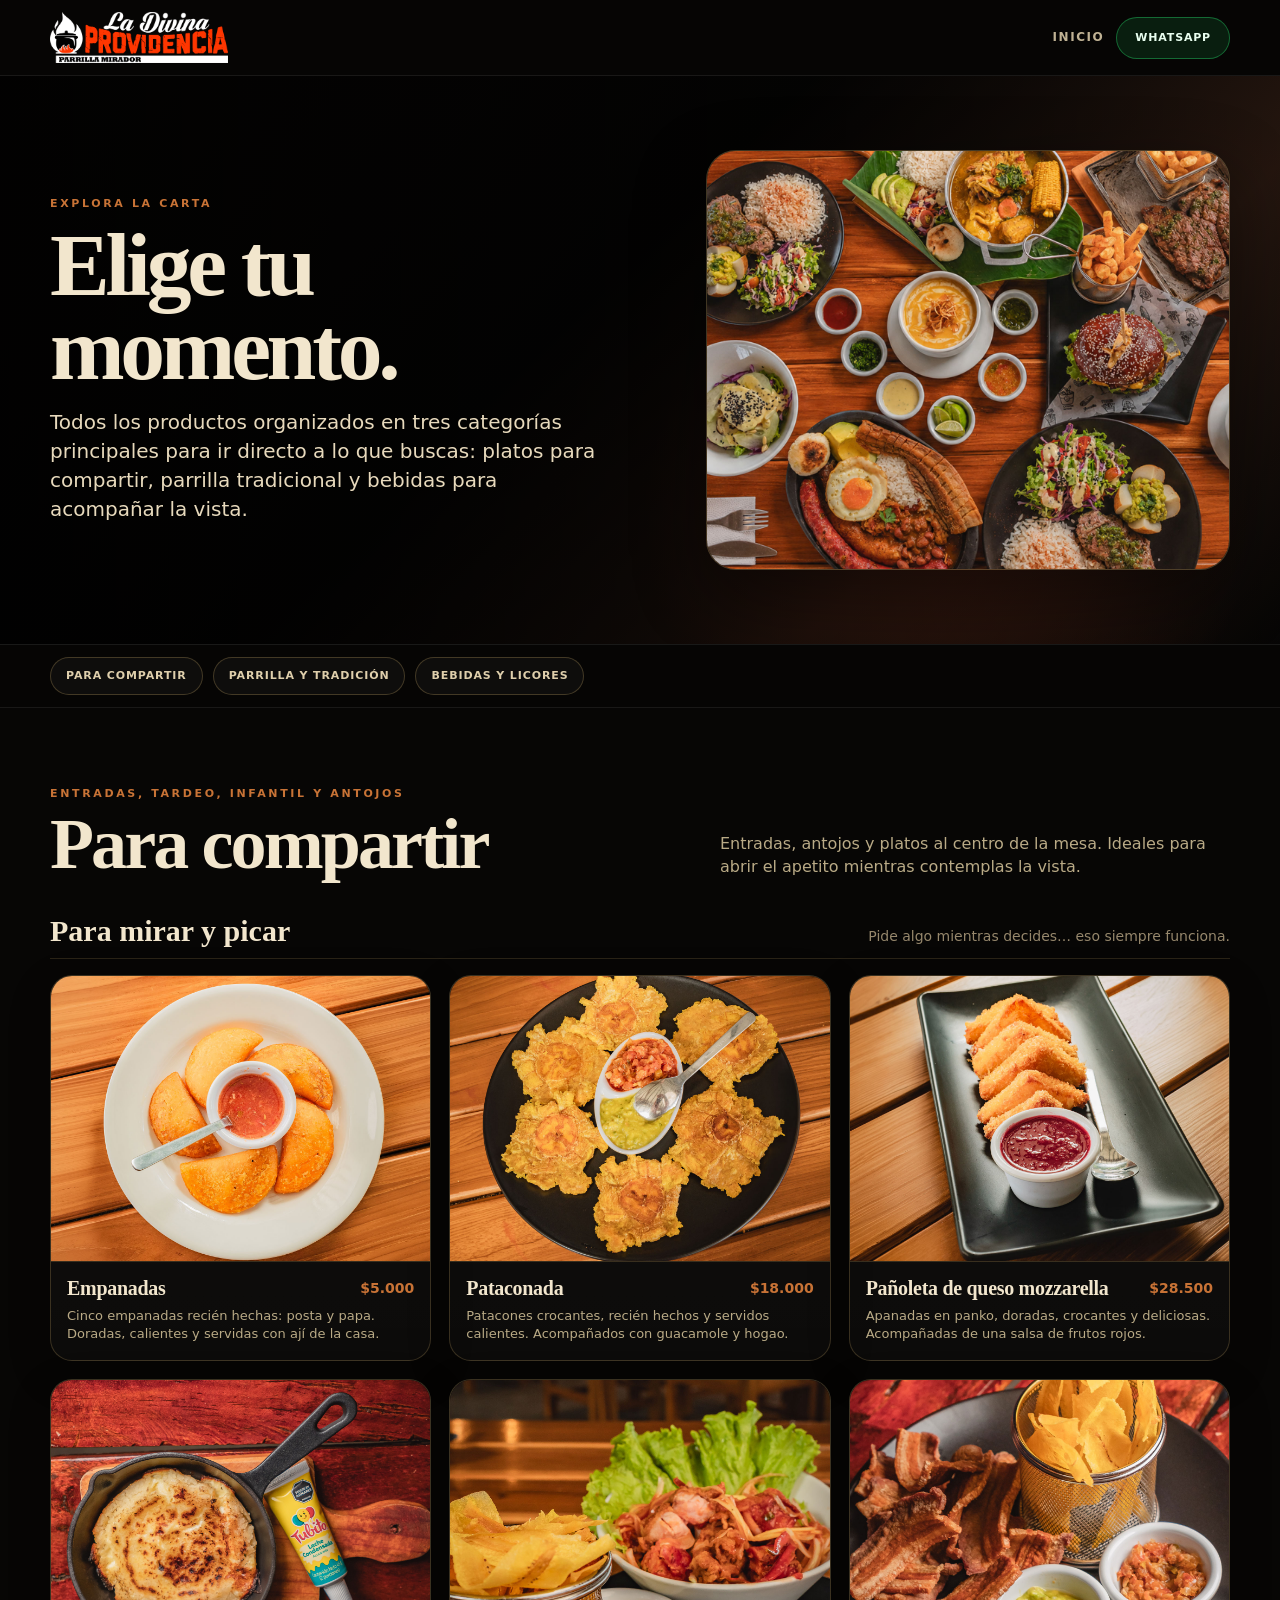
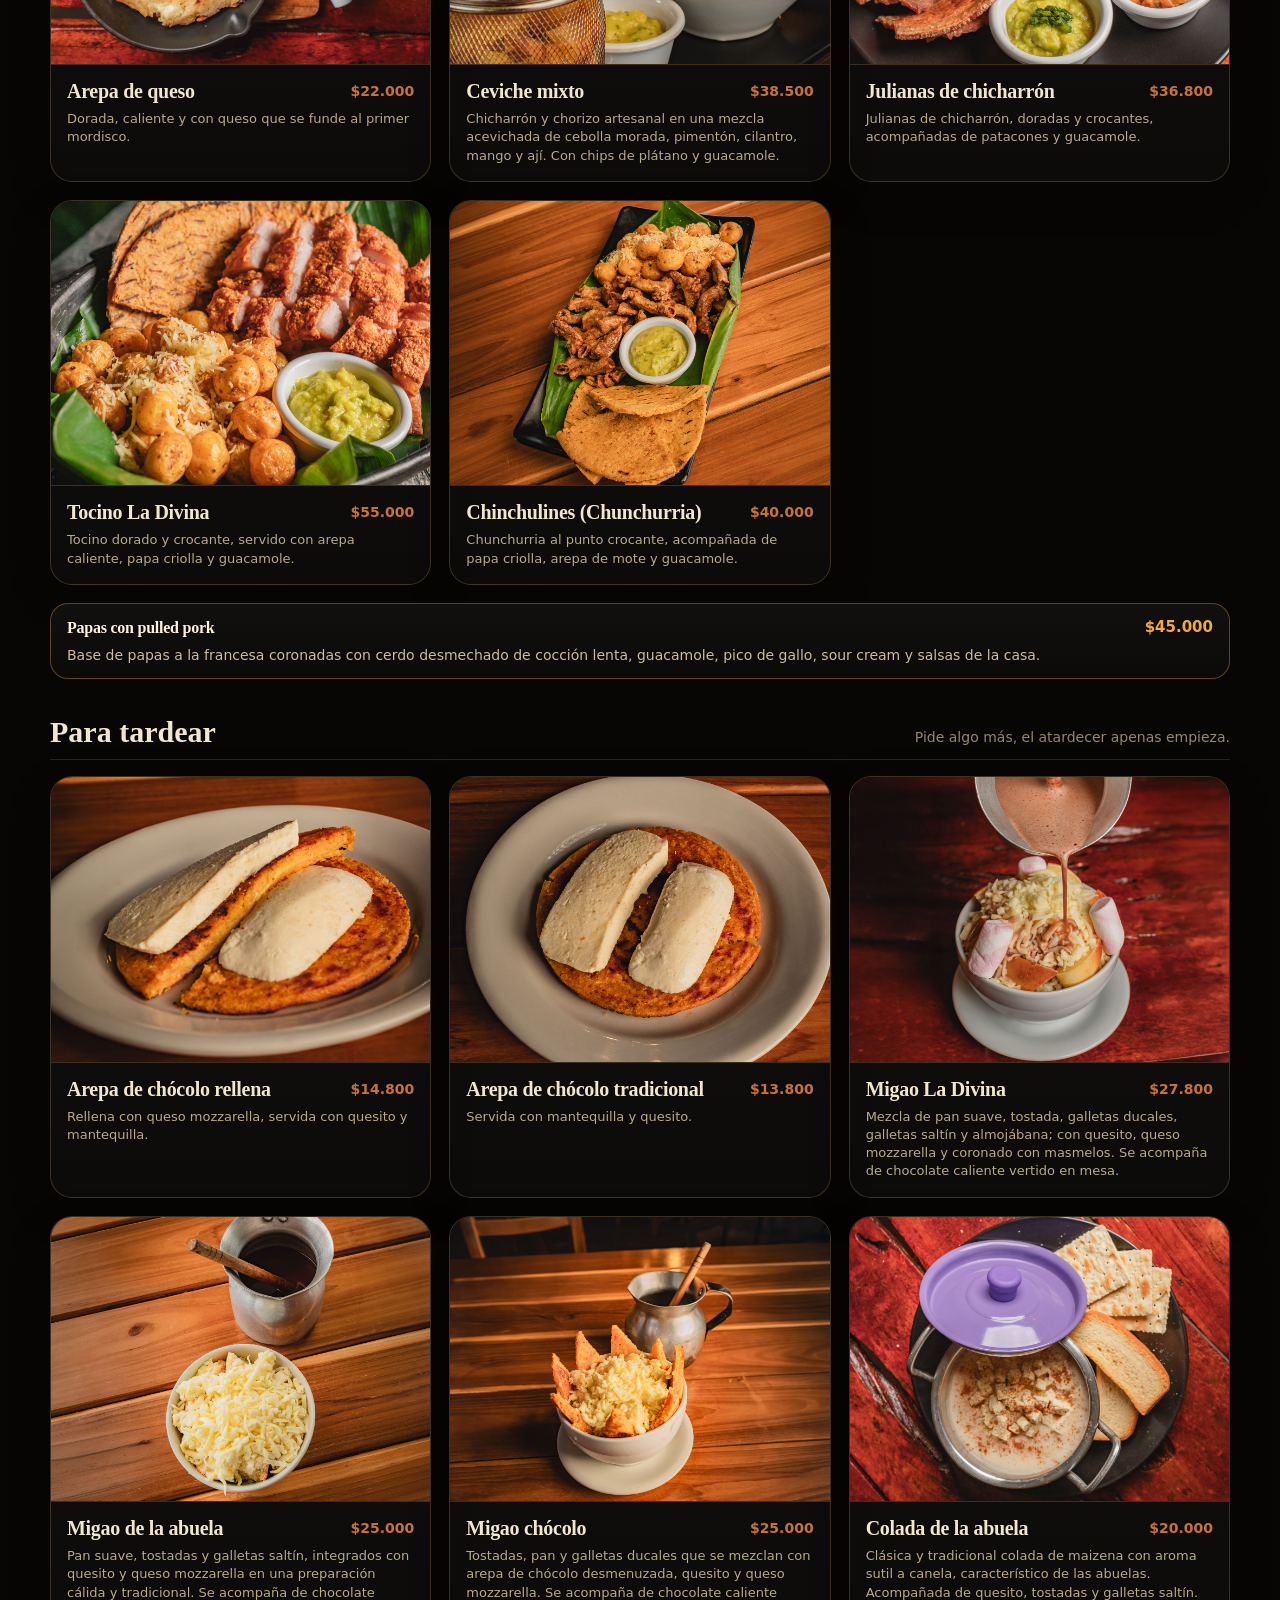
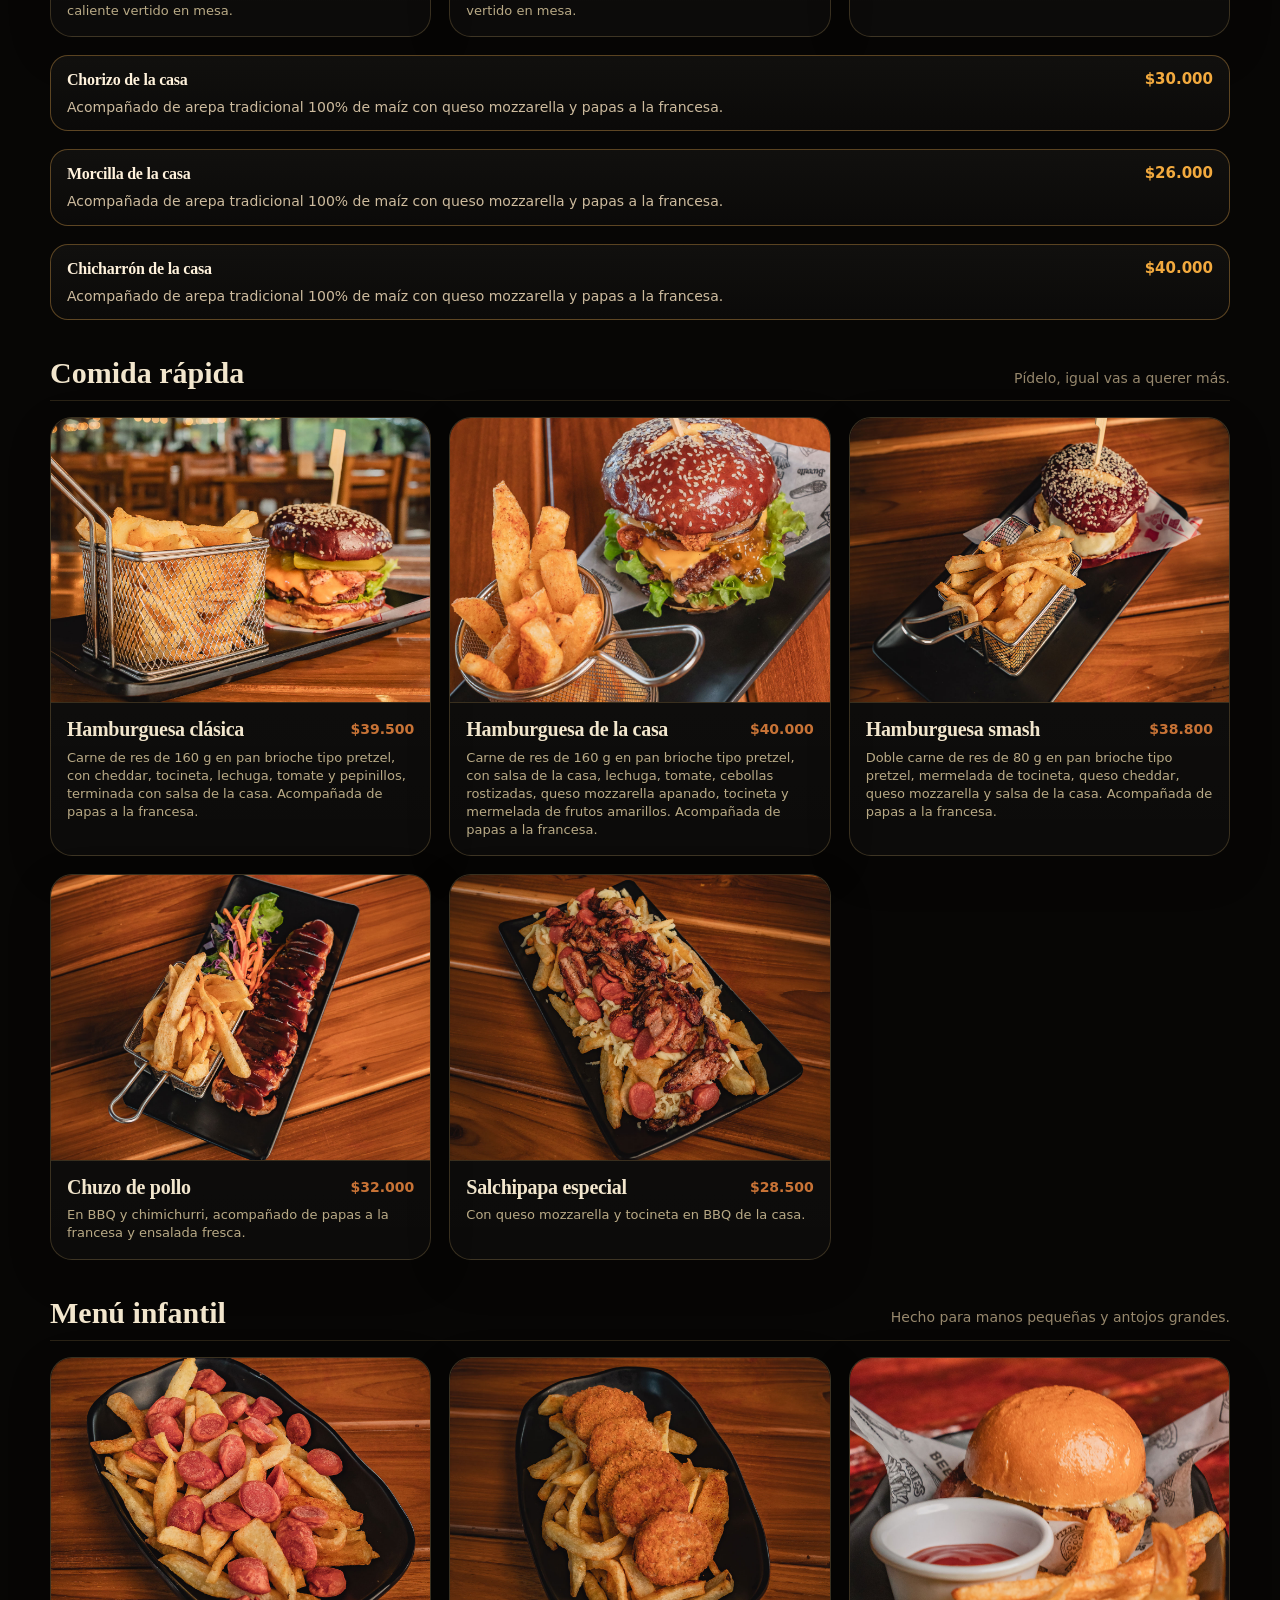
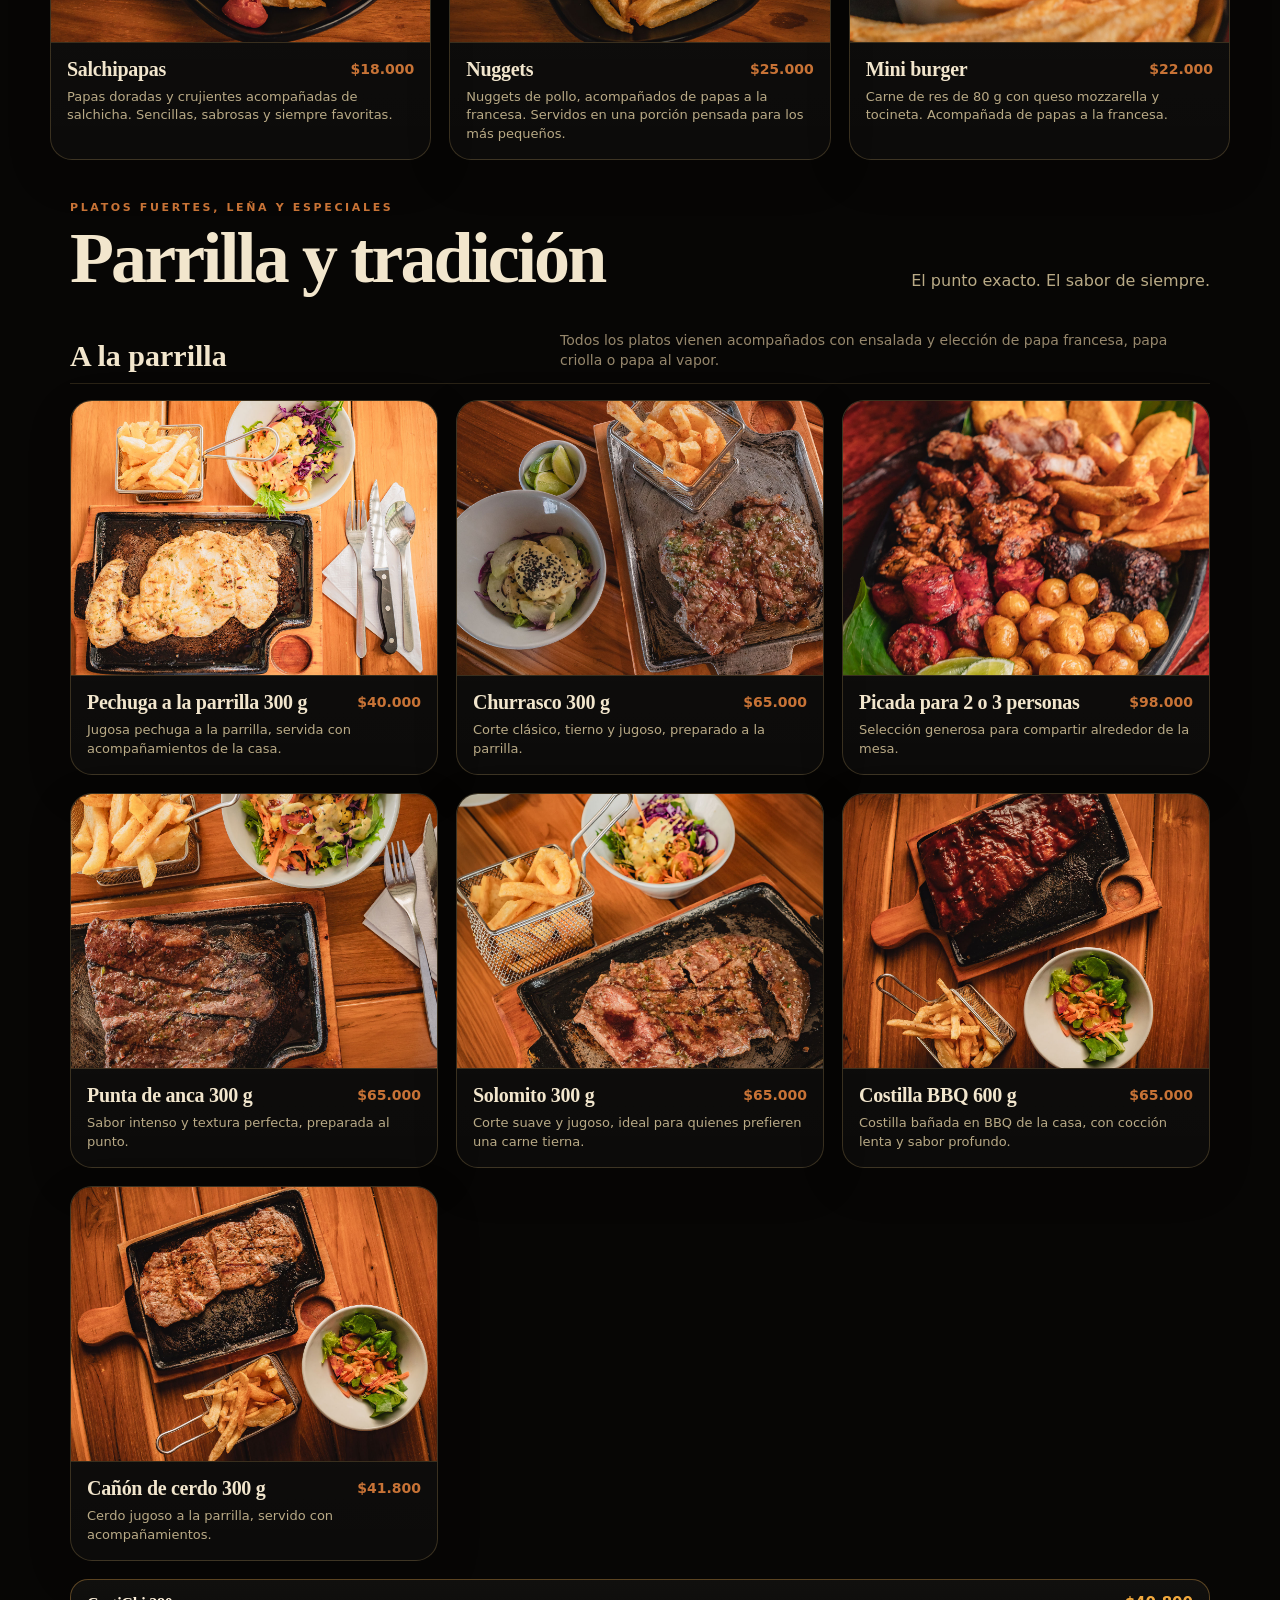
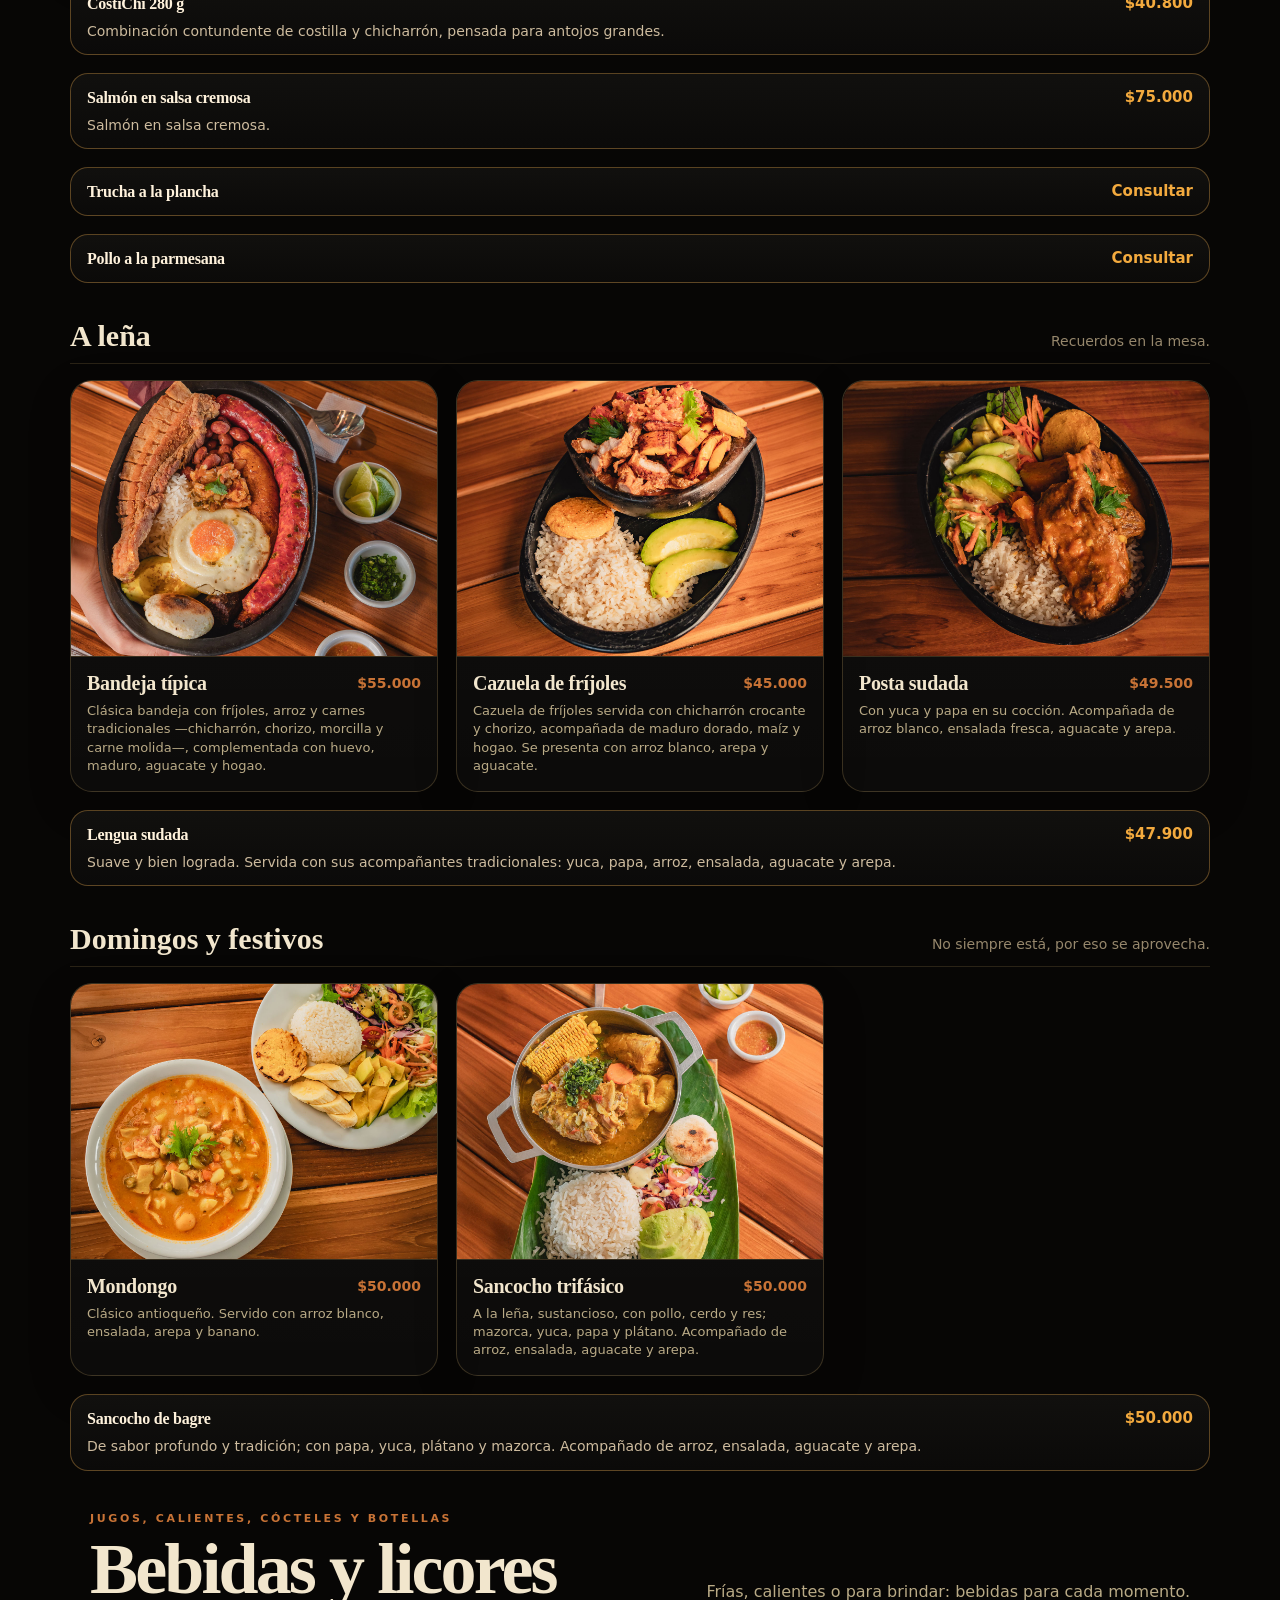
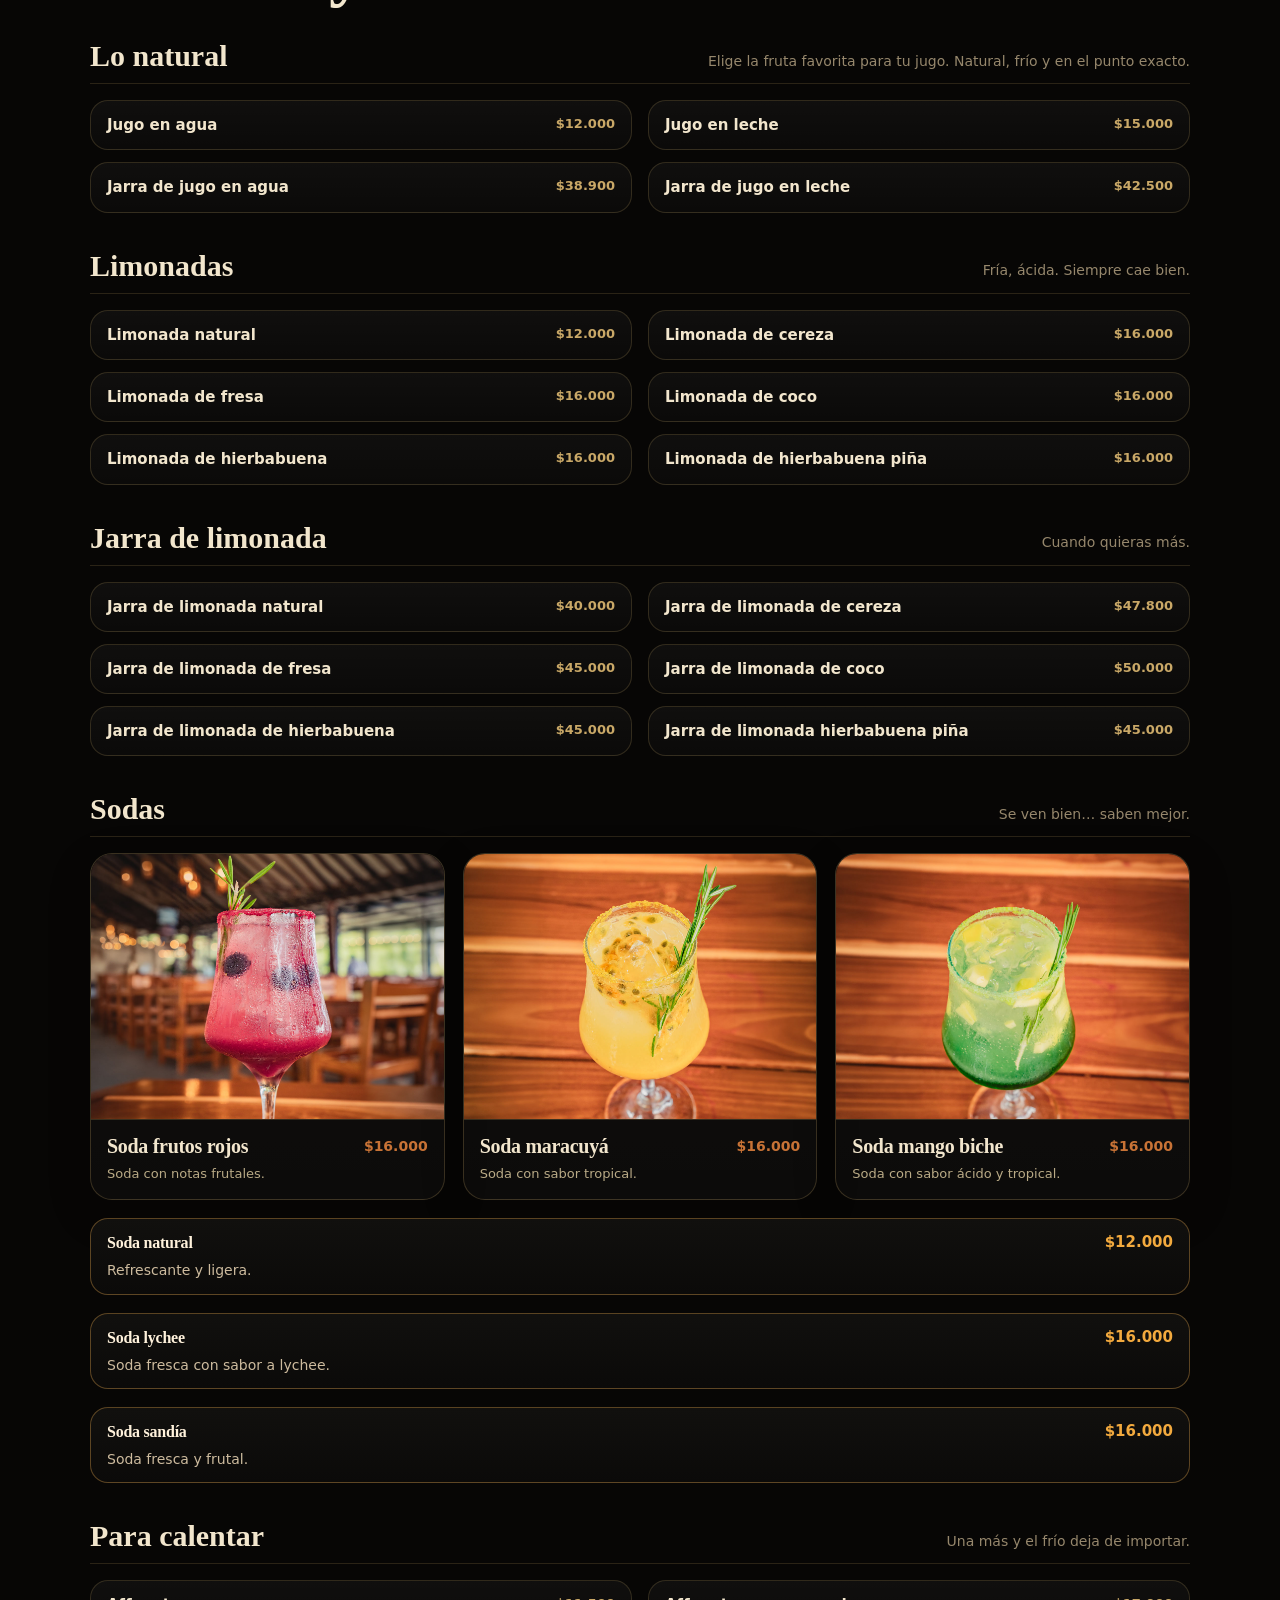
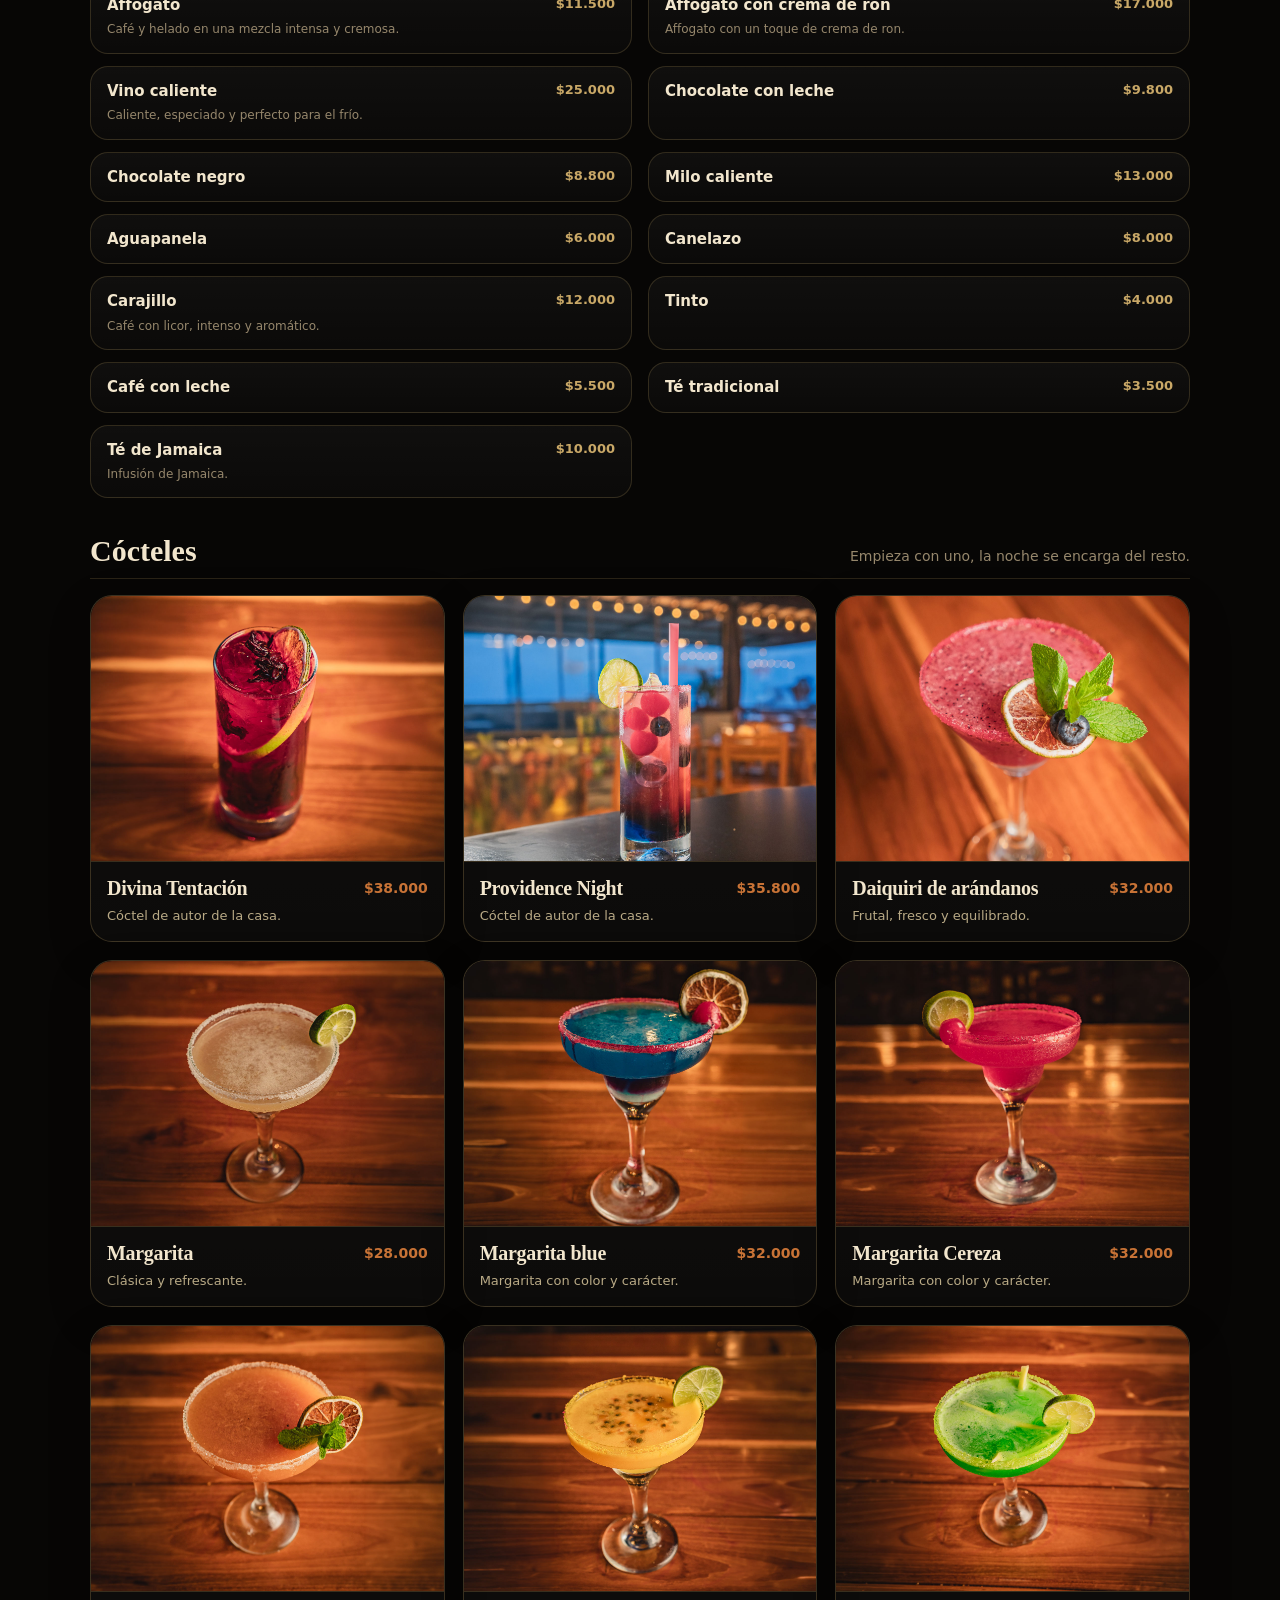
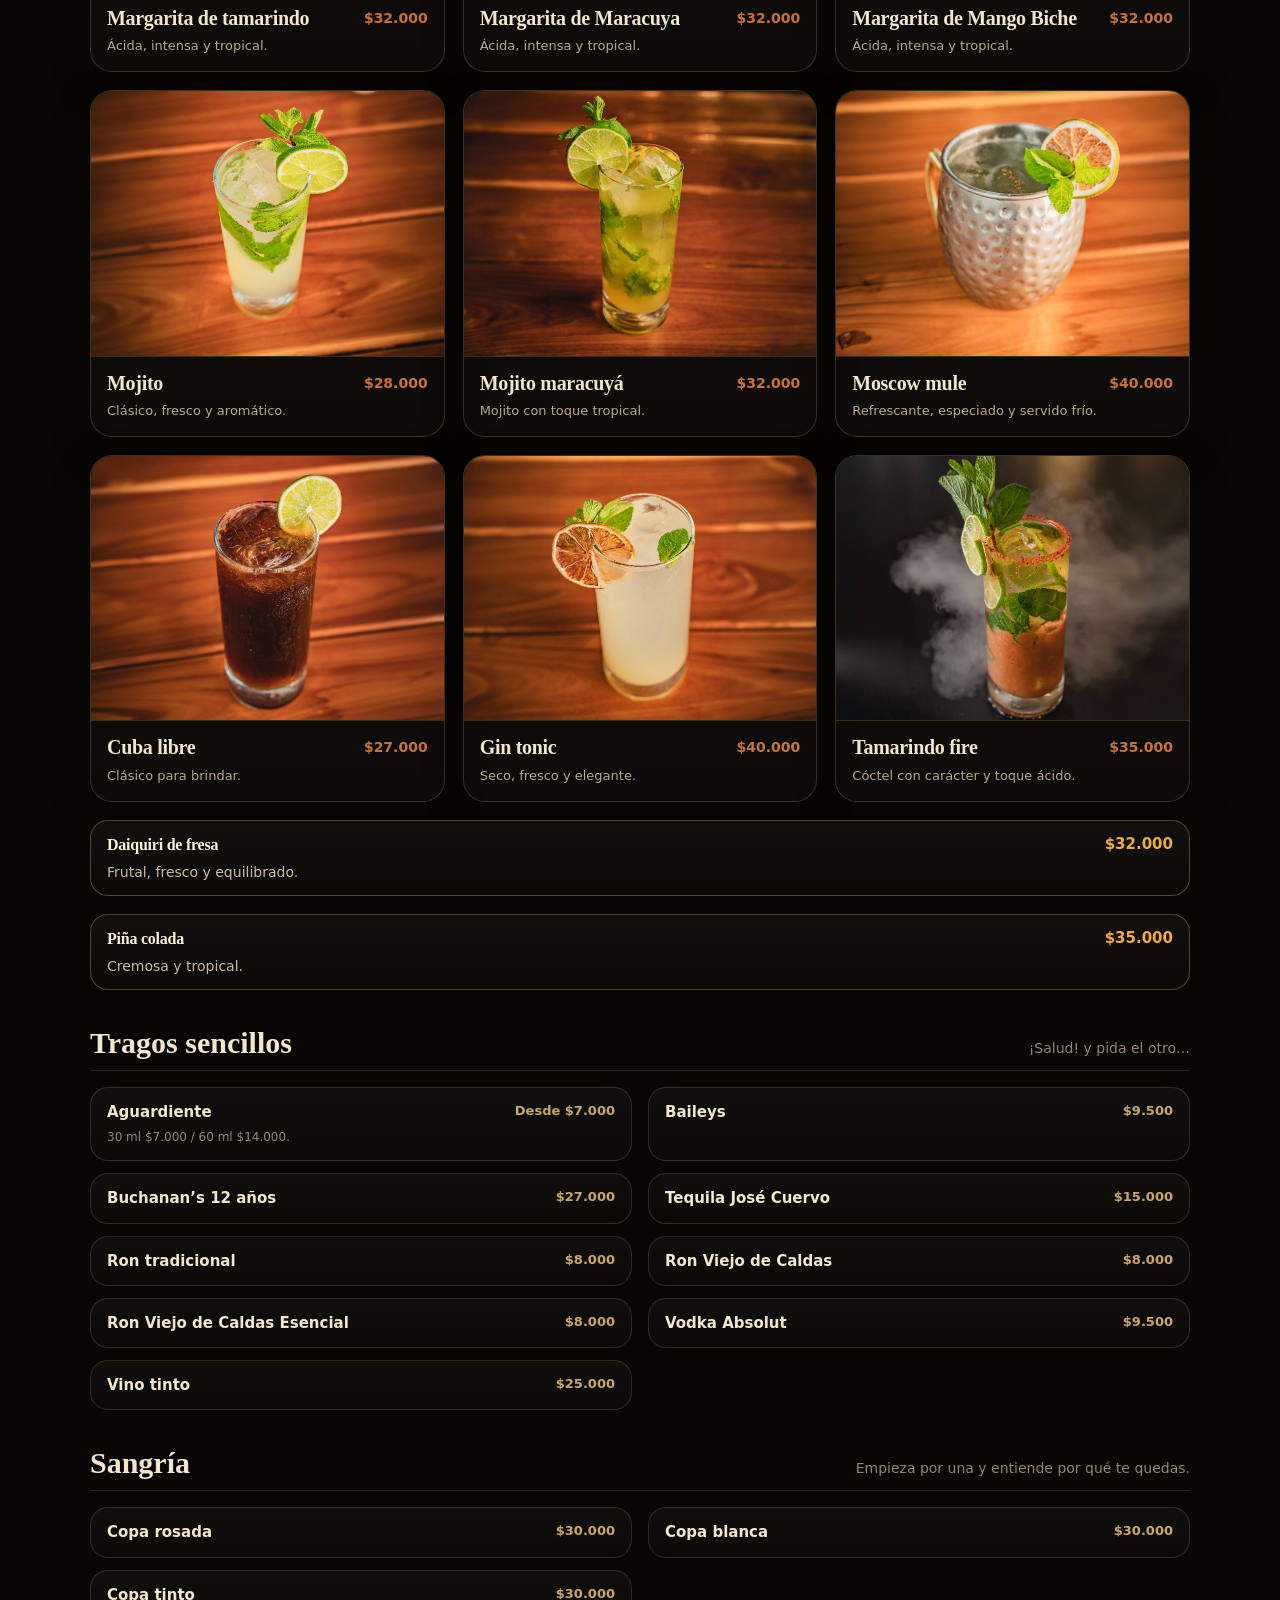
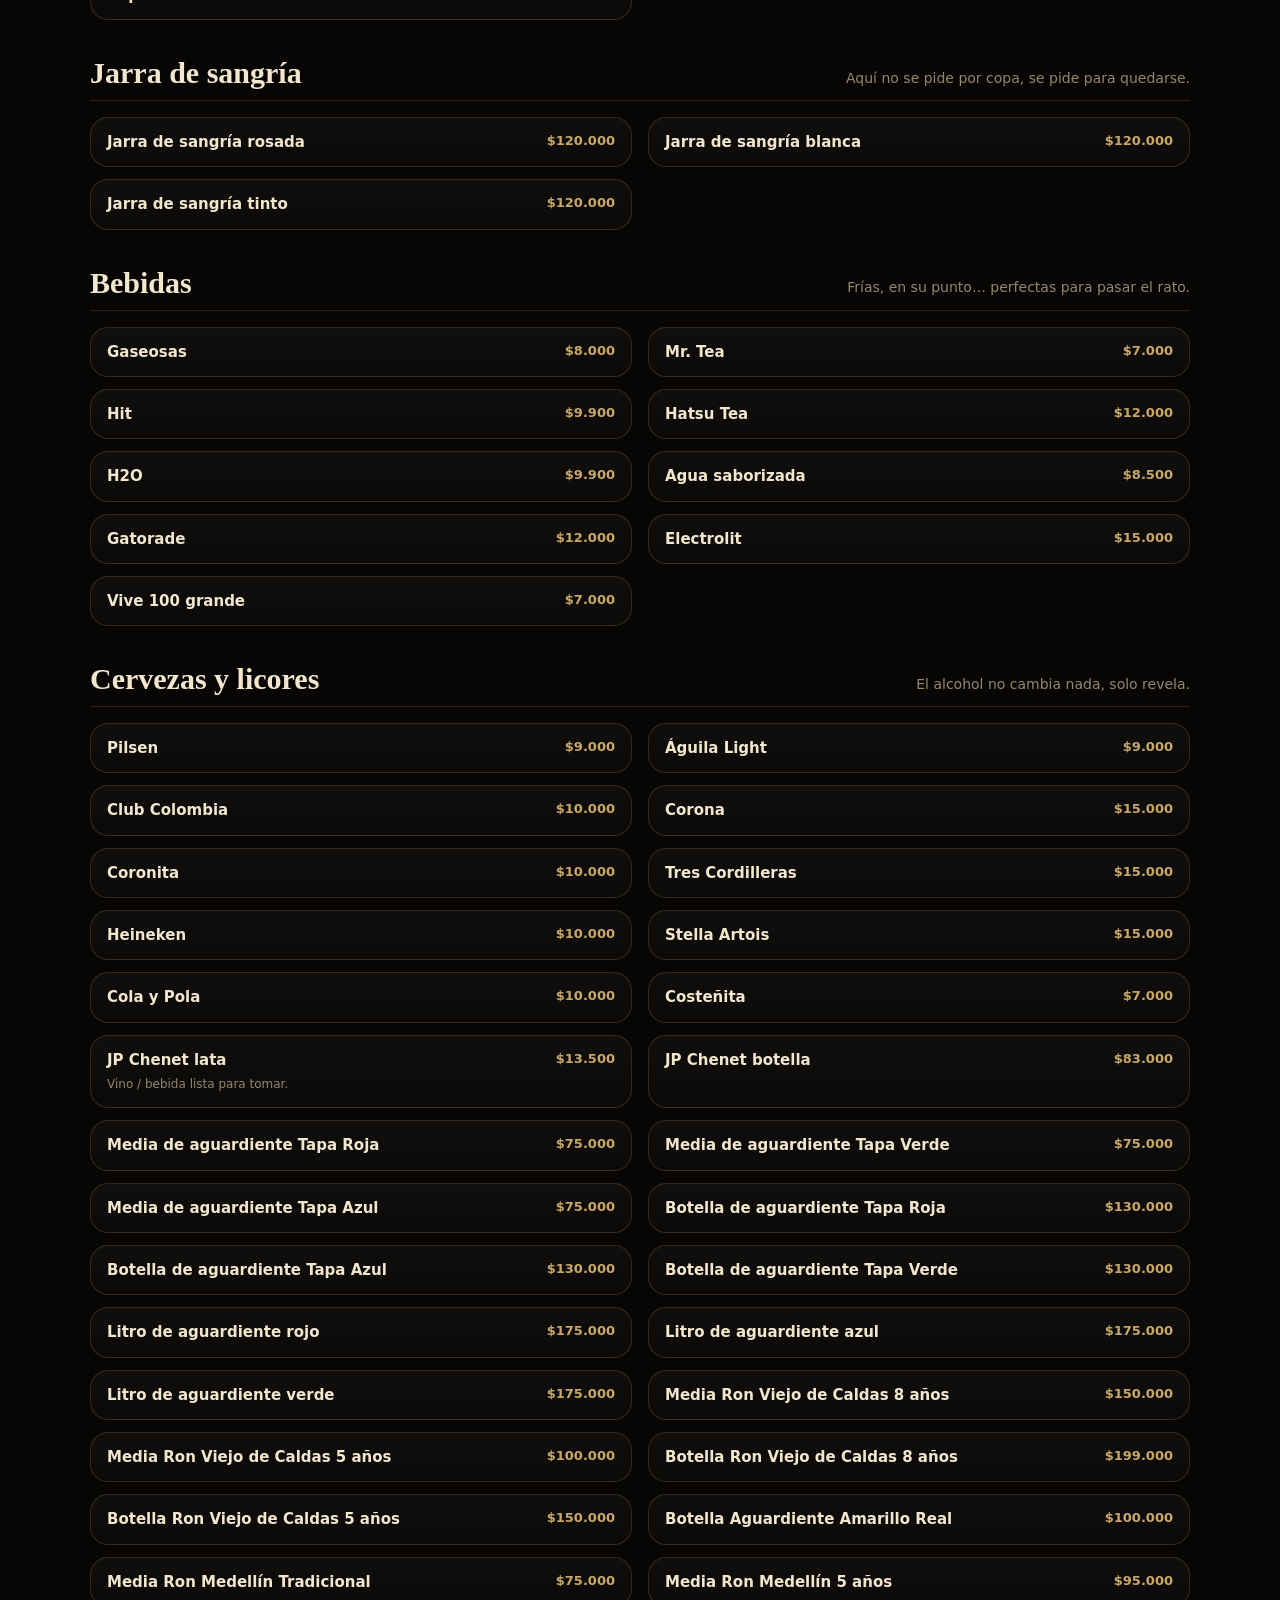
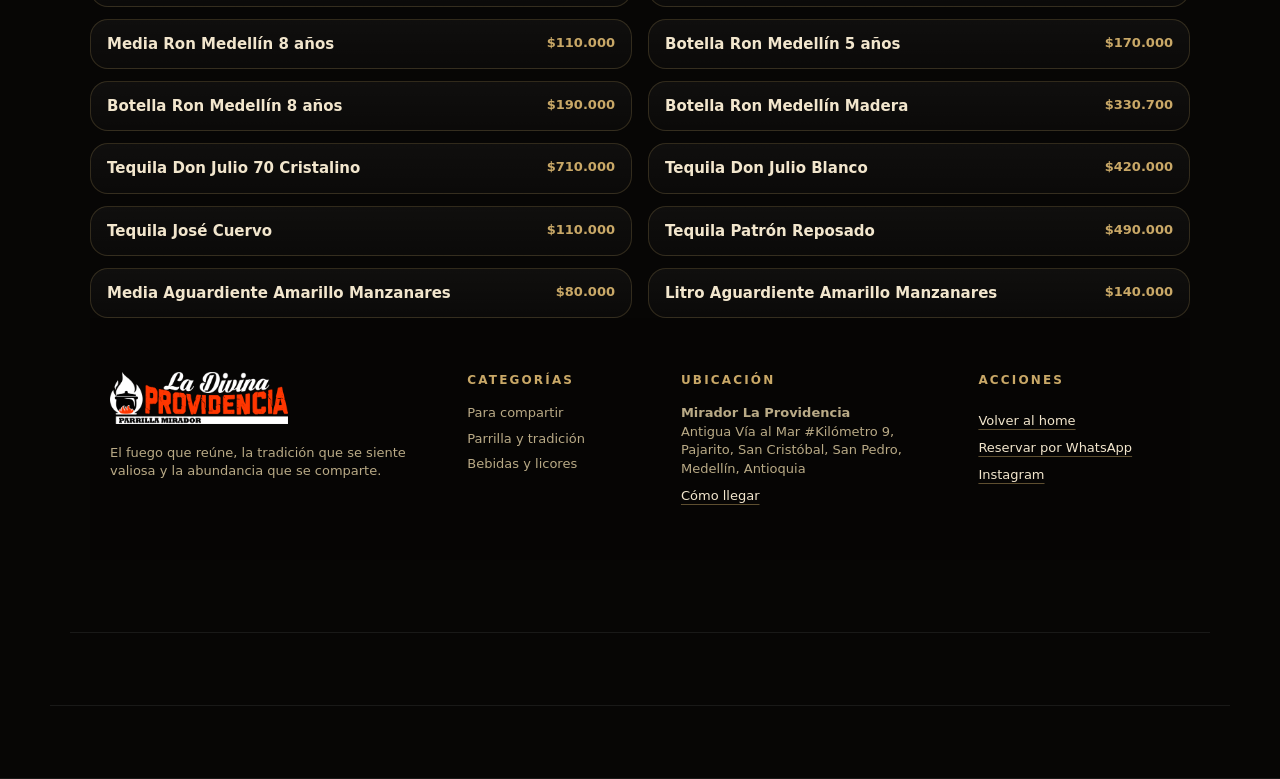
==== commit 58a98b26: "Update menu.html" ====
--- a/menu.html
+++ b/menu.html
@@ -136,7 +136,7 @@
        Elige tu momento.
       </h1>
       <p>
-       Todos los productos organizados en cuatro categorías principales para ir directo a lo que buscas. Desayunos, platos para compartir, parrilla tradicional y bebidas para acompañar la vista.
+       Todos los productos organizados en tres categorías principales para ir directo a lo que buscas: platos para compartir, parrilla tradicional y bebidas para acompañar la vista.
       </p>
      </div>
      <figure class="visual-card hero-photo">
@@ -146,9 +146,6 @@
    </section>
    <nav aria-label="Accesos rápidos del menú" class="quick-menu" id="quick-menu">
     <div class="container quick-menu-scroll">
-     <a class="quick-pill" href="#desayunos">
-      Desayunos
-     </a>
      <a class="quick-pill" href="#para-compartir">
       Para compartir
      </a>
@@ -161,112 +158,7 @@
     </div>
    </nav>
    <section class="menu-list">
-    <section class="menu-category" id="desayunos">
-     <div class="container">
-      <span class="eyebrow">
-       Para empezar con vista
-      </span>
-      <div class="category-title-row">
-       <h2>
-        Desayunos
-       </h2>
-       <p>
-        Empezar el día aquí, con el aire de la montaña y buena mesa, te asegura que el resto del día será perfecto.
-       </p>
-      </div>
-      <div class="menu-group" id="desayunos-base">
-       <div class="group-title-row">
-        <p>
-         Elige tu bebida: aguapanela, chocolate o café con leche.
-        </p>
-       </div>
-       <div class="product-grid">
-        <article class="product-card" id="calentao-con-chorizo-o-morcilla">
-         <div class="product-media">
-          <img alt="Foto de Calentao’ con chorizo o morcilla" loading="lazy" onerror="this.onerror=null;this.src='assets/product-placeholder.svg'" src="assets/Products/Calentado-morcilla.jpg"/>
-         </div>
-         <div class="product-body">
-          <div class="product-top">
-           <h3>
-            Calentao’ con chorizo o morcilla
-           </h3>
-           <strong class="price">
-            $24.000
-           </strong>
-          </div>
-          <p>
-           Con huevo frito o revuelto, arepa con quesito y hogao, con proteína a elección: chorizo o morcilla.
-          </p>
-         </div>
-        </article>
-        <article class="product-card" id="calentao-con-res-chicharron-o-cerdo">
-         <div class="product-media">
-          <img alt="Foto de Calentao’ con res, chicharrón o cerdo" loading="lazy" onerror="this.onerror=null;this.src='assets/product-placeholder.svg'" src="assets/Products/calentao-con-res-chicharron-o-cerdo.jpg"/>
-         </div>
-         <div class="product-body">
-          <div class="product-top">
-           <h3>
-            Calentao’ con res, chicharrón o cerdo
-           </h3>
-           <strong class="price">
-            $26.000
-           </strong>
-          </div>
-          <p>
-           Con huevo frito o revuelto, arepa con quesito y hogao, con proteína a elección: res, chicharrón o cerdo.
-          </p>
-         </div>
-        </article>
-        <article class="product-card" id="huevos-a-la-cacerola">
-         <div class="product-media">
-          <img alt="Foto de Huevos a la cacerola" loading="lazy" onerror="this.onerror=null;this.src='assets/product-placeholder.svg'" src="assets/Products/Huevos-a-la-Cacerola.jpg"/>
-         </div>
-         <div class="product-body">
-          <div class="product-top">
-           <h3>
-            Huevos a la cacerola
-           </h3>
-           <strong class="price">
-            $15.900
-           </strong>
-          </div>
-          <p>
-           Tres huevos revueltos o fritos, gratinados con mozzarella y coronados con hogao. Acompañados de arepa de mote con mantequilla.
-          </p>
-         </div>
-        </article>
-        <article class="product-card product-card--no-image" id="arepa-de-mote-con-quesito-y-huevos">
-         <div class="product-body">
-          <div class="product-top">
-           <h3>
-            Arepa de mote con quesito y huevos
-           </h3>
-           <strong class="price">
-            $13.500
-           </strong>
-          </div>
-          <p>
-           Arepa de mote con quesito y huevos a tu elección: revueltos o con hogao.
-          </p>
-         </div>
-        </article>
-        <article class="product-card product-card--no-image" id="arepa-tela-con-mantequilla-y-quesito">
-         <div class="product-body">
-          <div class="product-top">
-           <h3>
-            Arepa tela con mantequilla y quesito
-           </h3>
-           <strong class="price">
-            $9.900
-           </strong>
-          </div>
-          <p>
-           Arepa tela con mantequilla y quesito.
-          </p>
-         </div>
-        </article>
-       </div>
-       <section class="menu-category" id="para-compartir">
+    <section class="menu-category" id="para-compartir">
         <div class="container">
          <span class="eyebrow">
           Entradas, tardeo, infantil y antojos
@@ -299,29 +191,11 @@
                Empanadas
               </h3>
               <strong class="price">
-               $17.500
+               $5.000
               </strong>
              </div>
              <p>
-              Seis empanadas recién hechas: posta y papa. Doradas, calientes y servidas con ají de la casa.
-             </p>
-            </div>
-           </article>
-           <article class="product-card" id="empanadas-momposinas">
-            <div class="product-media">
-             <img alt="Foto de Empanadas Momposinas" loading="lazy" onerror="this.onerror=null;this.src='assets/product-placeholder.svg'" src="assets/Products/empanadas-momposinas.jpg"/>
-            </div>
-            <div class="product-body">
-             <div class="product-top">
-              <h3>
-               Empanadas Momposinas
-              </h3>
-              <strong class="price">
-               $33.000
-              </strong>
-             </div>
-             <p>
-              Seis empanadas doradas, con queso que se estira, acompañadas de mermelada artesanal de tomates cherry.
+              Cinco empanadas recién hechas: posta y papa. Doradas, calientes y servidas con ají de la casa.
              </p>
             </div>
            </article>
@@ -371,7 +245,7 @@
                Arepa de queso
               </h3>
               <strong class="price">
-               $20.000
+               $22.000
               </strong>
              </div>
              <p>
@@ -425,7 +299,7 @@
                Tocino La Divina
               </h3>
               <strong class="price">
-               $45.000
+               $55.000
               </strong>
              </div>
              <p>
@@ -608,7 +482,7 @@
                Morcilla de la casa
               </h3>
               <strong class="price">
-               $24.000
+               $26.000
               </strong>
              </div>
              <p>
@@ -623,7 +497,7 @@
                Chicharrón de la casa
               </h3>
               <strong class="price">
-               $35.000
+               $40.000
               </strong>
              </div>
              <p>
@@ -755,7 +629,7 @@
                Salchipapas
               </h3>
               <strong class="price">
-               $15.000
+               $18.000
               </strong>
              </div>
              <p>
@@ -763,21 +637,21 @@
              </p>
             </div>
            </article>
-           <article class="product-card" id="chicken-finger">
+           <article class="product-card" id="nuggets">
             <div class="product-media">
-             <img alt="Foto de Chicken finger" loading="lazy" onerror="this.onerror=null;this.src='assets/product-placeholder.svg'" src="assets/Products/chicken-finger.jpg"/>
+             <img alt="Foto de Nuggets" loading="lazy" onerror="this.onerror=null;this.src='assets/product-placeholder.svg'" src="assets/Products/chicken-finger.jpg"/>
             </div>
             <div class="product-body">
              <div class="product-top">
               <h3>
-               Chicken finger
+               Nuggets
               </h3>
               <strong class="price">
                $25.000
               </strong>
              </div>
              <p>
-              Deditos de pollo apanados, acompañados de papas a la francesa. Servidos en una porción pensada para los más pequeños.
+              Nuggets de pollo, acompañados de papas a la francesa. Servidos en una porción pensada para los más pequeños.
              </p>
             </div>
            </article>
@@ -905,7 +779,7 @@
                   Solomito 300 g
                  </h3>
                  <strong class="price">
-                  $49.900
+                  $65.000
                  </strong>
                 </div>
                 <p>
@@ -913,17 +787,17 @@
                 </p>
                </div>
               </article>
-              <article class="product-card" id="costilla-bbq-300-g">
+              <article class="product-card" id="costilla-bbq-600-g">
                <div class="product-media">
-                <img alt="Foto de Costilla BBQ 300 g" loading="lazy" onerror="this.onerror=null;this.src='assets/product-placeholder.svg'" src="assets/Products/costilla-bbq-300-g.jpg"/>
+                <img alt="Foto de Costilla BBQ 600 g" loading="lazy" onerror="this.onerror=null;this.src='assets/product-placeholder.svg'" src="assets/Products/costilla-bbq-300-g.jpg"/>
                </div>
                <div class="product-body">
                 <div class="product-top">
                  <h3>
-                  Costilla BBQ 300 g
+                  Costilla BBQ 600 g
                  </h3>
                  <strong class="price">
-                  $58.500
+                  $65.000
                  </strong>
                 </div>
                 <p>
@@ -964,19 +838,43 @@
                 </p>
                </div>
               </article>
-              <article class="product-card product-card--no-image" id="salmon-a-la-parrilla-250-g">
+              <article class="product-card product-card--no-image" id="salmon-en-salsa-cremosa">
                <div class="product-body">
                 <div class="product-top">
                  <h3>
-                  Salmón a la parrilla 250 g
+                  Salmón en salsa cremosa
                  </h3>
                  <strong class="price">
-                  $65.000
+                  $75.000
                  </strong>
                 </div>
                 <p>
-                 Salmón a la parrilla con textura suave y sabor equilibrado.
+                 Salmón en salsa cremosa.
                 </p>
+               </div>
+              </article>
+              <article class="product-card product-card--no-image" id="trucha-a-la-plancha">
+               <div class="product-body">
+                <div class="product-top">
+                 <h3>
+                  Trucha a la plancha
+                 </h3>
+                 <strong class="price">
+                  Consultar
+                 </strong>
+                </div>
+               </div>
+              </article>
+              <article class="product-card product-card--no-image" id="pollo-a-la-parmesana">
+               <div class="product-body">
+                <div class="product-top">
+                 <h3>
+                  Pollo a la parmesana
+                 </h3>
+                 <strong class="price">
+                  Consultar
+                 </strong>
+                </div>
                </div>
               </article>
              </div>
@@ -1057,96 +955,6 @@
                 </div>
                 <p>
                  Suave y bien lograda. Servida con sus acompañantes tradicionales: yuca, papa, arroz, ensalada, aguacate y arepa.
-                </p>
-               </div>
-              </article>
-             </div>
-            </div>
-            <div class="menu-group" id="la-mesa-hoy">
-             <div class="group-title-row">
-              <h3>
-               La mesa hoy
-              </h3>
-              <p>
-               De lunes a viernes. Sin vueltas. Sin dudas. Solo un buen plato.
-              </p>
-             </div>
-             <div class="product-grid">
-              <article class="product-card" id="churrasco">
-               <div class="product-media">
-                <img alt="Foto de Churrasco" loading="lazy" onerror="this.onerror=null;this.src='assets/product-placeholder.svg'" src="assets/Products/Menú-del-día.jpg"/>
-               </div>
-               <div class="product-body">
-                <div class="product-top">
-                 <h3>
-                  Churrasco
-                 </h3>
-                 <strong class="price">
-                  $29.900
-                 </strong>
-                </div>
-                <p>
-                 Elige tu proteína y recibe un plato completo: sopa del día o fríjoles, arroz, ensalada fresca y guarnición. Bien servido y listo para disfrutar.
-                </p>
-               </div>
-              </article>
-              <article class="product-card product-card--no-image" id="res">
-               <div class="product-body">
-                <div class="product-top">
-                 <h3>
-                  Res
-                 </h3>
-                 <strong class="price">
-                  $26.000
-                 </strong>
-                </div>
-                <p>
-                 Elige tu proteína y recibe un plato completo: sopa del día o fríjoles, arroz, ensalada fresca y guarnición. Bien servido y listo para disfrutar.
-                </p>
-               </div>
-              </article>
-              <article class="product-card product-card--no-image" id="cerdo">
-               <div class="product-body">
-                <div class="product-top">
-                 <h3>
-                  Cerdo
-                 </h3>
-                 <strong class="price">
-                  $25.500
-                 </strong>
-                </div>
-                <p>
-                 Elige tu proteína y recibe un plato completo: sopa del día o fríjoles, arroz, ensalada fresca y guarnición. Bien servido y listo para disfrutar.
-                </p>
-               </div>
-              </article>
-              <article class="product-card product-card--no-image" id="pechuga">
-               <div class="product-body">
-                <div class="product-top">
-                 <h3>
-                  Pechuga
-                 </h3>
-                 <strong class="price">
-                  $24.000
-                 </strong>
-                </div>
-                <p>
-                 Elige tu proteína y recibe un plato completo: sopa del día o fríjoles, arroz, ensalada fresca y guarnición. Bien servido y listo para disfrutar.
-                </p>
-               </div>
-              </article>
-              <article class="product-card product-card--no-image" id="chicharron">
-               <div class="product-body">
-                <div class="product-top">
-                 <h3>
-                  Chicharrón
-                 </h3>
-                 <strong class="price">
-                  $29.500
-                 </strong>
-                </div>
-                <p>
-                 Elige tu proteína y recibe un plato completo: sopa del día o fríjoles, arroz, ensalada fresca y guarnición. Bien servido y listo para disfrutar.
                 </p>
                </div>
               </article>
@@ -1856,7 +1664,7 @@
                      Divina Tentación
                     </h3>
                     <strong class="price">
-                     $34.000
+                     $38.000
                     </strong>
                    </div>
                    <p>
@@ -1892,245 +1700,245 @@
                      Daiquiri de arándanos
                     </h3>
                     <strong class="price">
+                     $32.000
+                    </strong>
+                   </div>
+                   <p>
+                    Frutal, fresco y equilibrado.
+                   </p>
+                  </div>
+                 </article>
+                 <article class="product-card" id="margarita">
+                  <div class="product-media">
+                   <img alt="Foto de Margarita" loading="lazy" onerror="this.onerror=null;this.src='assets/product-placeholder.svg'" src="assets/Products/margarita.jpg"/>
+                  </div>
+                  <div class="product-body">
+                   <div class="product-top">
+                    <h3>
+                     Margarita
+                    </h3>
+                    <strong class="price">
                      $28.000
                     </strong>
                    </div>
                    <p>
+                    Clásica y refrescante.
+                   </p>
+                  </div>
+                 </article>
+                 <article class="product-card" id="margarita-blue">
+                  <div class="product-media">
+                   <img alt="Foto de Margarita blue" loading="lazy" onerror="this.onerror=null;this.src='assets/product-placeholder.svg'" src="assets/Products/margarita-blue.jpg"/>
+                  </div>
+                  <div class="product-body">
+                   <div class="product-top">
+                    <h3>
+                     Margarita blue
+                    </h3>
+                    <strong class="price">
+                     $32.000
+                    </strong>
+                   </div>
+                   <p>
+                    Margarita con color y carácter.
+                   </p>
+                  </div>
+                 </article>
+                 <article class="product-card" id="margarita-cereza">
+                  <div class="product-media">
+                   <img alt="Foto de Margarita blue" loading="lazy" onerror="this.onerror=null;this.src='assets/product-placeholder.svg'" src="assets/Products/margarita-cereza.jpg"/>
+                  </div>
+                  <div class="product-body">
+                   <div class="product-top">
+                    <h3>
+                     Margarita Cereza
+                    </h3>
+                    <strong class="price">
+                     $32.000
+                    </strong>
+                   </div>
+                   <p>
+                    Margarita con color y carácter.
+                   </p>
+                  </div>
+                 </article>
+                 <article class="product-card" id="margarita-de-tamarindo">
+                  <div class="product-media">
+                   <img alt="Foto de Margarita de tamarindo" loading="lazy" onerror="this.onerror=null;this.src='assets/product-placeholder.svg'" src="assets/Products/margarita-de-tamarindo.jpg"/>
+                  </div>
+                  <div class="product-body">
+                   <div class="product-top">
+                    <h3>
+                     Margarita de tamarindo
+                    </h3>
+                    <strong class="price">
+                     $32.000
+                    </strong>
+                   </div>
+                   <p>
+                    Ácida, intensa y tropical.
+                   </p>
+                  </div>
+                 </article>
+                 <article class="product-card" id="margarita-de-maracuya">
+                  <div class="product-media">
+                   <img alt="Foto de Margarita de tamarindo" loading="lazy" onerror="this.onerror=null;this.src='assets/product-placeholder.svg'" src="assets/Products/margarita-de-maracuya.jpg"/>
+                  </div>
+                  <div class="product-body">
+                   <div class="product-top">
+                    <h3>
+                     Margarita de Maracuya
+                    </h3>
+                    <strong class="price">
+                     $32.000
+                    </strong>
+                   </div>
+                   <p>
+                    Ácida, intensa y tropical.
+                   </p>
+                  </div>
+                 </article>
+                 <article class="product-card" id="margarita-de-mango">
+                  <div class="product-media">
+                   <img alt="Foto de Margarita de tamarindo" loading="lazy" onerror="this.onerror=null;this.src='assets/product-placeholder.svg'" src="assets/Products/margarita-de-mango.jpg"/>
+                  </div>
+                  <div class="product-body">
+                   <div class="product-top">
+                    <h3>
+                     Margarita de Mango Biche
+                    </h3>
+                    <strong class="price">
+                     $32.000
+                    </strong>
+                   </div>
+                   <p>
+                    Ácida, intensa y tropical.
+                   </p>
+                  </div>
+                 </article>
+                 <article class="product-card" id="mojito">
+                  <div class="product-media">
+                   <img alt="Foto de Mojito" loading="lazy" onerror="this.onerror=null;this.src='assets/product-placeholder.svg'" src="assets/Products/mojito.jpg"/>
+                  </div>
+                  <div class="product-body">
+                   <div class="product-top">
+                    <h3>
+                     Mojito
+                    </h3>
+                    <strong class="price">
+                     $28.000
+                    </strong>
+                   </div>
+                   <p>
+                    Clásico, fresco y aromático.
+                   </p>
+                  </div>
+                 </article>
+                 <article class="product-card" id="mojito-maracuya">
+                  <div class="product-media">
+                   <img alt="Foto de Mojito maracuyá" loading="lazy" onerror="this.onerror=null;this.src='assets/product-placeholder.svg'" src="assets/Products/mojito-maracuya.jpg"/>
+                  </div>
+                  <div class="product-body">
+                   <div class="product-top">
+                    <h3>
+                     Mojito maracuyá
+                    </h3>
+                    <strong class="price">
+                     $32.000
+                    </strong>
+                   </div>
+                   <p>
+                    Mojito con toque tropical.
+                   </p>
+                  </div>
+                 </article>
+                 <article class="product-card" id="moscow-mule">
+                  <div class="product-media">
+                   <img alt="Foto de Moscow mule" loading="lazy" onerror="this.onerror=null;this.src='assets/product-placeholder.svg'" src="assets/Products/moscow-mule.jpg"/>
+                  </div>
+                  <div class="product-body">
+                   <div class="product-top">
+                    <h3>
+                     Moscow mule
+                    </h3>
+                    <strong class="price">
+                     $40.000
+                    </strong>
+                   </div>
+                   <p>
+                    Refrescante, especiado y servido frío.
+                   </p>
+                  </div>
+                 </article>
+                 <article class="product-card" id="cuba-libre">
+                  <div class="product-media">
+                   <img alt="Foto de Cuba libre" loading="lazy" onerror="this.onerror=null;this.src='assets/product-placeholder.svg'" src="assets/Products/cuba-libre.jpg"/>
+                  </div>
+                  <div class="product-body">
+                   <div class="product-top">
+                    <h3>
+                     Cuba libre
+                    </h3>
+                    <strong class="price">
+                     $27.000
+                    </strong>
+                   </div>
+                   <p>
+                    Clásico para brindar.
+                   </p>
+                  </div>
+                 </article>
+                 <article class="product-card" id="gin-tonic">
+                  <div class="product-media">
+                   <img alt="Foto de Gin tonic" loading="lazy" onerror="this.onerror=null;this.src='assets/product-placeholder.svg'" src="assets/Products/gin-tonic.jpg"/>
+                  </div>
+                  <div class="product-body">
+                   <div class="product-top">
+                    <h3>
+                     Gin tonic
+                    </h3>
+                    <strong class="price">
+                     $40.000
+                    </strong>
+                   </div>
+                   <p>
+                    Seco, fresco y elegante.
+                   </p>
+                  </div>
+                 </article>
+                 <article class="product-card" id="tamarindo-fire">
+                  <div class="product-media">
+                   <img alt="Foto de Tamarindo fire" loading="lazy" onerror="this.onerror=null;this.src='assets/product-placeholder.svg'" src="assets/Products/Tamarindo-Fire.jpg"/>
+                  </div>
+                  <div class="product-body">
+                   <div class="product-top">
+                    <h3>
+                     Tamarindo fire
+                    </h3>
+                    <strong class="price">
+                     $35.000
+                    </strong>
+                   </div>
+                   <p>
+                    Cóctel con carácter y toque ácido.
+                   </p>
+                  </div>
+                 </article>
+                 <article class="product-card product-card--no-image" id="daiquiri-de-fresa">
+                  <div class="product-body">
+                   <div class="product-top">
+                    <h3>
+                     Daiquiri de fresa
+                    </h3>
+                    <strong class="price">
+                     $32.000
+                    </strong>
+                   </div>
+                   <p>
                     Frutal, fresco y equilibrado.
                    </p>
                   </div>
                  </article>
-                 <article class="product-card" id="margarita">
-                  <div class="product-media">
-                   <img alt="Foto de Margarita" loading="lazy" onerror="this.onerror=null;this.src='assets/product-placeholder.svg'" src="assets/Products/margarita.jpg"/>
-                  </div>
-                  <div class="product-body">
-                   <div class="product-top">
-                    <h3>
-                     Margarita
-                    </h3>
-                    <strong class="price">
-                     $28.000
-                    </strong>
-                   </div>
-                   <p>
-                    Clásica y refrescante.
-                   </p>
-                  </div>
-                 </article>
-                 <article class="product-card" id="margarita-blue">
-                  <div class="product-media">
-                   <img alt="Foto de Margarita blue" loading="lazy" onerror="this.onerror=null;this.src='assets/product-placeholder.svg'" src="assets/Products/margarita-blue.jpg"/>
-                  </div>
-                  <div class="product-body">
-                   <div class="product-top">
-                    <h3>
-                     Margarita blue
-                    </h3>
-                    <strong class="price">
-                     $29.500
-                    </strong>
-                   </div>
-                   <p>
-                    Margarita con color y carácter.
-                   </p>
-                  </div>
-                 </article>
-                 <article class="product-card" id="margarita-cereza">
-                  <div class="product-media">
-                   <img alt="Foto de Margarita blue" loading="lazy" onerror="this.onerror=null;this.src='assets/product-placeholder.svg'" src="assets/Products/margarita-cereza.jpg"/>
-                  </div>
-                  <div class="product-body">
-                   <div class="product-top">
-                    <h3>
-                     Margarita Cereza
-                    </h3>
-                    <strong class="price">
-                     $29.500
-                    </strong>
-                   </div>
-                   <p>
-                    Margarita con color y carácter.
-                   </p>
-                  </div>
-                 </article>
-                 <article class="product-card" id="margarita-de-tamarindo">
-                  <div class="product-media">
-                   <img alt="Foto de Margarita de tamarindo" loading="lazy" onerror="this.onerror=null;this.src='assets/product-placeholder.svg'" src="assets/Products/margarita-de-tamarindo.jpg"/>
-                  </div>
-                  <div class="product-body">
-                   <div class="product-top">
-                    <h3>
-                     Margarita de tamarindo
-                    </h3>
-                    <strong class="price">
-                     $29.500
-                    </strong>
-                   </div>
-                   <p>
-                    Ácida, intensa y tropical.
-                   </p>
-                  </div>
-                 </article>
-                 <article class="product-card" id="margarita-de-maracuya">
-                  <div class="product-media">
-                   <img alt="Foto de Margarita de tamarindo" loading="lazy" onerror="this.onerror=null;this.src='assets/product-placeholder.svg'" src="assets/Products/margarita-de-maracuya.jpg"/>
-                  </div>
-                  <div class="product-body">
-                   <div class="product-top">
-                    <h3>
-                     Margarita de Maracuya
-                    </h3>
-                    <strong class="price">
-                     $29.500
-                    </strong>
-                   </div>
-                   <p>
-                    Ácida, intensa y tropical.
-                   </p>
-                  </div>
-                 </article>
-                 <article class="product-card" id="margarita-de-mango">
-                  <div class="product-media">
-                   <img alt="Foto de Margarita de tamarindo" loading="lazy" onerror="this.onerror=null;this.src='assets/product-placeholder.svg'" src="assets/Products/margarita-de-mango.jpg"/>
-                  </div>
-                  <div class="product-body">
-                   <div class="product-top">
-                    <h3>
-                     Margarita de Mango Biche
-                    </h3>
-                    <strong class="price">
-                     $29.500
-                    </strong>
-                   </div>
-                   <p>
-                    Ácida, intensa y tropical.
-                   </p>
-                  </div>
-                 </article>
-                 <article class="product-card" id="mojito">
-                  <div class="product-media">
-                   <img alt="Foto de Mojito" loading="lazy" onerror="this.onerror=null;this.src='assets/product-placeholder.svg'" src="assets/Products/mojito.jpg"/>
-                  </div>
-                  <div class="product-body">
-                   <div class="product-top">
-                    <h3>
-                     Mojito
-                    </h3>
-                    <strong class="price">
-                     $28.000
-                    </strong>
-                   </div>
-                   <p>
-                    Clásico, fresco y aromático.
-                   </p>
-                  </div>
-                 </article>
-                 <article class="product-card" id="mojito-maracuya">
-                  <div class="product-media">
-                   <img alt="Foto de Mojito maracuyá" loading="lazy" onerror="this.onerror=null;this.src='assets/product-placeholder.svg'" src="assets/Products/mojito-maracuya.jpg"/>
-                  </div>
-                  <div class="product-body">
-                   <div class="product-top">
-                    <h3>
-                     Mojito maracuyá
-                    </h3>
-                    <strong class="price">
-                     $29.900
-                    </strong>
-                   </div>
-                   <p>
-                    Mojito con toque tropical.
-                   </p>
-                  </div>
-                 </article>
-                 <article class="product-card" id="moscow-mule">
-                  <div class="product-media">
-                   <img alt="Foto de Moscow mule" loading="lazy" onerror="this.onerror=null;this.src='assets/product-placeholder.svg'" src="assets/Products/moscow-mule.jpg"/>
-                  </div>
-                  <div class="product-body">
-                   <div class="product-top">
-                    <h3>
-                     Moscow mule
-                    </h3>
-                    <strong class="price">
-                     $30.000
-                    </strong>
-                   </div>
-                   <p>
-                    Refrescante, especiado y servido frío.
-                   </p>
-                  </div>
-                 </article>
-                 <article class="product-card" id="cuba-libre">
-                  <div class="product-media">
-                   <img alt="Foto de Cuba libre" loading="lazy" onerror="this.onerror=null;this.src='assets/product-placeholder.svg'" src="assets/Products/cuba-libre.jpg"/>
-                  </div>
-                  <div class="product-body">
-                   <div class="product-top">
-                    <h3>
-                     Cuba libre
-                    </h3>
-                    <strong class="price">
-                     $27.000
-                    </strong>
-                   </div>
-                   <p>
-                    Clásico para brindar.
-                   </p>
-                  </div>
-                 </article>
-                 <article class="product-card" id="gin-tonic">
-                  <div class="product-media">
-                   <img alt="Foto de Gin tonic" loading="lazy" onerror="this.onerror=null;this.src='assets/product-placeholder.svg'" src="assets/Products/gin-tonic.jpg"/>
-                  </div>
-                  <div class="product-body">
-                   <div class="product-top">
-                    <h3>
-                     Gin tonic
-                    </h3>
-                    <strong class="price">
-                     $28.000
-                    </strong>
-                   </div>
-                   <p>
-                    Seco, fresco y elegante.
-                   </p>
-                  </div>
-                 </article>
-                 <article class="product-card" id="tamarindo-fire">
-                  <div class="product-media">
-                   <img alt="Foto de Tamarindo fire" loading="lazy" onerror="this.onerror=null;this.src='assets/product-placeholder.svg'" src="assets/Products/Tamarindo-Fire.jpg"/>
-                  </div>
-                  <div class="product-body">
-                   <div class="product-top">
-                    <h3>
-                     Tamarindo fire
-                    </h3>
-                    <strong class="price">
-                     $28.000
-                    </strong>
-                   </div>
-                   <p>
-                    Cóctel con carácter y toque ácido.
-                   </p>
-                  </div>
-                 </article>
-                 <article class="product-card product-card--no-image" id="daiquiri-de-fresa">
-                  <div class="product-body">
-                   <div class="product-top">
-                    <h3>
-                     Daiquiri de fresa
-                    </h3>
-                    <strong class="price">
-                     $28.000
-                    </strong>
-                   </div>
-                   <p>
-                    Frutal, fresco y equilibrado.
-                   </p>
-                  </div>
-                 </article>
                  <article class="product-card product-card--no-image" id="pina-colada">
                   <div class="product-body">
                    <div class="product-top">
@@ -2138,7 +1946,7 @@
                      Piña colada
                     </h3>
                     <strong class="price">
-                     $30.000
+                     $35.000
                     </strong>
                    </div>
                    <p>
@@ -2160,19 +1968,19 @@
                 <div class="product-grid">
                  <article class="product-card" id="aguardiente-sencillo">
                   <div class="product-media">
-                   <img alt="Foto de Aguardiente sencillo" loading="lazy" onerror="this.onerror=null;this.src='assets/product-placeholder.svg'" src="assets/Products/Parche-tomar.jpg"/>
-                  </div>
-                  <div class="product-body">
-                   <div class="product-top">
-                    <h3>
-                     Aguardiente sencillo
-                    </h3>
-                    <strong class="price">
-                     Desde $6.000
-                    </strong>
-                   </div>
-                   <p>
-                    Tapa Roja $6.000 / Tapa Azul $6.500.
+                   <img alt="Foto de Aguardiente" loading="lazy" onerror="this.onerror=null;this.src='assets/product-placeholder.svg'" src="assets/Products/Parche-tomar.jpg"/>
+                  </div>
+                  <div class="product-body">
+                   <div class="product-top">
+                    <h3>
+                     Aguardiente
+                    </h3>
+                    <strong class="price">
+                     Desde $7.000
+                    </strong>
+                   </div>
+                   <p>
+                    30 ml $7.000 / 60 ml $14.000.
                    </p>
                   </div>
                  </article>
@@ -2216,7 +2024,7 @@
                      Tequila José Cuervo
                     </h3>
                     <strong class="price">
-                     $25.000
+                     $15.000
                     </strong>
                    </div>
                   </div>
@@ -2231,7 +2039,7 @@
                      Ron tradicional
                     </h3>
                     <strong class="price">
-                     $7.500
+                     $8.000
                     </strong>
                    </div>
                   </div>
@@ -2261,7 +2069,7 @@
                      Ron Viejo de Caldas Esencial
                     </h3>
                     <strong class="price">
-                     $7.000
+                     $8.000
                     </strong>
                    </div>
                   </div>
@@ -2318,7 +2126,7 @@
                      Copa rosada
                     </h3>
                     <strong class="price">
-                     $23.500
+                     $30.000
                     </strong>
                    </div>
                   </div>
@@ -2333,7 +2141,7 @@
                      Copa blanca
                     </h3>
                     <strong class="price">
-                     $22.000
+                     $30.000
                     </strong>
                    </div>
                   </div>
@@ -2348,7 +2156,7 @@
                      Copa tinto
                     </h3>
                     <strong class="price">
-                     $20.000
+                     $30.000
                     </strong>
                    </div>
                   </div>
@@ -2390,7 +2198,7 @@
                      Jarra de sangría blanca
                     </h3>
                     <strong class="price">
-                     $125.000
+                     $120.000
                     </strong>
                    </div>
                   </div>
@@ -2522,7 +2330,7 @@
                      Gatorade
                     </h3>
                     <strong class="price">
-                     $10.000
+                     $12.000
                     </strong>
                    </div>
                   </div>
@@ -2537,7 +2345,7 @@
                      Electrolit
                     </h3>
                     <strong class="price">
-                     $12.500
+                     $15.000
                     </strong>
                    </div>
                   </div>
@@ -2654,7 +2462,7 @@
                      Tres Cordilleras
                     </h3>
                     <strong class="price">
-                     $13.000
+                     $15.000
                     </strong>
                    </div>
                   </div>
@@ -2669,7 +2477,7 @@
                      Heineken
                     </h3>
                     <strong class="price">
-                     $13.000
+                     $10.000
                     </strong>
                    </div>
                   </div>
@@ -2684,7 +2492,7 @@
                      Stella Artois
                     </h3>
                     <strong class="price">
-                     $14.000
+                     $15.000
                     </strong>
                    </div>
                   </div>
@@ -2762,7 +2570,7 @@
                      Media de aguardiente Tapa Roja
                     </h3>
                     <strong class="price">
-                     $68.000
+                     $75.000
                     </strong>
                    </div>
                   </div>
@@ -2777,7 +2585,7 @@
                      Media de aguardiente Tapa Verde
                     </h3>
                     <strong class="price">
-                     $68.000
+                     $75.000
                     </strong>
                    </div>
                   </div>
@@ -2792,7 +2600,7 @@
                      Media de aguardiente Tapa Azul
                     </h3>
                     <strong class="price">
-                     $70.000
+                     $75.000
                     </strong>
                    </div>
                   </div>
@@ -2807,7 +2615,7 @@
                      Botella de aguardiente Tapa Roja
                     </h3>
                     <strong class="price">
-                     $115.000
+                     $130.000
                     </strong>
                    </div>
                   </div>
@@ -2822,7 +2630,7 @@
                      Botella de aguardiente Tapa Azul
                     </h3>
                     <strong class="price">
-                     $120.000
+                     $130.000
                     </strong>
                    </div>
                   </div>
@@ -2837,7 +2645,7 @@
                      Botella de aguardiente Tapa Verde
                     </h3>
                     <strong class="price">
-                     $110.000
+                     $130.000
                     </strong>
                    </div>
                   </div>
@@ -2852,7 +2660,7 @@
                      Litro de aguardiente rojo
                     </h3>
                     <strong class="price">
-                     $142.000
+                     $175.000
                     </strong>
                    </div>
                   </div>
@@ -2867,7 +2675,7 @@
                      Litro de aguardiente azul
                     </h3>
                     <strong class="price">
-                     $146.500
+                     $175.000
                     </strong>
                    </div>
                   </div>
@@ -2882,7 +2690,7 @@
                      Litro de aguardiente verde
                     </h3>
                     <strong class="price">
-                     $145.500
+                     $175.000
                     </strong>
                    </div>
                   </div>
@@ -2897,7 +2705,7 @@
                      Media Ron Viejo de Caldas 8 años
                     </h3>
                     <strong class="price">
-                     $110.000
+                     $150.000
                     </strong>
                    </div>
                   </div>
@@ -2912,7 +2720,7 @@
                      Media Ron Viejo de Caldas 5 años
                     </h3>
                     <strong class="price">
-                     $85.000
+                     $100.000
                     </strong>
                    </div>
                   </div>
@@ -2972,7 +2780,7 @@
                      Media Ron Medellín Tradicional
                     </h3>
                     <strong class="price">
-                     $87.800
+                     $75.000
                     </strong>
                    </div>
                   </div>
@@ -3156,11 +2964,6 @@
                     Categorías
                    </h3>
                    <ul>
-                    <li>
-                     <a href="menu.html#desayunos">
-                      Desayunos
-                     </a>
-                    </li>
                     <li>
                      <a href="menu.html#para-compartir">
                       Para compartir
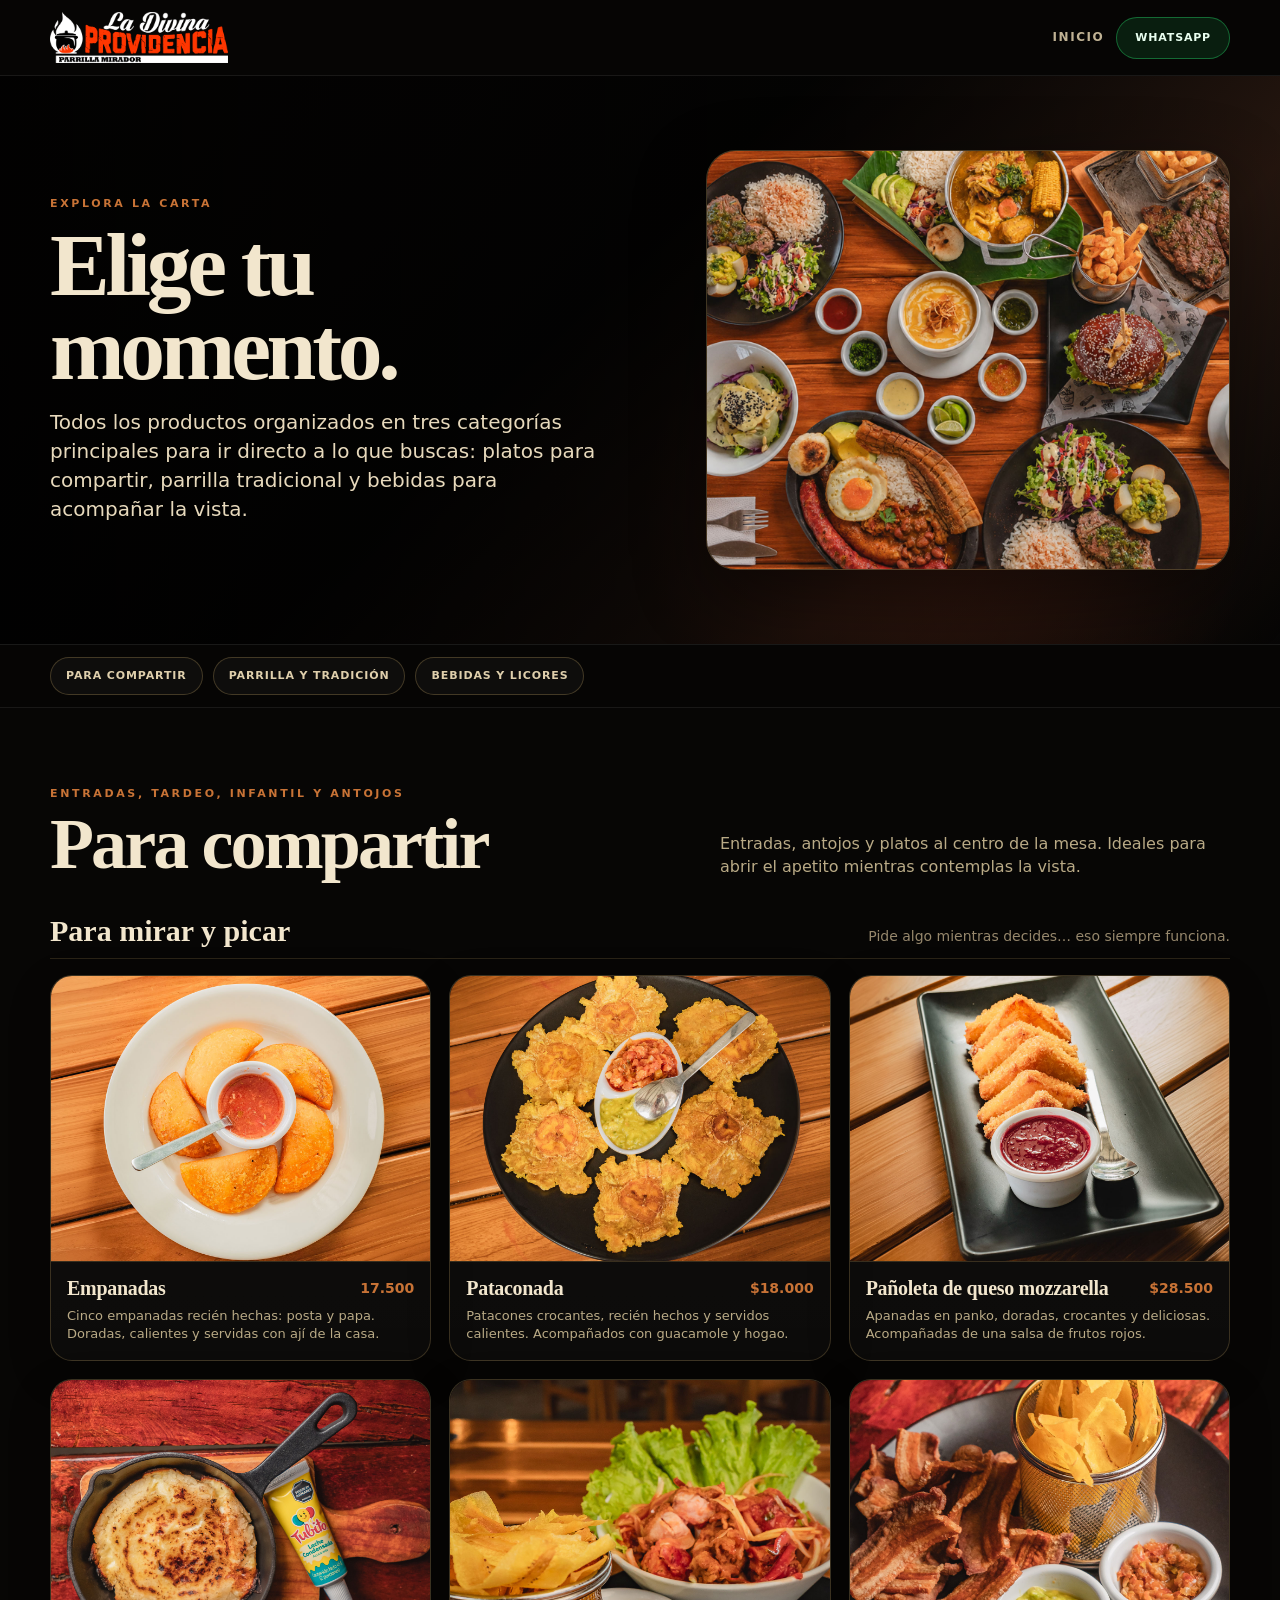
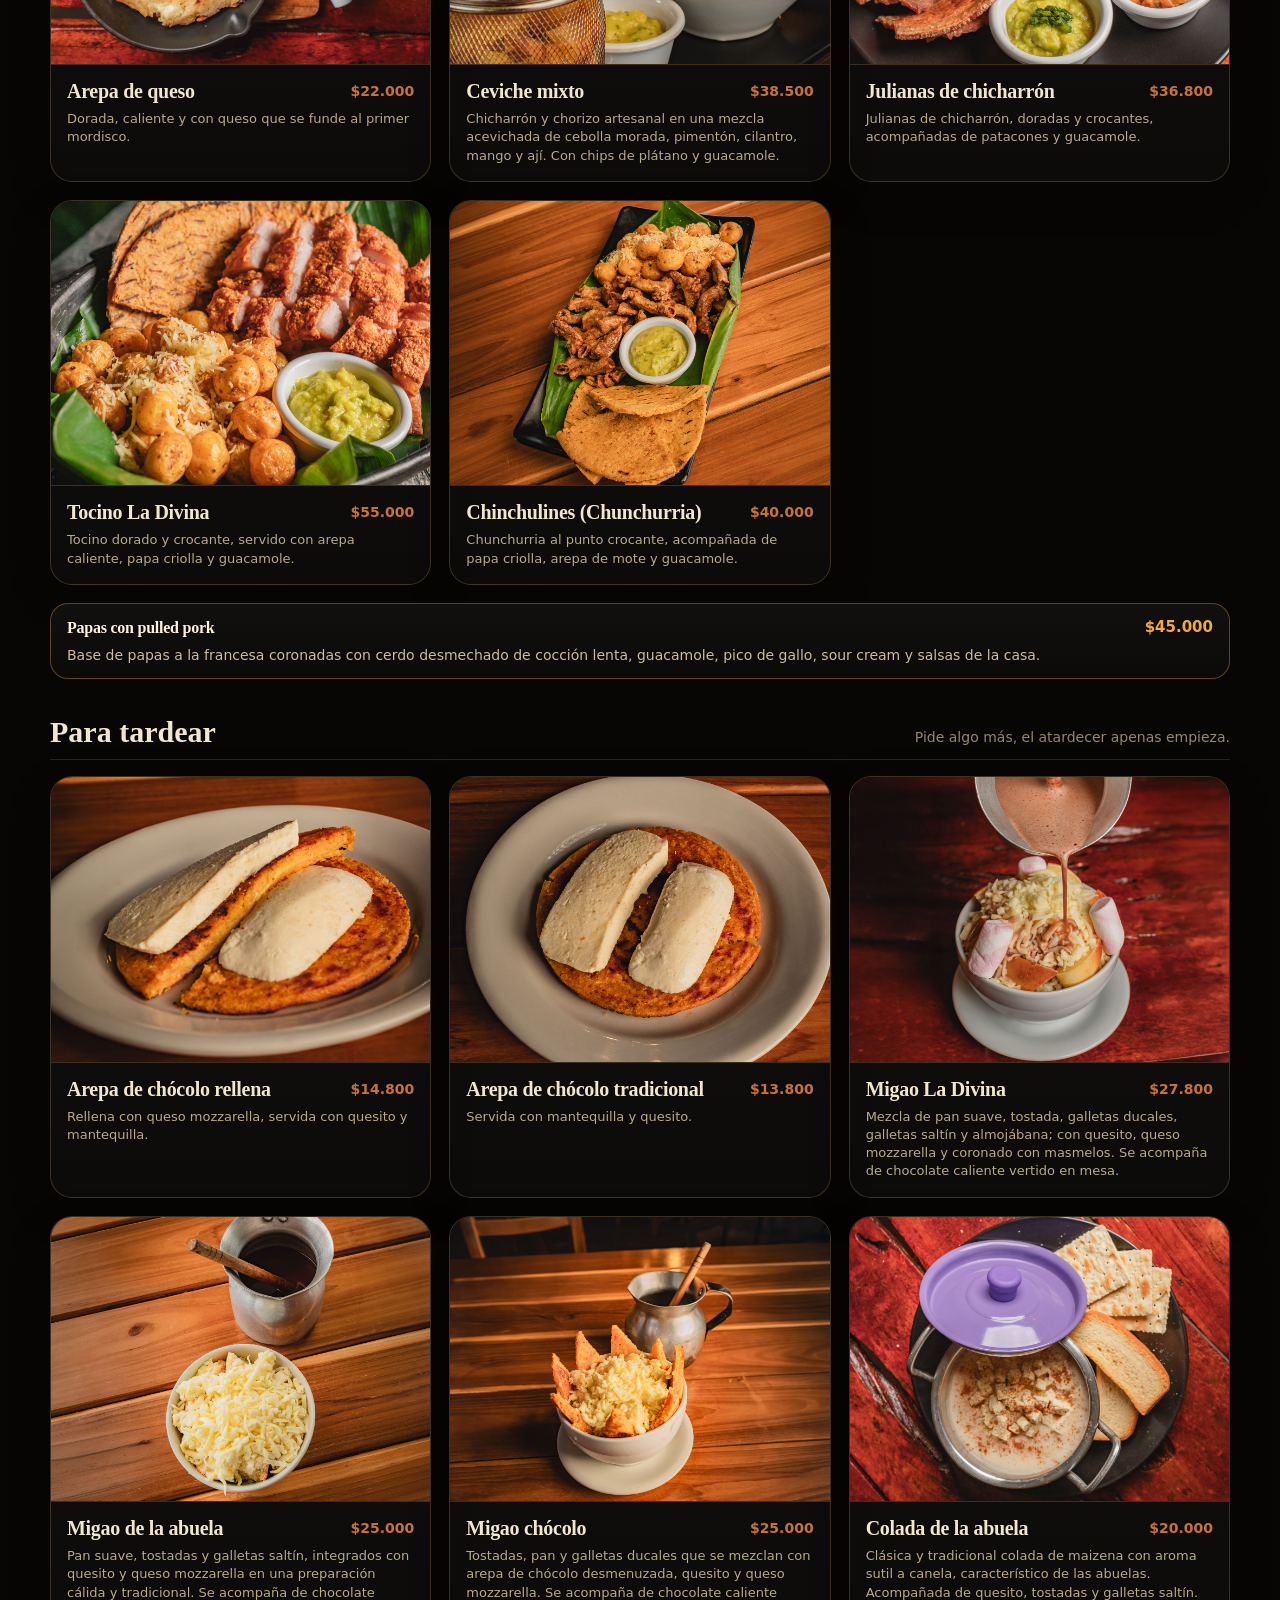
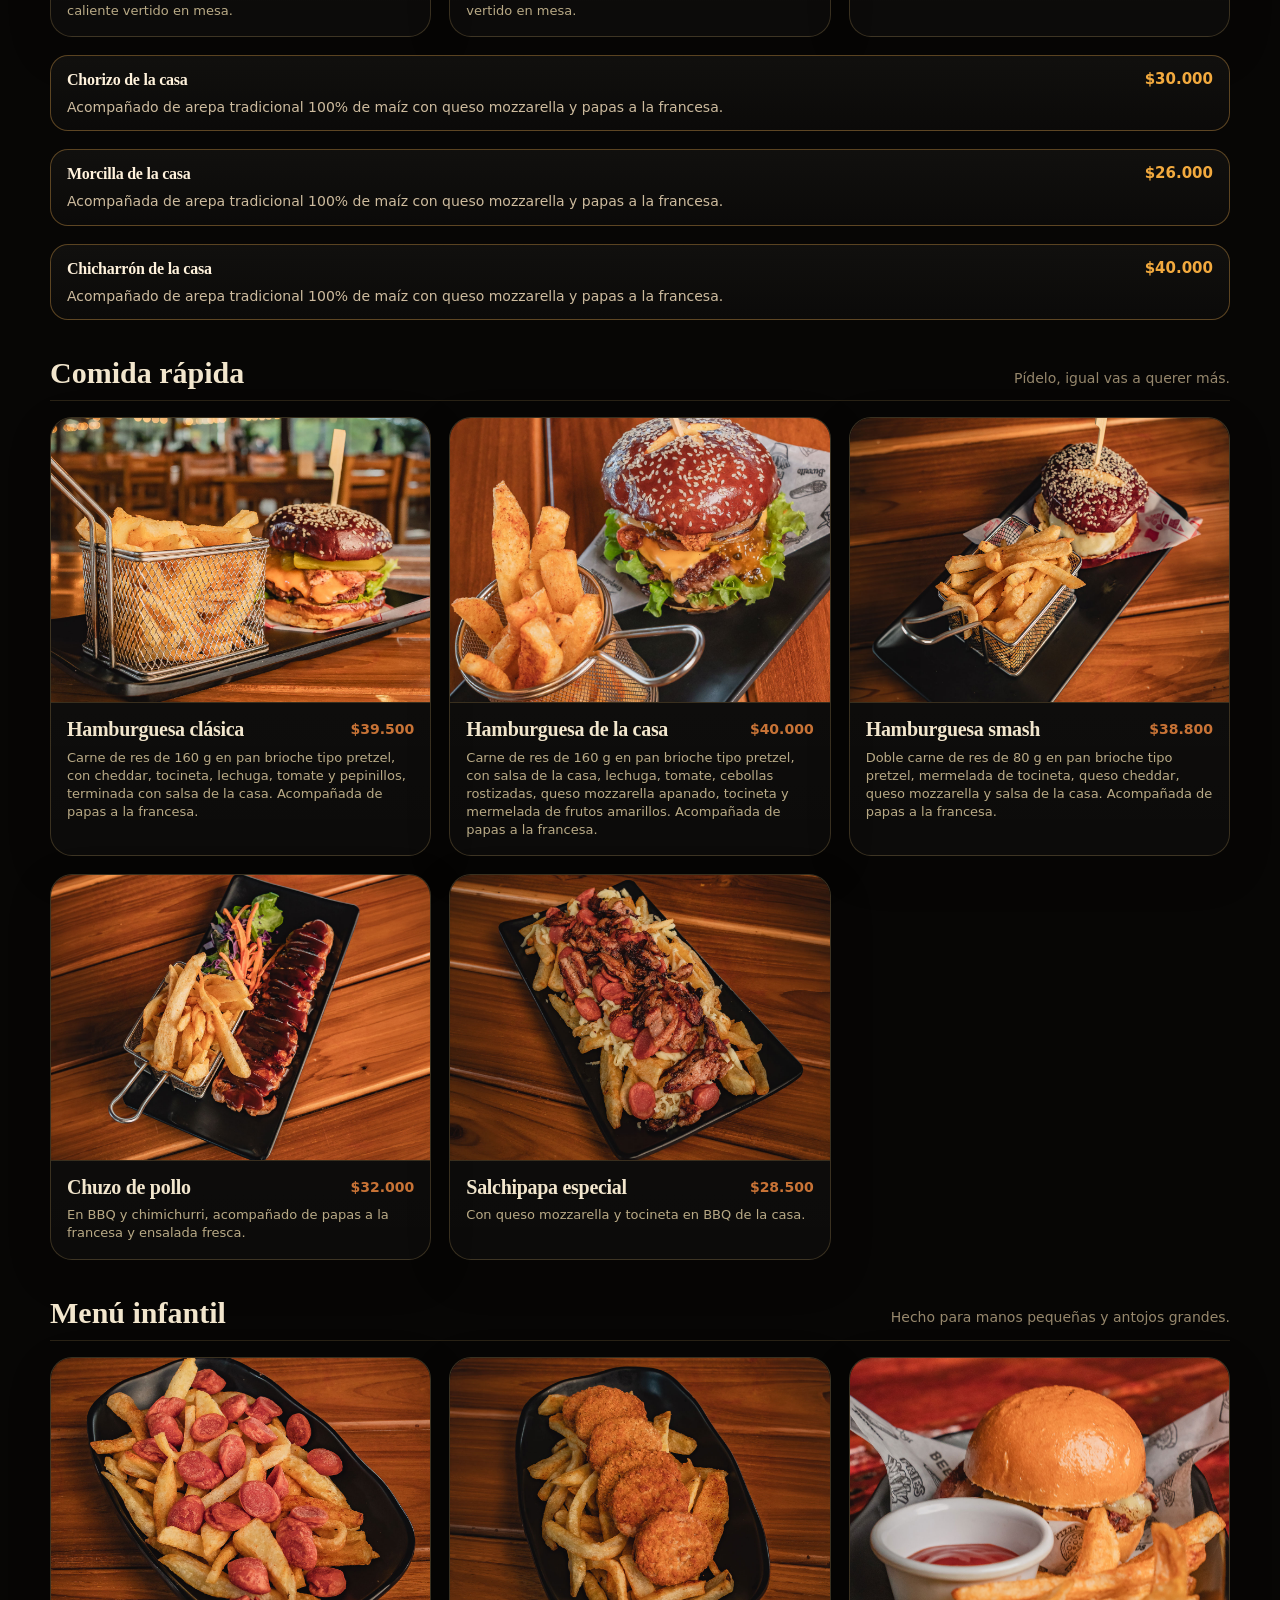
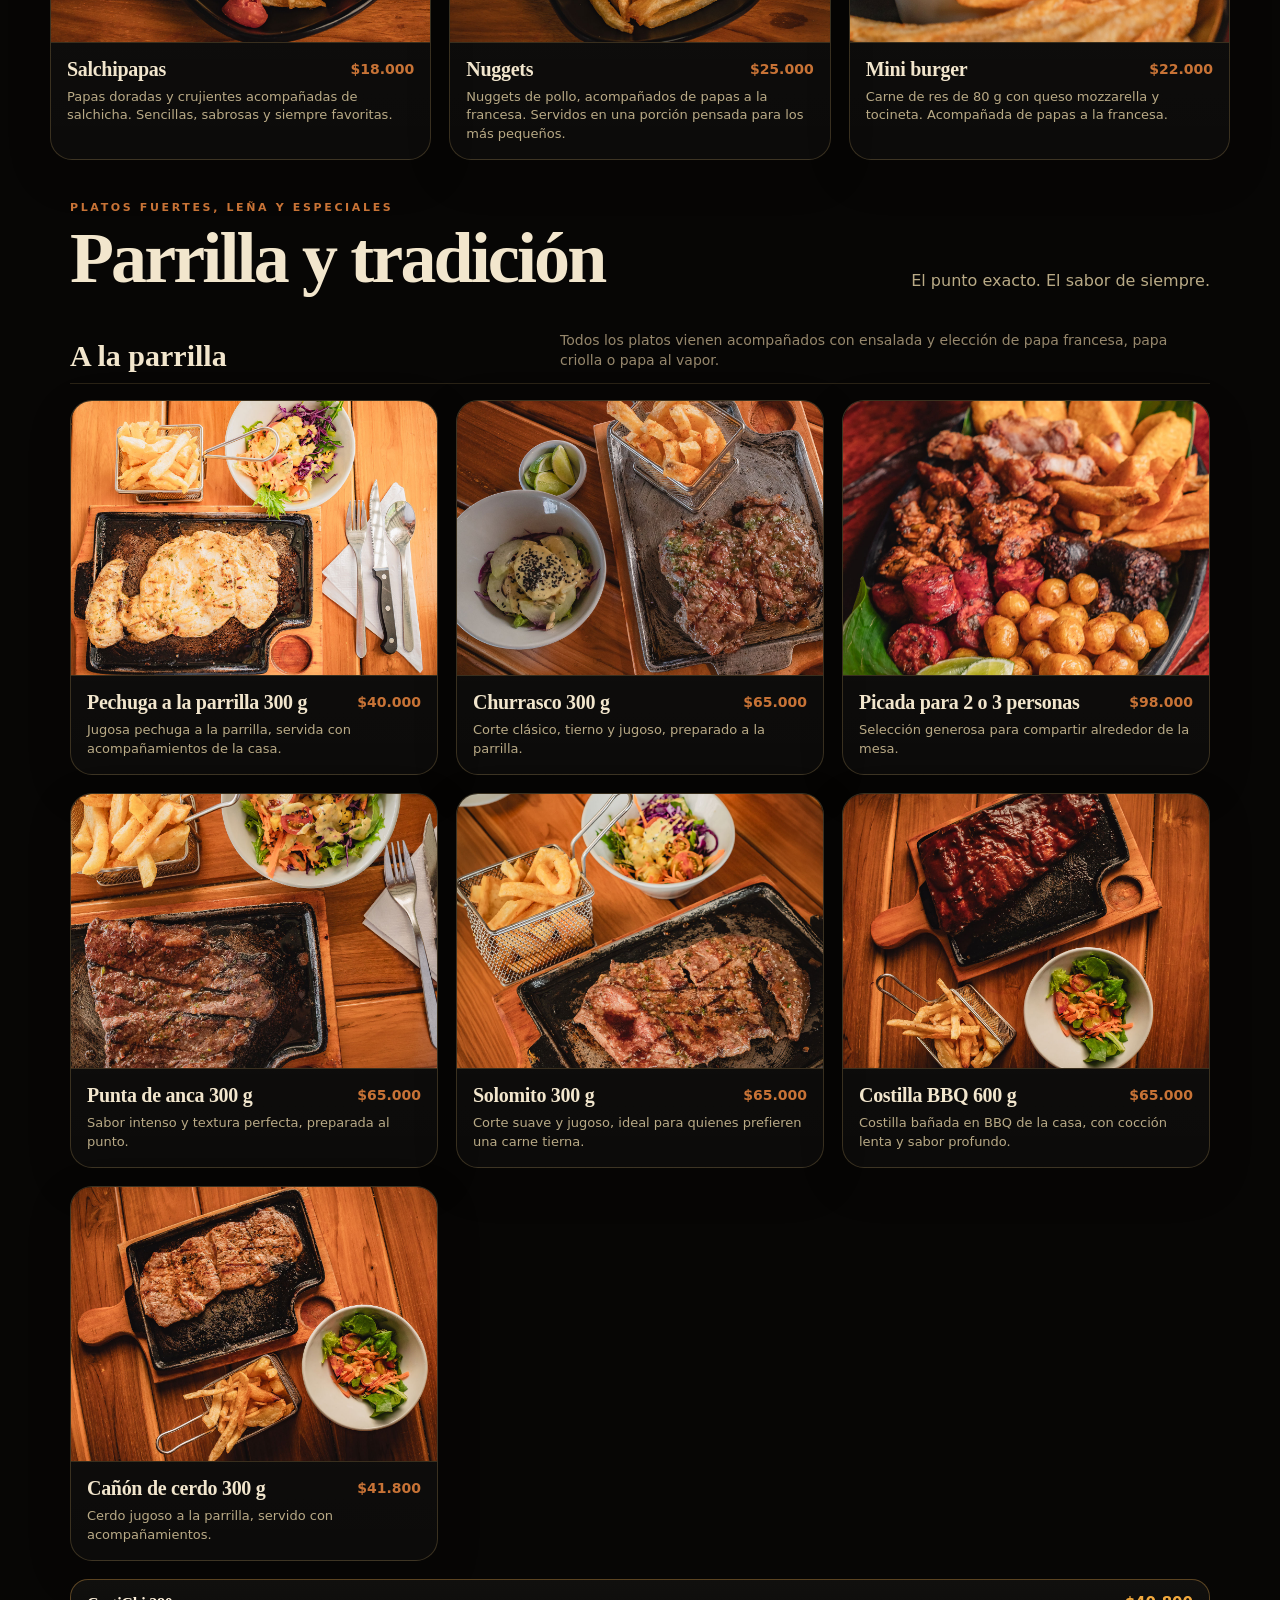
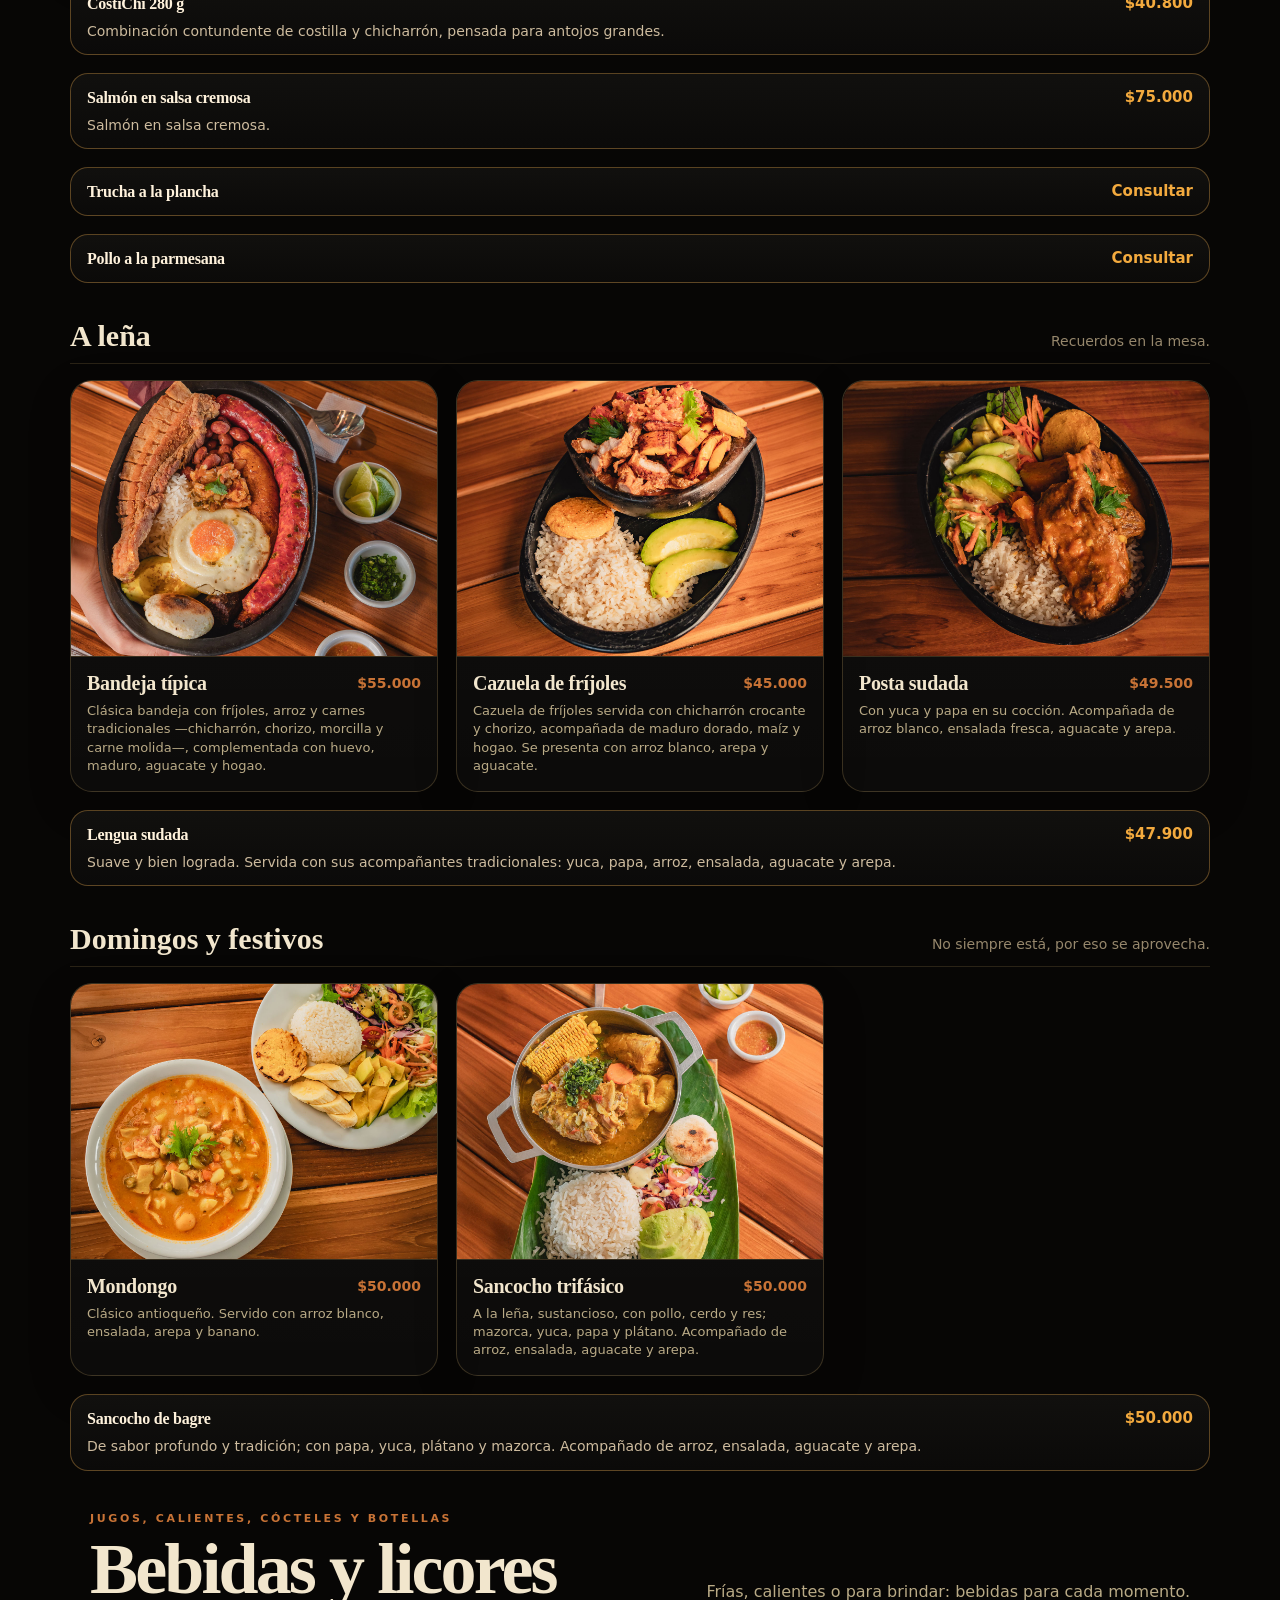
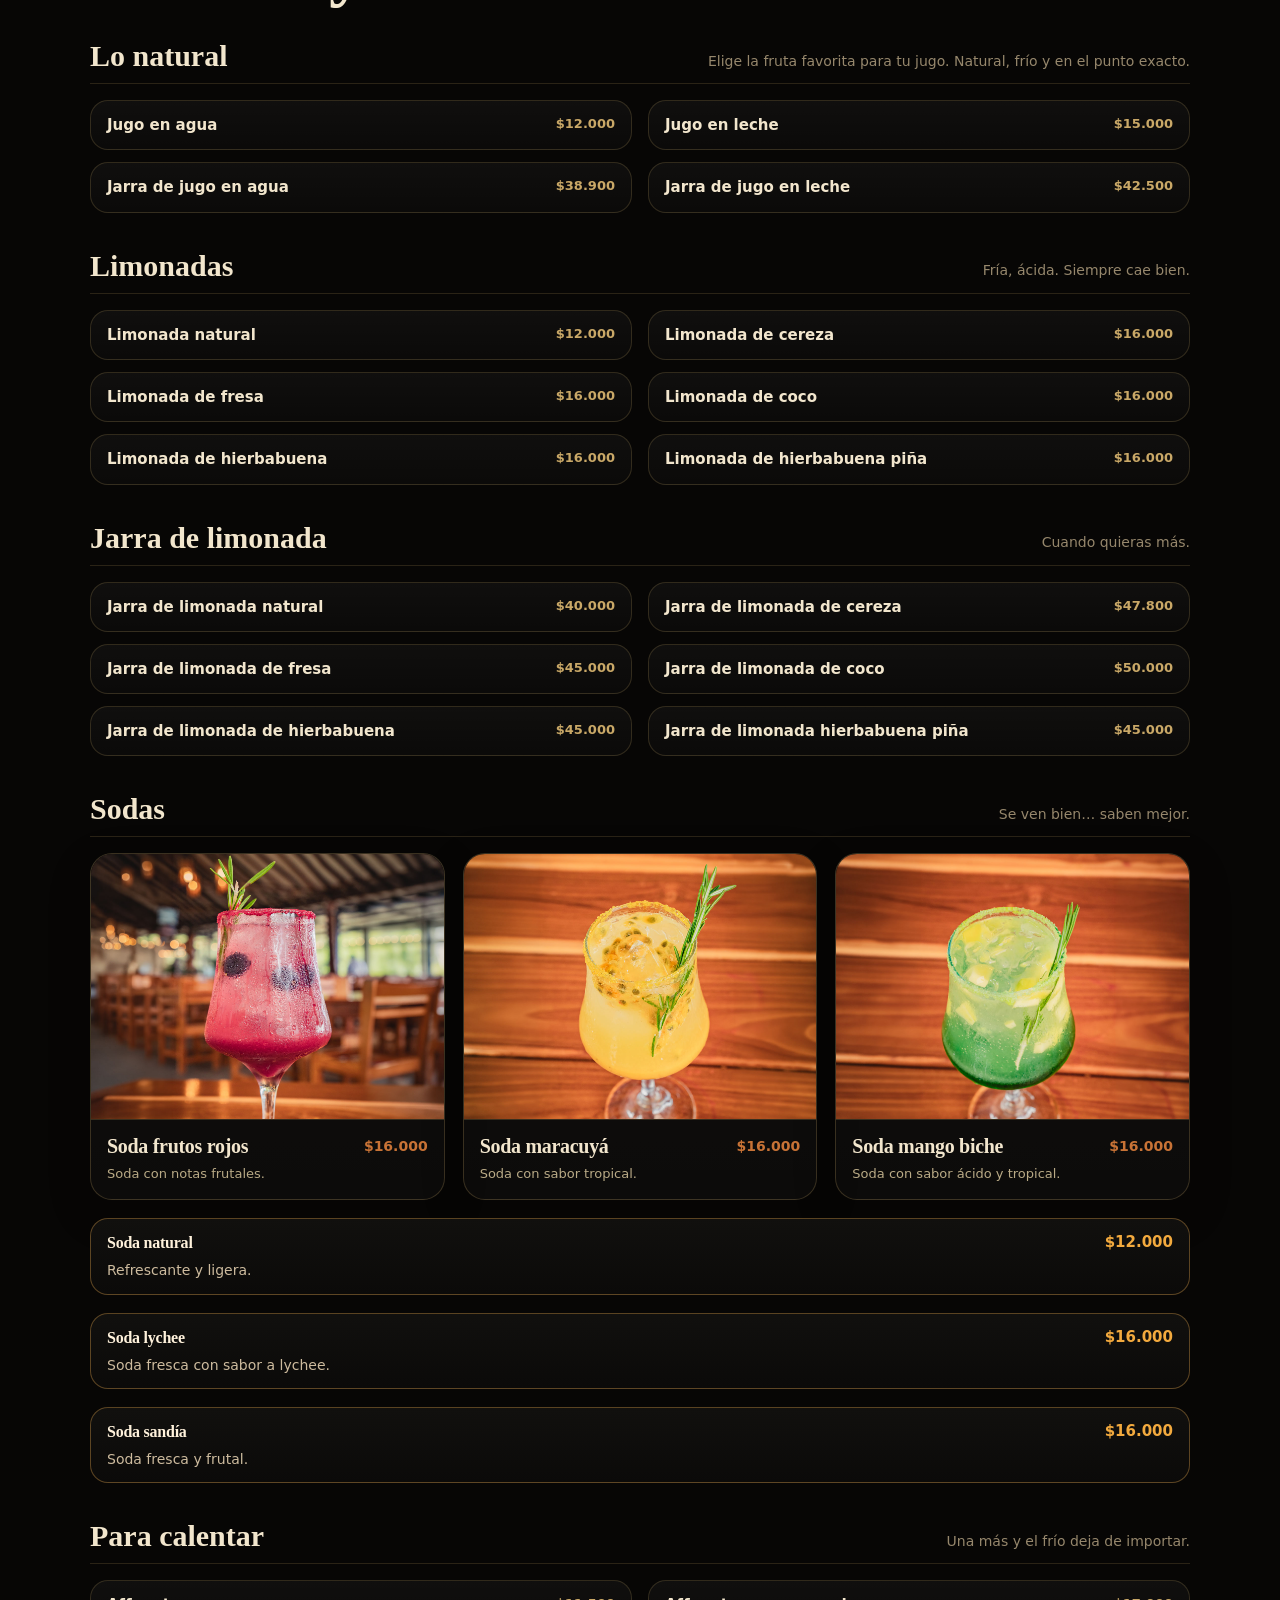
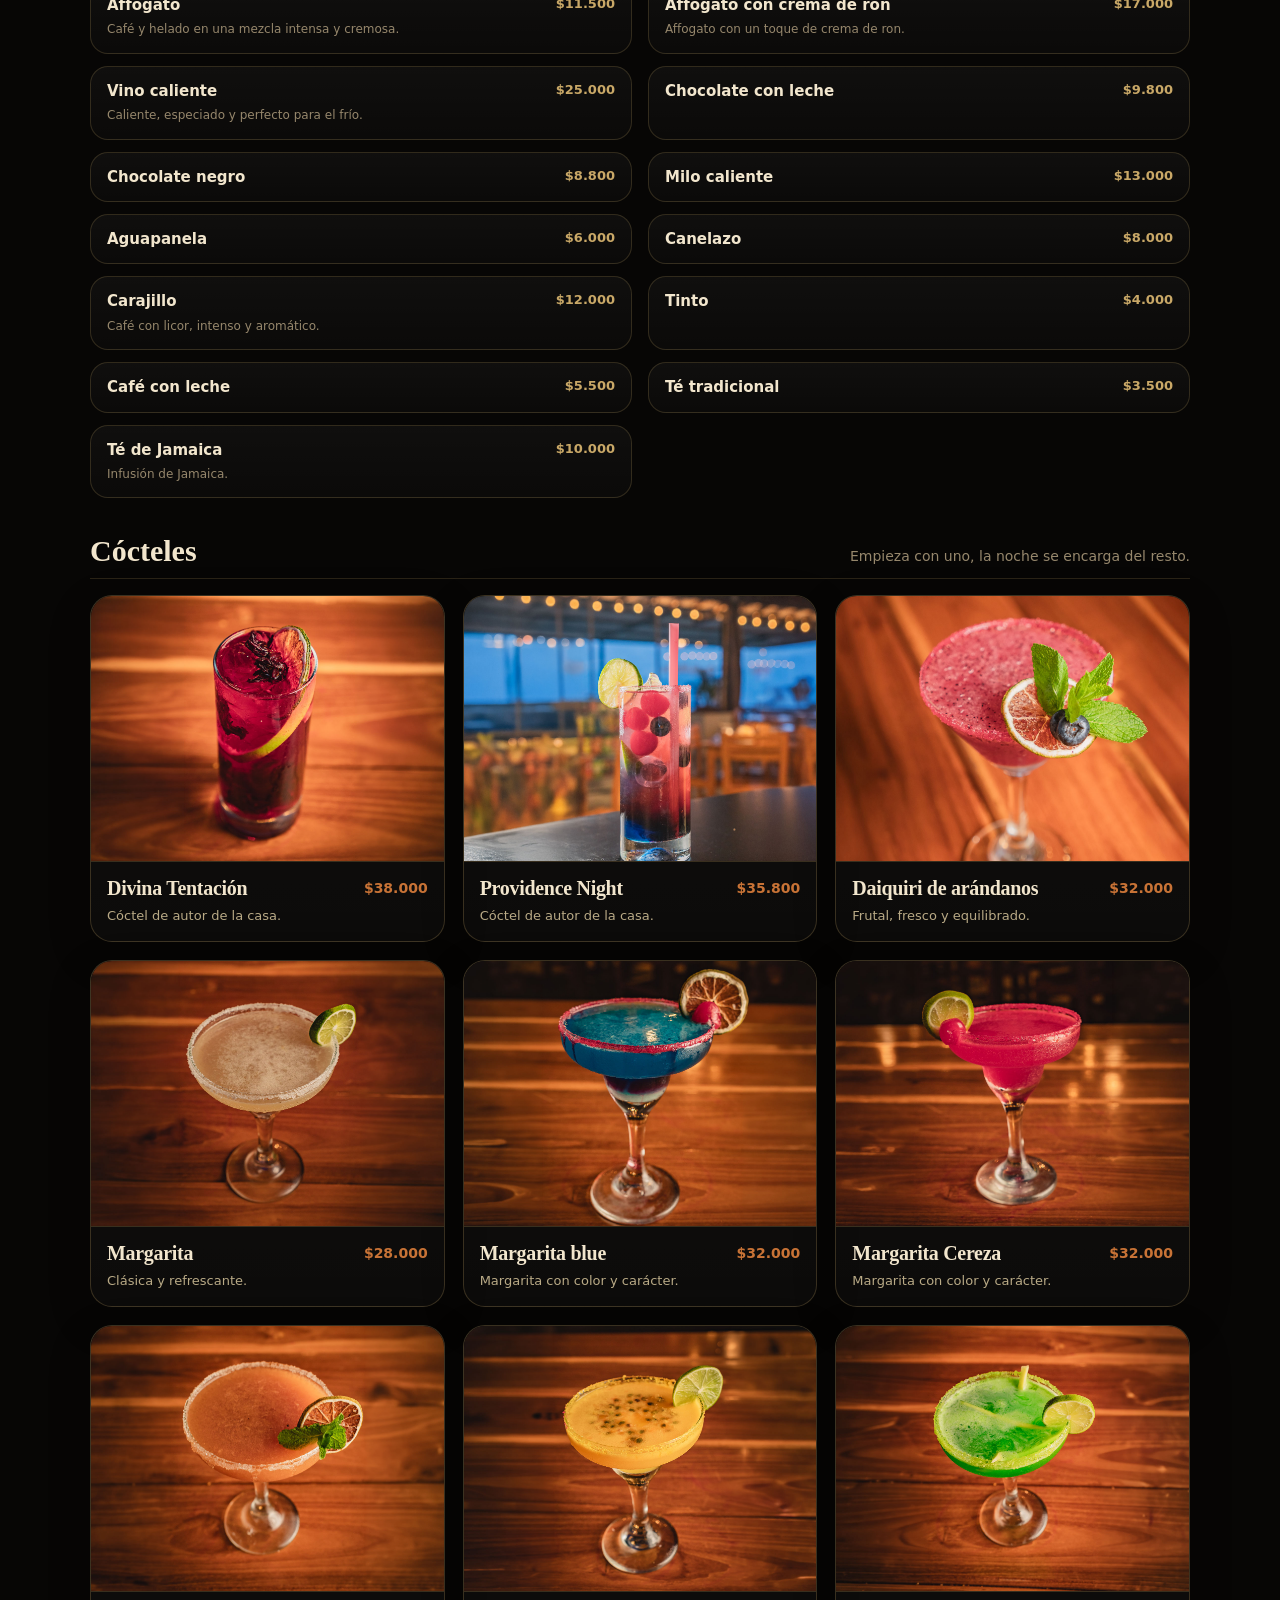
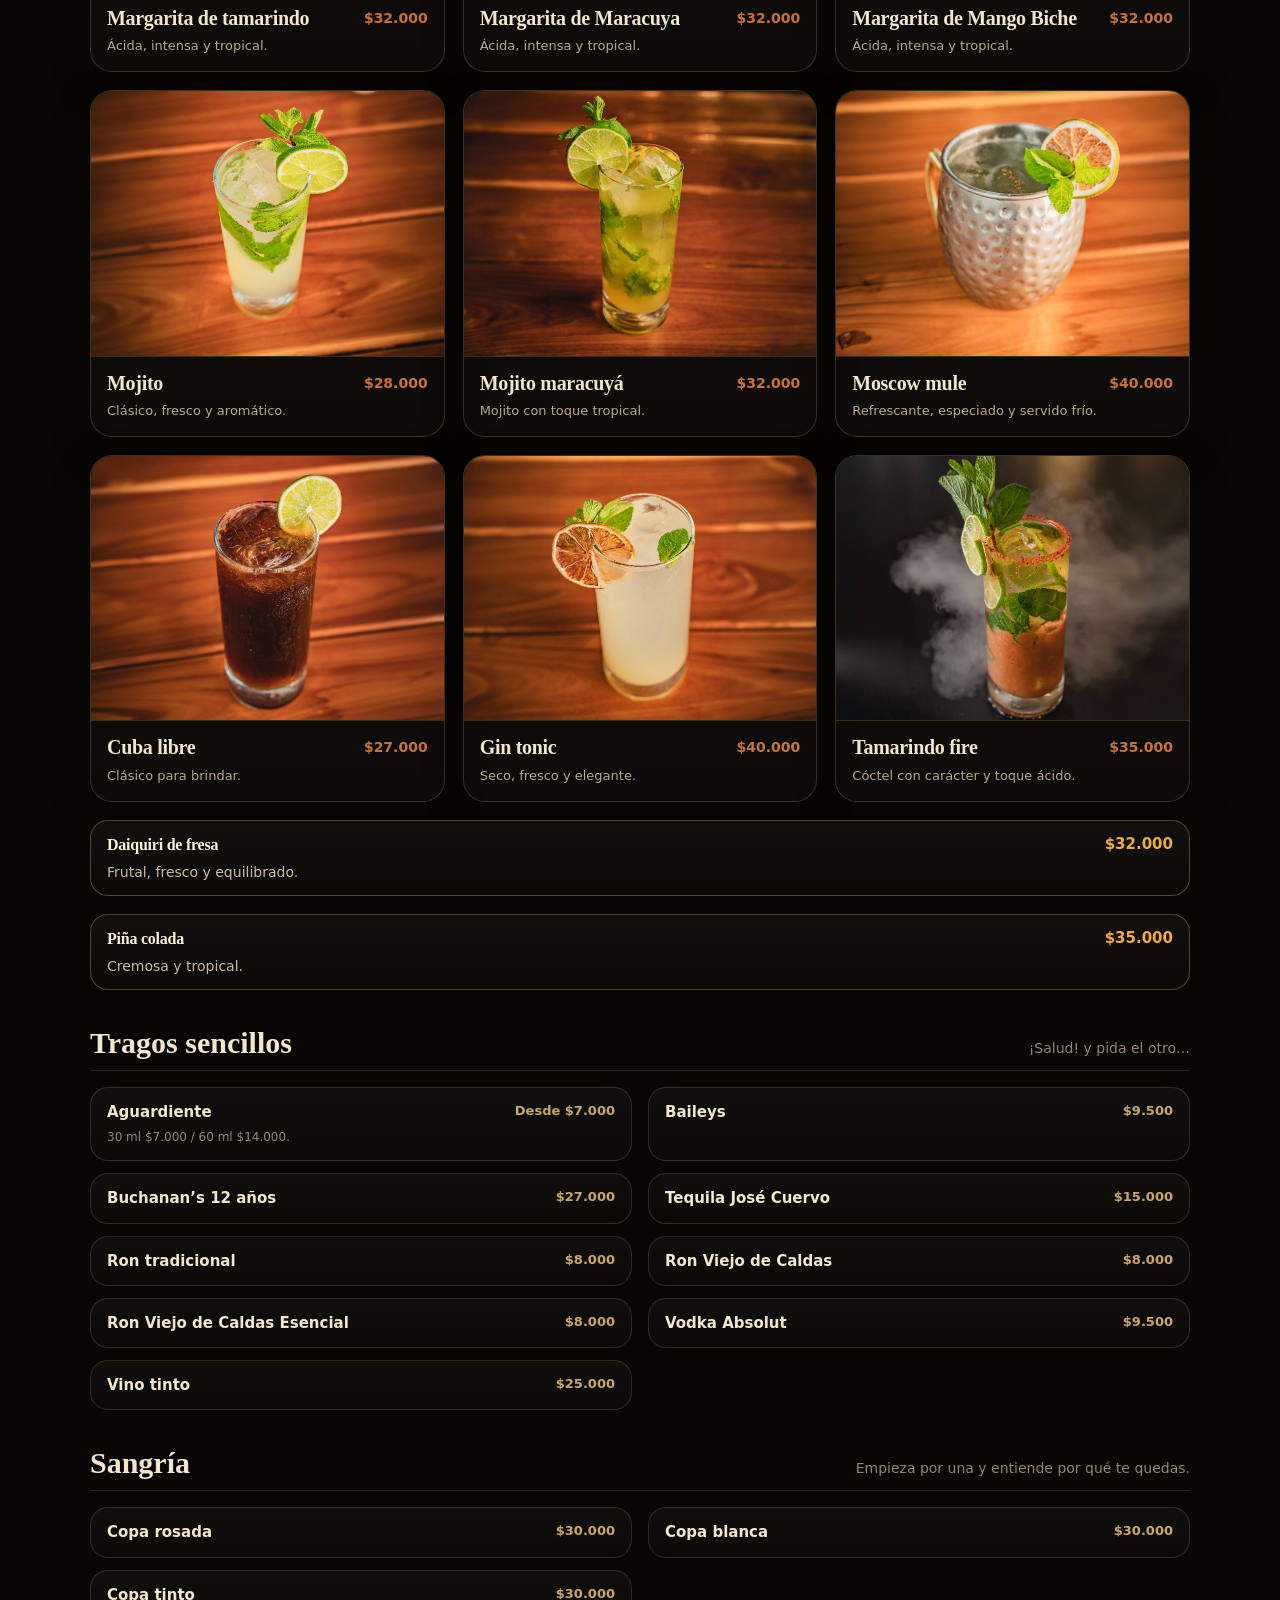
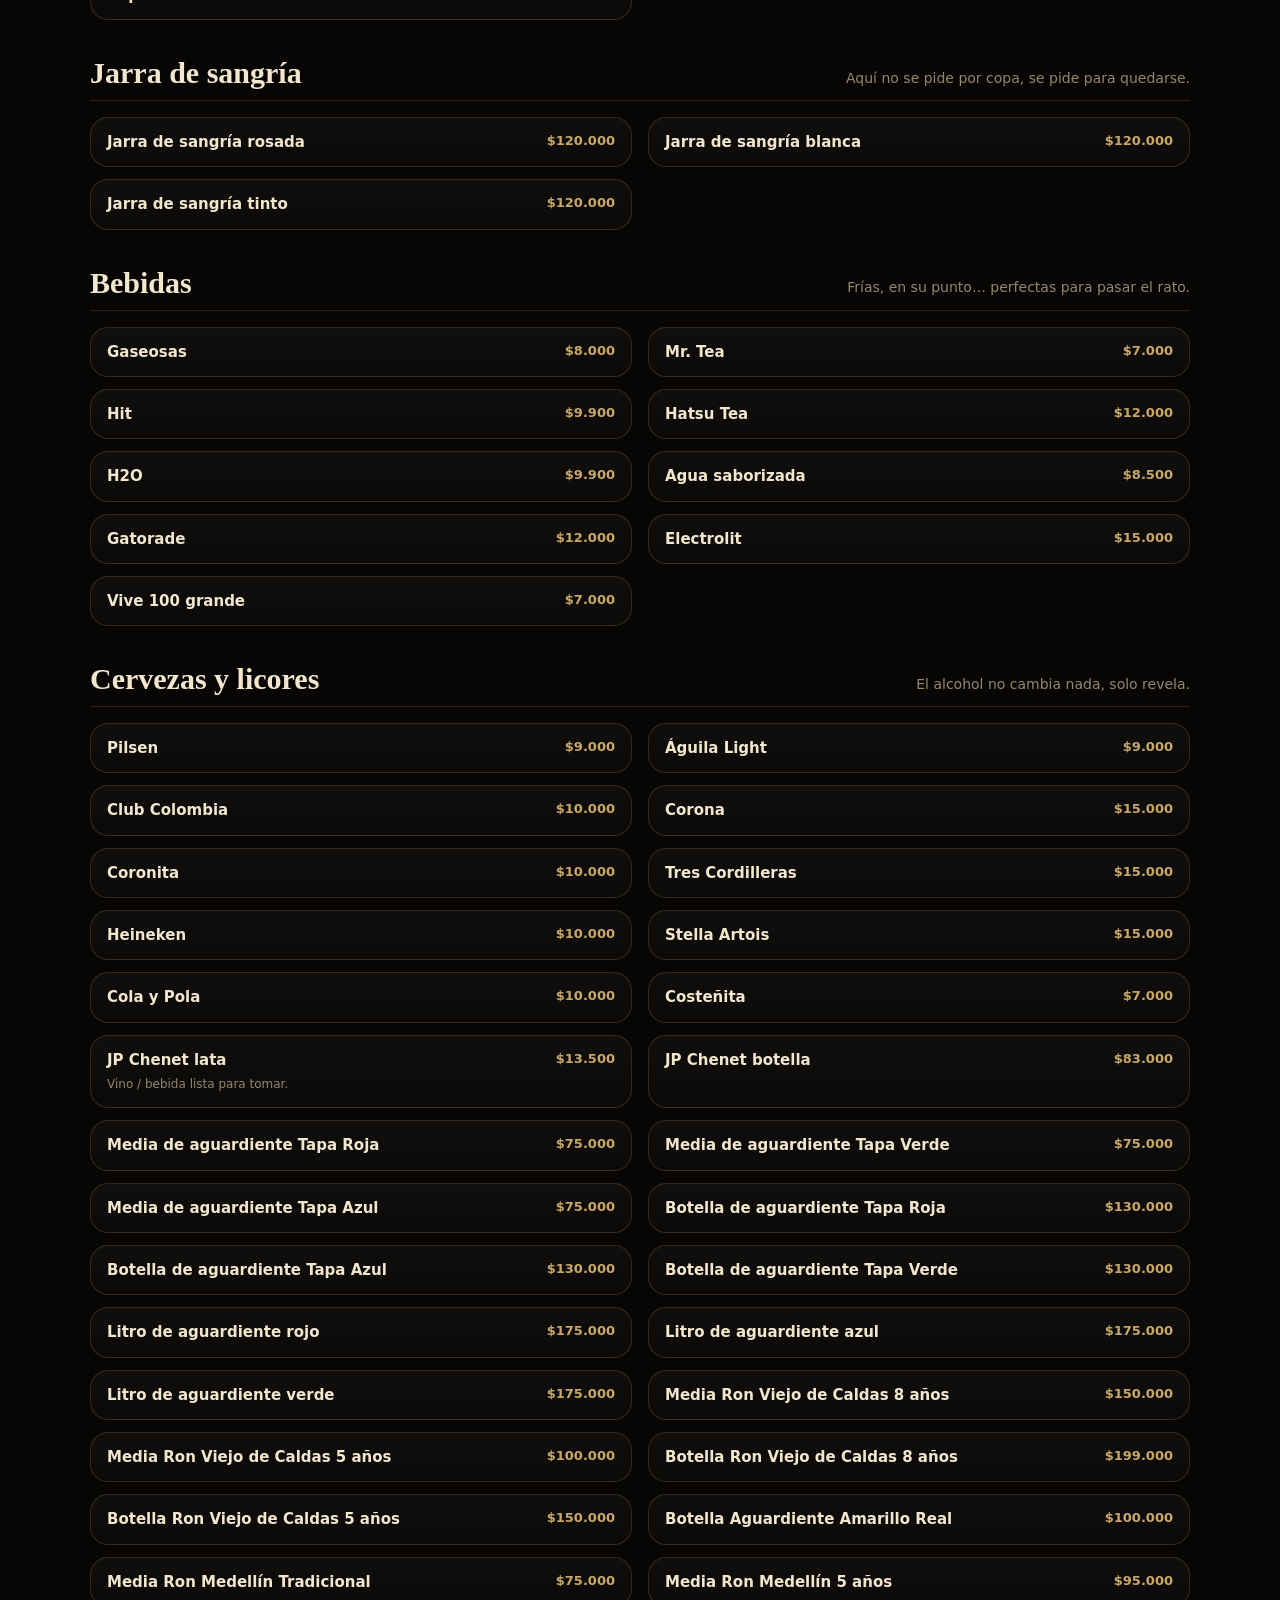
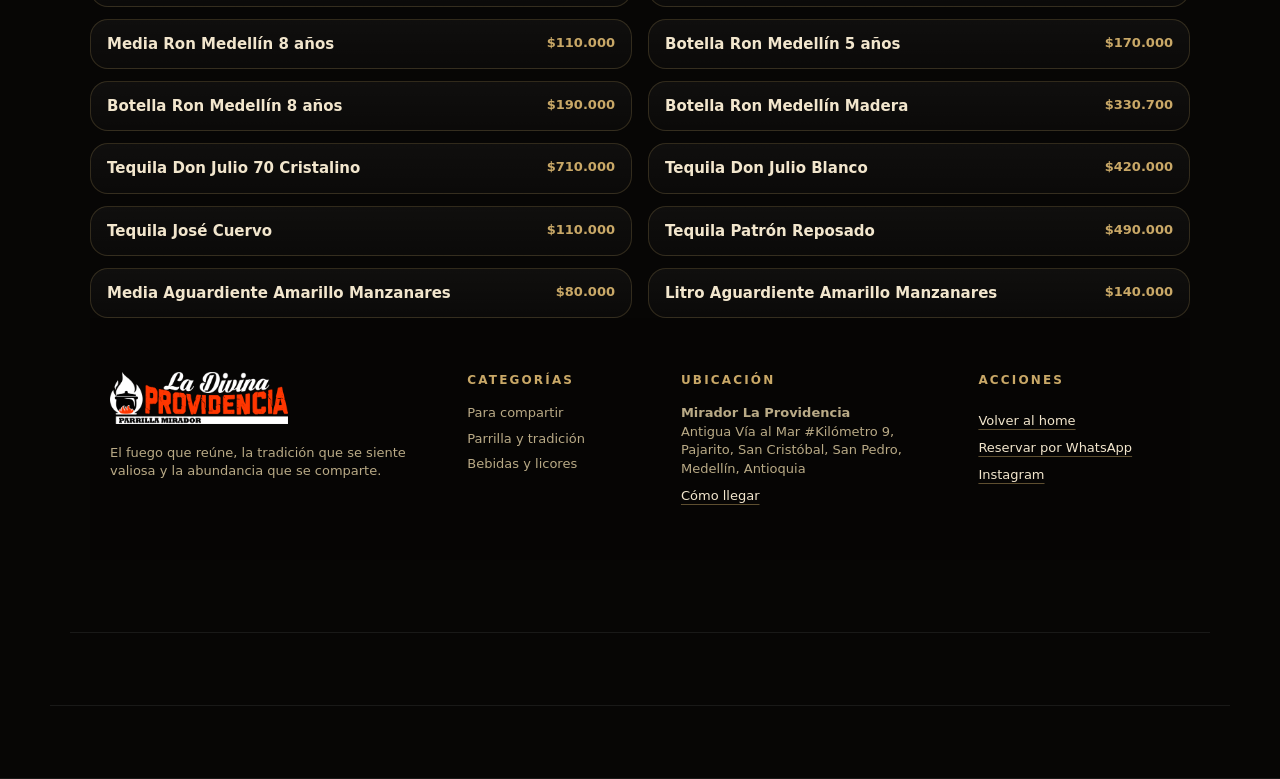
==== commit a98a070f: "Update menu.html" ====
--- a/menu.html
+++ b/menu.html
@@ -191,7 +191,7 @@
                Empanadas
               </h3>
               <strong class="price">
-               $5.000
+               17.500
               </strong>
              </div>
              <p>
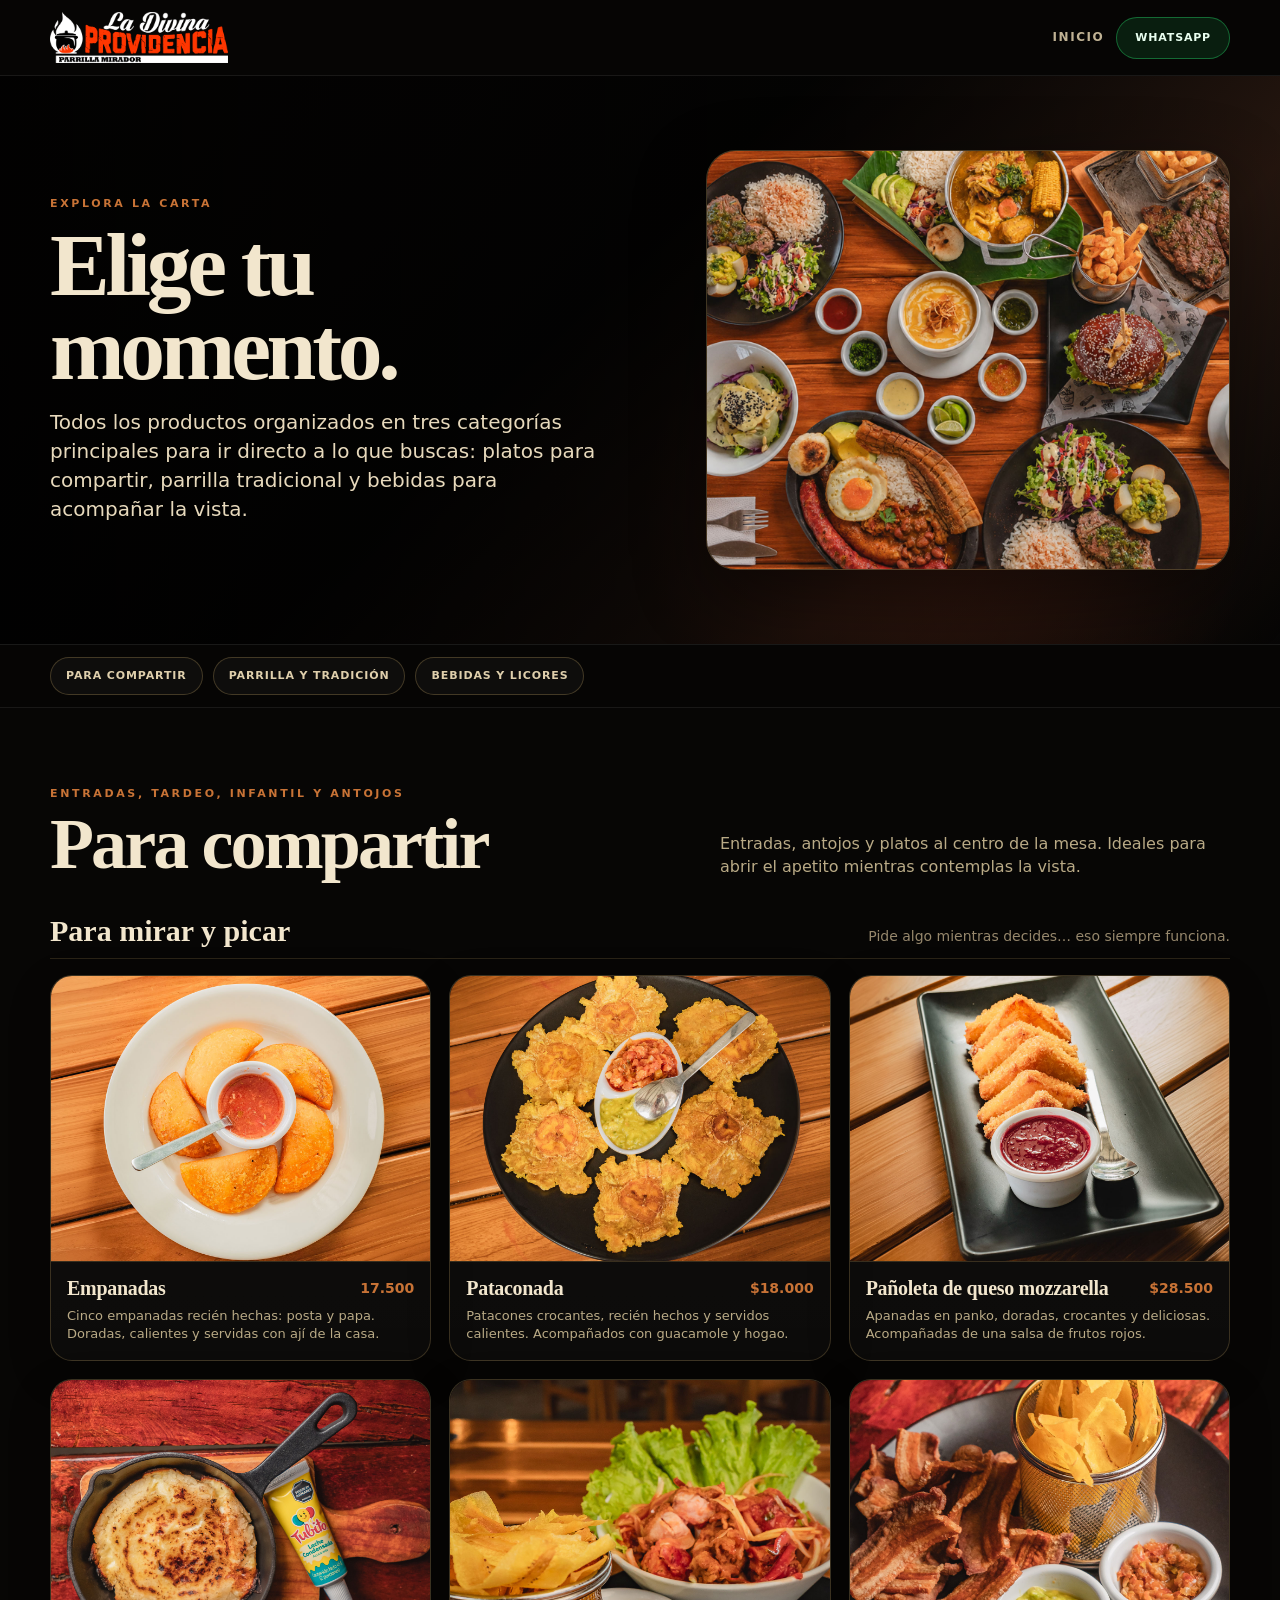
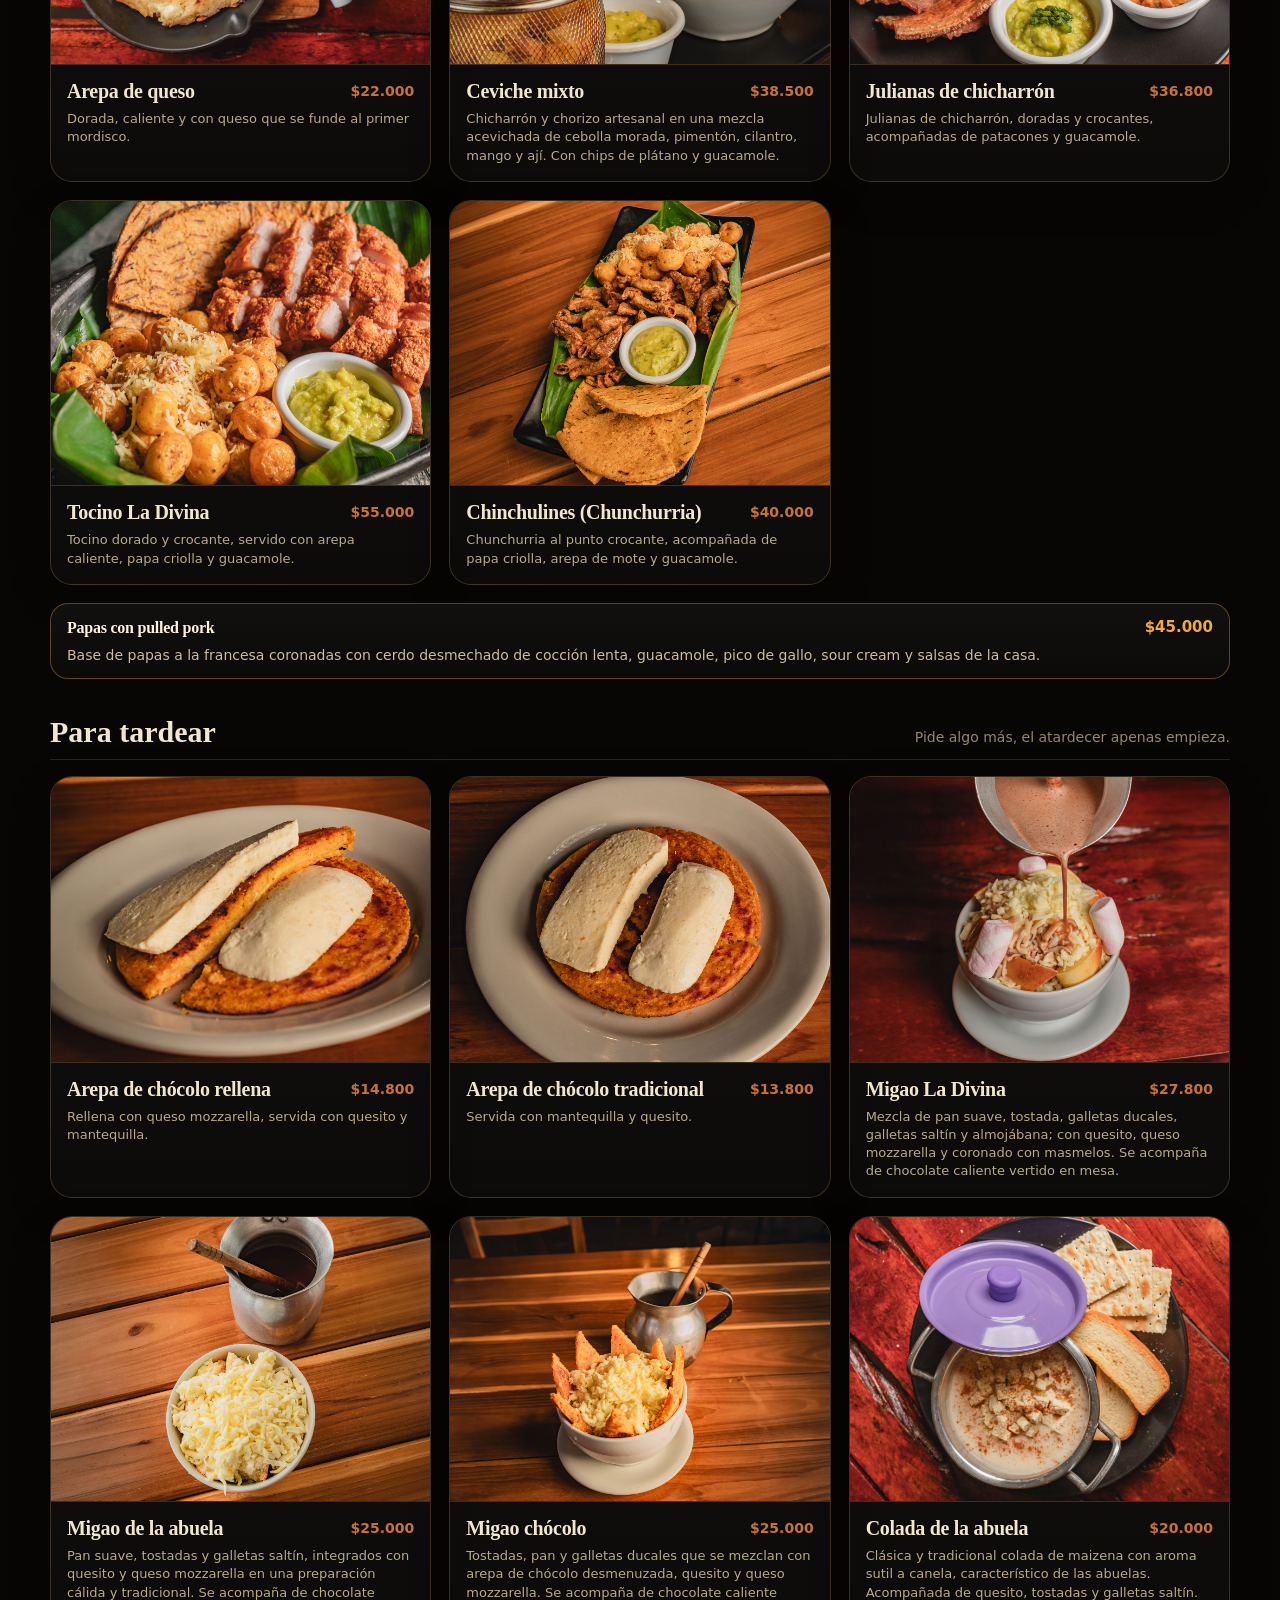
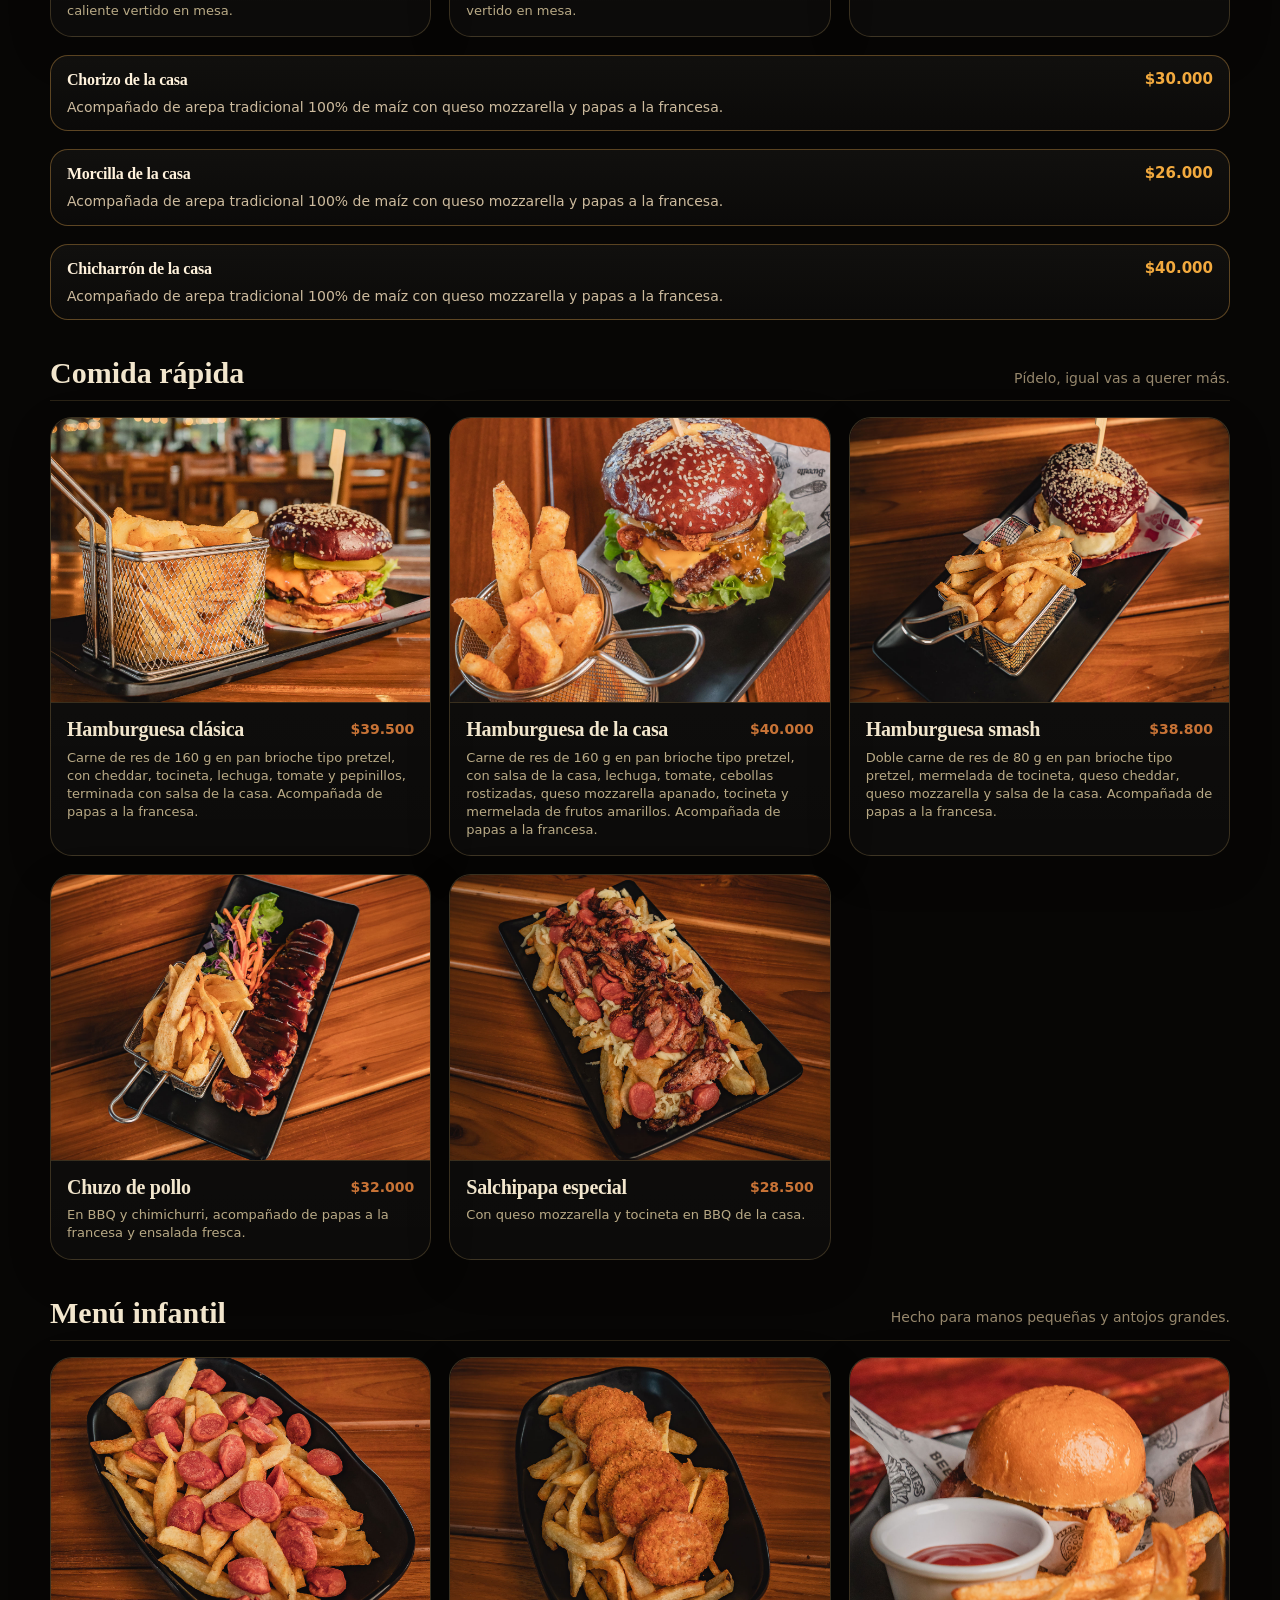
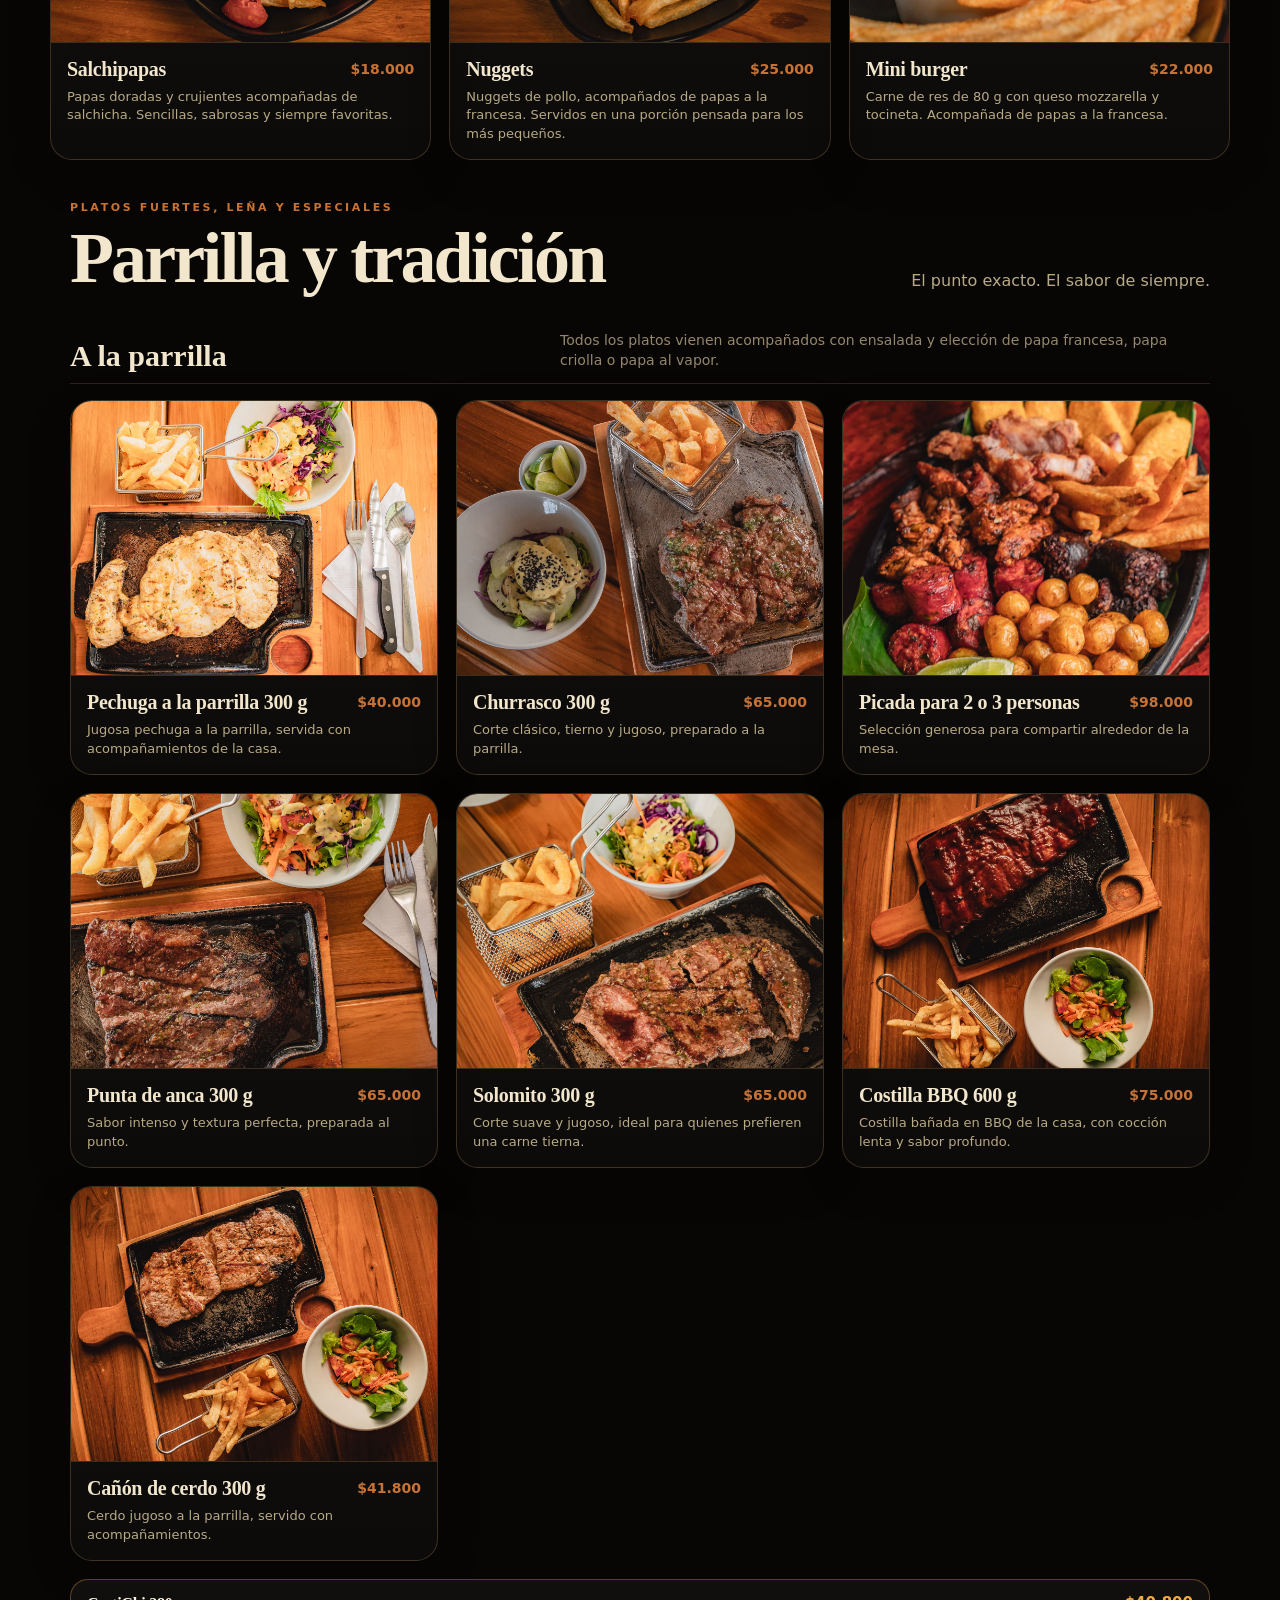
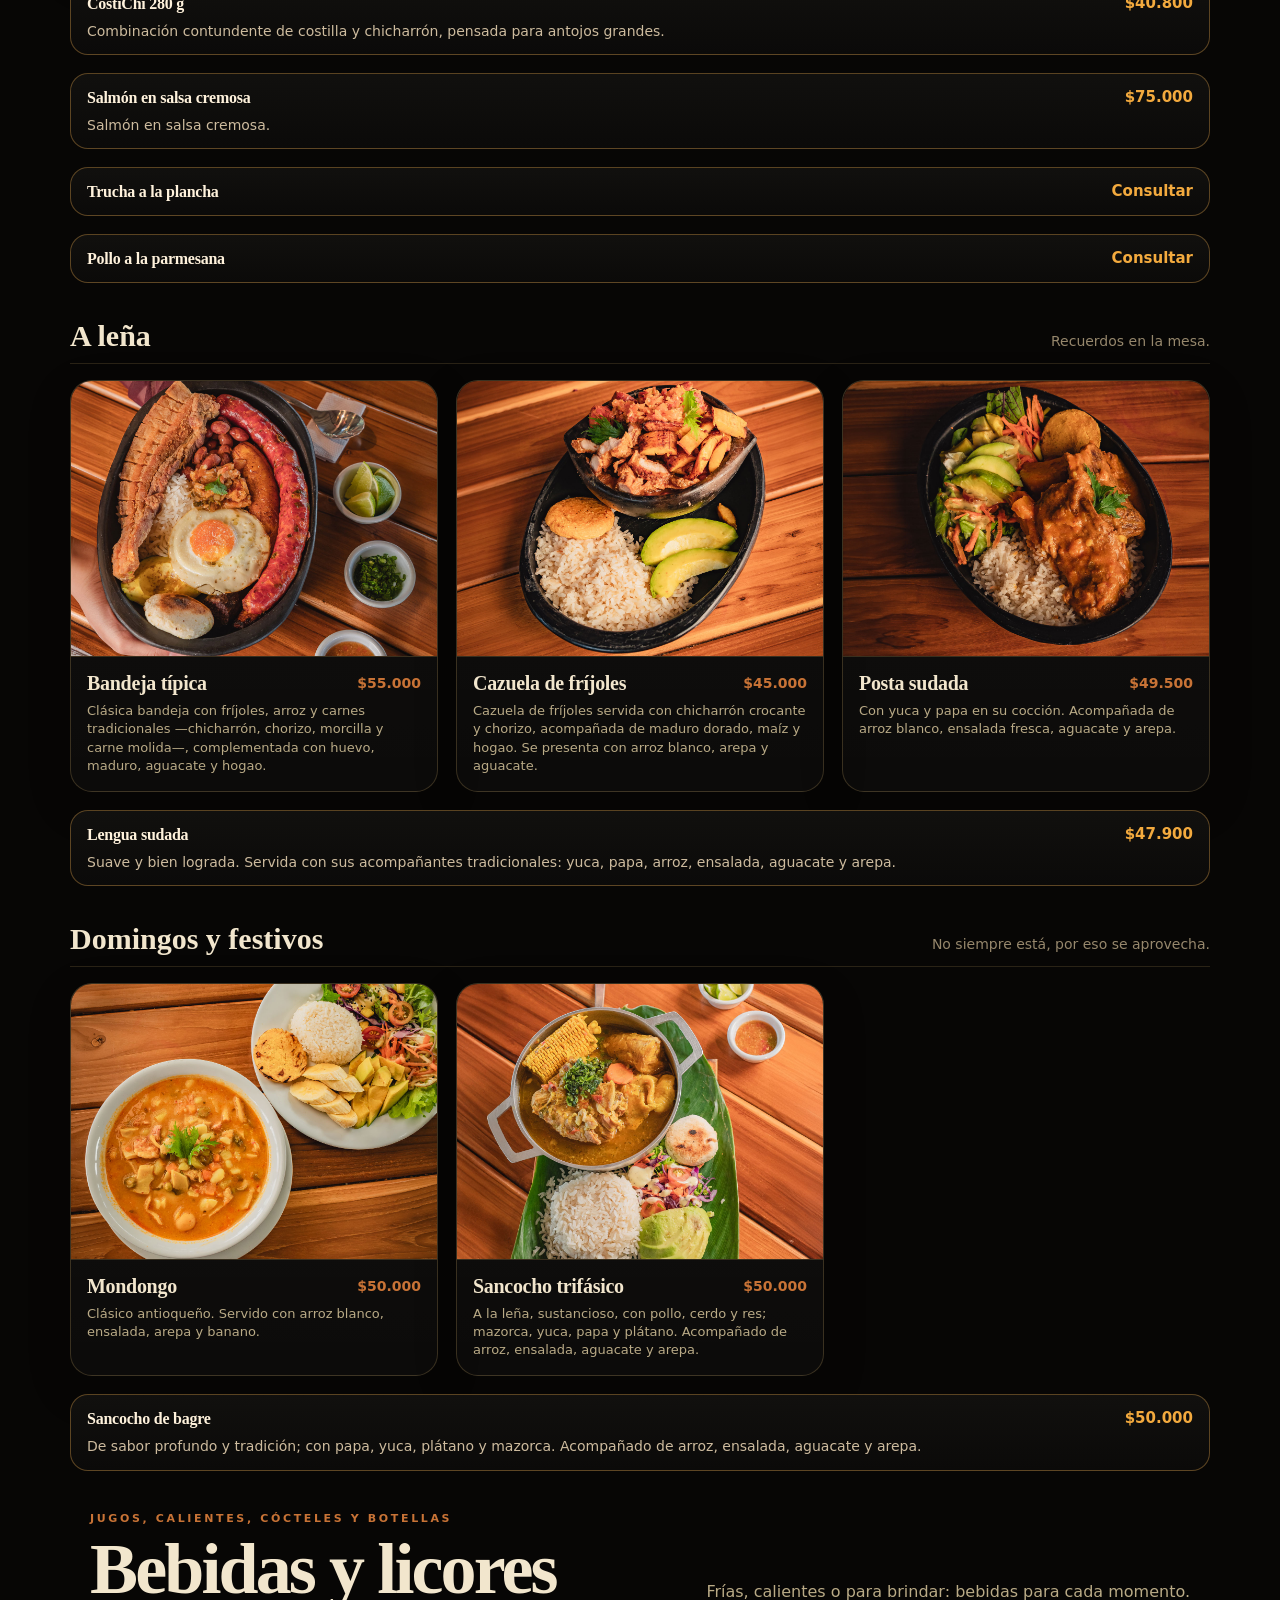
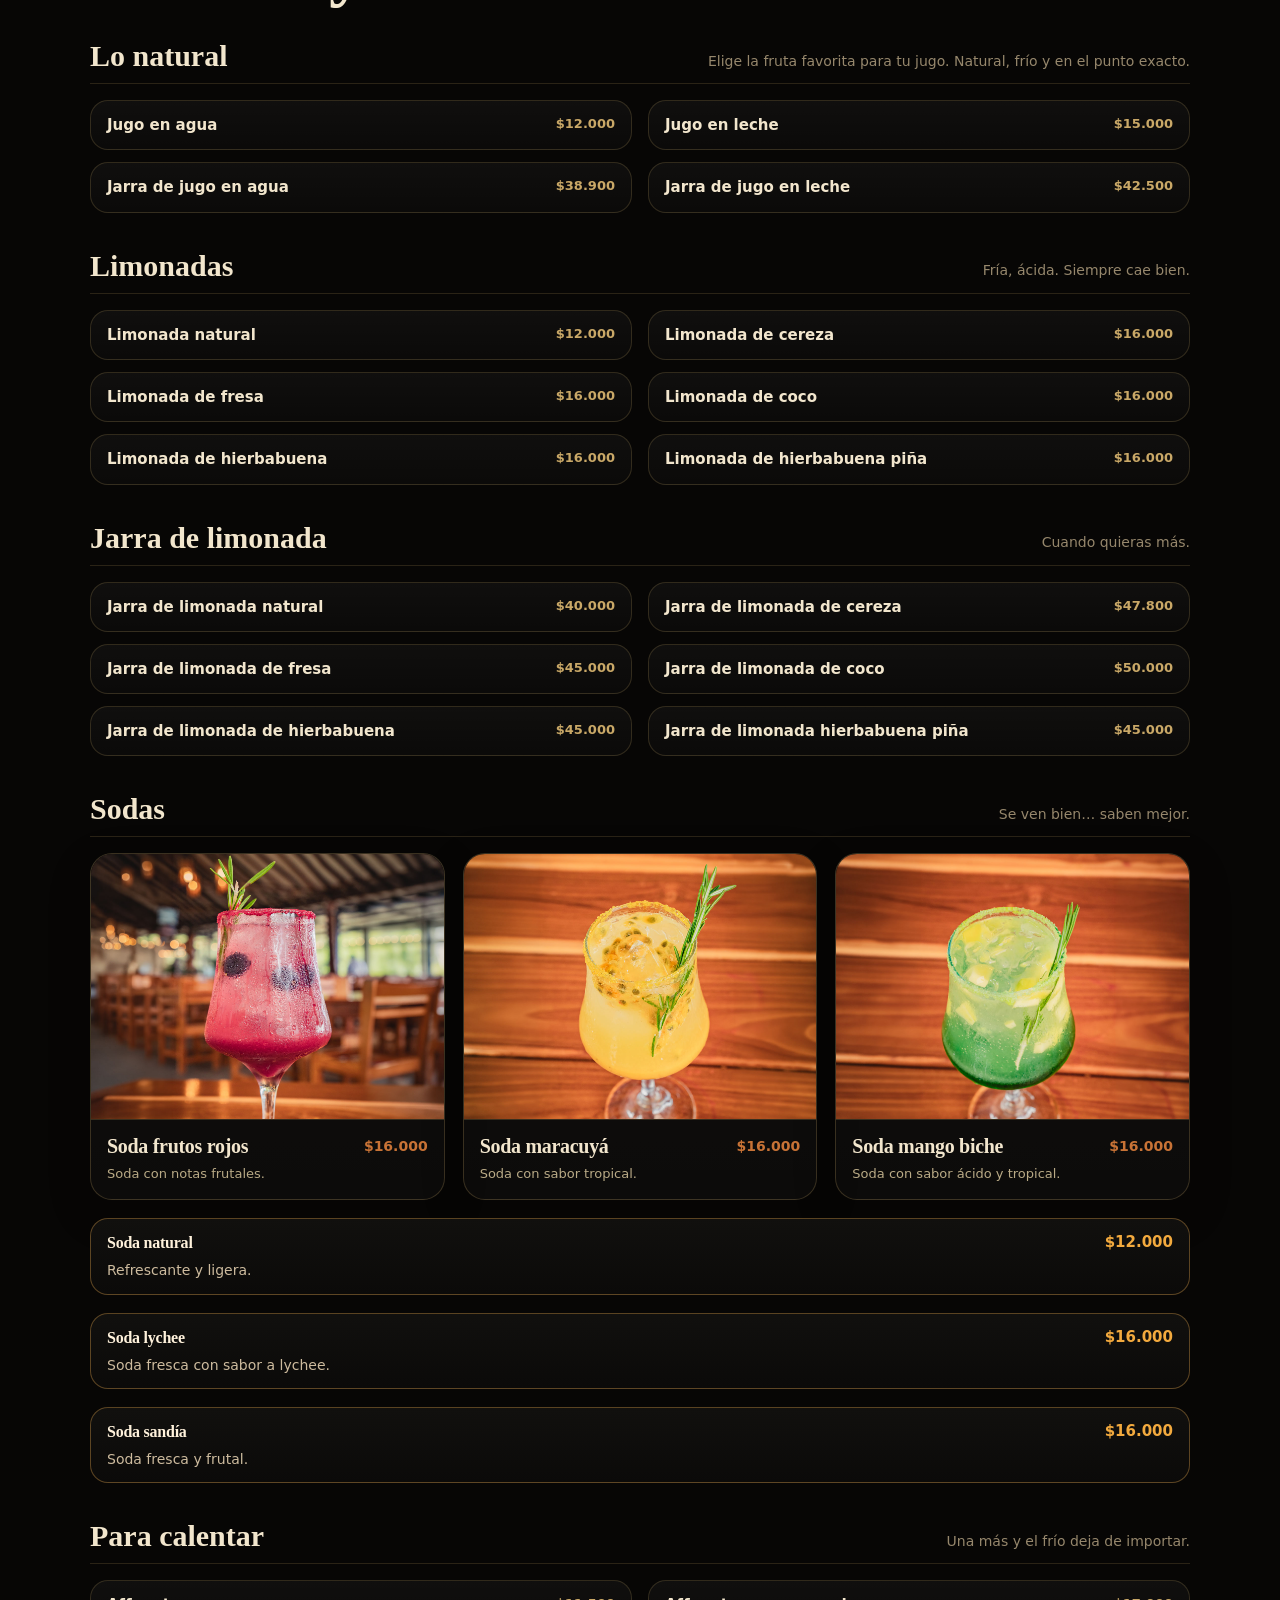
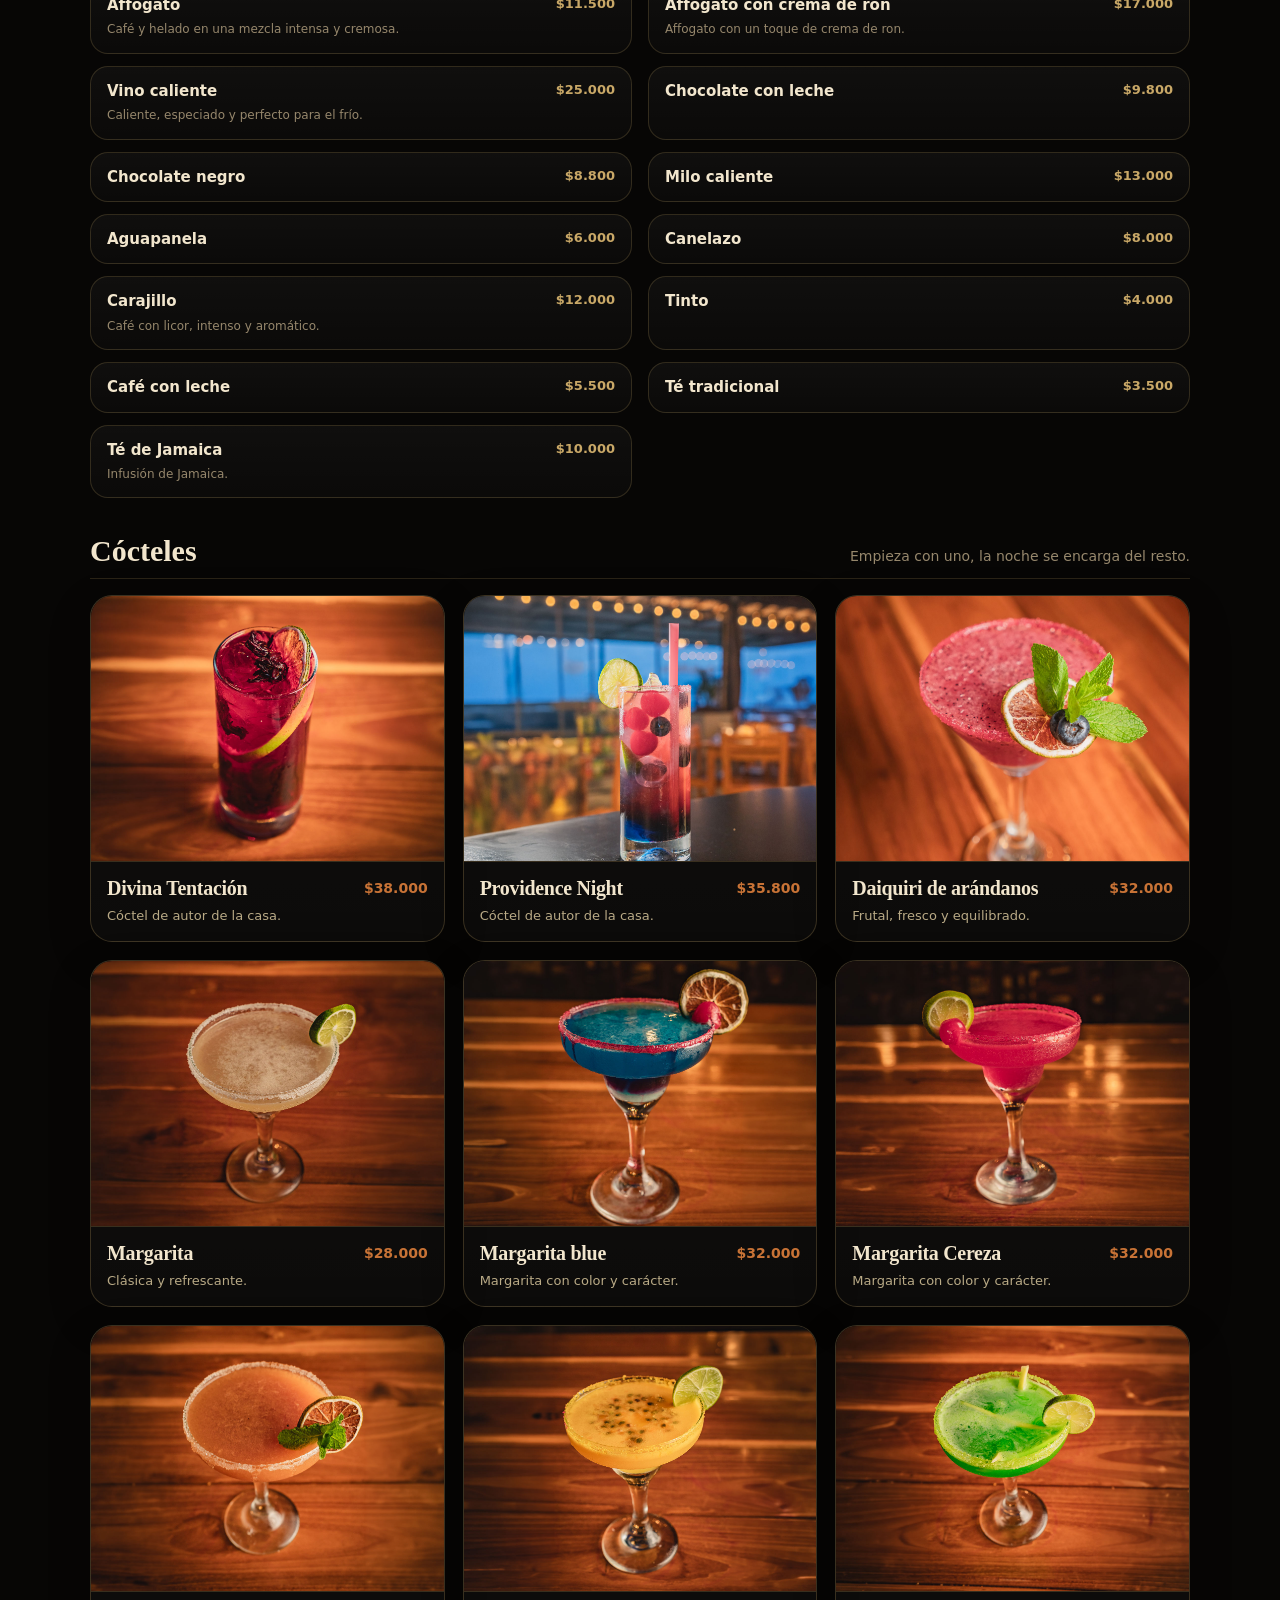
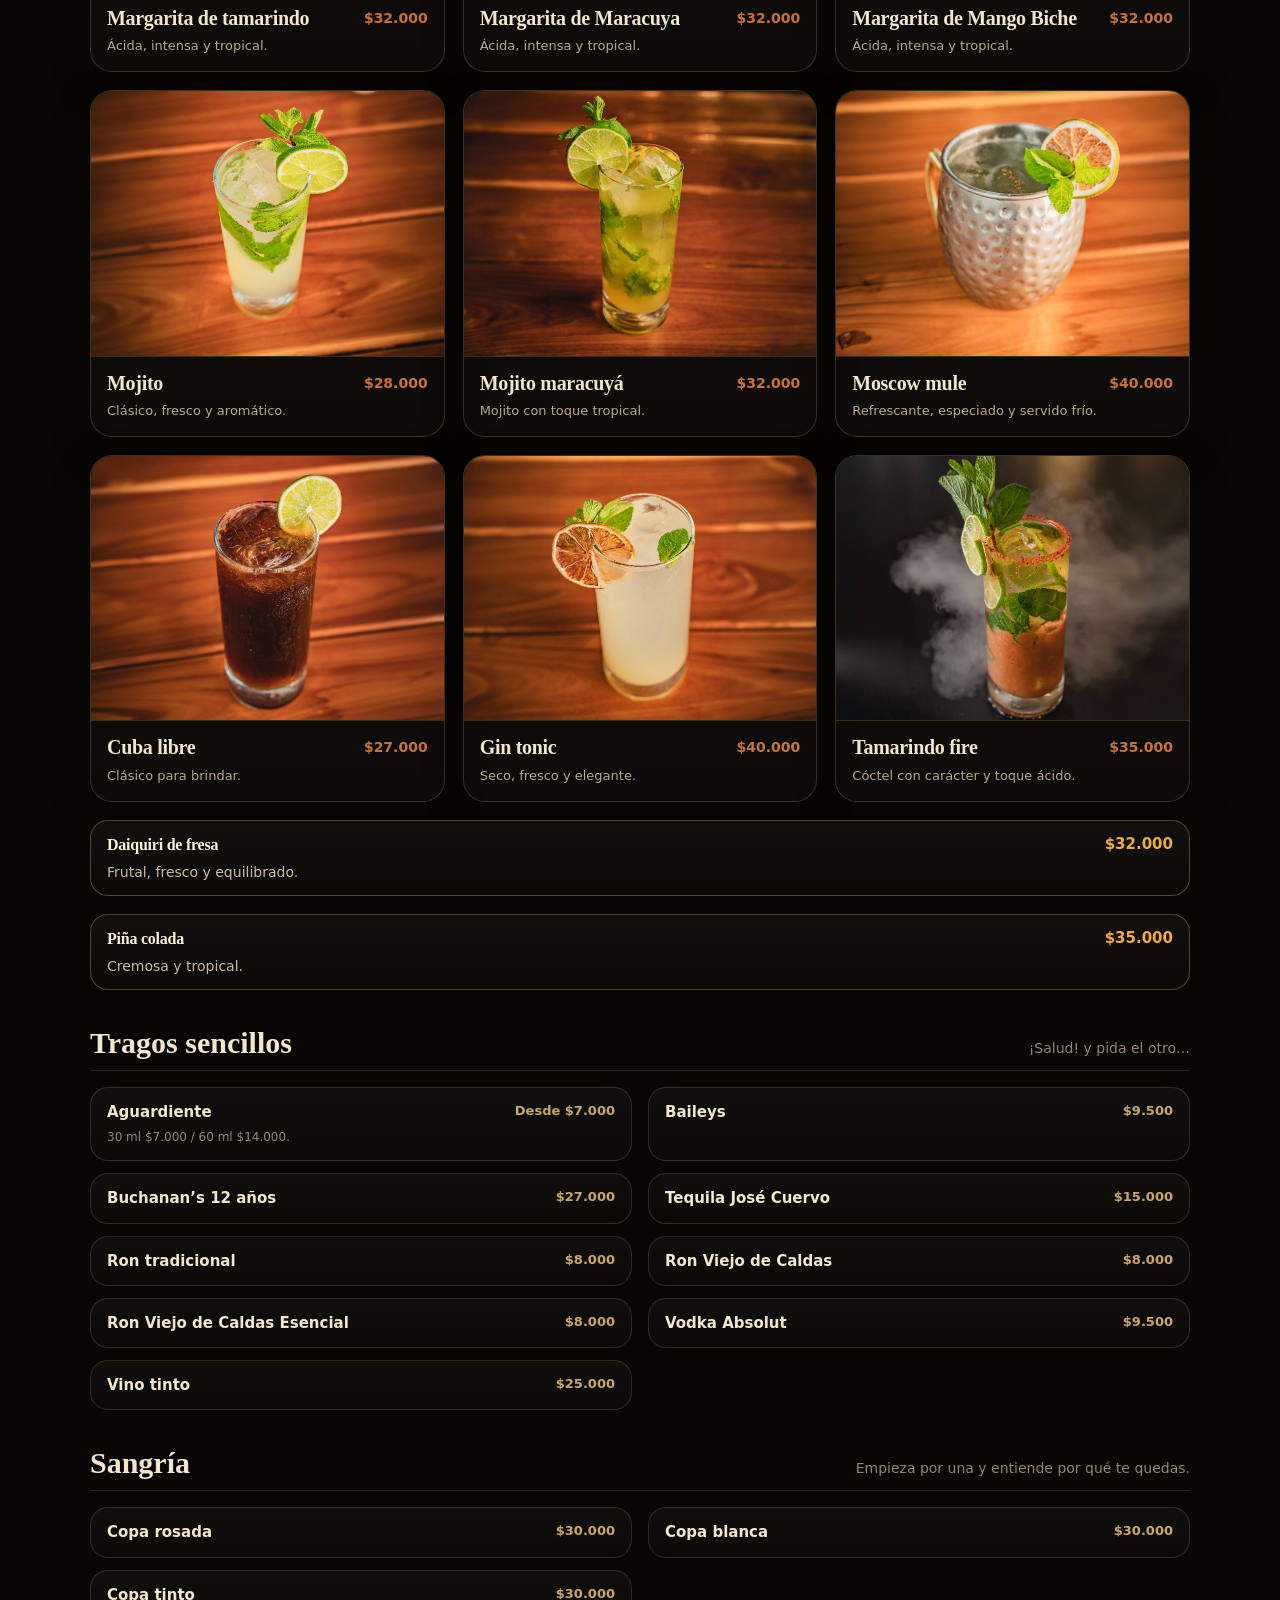
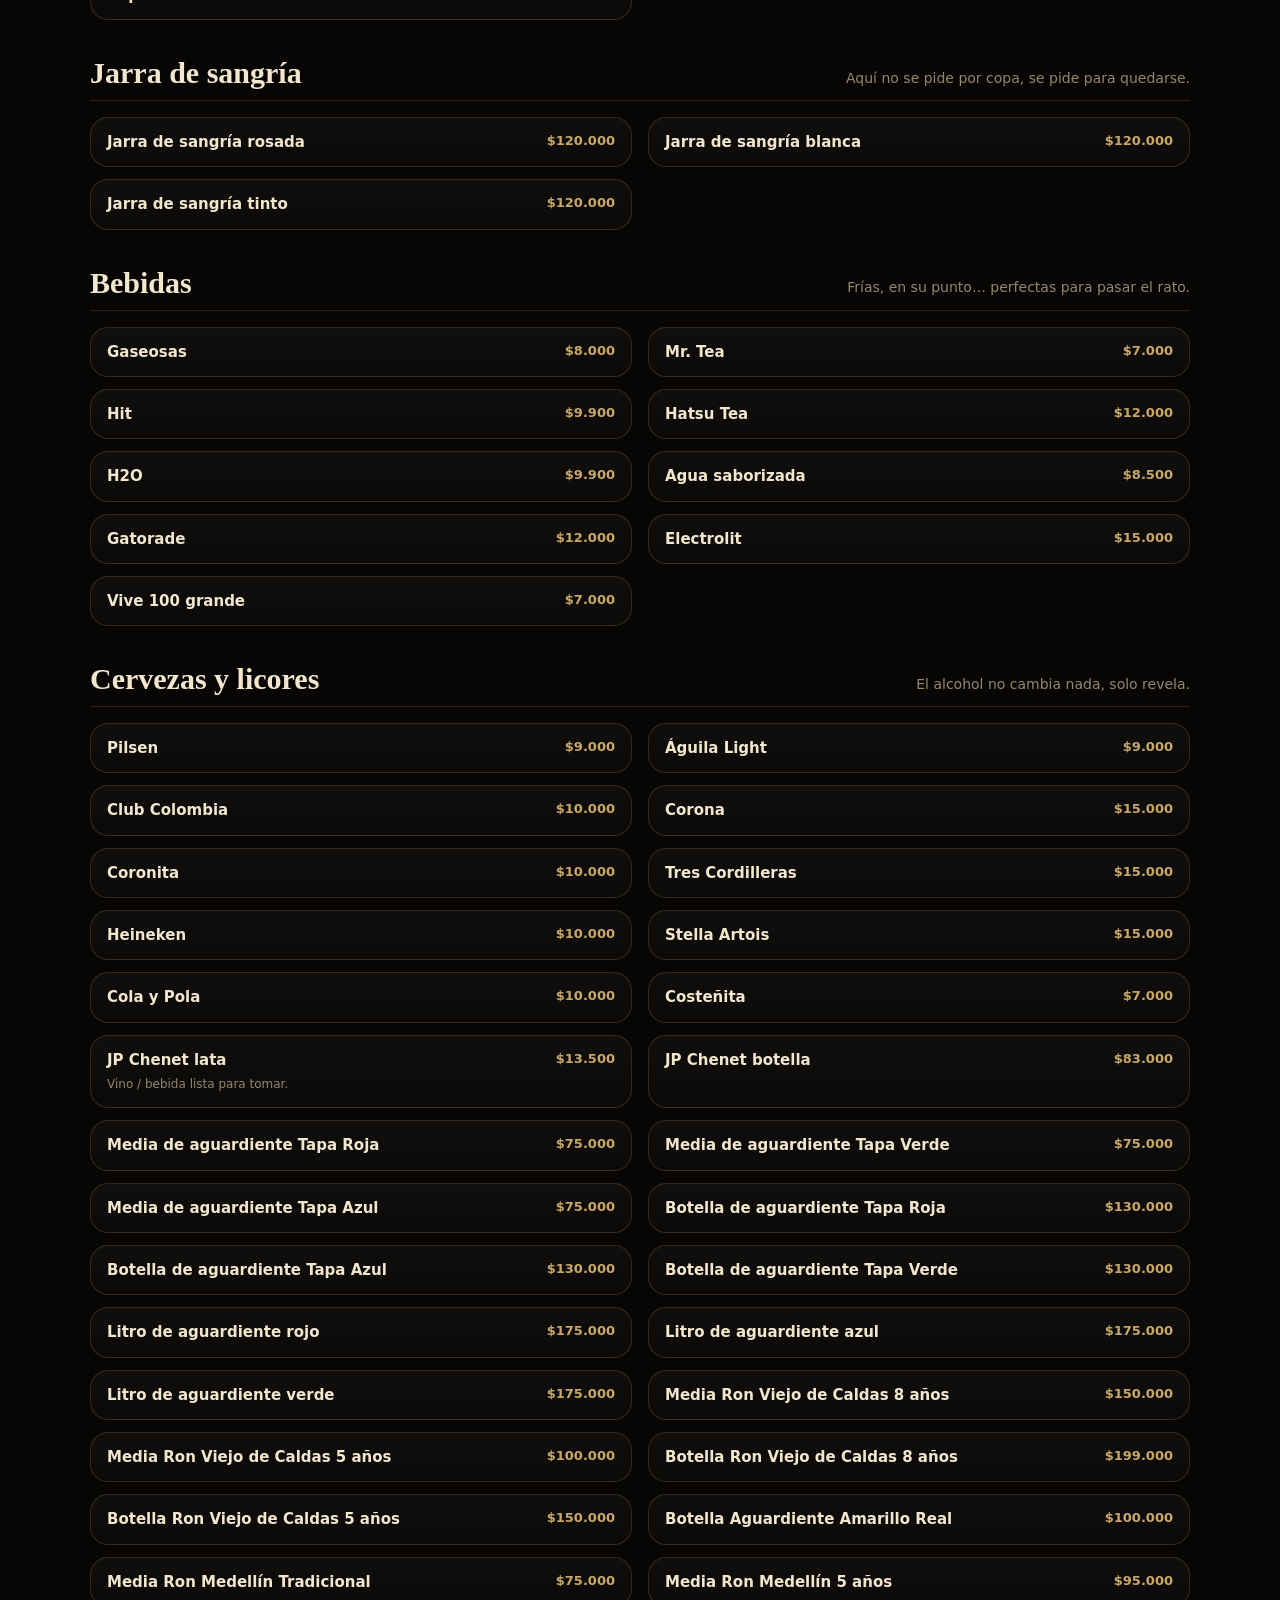
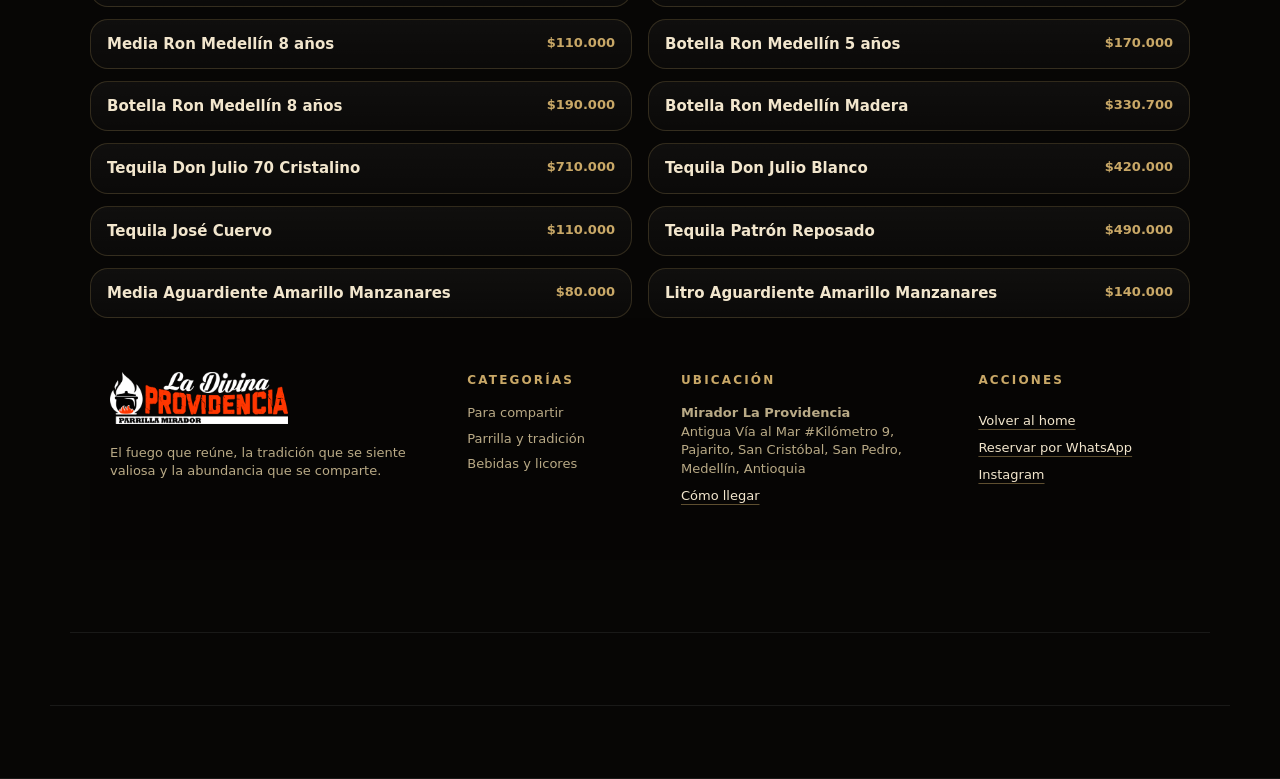
==== commit 38f61613: "Update menu.html" ====
--- a/menu.html
+++ b/menu.html
@@ -797,7 +797,7 @@
                   Costilla BBQ 600 g
                  </h3>
                  <strong class="price">
-                  $65.000
+                  $75.000
                  </strong>
                 </div>
                 <p>
